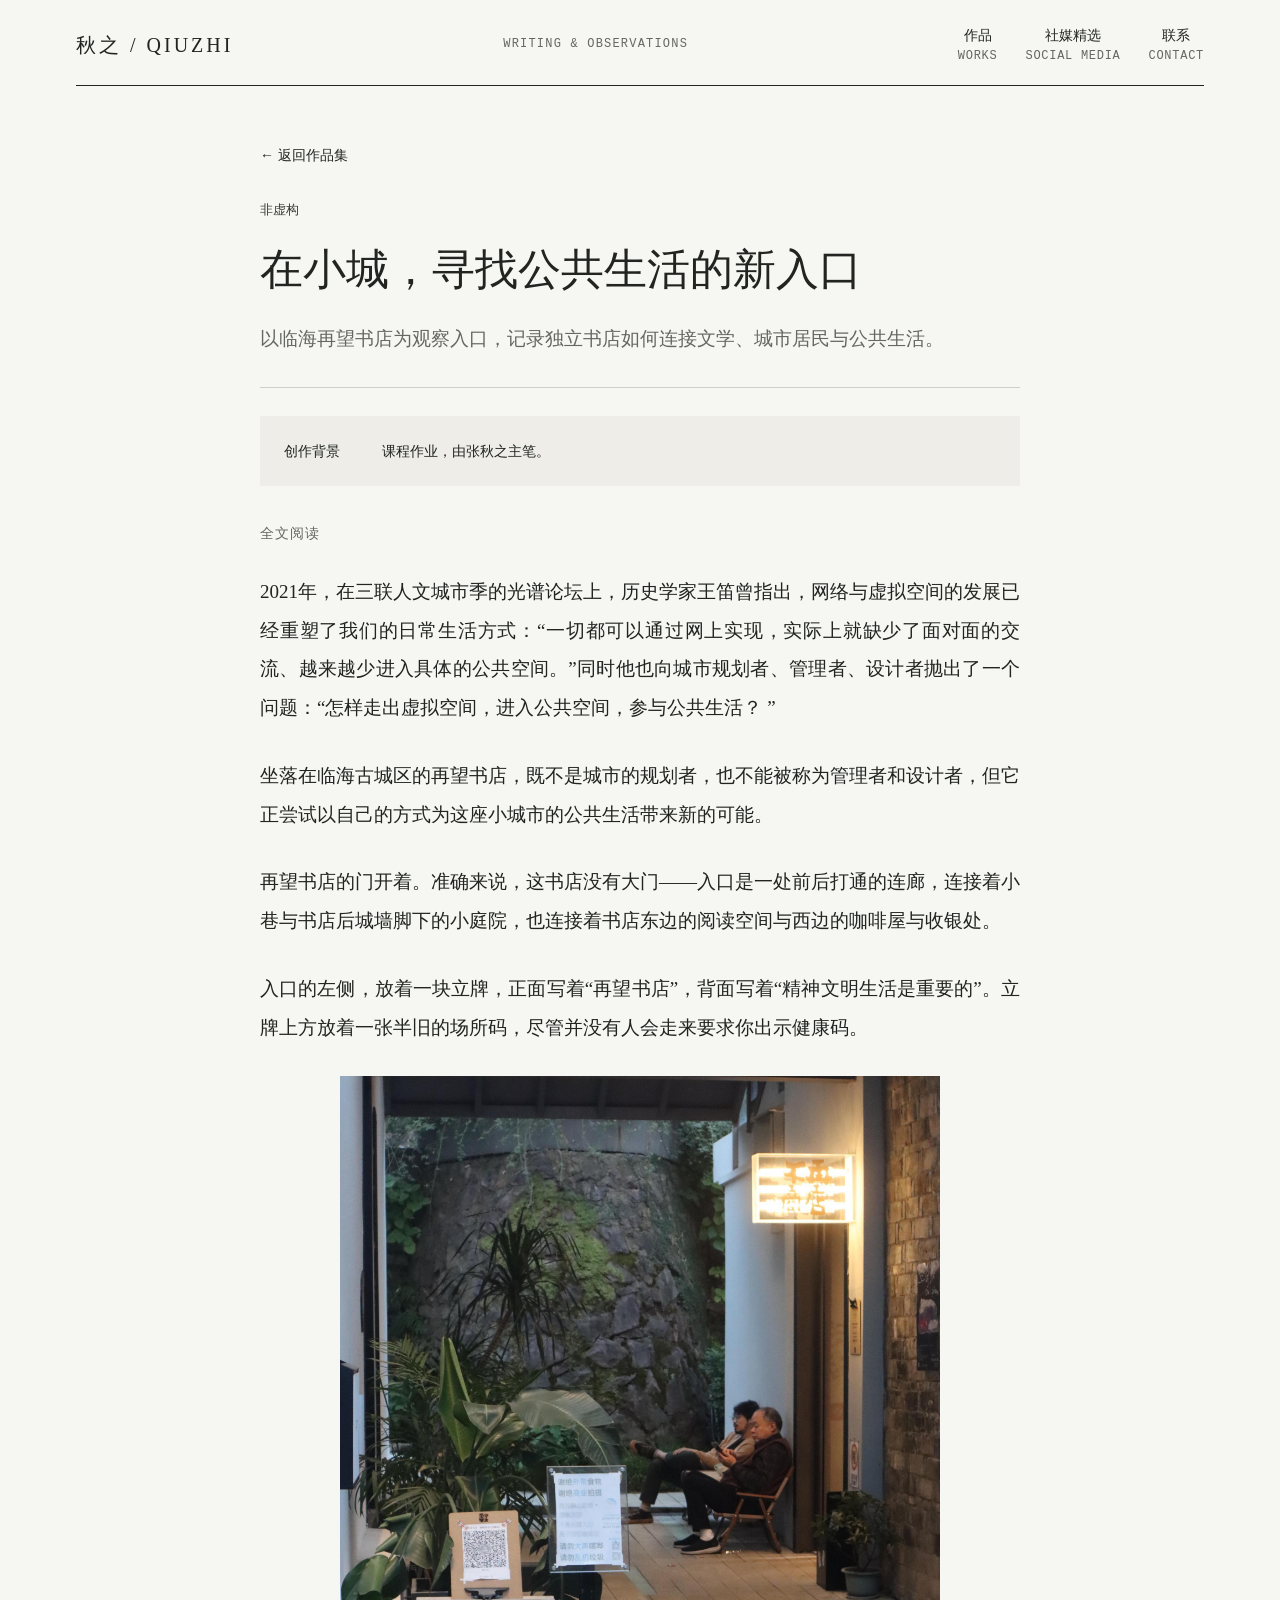
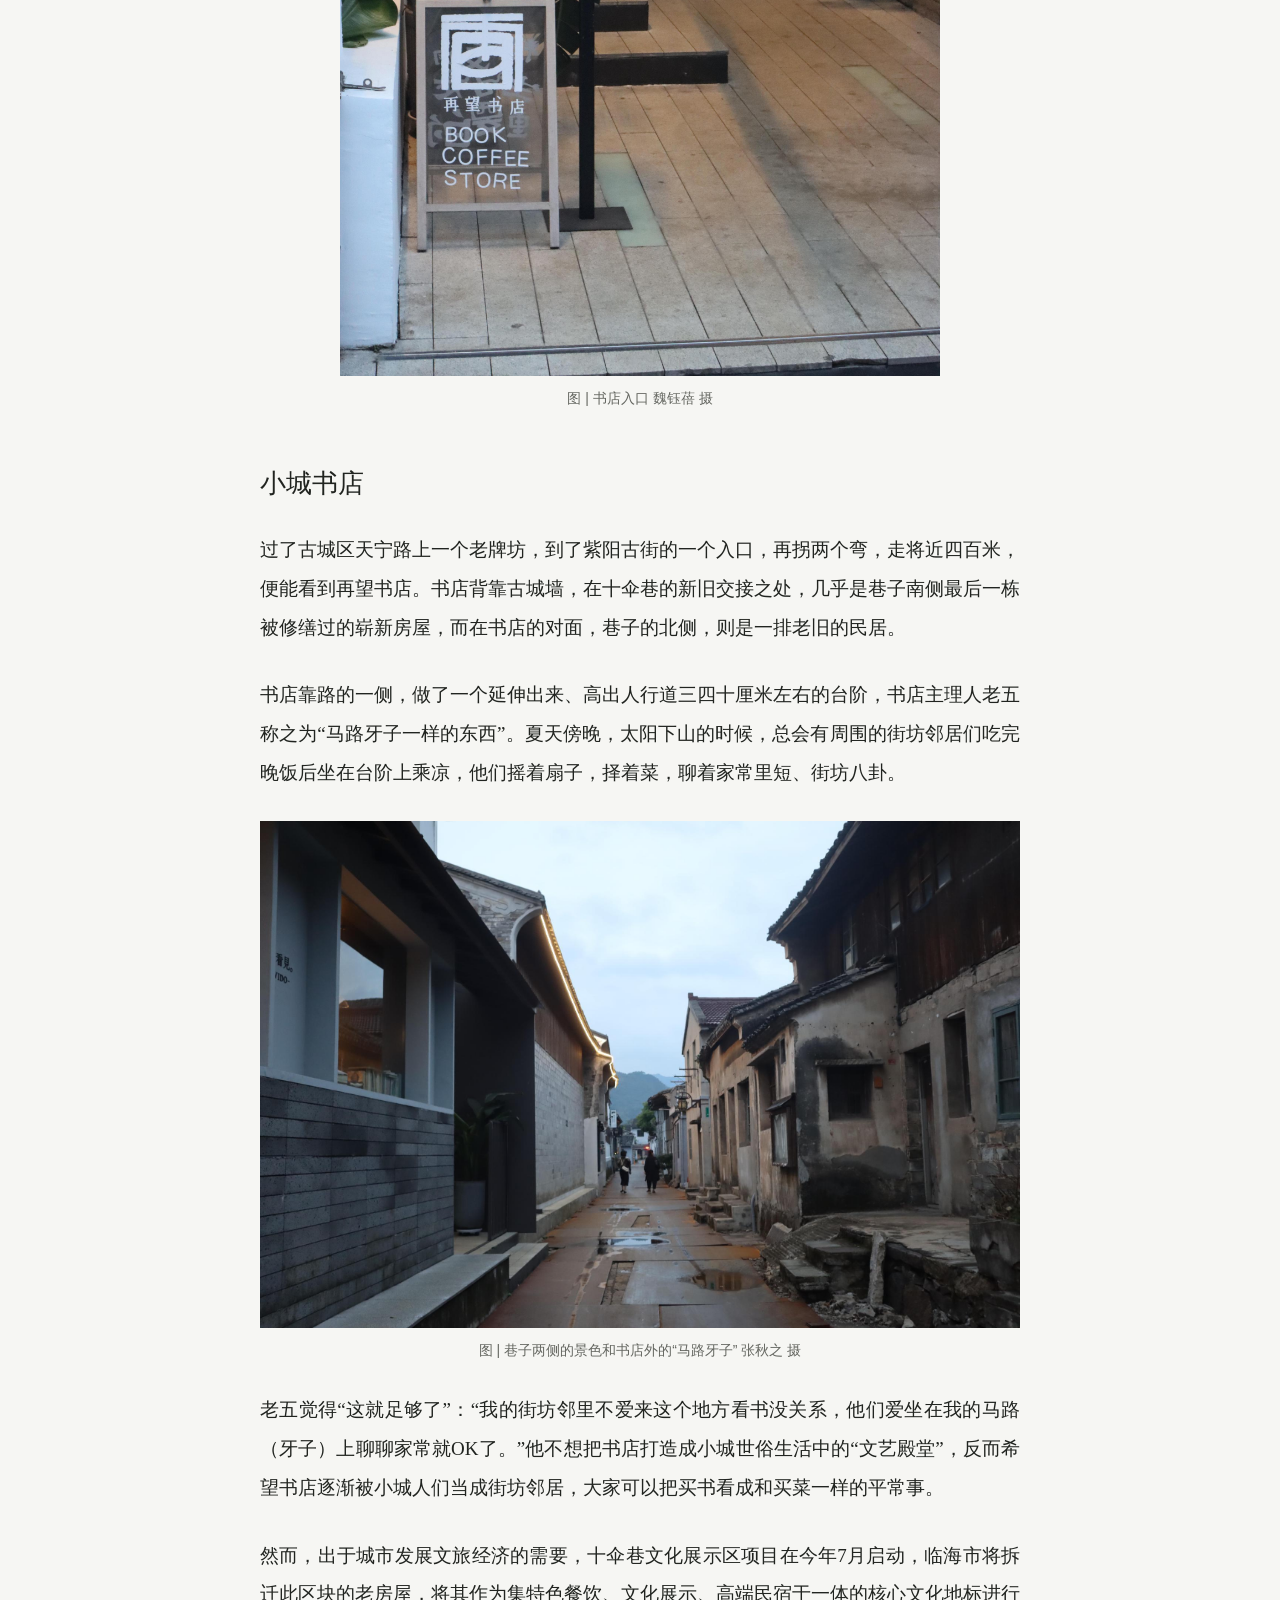
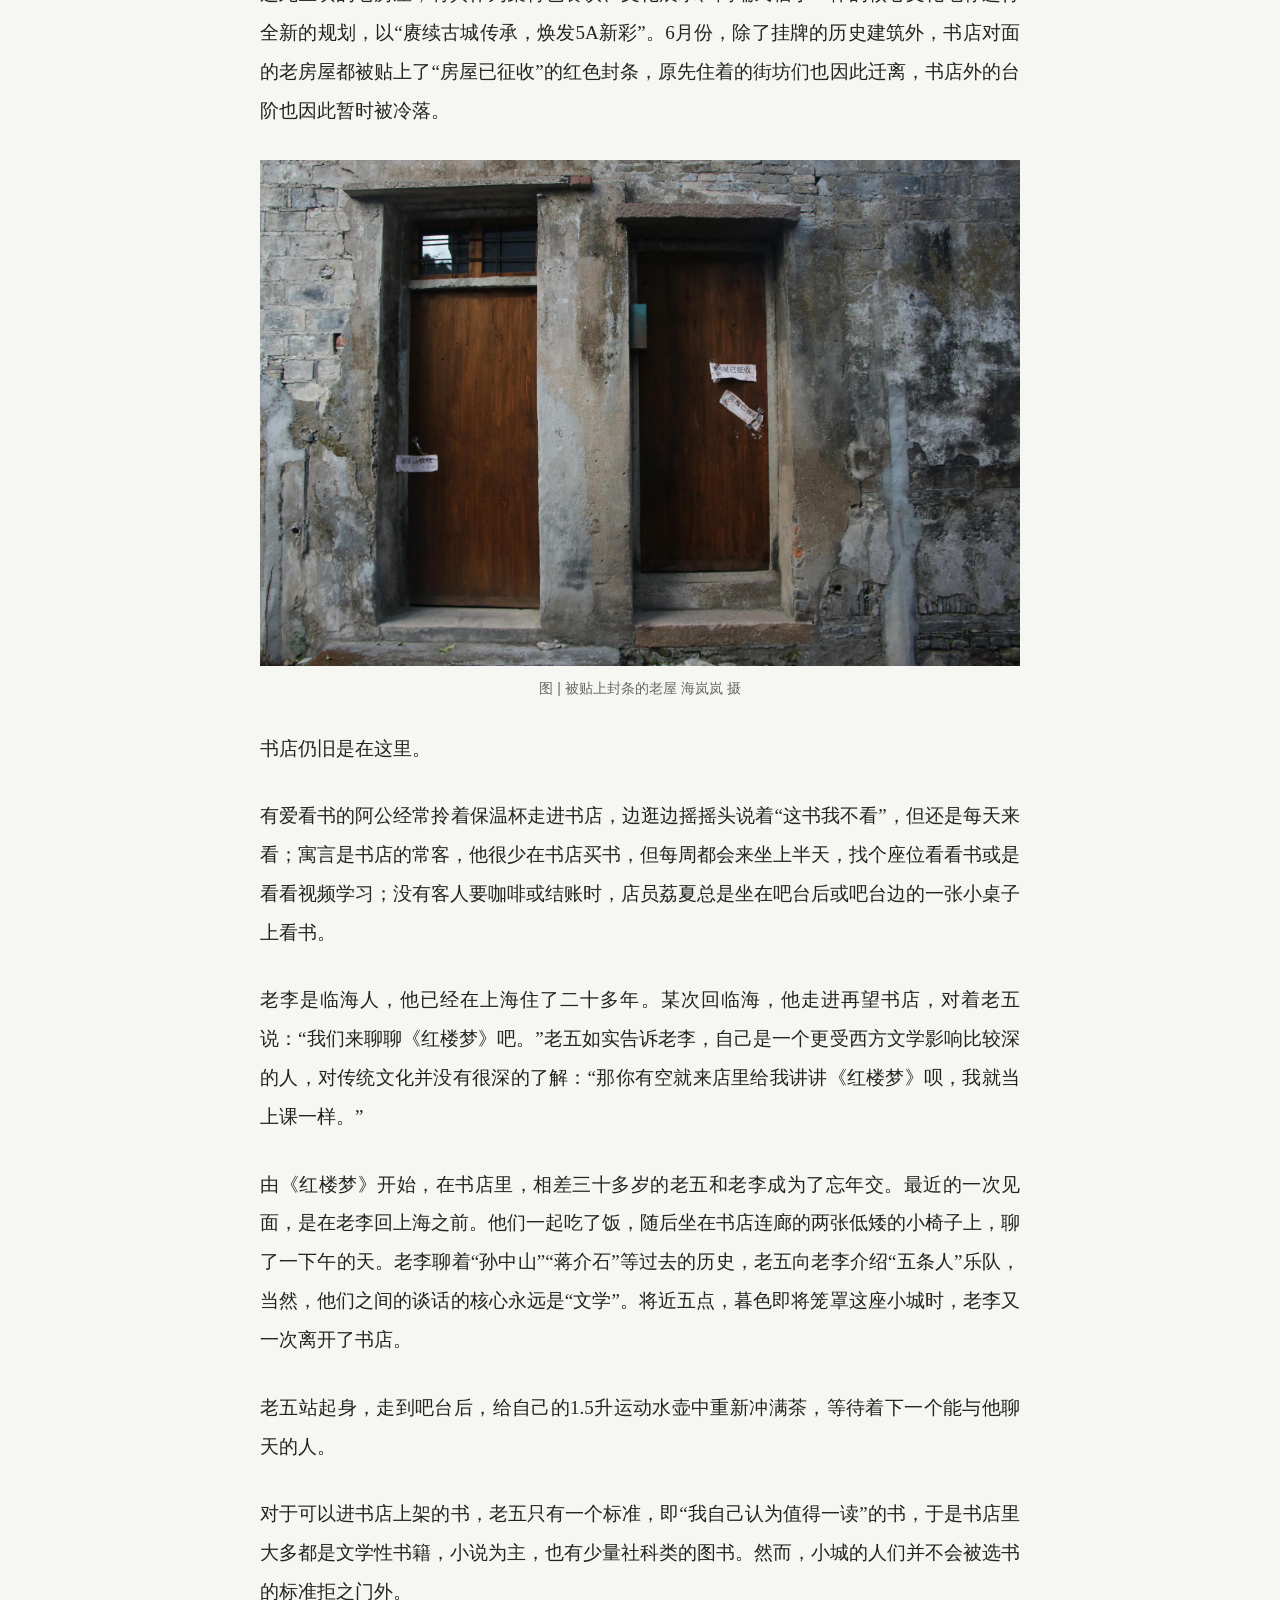
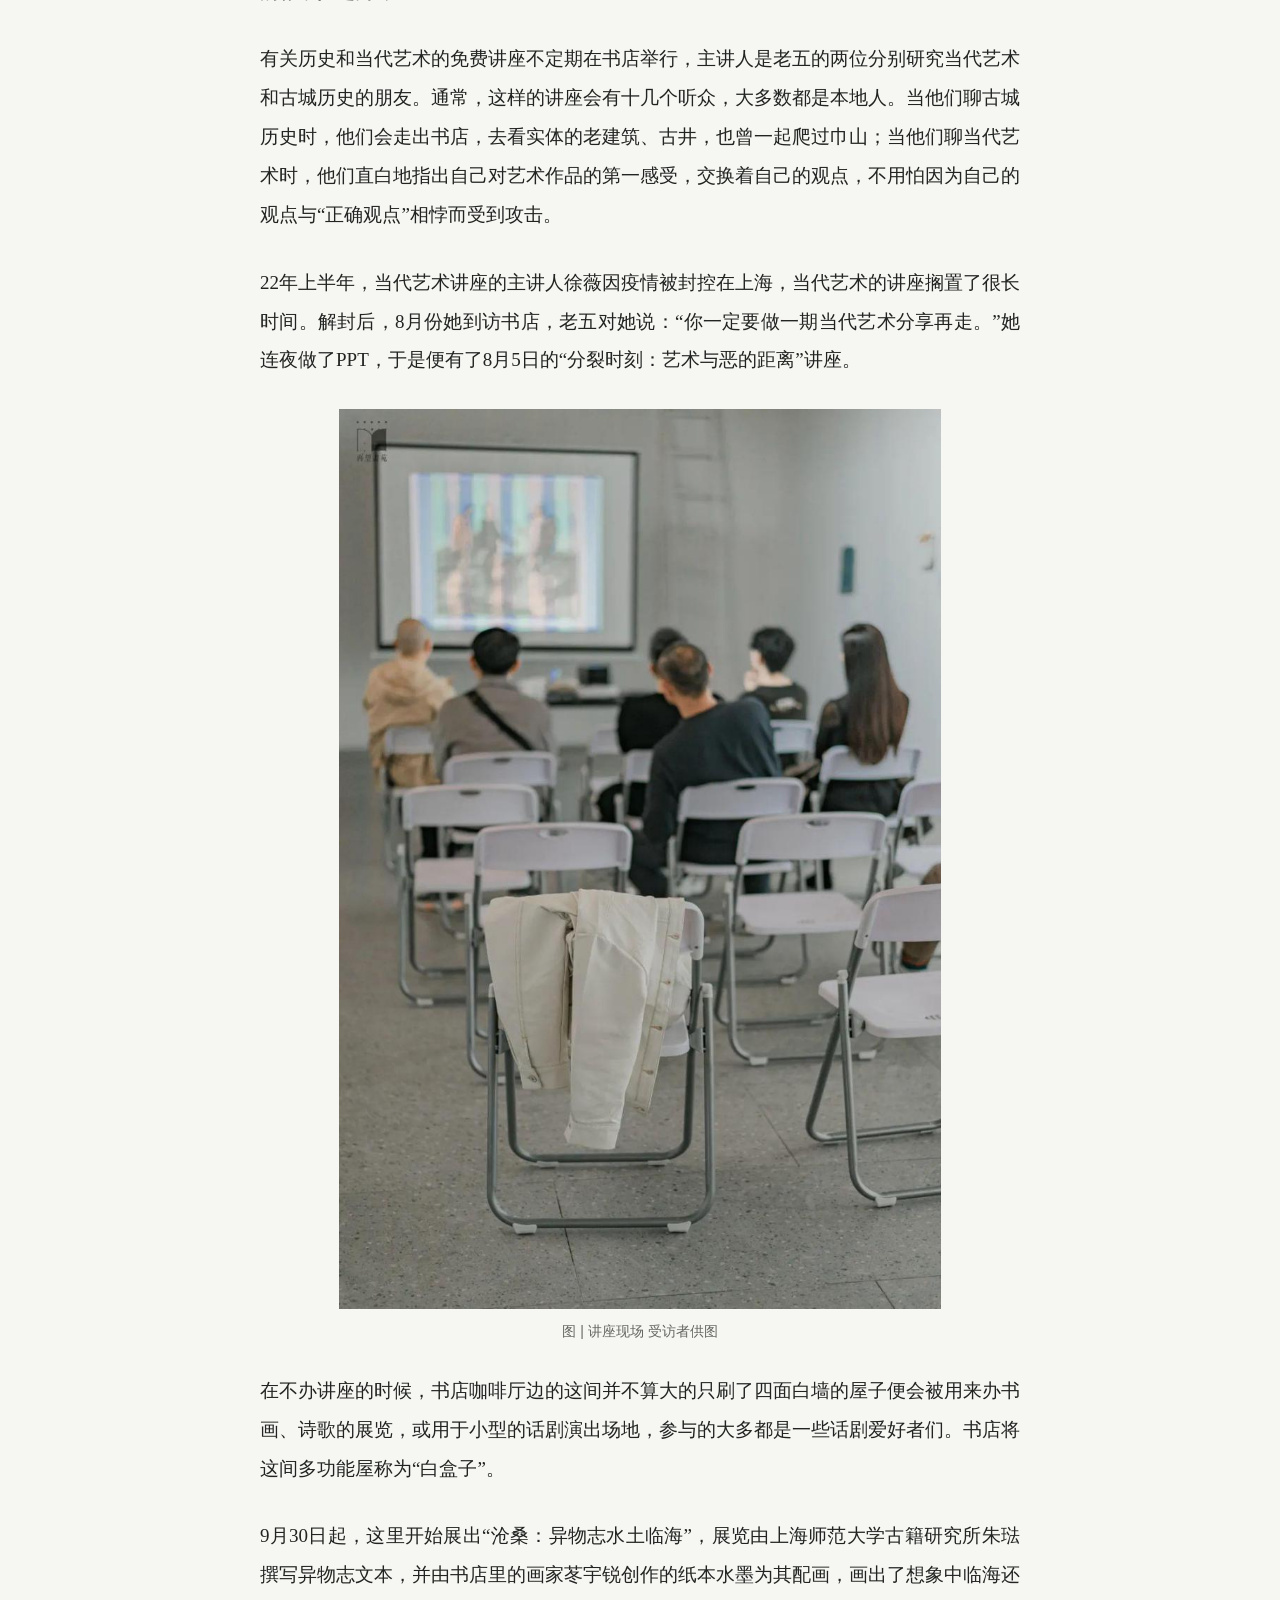
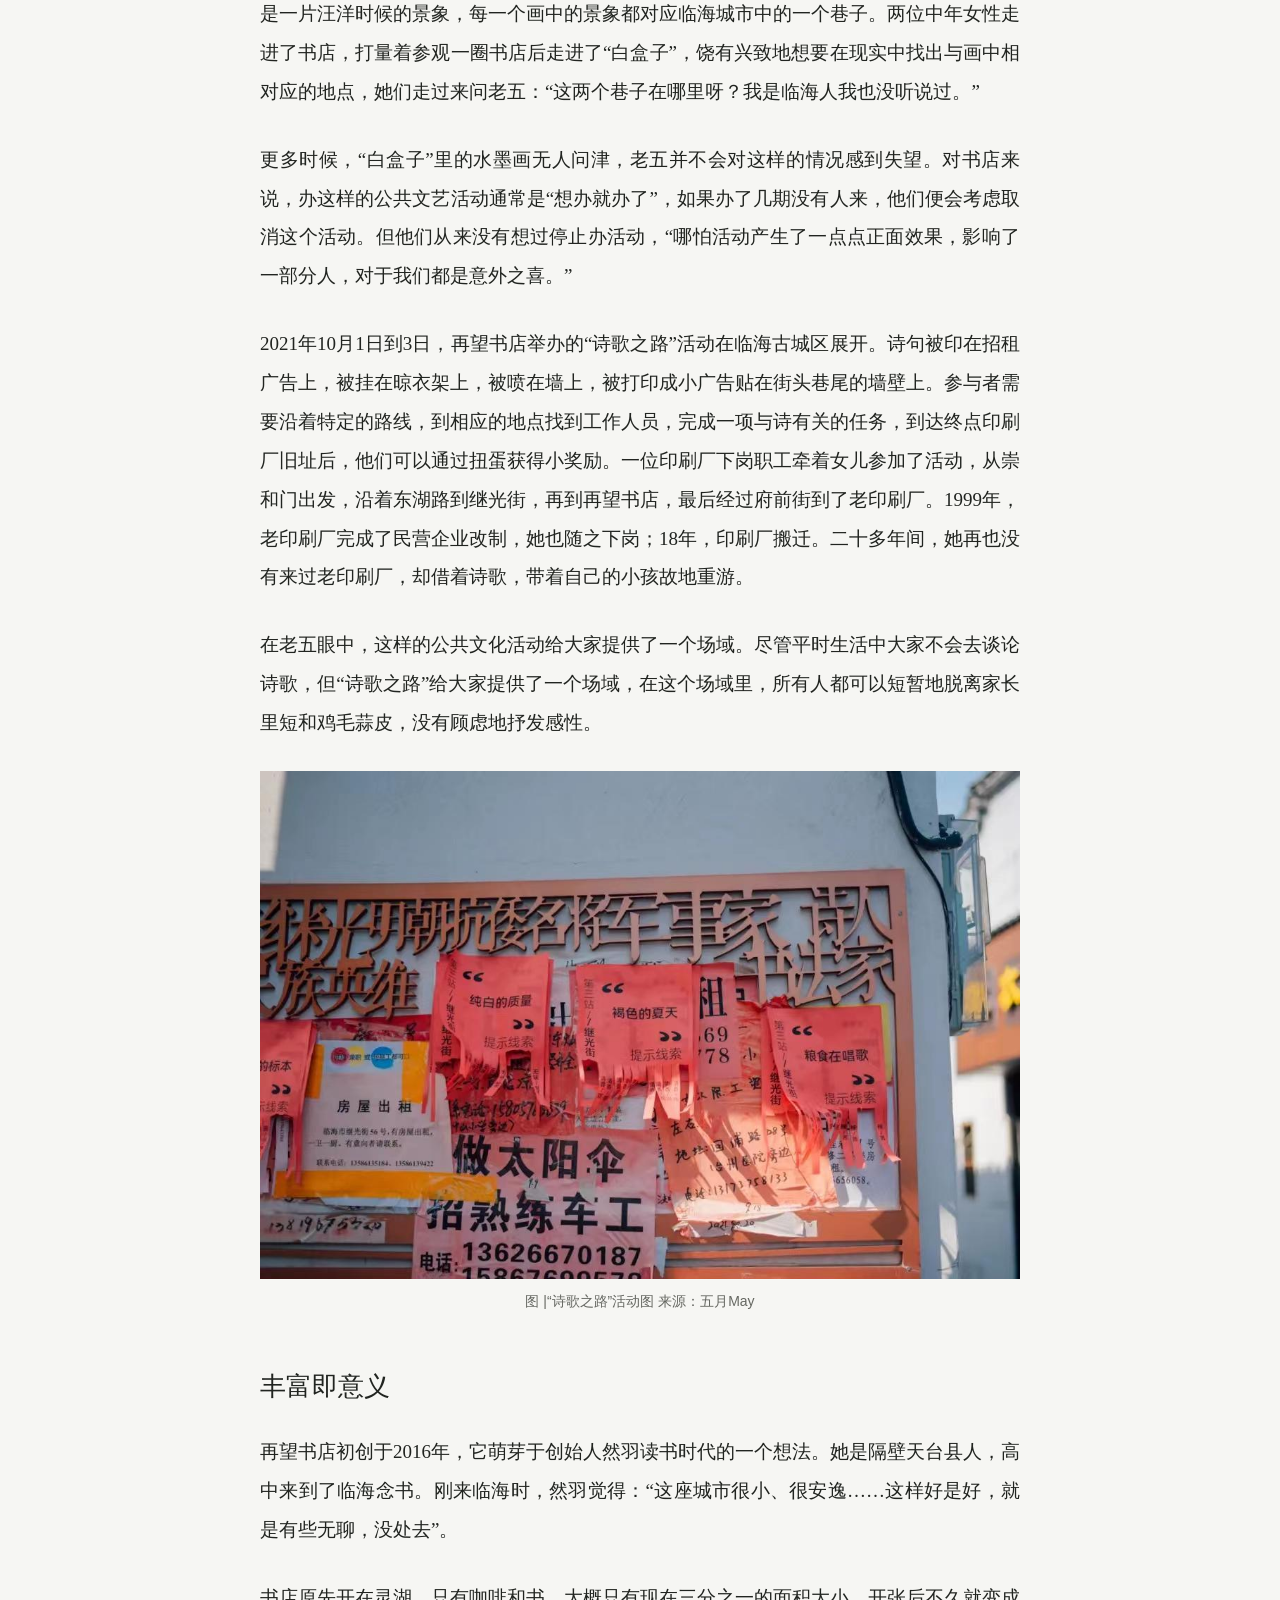
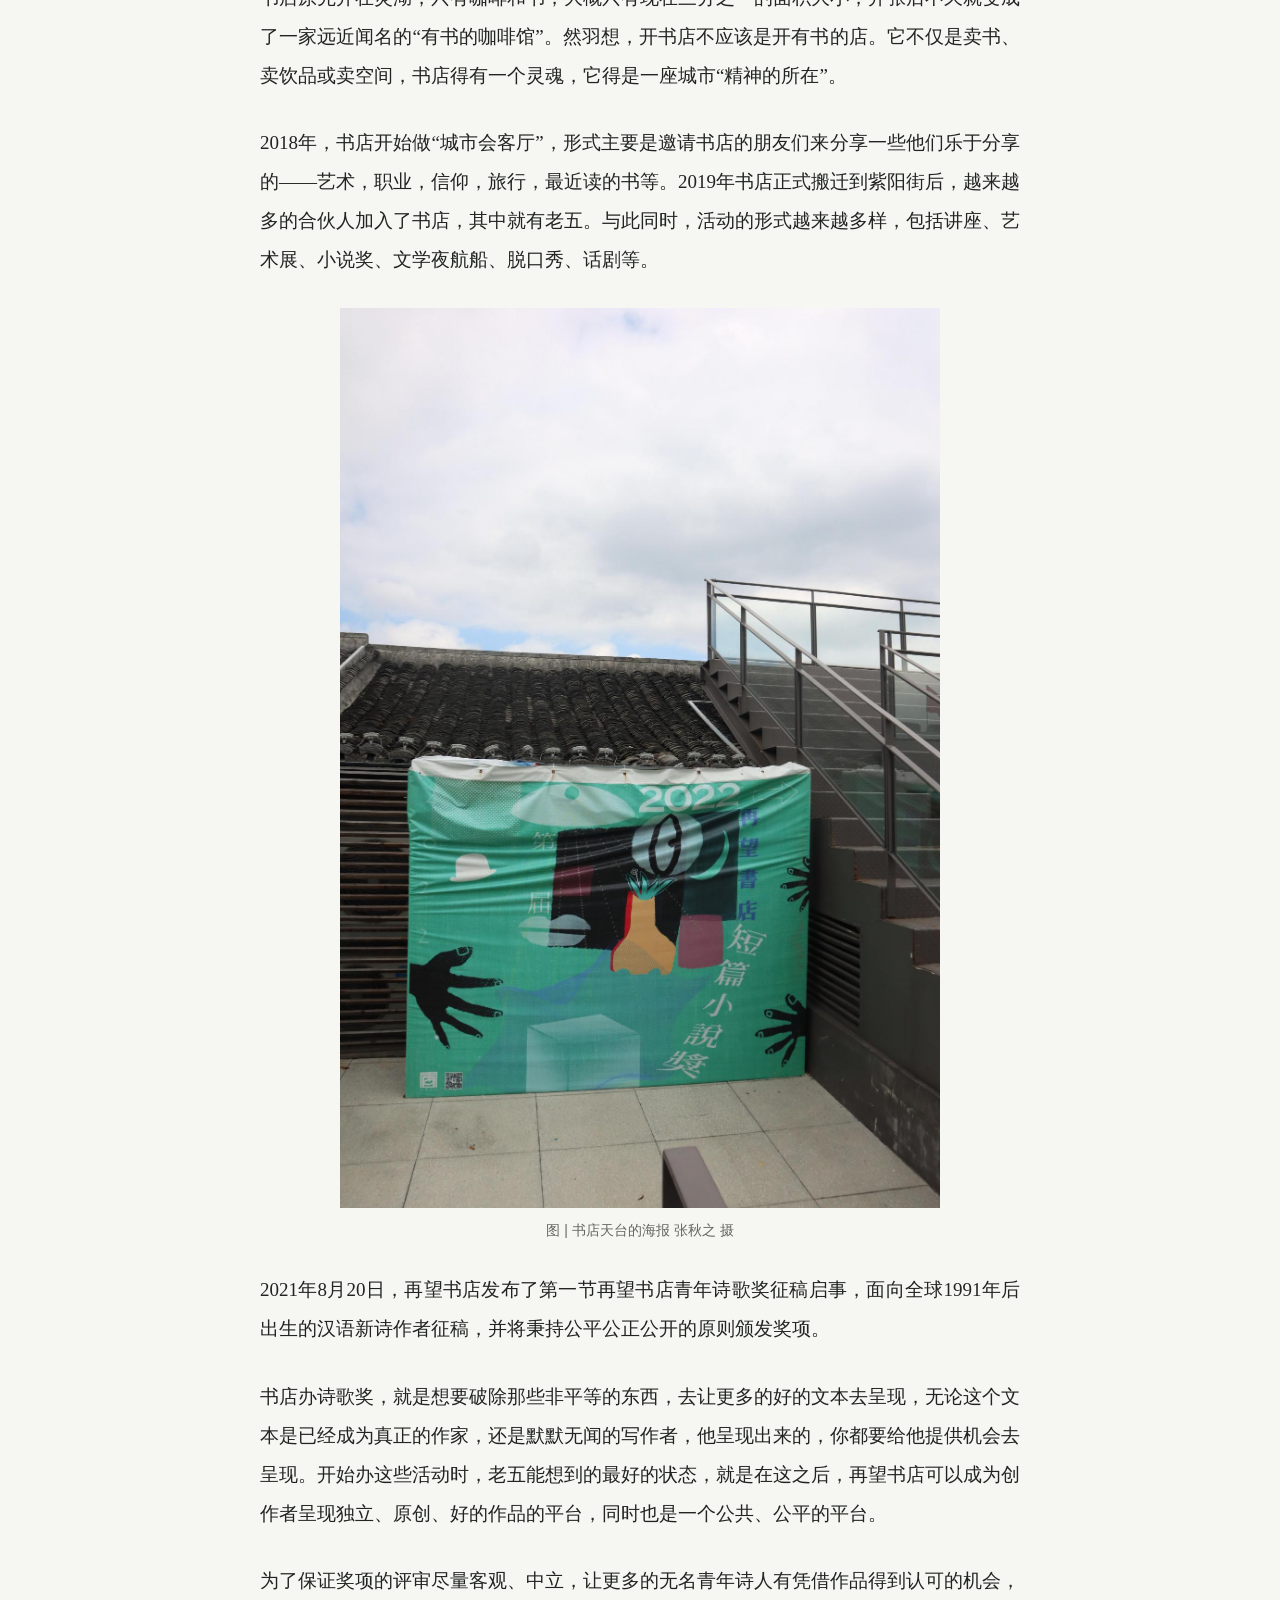
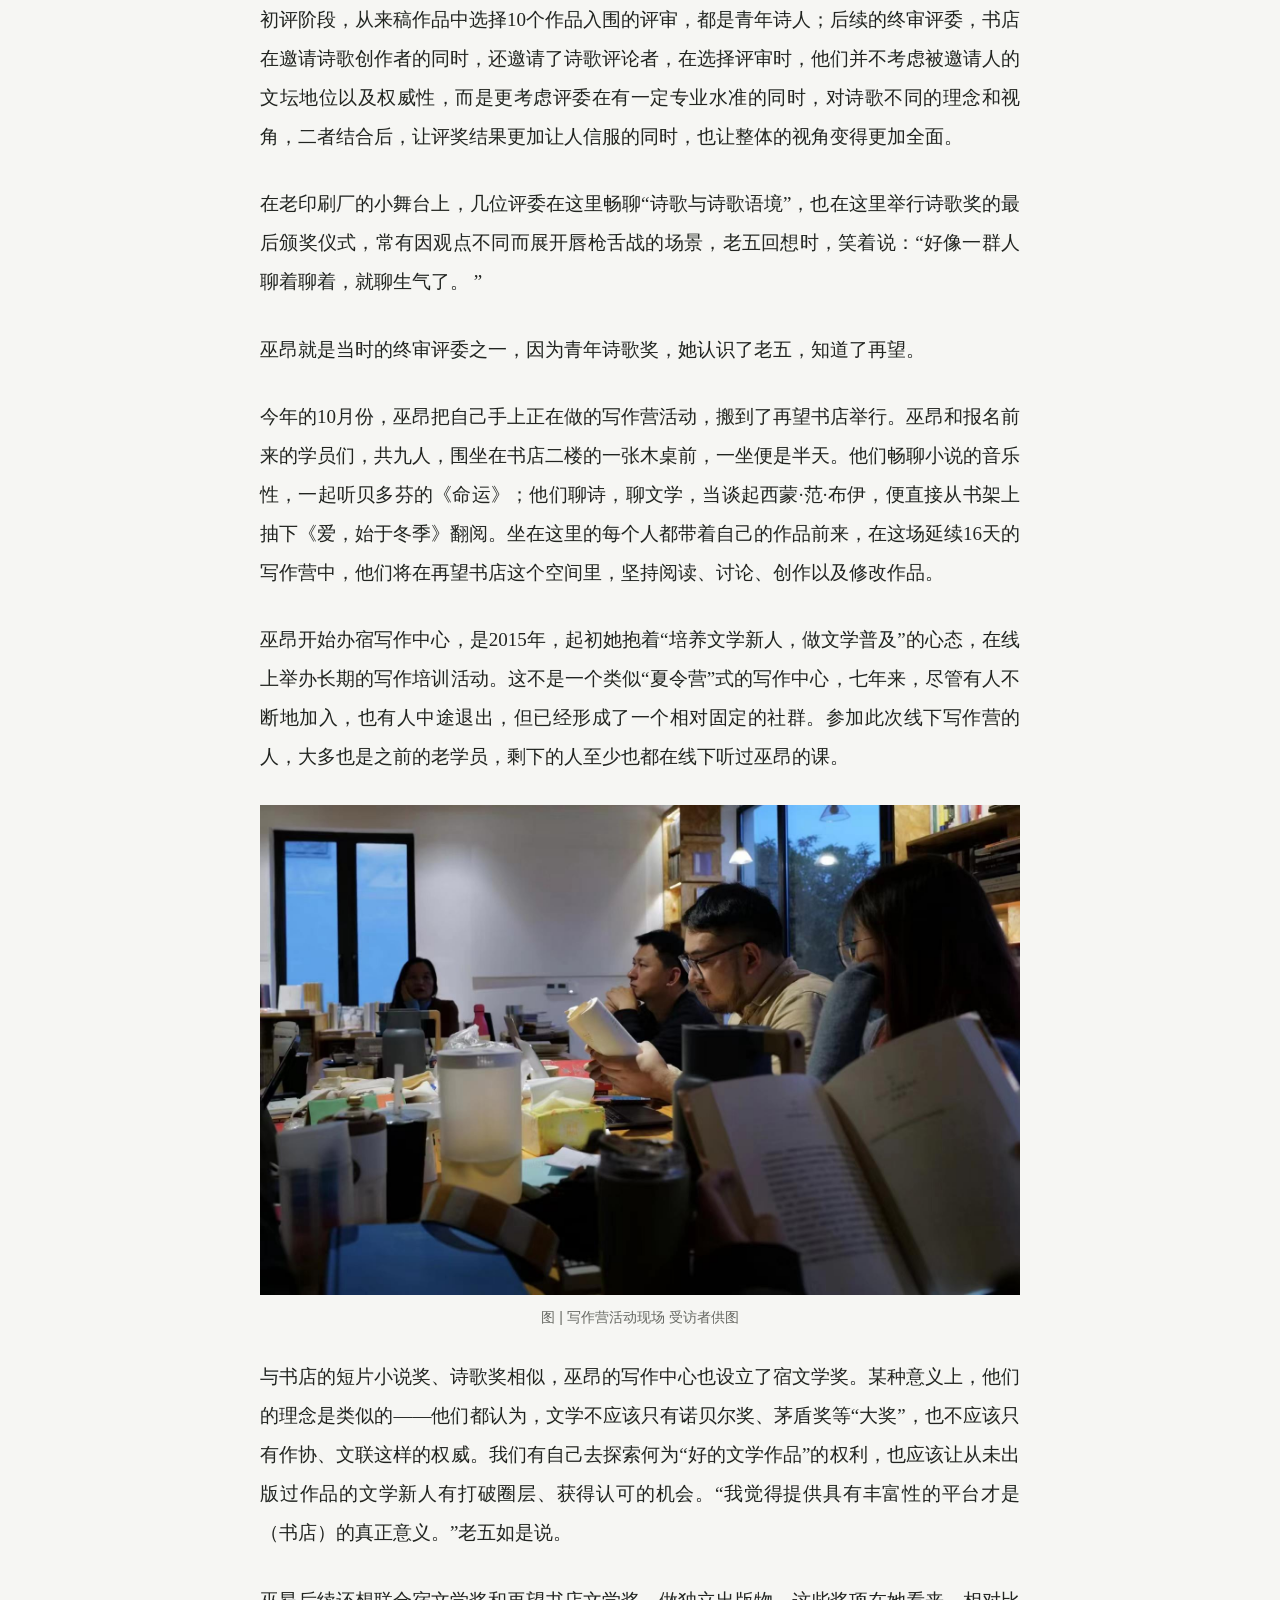
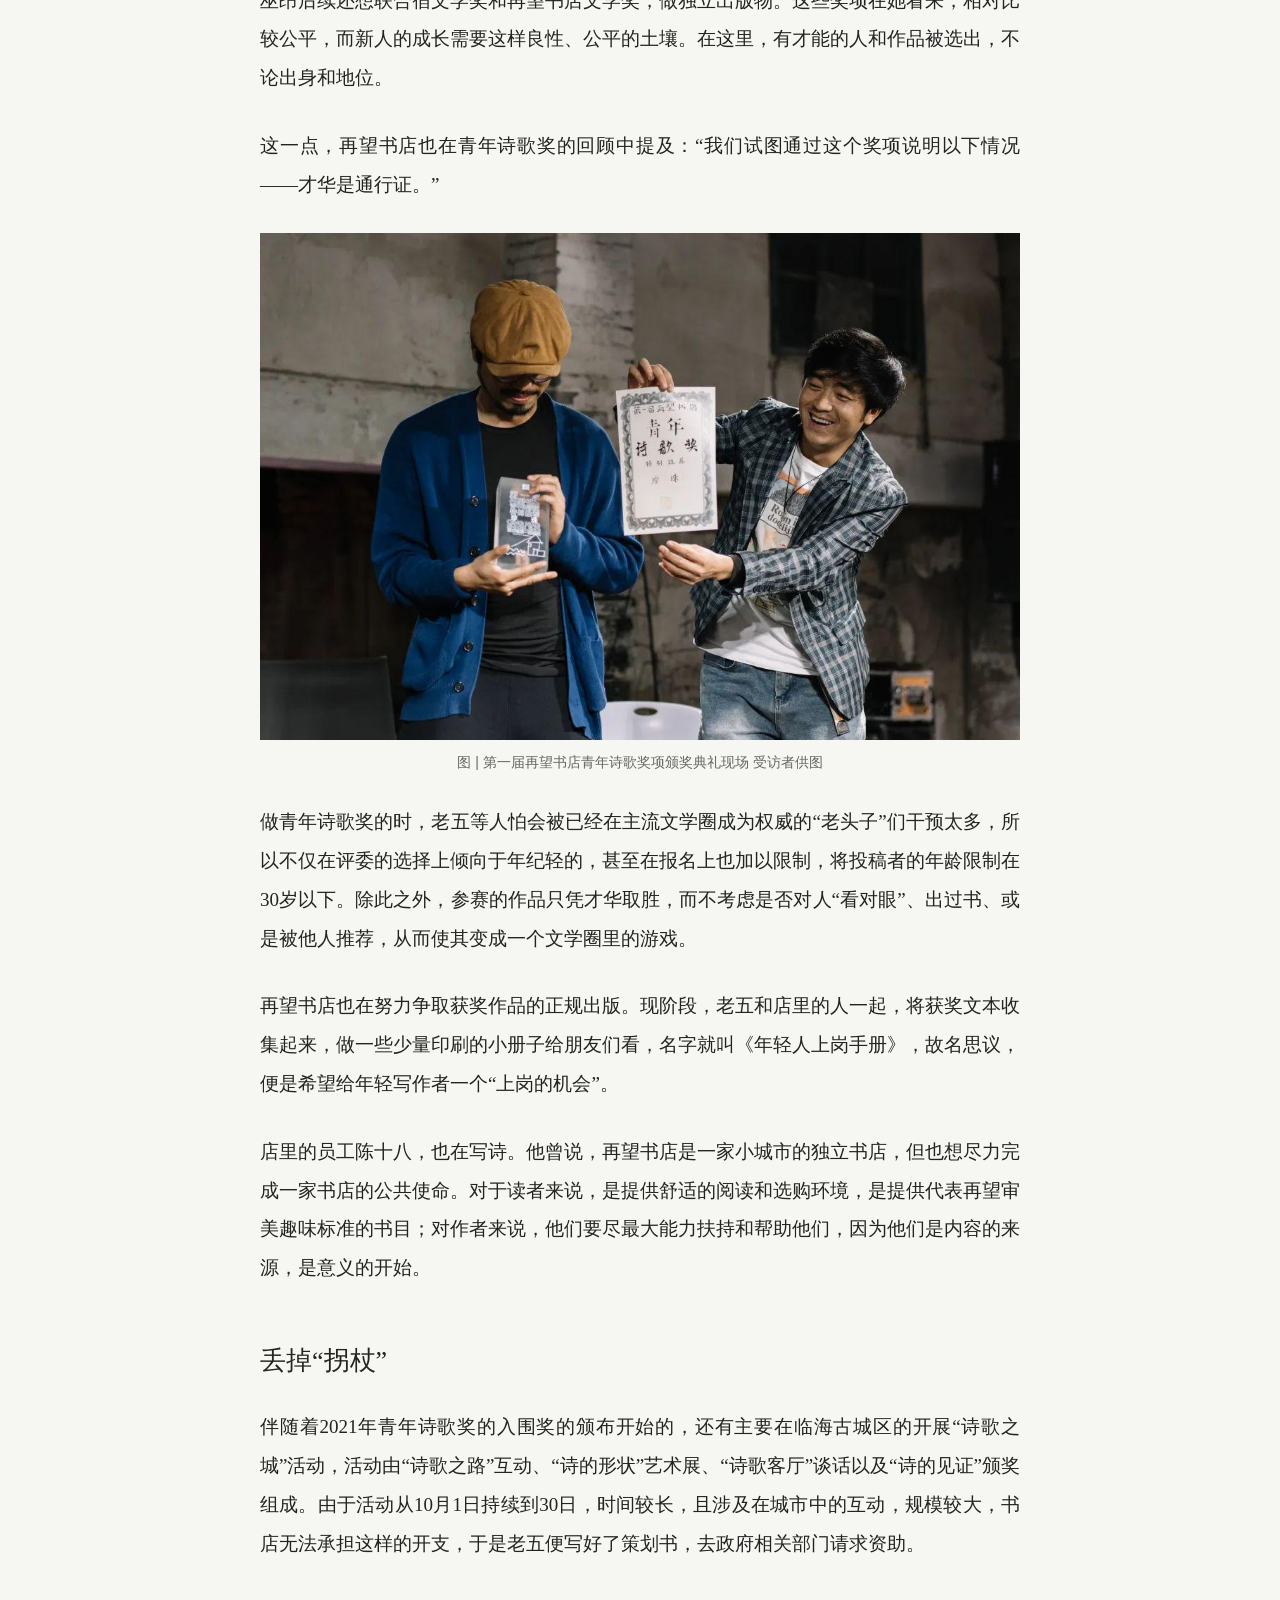
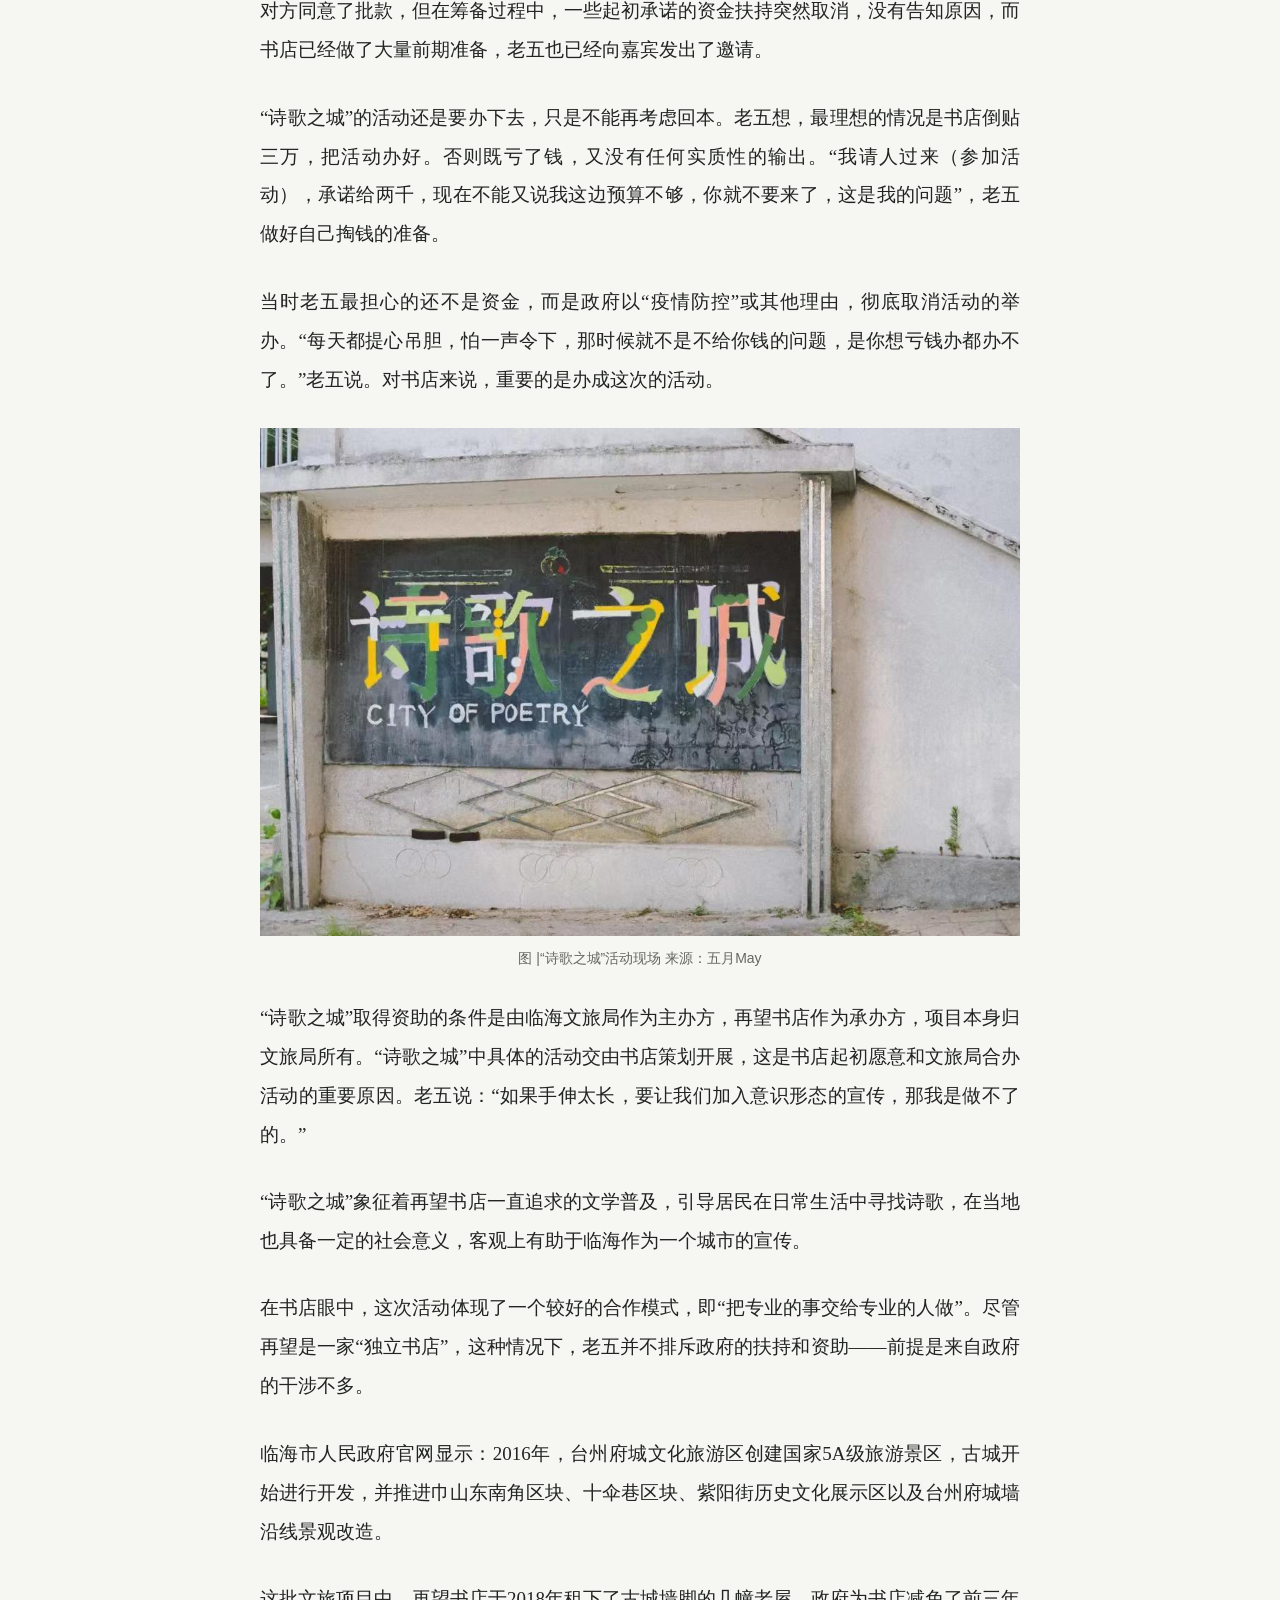
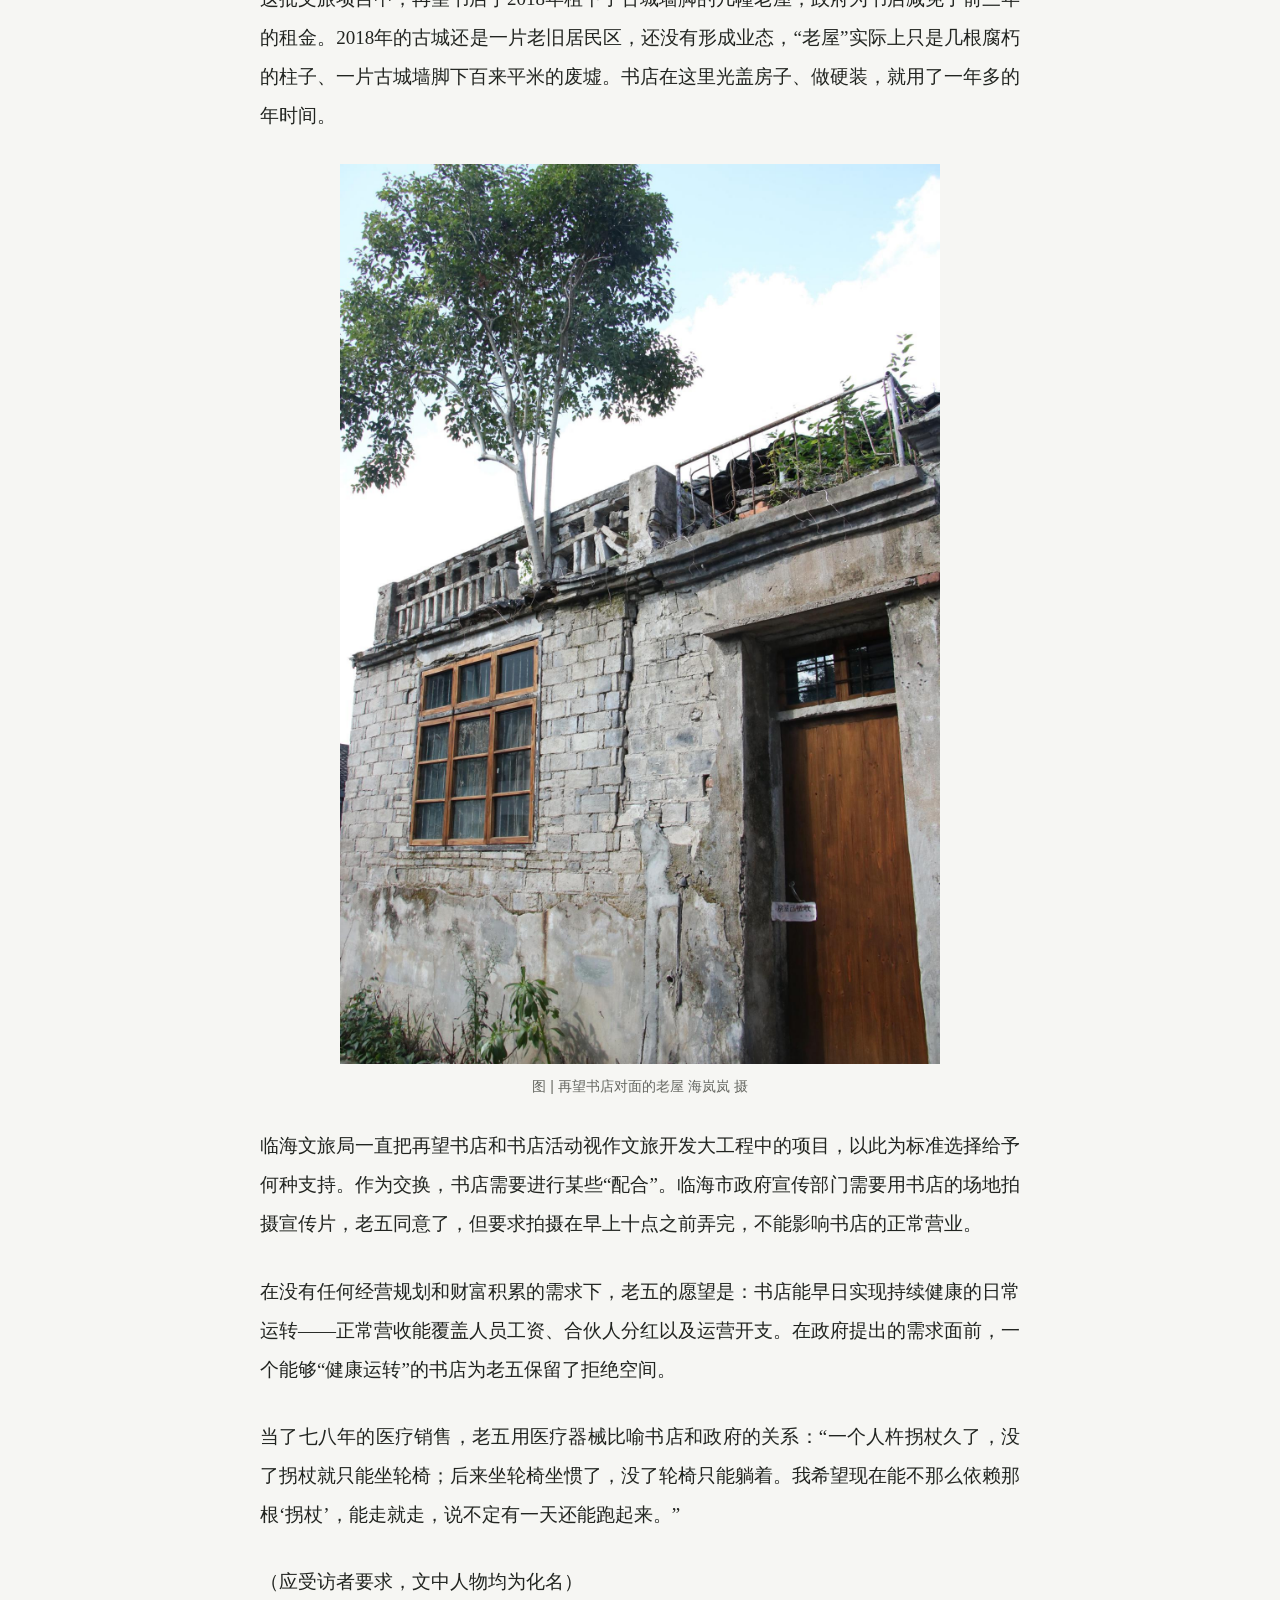
==== articles/bookstore-public-space.html @ 66ed1901 "Publish writing portfolio" ====
<!doctype html>
<html lang="zh-CN"><head><meta charset="utf-8"><meta name="viewport" content="width=device-width, initial-scale=1">
<title>在小城，寻找公共生活的新入口｜张秋之</title><meta name="description" content="以临海再望书店为观察入口，记录独立书店如何连接文学、城市居民与公共生活。">
<meta name="color-scheme" content="light"><meta name="theme-color" content="#f6f6f3">
<link rel="icon" type="image/svg+xml" href="data:image/svg+xml,%3Csvg xmlns='http://www.w3.org/2000/svg' viewBox='0 0 32 32'%3E%3Crect width='32' height='32' fill='%23212420'/%3E%3Ctext x='16' y='23' font-size='23' text-anchor='middle' fill='%23f6f6f3' font-family='serif'%3E秋%3C/text%3E%3C/svg%3E">
<link rel="stylesheet" href="../style.css"></head><body>
<a class="skip" href="#main">跳至正文</a><div class="shell"><header class="masthead"><a class="wordmark" href="../index.html" aria-label="张秋之，首页">秋之 / QIUZHI</a>
<span class="mast-meta">WRITING &amp; OBSERVATIONS</span><nav class="header-nav" aria-label="主导航"><a href="../index.html#works"><span>作品</span><span class="nav-en" lang="en">WORKS</span></a><a href="../index.html#social"><span>社媒精选</span><span class="nav-en" lang="en">SOCIAL MEDIA</span></a><a href="../index.html#contact"><span>联系</span><span class="nav-en" lang="en">CONTACT</span></a></nav></header><main id="main" class="reader"><a class="back-link" href="../index.html#bookstore-public-space">← 返回作品集</a><article><header class="reader-head"><div class="card-meta"><span class="category">非虚构</span></div><h1>在小城，寻找公共生活的新入口</h1><p class="deck">以临海再望书店为观察入口，记录独立书店如何连接文学、城市居民与公共生活。</p></header><aside class="reader-meta"><dl class="notes"><dt>创作背景</dt><dd>课程作业，由张秋之主笔。</dd></dl></aside><section class="reader-section"><h2>全文阅读</h2><div class="prose"><p>2021年，在三联人文城市季的光谱论坛上，历史学家王笛曾指出，网络与虚拟空间的发展已经重塑了我们的日常生活方式：“一切都可以通过网上实现，实际上就缺少了面对面的交流、越来越少进入具体的公共空间。”同时他也向城市规划者、管理者、设计者抛出了一个问题：“怎样走出虚拟空间，进入公共空间，参与公共生活？ ”</p><p>坐落在临海古城区的再望书店，既不是城市的规划者，也不能被称为管理者和设计者，但它正尝试以自己的方式为这座小城市的公共生活带来新的可能。</p><p>再望书店的门开着。准确来说，这书店没有大门——入口是一处前后打通的连廊，连接着小巷与书店后城墙脚下的小庭院，也连接着书店东边的阅读空间与西边的咖啡屋与收银处。</p><p>入口的左侧，放着一块立牌，正面写着“再望书店”，背面写着“精神文明生活是重要的”。立牌上方放着一张半旧的场所码，尽管并没有人会走来要求你出示健康码。</p><figure><a href="../assets/bookstore-public-space/image-01.jpg" target="_blank" rel="noopener" aria-label="查看配图原图"><img src="../assets/bookstore-public-space/image-01.jpg" alt="图 | 书店入口 魏钰蓓 摄" width="2168" height="3252" loading="lazy"></a><figcaption>图 | 书店入口 魏钰蓓 摄</figcaption></figure><h2>小城书店</h2><p>过了古城区天宁路上一个老牌坊，到了紫阳古街的一个入口，再拐两个弯，走将近四百米，便能看到再望书店。书店背靠古城墙，在十伞巷的新旧交接之处，几乎是巷子南侧最后一栋被修缮过的崭新房屋，而在书店的对面，巷子的北侧，则是一排老旧的民居。</p><p>书店靠路的一侧，做了一个延伸出来、高出人行道三四十厘米左右的台阶，书店主理人老五称之为“马路牙子一样的东西”。夏天傍晚，太阳下山的时候，总会有周围的街坊邻居们吃完晚饭后坐在台阶上乘凉，他们摇着扇子，择着菜，聊着家常里短、街坊八卦。</p><figure><a href="../assets/bookstore-public-space/image-02.jpg" target="_blank" rel="noopener" aria-label="查看配图原图"><img src="../assets/bookstore-public-space/image-02.jpg" alt="图 | 巷子两侧的景色和书店外的“马路牙子” 张秋之 摄" width="2049" height="1366" loading="lazy"></a><figcaption>图 | 巷子两侧的景色和书店外的“马路牙子” 张秋之 摄</figcaption></figure><p>老五觉得“这就足够了”：“我的街坊邻里不爱来这个地方看书没关系，他们爱坐在我的马路（牙子）上聊聊家常就OK了。”他不想把书店打造成小城世俗生活中的“文艺殿堂”，反而希望书店逐渐被小城人们当成街坊邻居，大家可以把买书看成和买菜一样的平常事。</p><p>然而，出于城市发展文旅经济的需要，十伞巷文化展示区项目在今年7月启动，临海市将拆迁此区块的老房屋，将其作为集特色餐饮、文化展示、高端民宿于一体的核心文化地标进行全新的规划，以“赓续古城传承，焕发5A新彩”。6月份，除了挂牌的历史建筑外，书店对面的老房屋都被贴上了“房屋已征收”的红色封条，原先住着的街坊们也因此迁离，书店外的台阶也因此暂时被冷落。</p><figure><a href="../assets/bookstore-public-space/image-03.jpg" target="_blank" rel="noopener" aria-label="查看配图原图"><img src="../assets/bookstore-public-space/image-03.jpg" alt="图 | 被贴上封条的老屋 海岚岚 摄" width="2061" height="1374" loading="lazy"></a><figcaption>图 | 被贴上封条的老屋 海岚岚 摄</figcaption></figure><p>书店仍旧是在这里。</p><p>有爱看书的阿公经常拎着保温杯走进书店，边逛边摇摇头说着“这书我不看”，但还是每天来看；寓言是书店的常客，他很少在书店买书，但每周都会来坐上半天，找个座位看看书或是看看视频学习；没有客人要咖啡或结账时，店员荔夏总是坐在吧台后或吧台边的一张小桌子上看书。</p><p>老李是临海人，他已经在上海住了二十多年。某次回临海，他走进再望书店，对着老五说：“我们来聊聊《红楼梦》吧。”老五如实告诉老李，自己是一个更受西方文学影响比较深的人，对传统文化并没有很深的了解：“那你有空就来店里给我讲讲《红楼梦》呗，我就当上课一样。”</p><p>由《红楼梦》开始，在书店里，相差三十多岁的老五和老李成为了忘年交。最近的一次见面，是在老李回上海之前。他们一起吃了饭，随后坐在书店连廊的两张低矮的小椅子上，聊了一下午的天。老李聊着“孙中山”“蒋介石”等过去的历史，老五向老李介绍“五条人”乐队，当然，他们之间的谈话的核心永远是“文学”。将近五点，暮色即将笼罩这座小城时，老李又一次离开了书店。</p><p>老五站起身，走到吧台后，给自己的1.5升运动水壶中重新冲满茶，等待着下一个能与他聊天的人。</p><p>对于可以进书店上架的书，老五只有一个标准，即“我自己认为值得一读”的书，于是书店里大多都是文学性书籍，小说为主，也有少量社科类的图书。然而，小城的人们并不会被选书的标准拒之门外。</p><p>有关历史和当代艺术的免费讲座不定期在书店举行，主讲人是老五的两位分别研究当代艺术和古城历史的朋友。通常，这样的讲座会有十几个听众，大多数都是本地人。当他们聊古城历史时，他们会走出书店，去看实体的老建筑、古井，也曾一起爬过巾山；当他们聊当代艺术时，他们直白地指出自己对艺术作品的第一感受，交换着自己的观点，不用怕因为自己的观点与“正确观点”相悖而受到攻击。</p><p>22年上半年，当代艺术讲座的主讲人徐薇因疫情被封控在上海，当代艺术的讲座搁置了很长时间。解封后，8月份她到访书店，老五对她说：“你一定要做一期当代艺术分享再走。”她连夜做了PPT，于是便有了8月5日的“分裂时刻：艺术与恶的距离”讲座。</p><figure><a href="../assets/bookstore-public-space/image-04.jpg" target="_blank" rel="noopener" aria-label="查看配图原图"><img src="../assets/bookstore-public-space/image-04.jpg" alt="图 | 讲座现场 受访者供图" width="856" height="1280" loading="lazy"></a><figcaption>图 | 讲座现场 受访者供图</figcaption></figure><p>在不办讲座的时候，书店咖啡厅边的这间并不算大的只刷了四面白墙的屋子便会被用来办书画、诗歌的展览，或用于小型的话剧演出场地，参与的大多都是一些话剧爱好者们。书店将这间多功能屋称为“白盒子”。</p><p>9月30日起，这里开始展出“沧桑：异物志水土临海”，展览由上海师范大学古籍研究所朱琺撰写异物志文本，并由书店里的画家苳宇锐创作的纸本水墨为其配画，画出了想象中临海还是一片汪洋时候的景象，每一个画中的景象都对应临海城市中的一个巷子。两位中年女性走进了书店，打量着参观一圈书店后走进了“白盒子”，饶有兴致地想要在现实中找出与画中相对应的地点，她们走过来问老五：“这两个巷子在哪里呀？我是临海人我也没听说过。”</p><p>更多时候，“白盒子”里的水墨画无人问津，老五并不会对这样的情况感到失望。对书店来说，办这样的公共文艺活动通常是“想办就办了”，如果办了几期没有人来，他们便会考虑取消这个活动。但他们从来没有想过停止办活动，“哪怕活动产生了一点点正面效果，影响了一部分人，对于我们都是意外之喜。”</p><p>2021年10月1日到3日，再望书店举办的“诗歌之路”活动在临海古城区展开。诗句被印在招租广告上，被挂在晾衣架上，被喷在墙上，被打印成小广告贴在街头巷尾的墙壁上。参与者需要沿着特定的路线，到相应的地点找到工作人员，完成一项与诗有关的任务，到达终点印刷厂旧址后，他们可以通过扭蛋获得小奖励。一位印刷厂下岗职工牵着女儿参加了活动，从崇和门出发，沿着东湖路到继光街，再到再望书店，最后经过府前街到了老印刷厂。1999年，老印刷厂完成了民营企业改制，她也随之下岗；18年，印刷厂搬迁。二十多年间，她再也没有来过老印刷厂，却借着诗歌，带着自己的小孩故地重游。</p><p>在老五眼中，这样的公共文化活动给大家提供了一个场域。尽管平时生活中大家不会去谈论诗歌，但“诗歌之路”给大家提供了一个场域，在这个场域里，所有人都可以短暂地脱离家长里短和鸡毛蒜皮，没有顾虑地抒发感性。</p><figure><a href="../assets/bookstore-public-space/image-05.jpg" target="_blank" rel="noopener" aria-label="查看配图原图"><img src="../assets/bookstore-public-space/image-05.jpg" alt="图 |“诗歌之路”活动图 来源：五月May" width="1080" height="721" loading="lazy"></a><figcaption>图 |“诗歌之路”活动图 来源：五月May</figcaption></figure><h2>丰富即意义</h2><p>再望书店初创于2016年，它萌芽于创始人然羽读书时代的一个想法。她是隔壁天台县人，高中来到了临海念书。刚来临海时，然羽觉得：“这座城市很小、很安逸……这样好是好，就是有些无聊，没处去”。</p><p>书店原先开在灵湖，只有咖啡和书，大概只有现在三分之一的面积大小，开张后不久就变成了一家远近闻名的“有书的咖啡馆”。然羽想，开书店不应该是开有书的店。它不仅是卖书、卖饮品或卖空间，书店得有一个灵魂，它得是一座城市“精神的所在”。</p><p>2018年，书店开始做“城市会客厅”，形式主要是邀请书店的朋友们来分享一些他们乐于分享的——艺术，职业，信仰，旅行，最近读的书等。2019年书店正式搬迁到紫阳街后，越来越多的合伙人加入了书店，其中就有老五。与此同时，活动的形式越来越多样，包括讲座、艺术展、小说奖、文学夜航船、脱口秀、话剧等。</p><figure><a href="../assets/bookstore-public-space/image-06.jpg" target="_blank" rel="noopener" aria-label="查看配图原图"><img src="../assets/bookstore-public-space/image-06.jpg" alt="图 | 书店天台的海报 张秋之 摄" width="1295" height="1943" loading="lazy"></a><figcaption>图 | 书店天台的海报 张秋之 摄</figcaption></figure><p>2021年8月20日，再望书店发布了第一节再望书店青年诗歌奖征稿启事，面向全球1991年后出生的汉语新诗作者征稿，并将秉持公平公正公开的原则颁发奖项。</p><p>书店办诗歌奖，就是想要破除那些非平等的东西，去让更多的好的文本去呈现，无论这个文本是已经成为真正的作家，还是默默无闻的写作者，他呈现出来的，你都要给他提供机会去呈现。开始办这些活动时，老五能想到的最好的状态，就是在这之后，再望书店可以成为创作者呈现独立、原创、好的作品的平台，同时也是一个公共、公平的平台。</p><p>为了保证奖项的评审尽量客观、中立，让更多的无名青年诗人有凭借作品得到认可的机会，初评阶段，从来稿作品中选择10个作品入围的评审，都是青年诗人；后续的终审评委，书店在邀请诗歌创作者的同时，还邀请了诗歌评论者，在选择评审时，他们并不考虑被邀请人的文坛地位以及权威性，而是更考虑评委在有一定专业水准的同时，对诗歌不同的理念和视角，二者结合后，让评奖结果更加让人信服的同时，也让整体的视角变得更加全面。</p><p>在老印刷厂的小舞台上，几位评委在这里畅聊“诗歌与诗歌语境”，也在这里举行诗歌奖的最后颁奖仪式，常有因观点不同而展开唇枪舌战的场景，老五回想时，笑着说：“好像一群人聊着聊着，就聊生气了。 ”</p><p>巫昂就是当时的终审评委之一，因为青年诗歌奖，她认识了老五，知道了再望。</p><p>今年的10月份，巫昂把自己手上正在做的写作营活动，搬到了再望书店举行。巫昂和报名前来的学员们，共九人，围坐在书店二楼的一张木桌前，一坐便是半天。他们畅聊小说的音乐性，一起听贝多芬的《命运》；他们聊诗，聊文学，当谈起西蒙·范·布伊，便直接从书架上抽下《爱，始于冬季》翻阅。坐在这里的每个人都带着自己的作品前来，在这场延续16天的写作营中，他们将在再望书店这个空间里，坚持阅读、讨论、创作以及修改作品。</p><p>巫昂开始办宿写作中心，是2015年，起初她抱着“培养文学新人，做文学普及”的心态，在线上举办长期的写作培训活动。这不是一个类似“夏令营”式的写作中心，七年来，尽管有人不断地加入，也有人中途退出，但已经形成了一个相对固定的社群。参加此次线下写作营的人，大多也是之前的老学员，剩下的人至少也都在线下听过巫昂的课。</p><figure><a href="../assets/bookstore-public-space/image-07.jpg" target="_blank" rel="noopener" aria-label="查看配图原图"><img src="../assets/bookstore-public-space/image-07.jpg" alt="图 | 写作营活动现场 受访者供图" width="1676" height="1080" loading="lazy"></a><figcaption>图 | 写作营活动现场 受访者供图</figcaption></figure><p>与书店的短片小说奖、诗歌奖相似，巫昂的写作中心也设立了宿文学奖。某种意义上，他们的理念是类似的——他们都认为，文学不应该只有诺贝尔奖、茅盾奖等“大奖”，也不应该只有作协、文联这样的权威。我们有自己去探索何为“好的文学作品”的权利，也应该让从未出版过作品的文学新人有打破圈层、获得认可的机会。“我觉得提供具有丰富性的平台才是（书店）的真正意义。”老五如是说。</p><p>巫昂后续还想联合宿文学奖和再望书店文学奖，做独立出版物。这些奖项在她看来，相对比较公平，而新人的成长需要这样良性、公平的土壤。在这里，有才能的人和作品被选出，不论出身和地位。</p><p>这一点，再望书店也在青年诗歌奖的回顾中提及：“我们试图通过这个奖项说明以下情况——才华是通行证。”</p><figure><a href="../assets/bookstore-public-space/image-08.jpg" target="_blank" rel="noopener" aria-label="查看配图原图"><img src="../assets/bookstore-public-space/image-08.jpg" alt="图 | 第一届再望书店青年诗歌奖项颁奖典礼现场 受访者供图" width="1080" height="720" loading="lazy"></a><figcaption>图 | 第一届再望书店青年诗歌奖项颁奖典礼现场 受访者供图</figcaption></figure><p>做青年诗歌奖的时，老五等人怕会被已经在主流文学圈成为权威的“老头子”们干预太多，所以不仅在评委的选择上倾向于年纪轻的，甚至在报名上也加以限制，将投稿者的年龄限制在30岁以下。除此之外，参赛的作品只凭才华取胜，而不考虑是否对人“看对眼”、出过书、或是被他人推荐，从而使其变成一个文学圈里的游戏。</p><p>再望书店也在努力争取获奖作品的正规出版。现阶段，老五和店里的人一起，将获奖文本收集起来，做一些少量印刷的小册子给朋友们看，名字就叫《年轻人上岗手册》，故名思议，便是希望给年轻写作者一个“上岗的机会”。</p><p>店里的员工陈十八，也在写诗。他曾说，再望书店是一家小城市的独立书店，但也想尽力完成一家书店的公共使命。对于读者来说，是提供舒适的阅读和选购环境，是提供代表再望审美趣味标准的书目；对作者来说，他们要尽最大能力扶持和帮助他们，因为他们是内容的来源，是意义的开始。</p><h2>丢掉“拐杖”</h2><p>伴随着2021年青年诗歌奖的入围奖的颁布开始的，还有主要在临海古城区的开展“诗歌之城”活动，活动由“诗歌之路”互动、“诗的形状”艺术展、“诗歌客厅”谈话以及“诗的见证”颁奖组成。由于活动从10月1日持续到30日，时间较长，且涉及在城市中的互动，规模较大，书店无法承担这样的开支，于是老五便写好了策划书，去政府相关部门请求资助。</p><p>对方同意了批款，但在筹备过程中，一些起初承诺的资金扶持突然取消，没有告知原因，而书店已经做了大量前期准备，老五也已经向嘉宾发出了邀请。</p><p>“诗歌之城”的活动还是要办下去，只是不能再考虑回本。老五想，最理想的情况是书店倒贴三万，把活动办好。否则既亏了钱，又没有任何实质性的输出。“我请人过来（参加活动），承诺给两千，现在不能又说我这边预算不够，你就不要来了，这是我的问题”，老五做好自己掏钱的准备。</p><p>当时老五最担心的还不是资金，而是政府以“疫情防控”或其他理由，彻底取消活动的举办。“每天都提心吊胆，怕一声令下，那时候就不是不给你钱的问题，是你想亏钱办都办不了。”老五说。对书店来说，重要的是办成这次的活动。</p><figure><a href="../assets/bookstore-public-space/image-09.jpg" target="_blank" rel="noopener" aria-label="查看配图原图"><img src="../assets/bookstore-public-space/image-09.jpg" alt="图 |“诗歌之城”活动现场 来源：五月May" width="1080" height="721" loading="lazy"></a><figcaption>图 |“诗歌之城”活动现场 来源：五月May</figcaption></figure><p>“诗歌之城”取得资助的条件是由临海文旅局作为主办方，再望书店作为承办方，项目本身归文旅局所有。“诗歌之城”中具体的活动交由书店策划开展，这是书店起初愿意和文旅局合办活动的重要原因。老五说：“如果手伸太长，要让我们加入意识形态的宣传，那我是做不了的。”</p><p>“诗歌之城”象征着再望书店一直追求的文学普及，引导居民在日常生活中寻找诗歌，在当地也具备一定的社会意义，客观上有助于临海作为一个城市的宣传。</p><p>在书店眼中，这次活动体现了一个较好的合作模式，即“把专业的事交给专业的人做”。尽管再望是一家“独立书店”，这种情况下，老五并不排斥政府的扶持和资助——前提是来自政府的干涉不多。</p><p>临海市人民政府官网显示：2016年，台州府城文化旅游区创建国家5A级旅游景区，古城开始进行开发，并推进巾山东南角区块、十伞巷区块、紫阳街历史文化展示区以及台州府城墙沿线景观改造。</p><p>这批文旅项目中，再望书店于2018年租下了古城墙脚的几幢老屋，政府为书店减免了前三年的租金。2018年的古城还是一片老旧居民区，还没有形成业态，“老屋”实际上只是几根腐朽的柱子、一片古城墙脚下百来平米的废墟。书店在这里光盖房子、做硬装，就用了一年多的年时间。</p><figure><a href="../assets/bookstore-public-space/image-10.jpg" target="_blank" rel="noopener" aria-label="查看配图原图"><img src="../assets/bookstore-public-space/image-10.jpg" alt="图 | 再望书店对面的老屋 海岚岚 摄" width="1432" height="2148" loading="lazy"></a><figcaption>图 | 再望书店对面的老屋 海岚岚 摄</figcaption></figure><p>临海文旅局一直把再望书店和书店活动视作文旅开发大工程中的项目，以此为标准选择给予何种支持。作为交换，书店需要进行某些“配合”。临海市政府宣传部门需要用书店的场地拍摄宣传片，老五同意了，但要求拍摄在早上十点之前弄完，不能影响书店的正常营业。</p><p>在没有任何经营规划和财富积累的需求下，老五的愿望是：书店能早日实现持续健康的日常运转——正常营收能覆盖人员工资、合伙人分红以及运营开支。在政府提出的需求面前，一个能够“健康运转”的书店为老五保留了拒绝空间。</p><p>当了七八年的医疗销售，老五用医疗器械比喻书店和政府的关系：“一个人杵拐杖久了，没了拐杖就只能坐轮椅；后来坐轮椅坐惯了，没了轮椅只能躺着。我希望现在能不那么依赖那根‘拐杖’，能走就走，说不定有一天还能跑起来。”</p><p>（应受访者要求，文中人物均为化名）</p></div></section></article><nav class="reader-end"><a href="../index.html#bookstore-public-space">← 返回作品集</a></nav></main><footer><span>© 张秋之 · 内容创作作品集</span></footer></div></body></html>
---- style.css ----
/* 张秋之 · Writing Portfolio */
:root{--paper:#f6f6f3;--ink:#212420;--muted:#656761;--line:#cfcec4;--red:#373a34;--serif:"Songti SC","Noto Serif CJK SC","Source Han Serif SC","STSong",serif;--sans:"PingFang SC","Microsoft YaHei",sans-serif}
*{box-sizing:border-box}html{scroll-padding-top:24px}body{margin:0;background:var(--paper);color:var(--ink);font:16px/1.8 var(--sans);-webkit-font-smoothing:antialiased}a{color:inherit;text-decoration:none}a:hover{color:var(--red)}a:focus-visible,summary:focus-visible{outline:2px solid var(--red);outline-offset:6px}::selection{background:#d9ddce}button,a,summary{-webkit-tap-highlight-color:transparent}.shell{max-width:1240px;margin:auto;padding:0 56px}.skip{position:absolute;left:16px;top:-90px;padding:8px 14px;background:var(--ink);color:white;z-index:10}.skip:focus{top:12px}.masthead{display:flex;justify-content:space-between;gap:24px;align-items:center;border-bottom:1px solid var(--ink);padding:25px 0 20px}.wordmark{font-family:var(--serif);font-size:20px;letter-spacing:.15em}.mast-meta,.eyebrow,.micro{font:12px/1.6 "Courier New",var(--sans);letter-spacing:.1em}.mast-meta{color:var(--muted)}.header-nav{display:flex;gap:28px;font-size:14px}.hero{display:grid;grid-template-columns:1.1fr 1fr;gap:64px;padding:68px 0 61px;align-items:end}.eyebrow{color:var(--red);margin:0 0 23px}.hero h1{font-family:var(--serif);font-size:clamp(62px,7.8vw,100px);font-weight:500;line-height:1.25;letter-spacing:.09em;margin:0 0 20px}.subtitle{font-size:14px;letter-spacing:.03em;margin:0;color:var(--muted)}.hero-copy{padding-bottom:5px}.bio{font-family:var(--serif);font-size:20px;line-height:2.05;margin:0;max-width:27em}.interests{display:flex;flex-wrap:wrap;gap:18px;margin-top:28px;font-size:12px;color:var(--muted);letter-spacing:.15em}.interests span+span:before{content:"/";padding-right:18px;color:#a7a69d}.section-head{border-top:1px solid var(--ink);display:flex;align-items:baseline;justify-content:space-between;gap:24px;padding:19px 0}.section-title{font-family:var(--serif);font-size:25px;font-weight:500;margin:0}.section-title span{font-family:"Courier New",monospace;font-size:12px;letter-spacing:.06em;color:var(--muted);margin-left:16px}.index-nav{display:flex;gap:10px 24px;flex-wrap:wrap;border-top:1px solid var(--line);padding:18px 0 24px;font-size:14px}.index-nav a{display:flex;gap:10px;align-items:baseline}.index-nav b{font:12px "Courier New",monospace;color:var(--red)}.preview-note{font-size:13px;color:var(--muted);margin:0 0 22px}.preview-note span{display:inline-block;background:#e7e7e0;color:#51534b;padding:1px 7px;margin-right:8px}.work-list{display:grid;gap:28px}.work-card{border:1px solid #aaa99f;display:grid;grid-template-columns:250px minmax(0,1fr);padding:22px;gap:32px;background:#f9f9f6;scroll-margin-top:24px}.cover{min-height:310px;align-self:stretch;background:#e5e5de;display:flex;flex-direction:column;padding:20px 22px;position:relative;justify-content:space-between;border:1px solid #d4d0c4}.cover-top{display:flex;justify-content:space-between;font:12px/1.5 "Courier New",monospace;letter-spacing:.08em;color:#55574f}.cover-mark{font-family:var(--serif);font-size:120px;line-height:1.3;font-weight:400;align-self:center;color:#4b4c43}.cover-foot{border-top:1px solid #a5a498;padding-top:12px;font-size:12px;letter-spacing:.16em}.cover-2{background:#dedfdc}.cover-3{background:#e8e7e2}.cover-4{background:#e0e1df}.card-body{min-width:0;display:flex;flex-direction:column}.card-meta{display:flex;gap:16px;flex-wrap:wrap;align-items:center;font-size:12px;color:var(--muted);margin:0 0 12px}.category{color:var(--red);font-size:13px}.card-title{font-family:var(--serif);font-size:27px;font-weight:500;line-height:1.6;margin:0 0 10px;overflow-wrap:anywhere}.card-title a:hover{text-decoration:underline;text-decoration-thickness:1px;text-underline-offset:6px}.intro{font-size:15px;line-height:1.95;color:#55574f;margin:0 0 20px}.excerpt{border-left:2px solid #c4bcb0;padding-left:18px;margin:0 0 20px}.excerpt .micro{display:block;color:var(--muted);font-size:12px;margin-bottom:6px}.excerpt p{font-family:var(--serif);font-size:17px;line-height:1.95;margin:0}.work-details{border-top:1px solid var(--line);font-size:14px;color:var(--muted)}summary{cursor:pointer;padding:11px 0;list-style:none;display:flex;justify-content:space-between;align-items:center;gap:15px}summary::-webkit-details-marker{display:none}summary:after{content:"+";font:20px var(--serif);color:var(--red)}details[open] summary:after{content:"−"}.notes{display:grid;grid-template-columns:80px minmax(0,1fr);gap:10px 18px;margin:9px 0 18px;font-size:14px;line-height:1.9}.notes dt{color:var(--ink)}.notes dd{margin:0;overflow-wrap:anywhere}.card-bottom{border-top:1px solid var(--line);padding-top:13px;margin-top:auto;display:flex;justify-content:space-between;gap:14px;align-items:center}.card-bottom small{font-size:12px;color:var(--muted)}.read-link{font-size:14px;white-space:nowrap}.read-link span{margin-left:12px;color:var(--red)}.about{margin:72px 0 0;padding:30px 0 38px;border-top:1px solid var(--ink);display:grid;grid-template-columns:250px minmax(0,1fr);gap:54px}.about h2{font:500 28px/1.5 var(--serif);margin:0 0 9px}.about .bio{font-size:18px}.about-label{color:var(--muted);font:12px "Courier New",monospace;letter-spacing:.09em}footer{display:flex;justify-content:space-between;gap:20px;border-top:1px solid var(--line);padding:23px 0 28px;font-size:12px;color:var(--muted)}.back-link{font-size:14px}.reader{max-width:760px;margin:0 auto;padding:55px 0 70px}.reader-head{border-bottom:1px solid var(--line);padding-bottom:29px}.reader h1{font:500 clamp(29px,4.2vw,43px)/1.55 var(--serif);margin:16px 0;overflow-wrap:anywhere}.reader .deck{font:19px/2 var(--serif);color:var(--muted);margin:0}.reader-meta{margin:28px 0;padding:22px 24px;background:#eeede7}.reader-meta .notes{margin:0}.reader-section{margin:36px 0}.reader-section h2{font:500 23px/1.6 var(--serif);margin:0 0 20px}.prose{font-family:var(--serif);font-size:19px;line-height:2.05;overflow-wrap:anywhere;line-break:strict;text-align:justify}.prose p{margin:0 0 1.5em}.empty-text{color:var(--muted);font:16px/2 var(--sans);border-left:2px solid var(--line);padding-left:20px}.reader-end{display:flex;justify-content:space-between;flex-wrap:wrap;gap:16px;border-top:1px solid var(--line);padding-top:24px;margin-top:48px;font-size:14px}.external-link{display:inline-block;border-bottom:1px solid var(--red);font-size:15px;color:var(--red);margin-top:14px}
@media(min-width:1400px){.hero{padding-top:78px;padding-bottom:73px}}
@media(max-width:900px){.shell{padding:0 30px}.mast-meta{display:none}.hero{gap:36px;padding:50px 0}.bio{font-size:18px}.work-card{grid-template-columns:190px minmax(0,1fr);gap:24px;padding:18px}.cover{min-height:300px;padding:16px}.cover-mark{font-size:98px}.card-title{font-size:24px}.about{grid-template-columns:190px minmax(0,1fr);gap:42px}.section-title span{display:block;margin:5px 0 0}}
@media(max-width:620px){.shell{padding:0 22px}.masthead{padding:19px 0 16px}.header-nav{gap:20px;font-size:13px}.wordmark{font-size:18px}.hero{grid-template-columns:1fr;gap:28px;padding:38px 0 36px}.hero h1{font-size:64px;margin-bottom:15px}.eyebrow{margin-bottom:17px}.subtitle{font-size:13px}.hero-copy{padding:0}.bio{font-size:17px;line-height:2}.interests{margin-top:17px}.section-head{align-items:center;padding:17px 0}.section-title{font-size:23px}.index-nav{display:grid;grid-template-columns:1fr 1.5fr;gap:10px 13px;font-size:12px;padding:15px 0 20px}.index-nav a{gap:6px}.preview-note{font-size:12px;line-height:1.9}.work-list{gap:22px}.work-card{grid-template-columns:1fr;padding:16px;gap:20px}.cover{min-height:0;height:155px;padding:14px 18px;display:grid;grid-template-columns:1fr 100px;grid-template-rows:1fr 1fr;gap:14px}.cover-top{display:block;align-self:start}.cover-top span{display:block;margin-bottom:5px}.cover-mark{grid-column:2;grid-row:1/3;font-size:88px;text-align:center}.cover-foot{align-self:end;font-size:11px;padding-top:8px}.card-meta{margin-bottom:9px;gap:10px}.card-title{font-size:24px;line-height:1.55}.intro{font-size:14px;margin-bottom:18px}.excerpt p{font-size:16px}.excerpt{padding-left:14px}.work-details{font-size:13px}.notes{grid-template-columns:1fr;gap:3px;font-size:14px}.notes dd{margin-bottom:10px}.card-bottom{padding-top:12px}.card-bottom small{font-size:11px}.read-link{font-size:13px}.read-link span{margin-left:5px}.about{grid-template-columns:1fr;gap:22px;margin-top:45px;padding:25px 0 30px}.about .bio{font-size:17px}footer{font-size:11px;flex-wrap:wrap;gap:10px}.reader{padding:33px 0 44px}.reader .deck{font-size:17px}.reader-meta{padding:18px}.reader .notes dt{margin-top:5px}.prose{font-size:18px;line-height:2}.reader h1{font-size:30px}.reader-end{font-size:13px}}
@media(prefers-reduced-motion:reduce){html{scroll-behavior:auto}}
@media print{body{background:white;color:black}.shell{max-width:none;padding:0}.header-nav,.index-nav,.skip,.read-link,.back-link,.reader-end{display:none}.hero{padding:24px 0}.work-card{break-inside:avoid}.reader{max-width:none;padding:20px 0}.prose{font-size:12pt}.reader-meta{background:none}footer{font-size:9pt}}

/* 联系方式：保留二维码原图与留白，不裁切。 */
.contact{margin-top:72px;padding:30px 0 42px;border-top:1px solid var(--ink);display:grid;grid-template-columns:250px minmax(0,1fr);gap:54px}.contact h2{font:500 28px/1.5 var(--serif);margin:0 0 9px}.contact h3{font:500 18px/1.6 var(--serif);margin:0 0 8px}.contact-email{padding-bottom:24px;border-bottom:1px solid var(--line)}.contact-email h3 .micro{margin-left:12px;color:var(--muted)}.email-link{font-size:20px;text-decoration:underline;text-underline-offset:6px;overflow-wrap:anywhere}.contact-pending{color:var(--muted);font-size:16px;margin:0}.contact-socials{display:grid;grid-template-columns:repeat(2,minmax(0,1fr));gap:32px;margin-top:25px}.contact-social{margin:0;min-width:0}.contact-social figcaption{margin-bottom:16px}.contact-social figcaption .micro{color:var(--muted)}.qr-image,.qr-placeholder{width:180px;max-width:100%;aspect-ratio:1;border:1px solid var(--line);background:white;display:flex;align-items:center;justify-content:center}.qr-image img{display:block;width:100%;height:100%;object-fit:contain}.qr-placeholder{background:transparent;color:var(--muted);font-size:14px}.qr-hint{margin:10px 0 0;font-size:12px;color:var(--muted)}
@media(max-width:900px){.contact{grid-template-columns:190px minmax(0,1fr);gap:42px}.contact-socials{gap:20px}}
@media(max-width:620px){.contact{grid-template-columns:1fr;gap:24px;margin-top:45px;padding:25px 0 30px}.contact-socials{gap:18px}.contact h3{font-size:17px}.contact .micro{font-size:12px}.email-link{font-size:18px}.qr-placeholder{font-size:12px}}

/* 双语顶部导航 */
.header-nav a{display:flex;flex-direction:column;align-items:center;gap:2px;line-height:1.5}.header-nav .nav-en{font:12px/1.4 "Courier New",monospace;letter-spacing:.06em;color:var(--muted)}

/* 在现有出版物版式上压缩首屏，主文案字号不缩小。 */
.hero{padding:32px 0 30px;gap:44px}.hero h1{font-size:clamp(54px,6vw,76px);margin-bottom:10px;line-height:1.2}.hero-copy{padding-bottom:0}.section-head{padding:14px 0}.index-nav{gap:10px 24px;padding:13px 0 16px}.preview-note{margin-bottom:16px}.work-list{gap:22px}.work-card{grid-template-columns:176px minmax(0,1fr);gap:26px;padding:18px}.cover{min-height:220px;padding:16px}.cover-top{display:block;font-size:12px}.cover-top span{display:block}.cover-top span+span{margin-top:5px}.cover-mark{font-size:84px}.cover-foot{font-size:12px;letter-spacing:.06em}.cover-5{background:#e5e3dc}.card-title{margin-bottom:12px}.card-meta{margin-bottom:8px}.card-body .intro{font-size:16px;margin-bottom:16px}.card-body .excerpt{margin-bottom:16px}.card-body .excerpt p{font-size:17px}.work-info{font-size:14px;line-height:1.8;color:var(--muted);margin:0 0 16px}.reading-unavailable{font-size:13px;color:var(--muted)}.social-section{margin-top:48px}.social-grid{display:grid;grid-template-columns:repeat(3,minmax(0,1fr));gap:18px;margin-top:8px}.social-card{display:flex;flex-direction:column;min-height:180px;border:1px solid var(--line);padding:20px}.social-card>.micro{color:var(--muted)}.social-card h3{font:500 23px/1.55 var(--serif);margin:12px 0}.social-card .intro{font-size:16px}.social-card .excerpt{padding-left:12px}.social-card .excerpt p{font-size:16px}.social-bottom{margin-top:auto;padding-top:14px;border-top:1px solid var(--line)}.prose strong,.excerpt strong{font-weight:700}.prose figure{margin:28px 0}.prose img{display:block;max-width:100%;height:auto;margin:auto}.prose figcaption{font:14px/1.8 var(--sans);color:var(--muted);text-align:center;margin-top:10px}.prose h2{font-size:26px}.prose h3{font-size:22px}.reader-head .card-meta{margin-top:28px}
@media(max-width:900px){.hero{gap:28px;padding:28px 0}.work-card{grid-template-columns:150px minmax(0,1fr);gap:22px}.cover{padding:13px;min-height:210px}.cover-mark{font-size:76px}.social-grid{gap:12px}.social-card{padding:16px}}
@media(max-width:620px){.hero{gap:18px;padding:24px 0}.hero h1{font-size:54px;margin-bottom:10px}.hero .bio{font-size:17px;line-height:1.9}.index-nav{display:flex;gap:8px 18px;font-size:13px;padding:12px 0}.section-title span{display:inline-block;margin:0 0 0 10px;font-size:12px}.section-head{gap:12px}.section-title{font-size:22px}.preview-note{line-height:1.7;margin-bottom:14px}.work-card{grid-template-columns:1fr;padding:15px;gap:16px}.cover{height:90px;min-height:0;padding:10px 14px;grid-template-columns:1fr 65px;gap:6px}.cover-top{font-size:12px}.cover-top span+span{margin-top:2px}.cover-mark{font-size:58px}.cover-foot{font-size:12px;padding-top:4px;letter-spacing:0}.card-title{font-size:24px;margin-bottom:10px}.social-grid{grid-template-columns:1fr;gap:14px}.social-card{min-height:130px;padding:18px}.social-section{margin-top:36px}.social-section .section-title span{display:block;margin:4px 0 0}.contact{margin-top:36px}}

.prose{white-space:normal}.prose p{white-space:pre-wrap}.prose em{font-style:italic}.prose img{width:auto;height:auto;max-height:900px}.prose figure a{display:block}.source-caption,.selection-note{font:14px/1.9 var(--sans);color:var(--muted)}.source-caption{text-align:center}.reader h1 strong{font-weight:700}.reader .card-meta{font-size:14px}.reader .prose h2{margin-top:2em;margin-bottom:1em}.reader .prose h2:first-child{margin-top:0}.reader-section>h2{color:var(--muted);font:14px/1.6 var(--sans);letter-spacing:.08em;margin-bottom:28px}.prose figcaption{white-space:pre-wrap}
@media(max-width:360px){.masthead{gap:12px}.wordmark{font-size:14px;letter-spacing:.08em;white-space:nowrap}.header-nav{gap:14px}}

.publication-info{border-top:1px solid var(--line);padding-top:12px;margin-bottom:16px}.publication-info>.micro{color:var(--muted)}.publication-info p{margin:6px 0 0;font:14px/1.9 var(--sans);color:var(--ink)}.publication-info strong{font-weight:600}

/* Short editorial cover titles and warm emphasis for existing bold text. */
.cover-mark{font-size:56px;letter-spacing:.06em;white-space:nowrap}
.prose strong,.excerpt strong,.publication-info strong,.reader-meta strong{font-weight:700;color:#884936}
@media(max-width:900px){.cover-mark{font-size:48px}}
@media(max-width:620px){.cover-mark{font-size:28px;letter-spacing:.04em}}

/* Approved editorial category covers. */
.type-cover{position:relative;overflow:hidden;min-height:290px;align-self:stretch;border:1px solid #d4d0c4;background:#eae9e2;color:var(--ink)}
.type-number{position:absolute;top:15px;left:13px;font:10px/1.5 "Courier New",monospace;letter-spacing:.06em;z-index:2}
.type-ghost{position:absolute;font:180px/1 var(--serif);color:rgba(80,82,71,.07);left:-20px;bottom:10px;user-select:none}
.type-glyphs{position:absolute;top:55px;left:10px;right:10px;height:215px;font-family:var(--serif);font-weight:500}
.glyph{position:absolute;font-size:78px;line-height:1.1}.glyph-0{left:4px;top:0}.glyph-1{right:0;top:90px}
.type-english{position:absolute;left:16px;bottom:54px;font:10px/1.4 Georgia,serif;letter-spacing:.1em;z-index:2}.type-foot{position:absolute;left:13px;right:13px;bottom:14px;border-top:1px solid #bdbeb3;padding-top:9px;font-size:10px;letter-spacing:.06em}
.count-3 .glyph{font-size:61px}.count-3 .glyph-0{left:0;top:0}.count-3 .glyph-1{right:0;top:62px}.count-3 .glyph-2{left:9px;top:132px}
.count-4 .glyph{font-size:55px}.count-4 .glyph-0{left:0;top:0}.count-4 .glyph-1{right:0;top:42px}.count-4 .glyph-2{left:4px;top:93px}.count-4 .glyph-3{right:0;top:141px}
@media(max-width:900px) and (min-width:621px){.glyph{font-size:65px}.count-3 .glyph{font-size:55px}.count-4 .glyph{font-size:49px}}
@media(max-width:620px){.type-cover{height:146px;min-height:0}.type-number{top:12px;left:12px}.type-glyphs{left:auto;right:16px;top:14px;width:148px;height:110px}.glyph{font-size:58px}.glyph-0{left:0;top:0}.glyph-1{right:0;top:47px}.type-english{left:12px;bottom:55px;max-width:95px}.type-foot{bottom:12px;left:12px;right:auto}.type-ghost{font-size:130px;left:12px;bottom:-15px}.count-3 .glyph{font-size:45px}.count-3 .glyph-0{left:0;top:0}.count-3 .glyph-1{left:47px;top:29px}.count-3 .glyph-2{left:95px;top:60px}.count-4 .glyph{font-size:40px}.count-4 .glyph-0{left:0;top:0}.count-4 .glyph-1{left:43px;top:18px}.count-4 .glyph-2{left:65px;top:57px}.count-4 .glyph-3{left:109px;top:75px}}
/* Each cover element has its own row; staggered glyphs stay inside their track. */
.type-cover{display:grid;grid-template-rows:auto minmax(210px,1fr) auto auto;gap:12px;padding:15px 13px;min-height:330px}
.type-number,.type-english,.type-foot{position:relative;inset:auto;z-index:2}
.type-glyphs{position:relative;inset:auto;height:210px;min-width:0;align-self:center;display:grid;grid-template-columns:1fr 1fr;grid-template-rows:repeat(4,1fr)}
.type-glyphs .glyph{position:static;inset:auto;line-height:1;font-size:68px;align-self:center;justify-self:center}
.type-glyphs .glyph-0{grid-column:1;grid-row:1/3}.type-glyphs .glyph-1{grid-column:2;grid-row:3/5}
.count-3 .type-glyphs,.count-4 .type-glyphs{grid-template-rows:repeat(4,1fr)}
.count-3 .type-glyphs .glyph,.count-4 .type-glyphs .glyph{font-size:52px}
.count-3 .glyph-0,.count-4 .glyph-0{grid-column:1;grid-row:1}.count-3 .glyph-1,.count-4 .glyph-1{grid-column:2;grid-row:2}.count-3 .glyph-2,.count-4 .glyph-2{grid-column:1;grid-row:3}.count-4 .glyph-3{grid-column:2;grid-row:4}
.type-english{font-size:10px;max-width:none;line-height:1.5}.type-foot{font-size:10px;line-height:1.5;padding-top:9px}.type-ghost{pointer-events:none;z-index:0}
@media(max-width:900px) and (min-width:621px){.type-glyphs .glyph{font-size:57px}.count-3 .type-glyphs .glyph,.count-4 .type-glyphs .glyph{font-size:47px}}
@media(max-width:620px){.type-cover{height:auto;min-height:0;grid-template-columns:1fr;grid-template-rows:auto 104px auto auto;gap:9px;padding:12px}.type-glyphs{width:100%;height:104px;grid-template-columns:repeat(4,1fr);grid-template-rows:1fr 1fr}.type-glyphs .glyph{font-size:44px}.type-glyphs .glyph-0{grid-column:2;grid-row:1}.type-glyphs .glyph-1{grid-column:3;grid-row:2}.count-3 .type-glyphs,.count-4 .type-glyphs{grid-template-rows:1fr 1fr}.count-3 .type-glyphs .glyph,.count-4 .type-glyphs .glyph{font-size:40px}.count-3 .glyph-0,.count-4 .glyph-0{grid-column:1;grid-row:1}.count-3 .glyph-1,.count-4 .glyph-1{grid-column:2;grid-row:2}.count-3 .glyph-2,.count-4 .glyph-2{grid-column:3;grid-row:1}.count-4 .glyph-3{grid-column:4;grid-row:2}.type-number,.type-english,.type-foot{inset:auto;max-width:none}.type-foot{padding-top:8px}}

/* Approved reading layout, limited to the first and third articles. */
.reader.reading-refined{max-width:720px;margin-inline:auto}.reading-refined .reader-head{max-width:700px}.reading-refined .prose{max-width:680px;margin-inline:auto;font-size:18px;line-height:2.05}.reading-refined .prose p{margin:0 0 1.25em}.reading-refined .prose figure{max-width:480px;margin:24px auto 28px}.reading-refined .prose figure a{display:block}.reading-refined .prose img{display:block;width:auto;height:auto;max-width:100%;max-height:380px;object-fit:contain;margin:0 auto}.reading-refined .prose figcaption{font-size:13px;line-height:1.8;margin-top:9px}.reader.reading-refined .prose h2{font-size:25px;line-height:1.6;margin-top:1.8em;margin-bottom:.8em}.reader.reading-refined .prose h3{font-size:21px;line-height:1.7}
@media(max-width:620px){.reading-refined .prose{font-size:18px;line-height:2}.reading-refined .prose figure{max-width:100%;margin:20px auto 24px}.reading-refined .prose img{max-height:260px;max-width:100%}.reader.reading-refined h1{font-size:28px;line-height:1.55}.reader.reading-refined .deck{line-height:1.9}}

/* Text-led social posts retain the original page artwork at a readable width. */
.original-image-article .prose{max-width:620px;margin-inline:auto}.original-image-article .prose figure{margin:20px auto}.original-image-article .prose img{width:100%;height:auto;max-height:none}.original-image-article .reader-section{margin-top:28px}

.post-qr{margin:0;display:flex;align-items:center;gap:14px}.post-qr img{display:block;width:112px;height:112px;object-fit:contain;background:white}.post-qr figcaption{font-size:12px;line-height:1.8;color:var(--muted)}

.post-qr-pending{flex:0 0 112px;width:112px;height:112px;border:1px dashed var(--line);display:flex;align-items:center;justify-content:center;color:var(--muted);font-size:12px;background:var(--paper)}

/* Matched contact frames; original WeChat code and avatar remain intact. */
.contact .qr-image{width:200px;padding:12px;background:var(--paper);border:1px solid #bdbeb3}.contact .qr-image img{background:#fff;image-rendering:auto}.contact-social figcaption{border-bottom:1px solid var(--line);padding-bottom:10px}.contact .qr-hint{letter-spacing:.03em}
@media(max-width:620px){.contact .qr-image{padding:8px;width:180px}}

/* Three bilingual navigation items remain readable on small screens. */
@media(max-width:620px){.masthead{flex-wrap:wrap;gap:14px}.header-nav{gap:18px;flex-wrap:wrap}.header-nav a{white-space:nowrap}.header-nav .nav-en{font-size:10px}}

.contact-account{font:17px/1.6 var(--sans);margin:8px 0 0;color:var(--ink)}.social-card .work-info strong{font-weight:700;color:#884936}
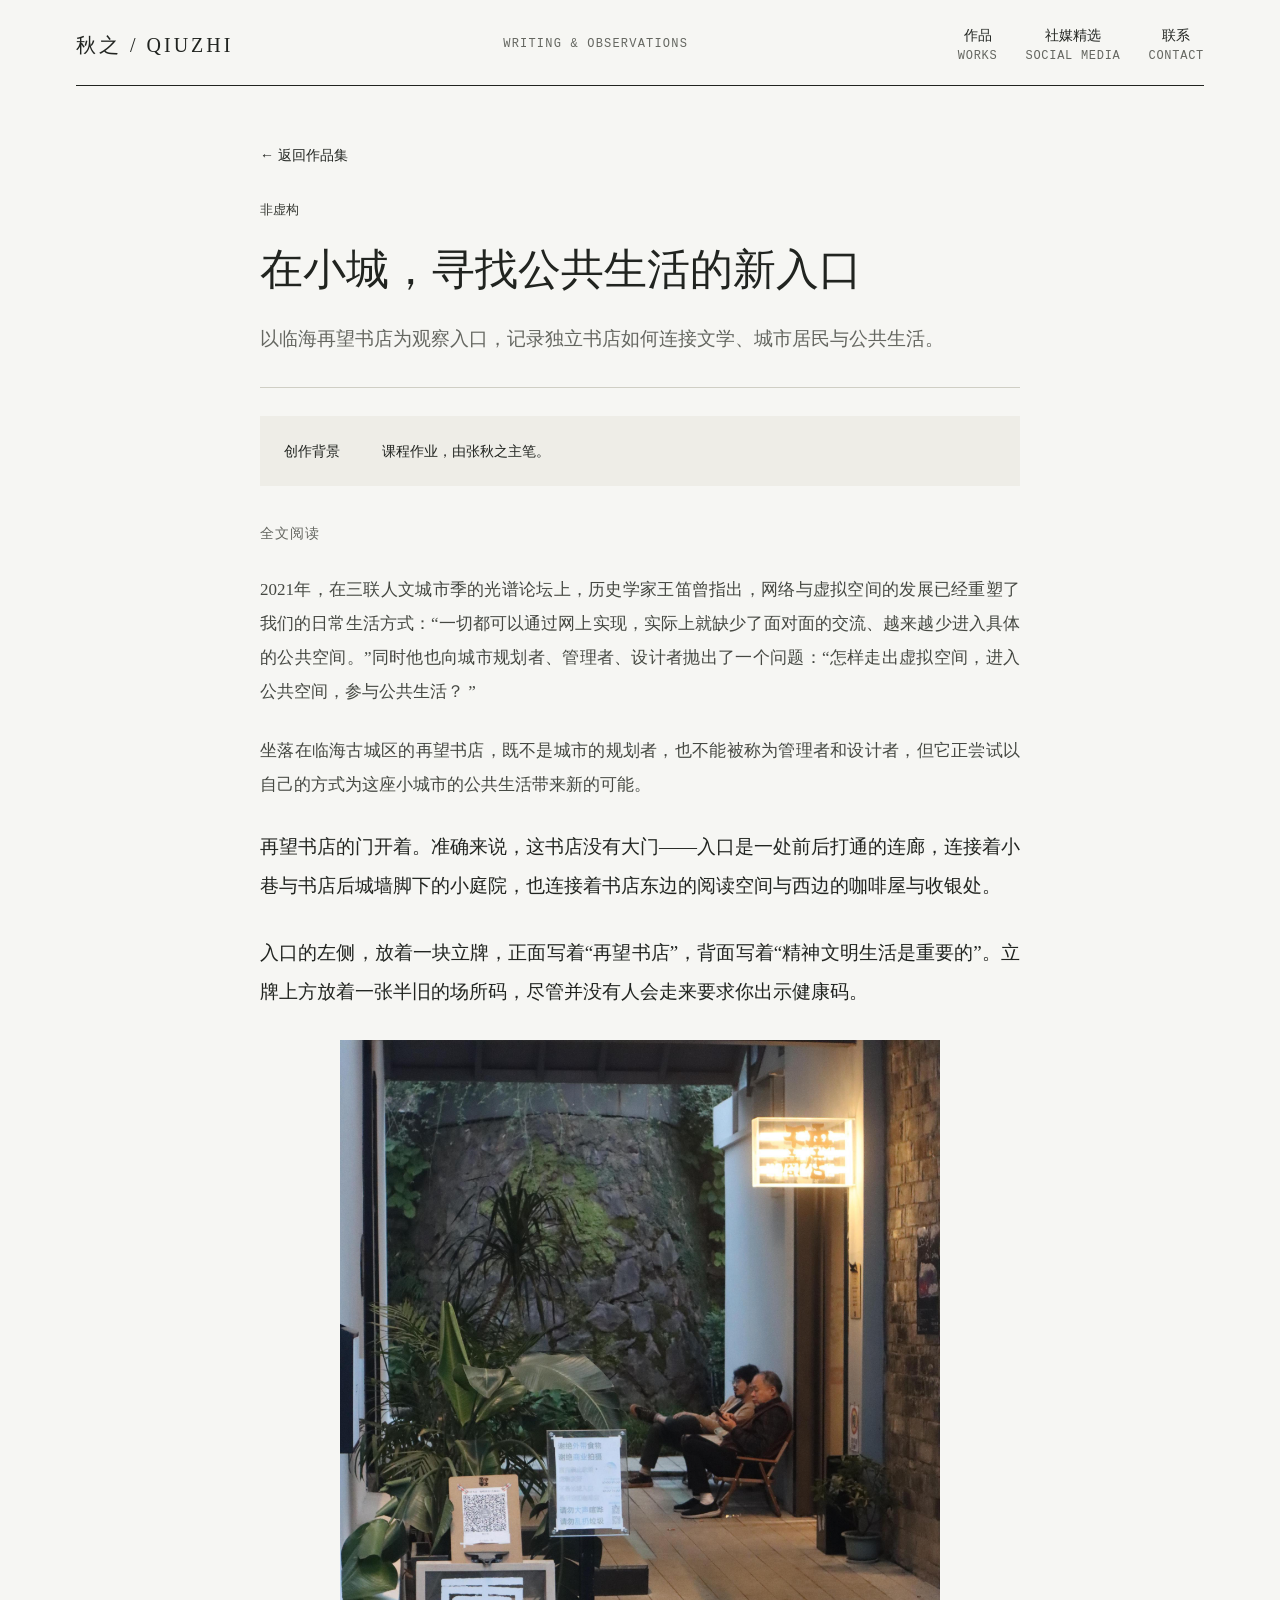
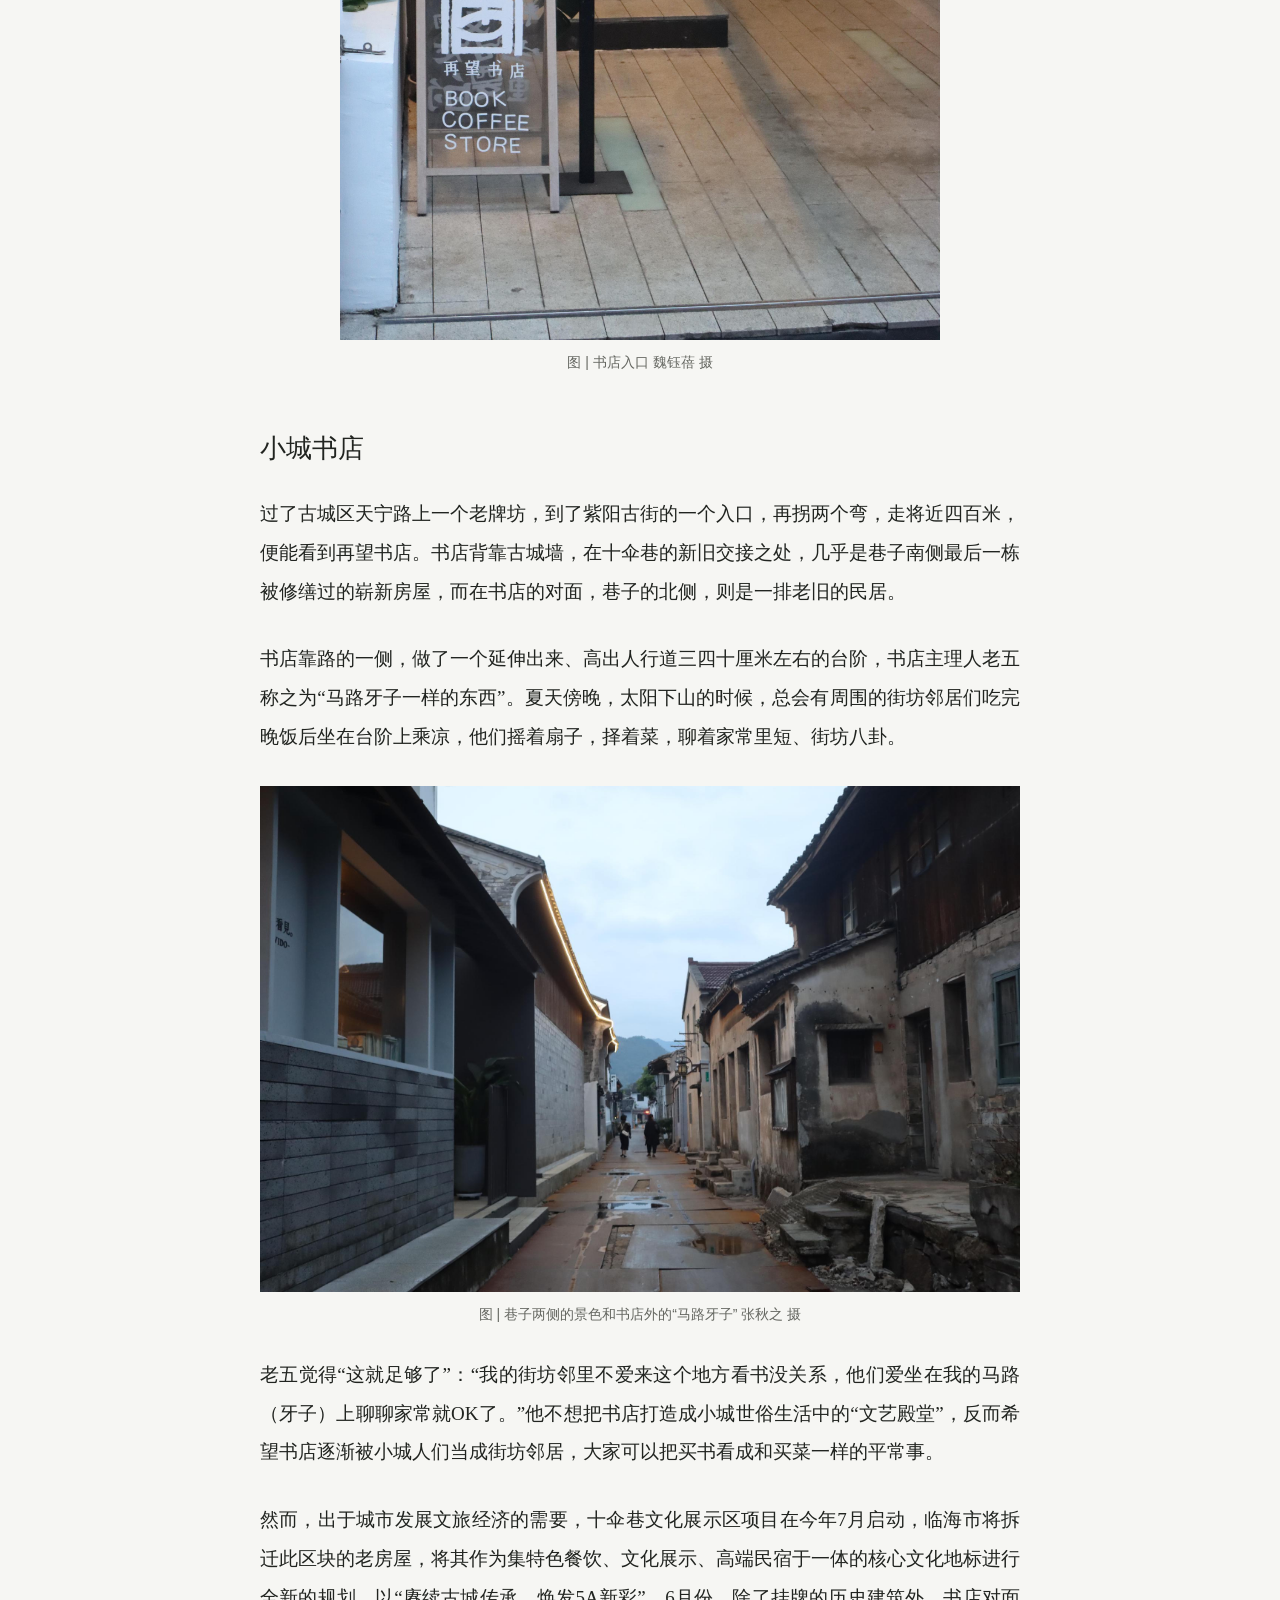
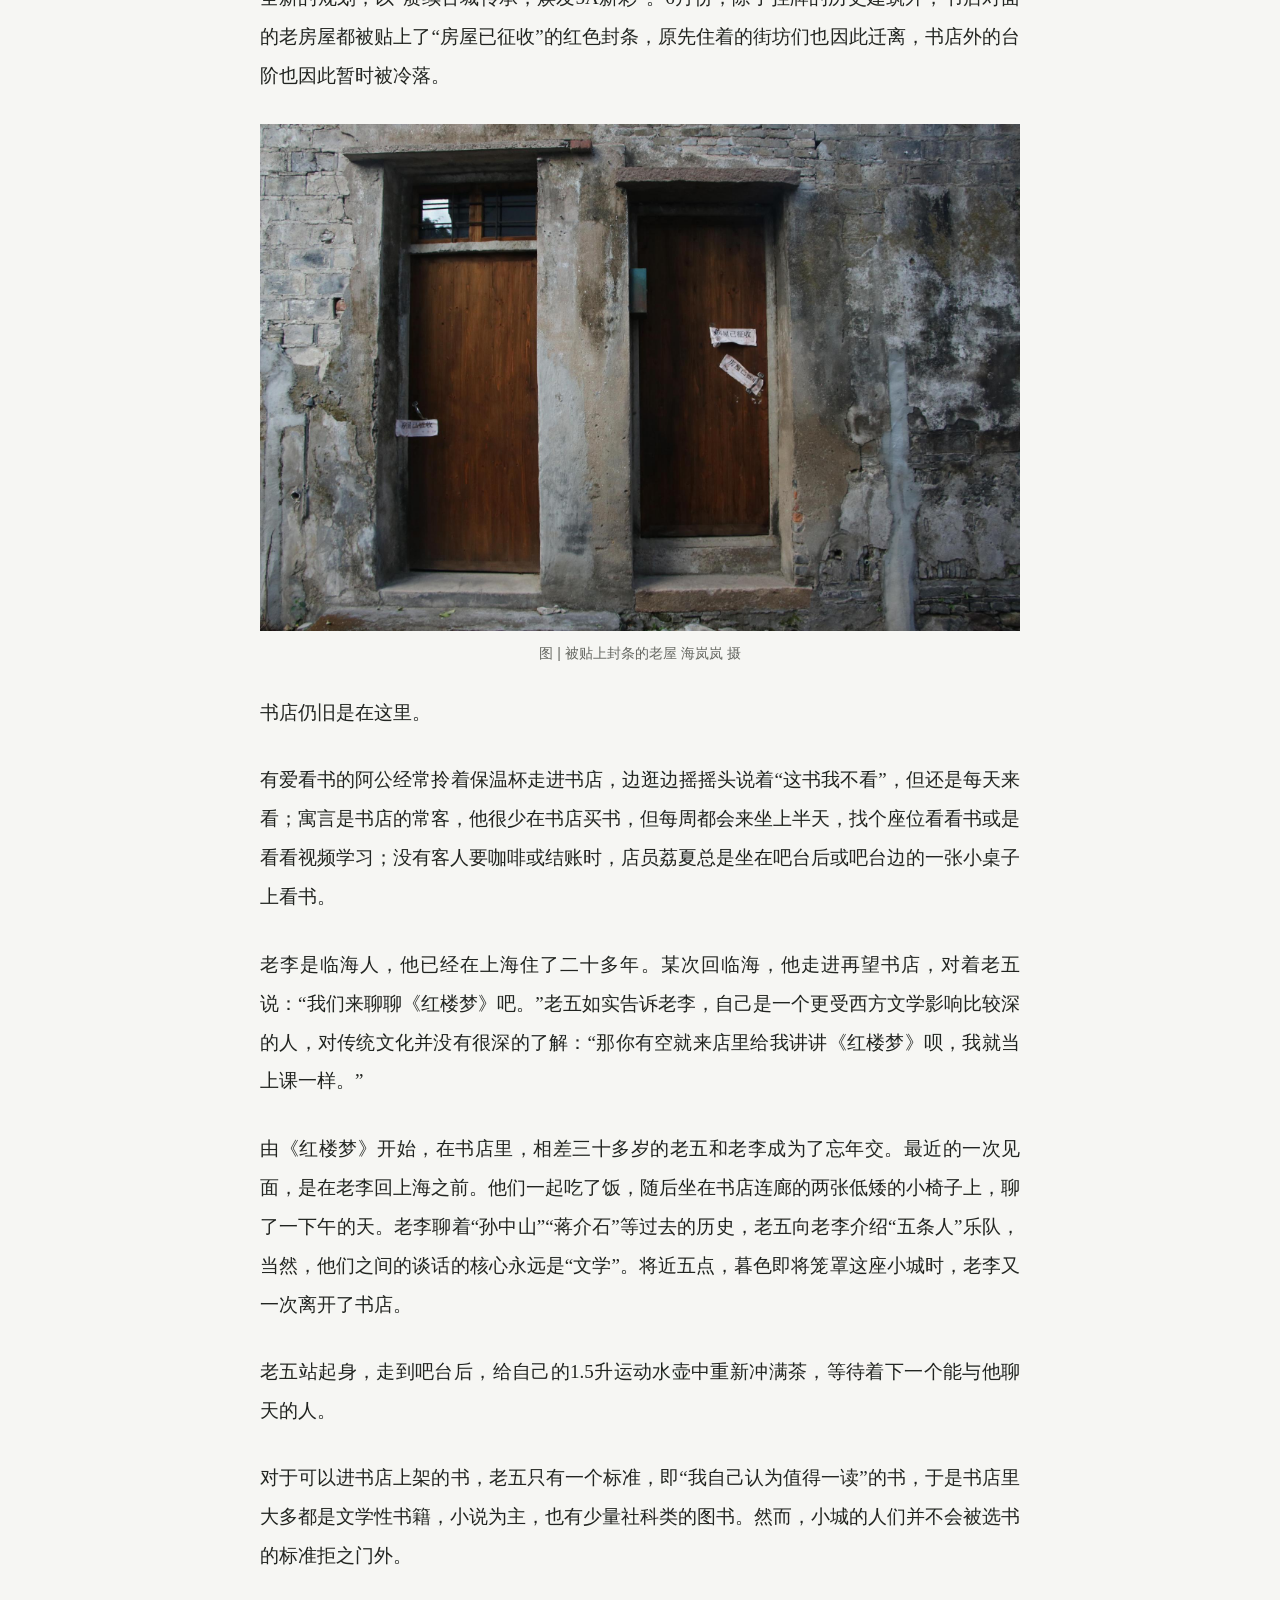
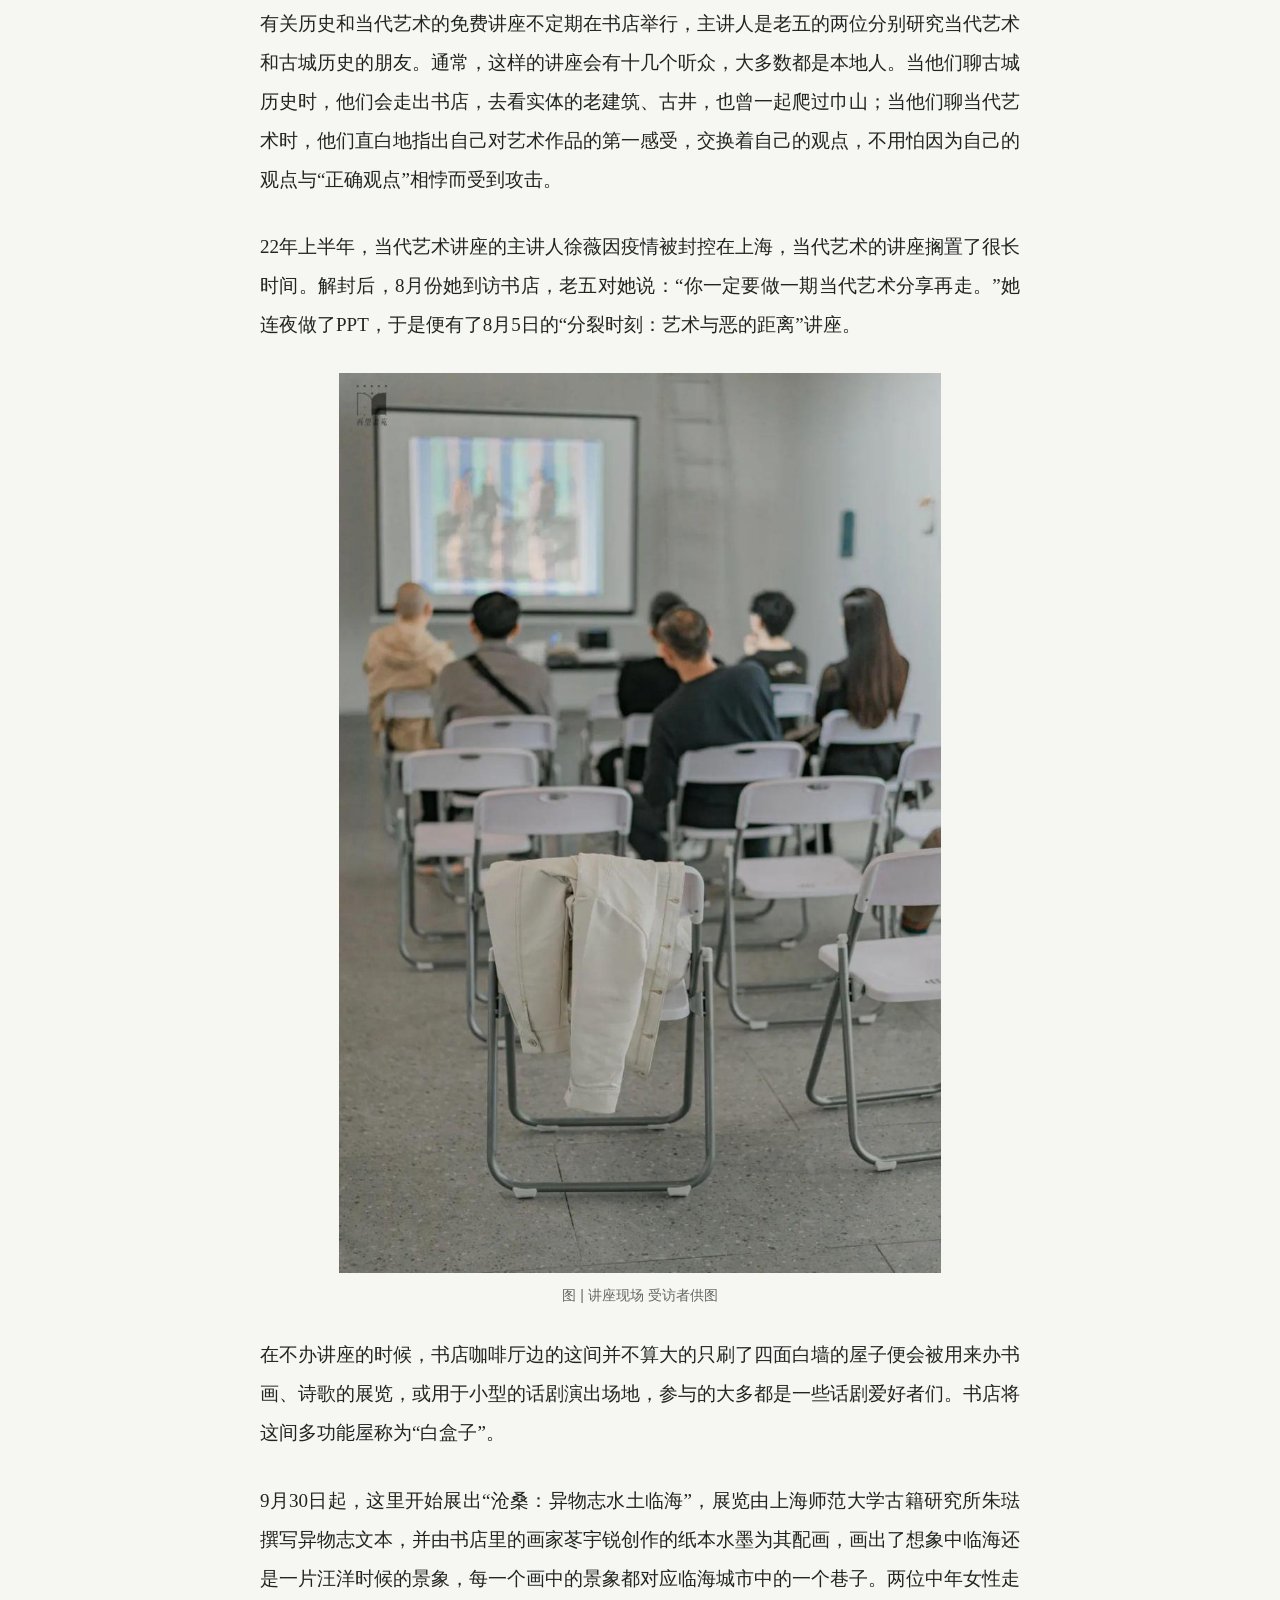
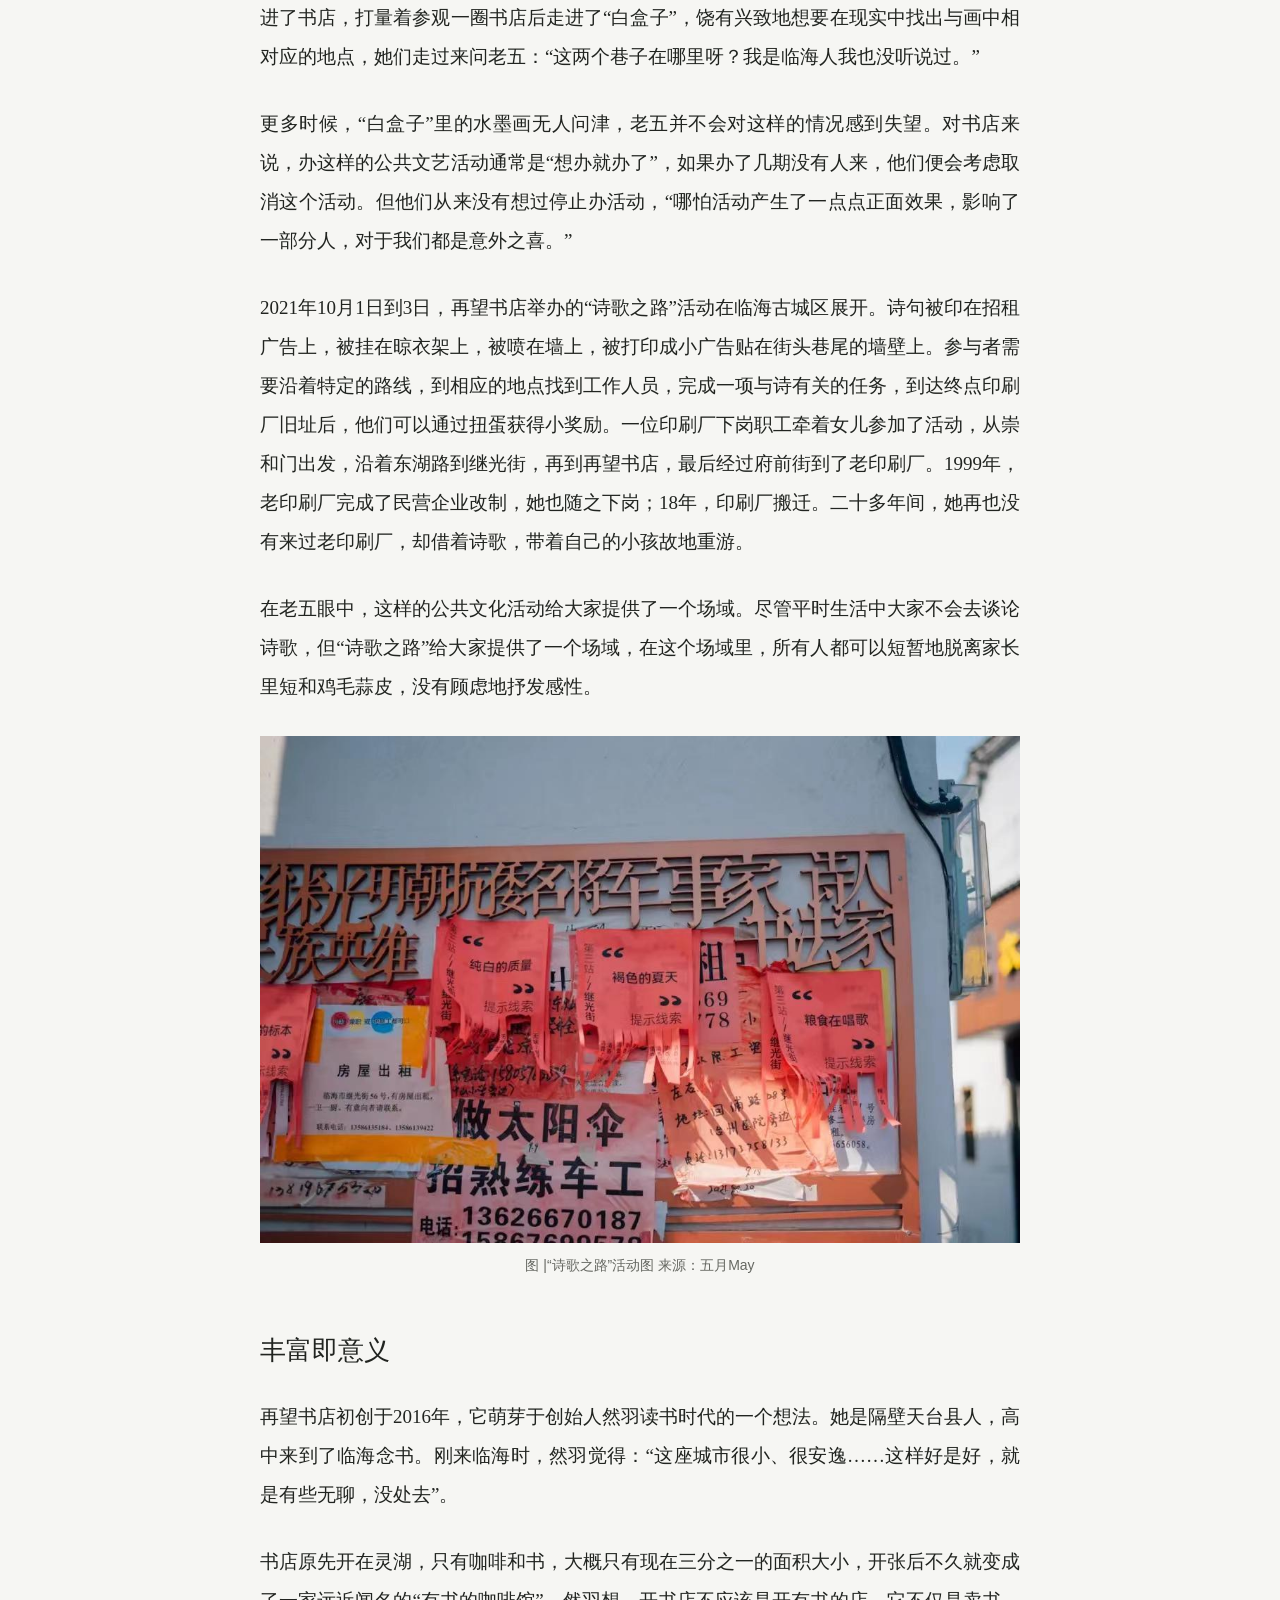
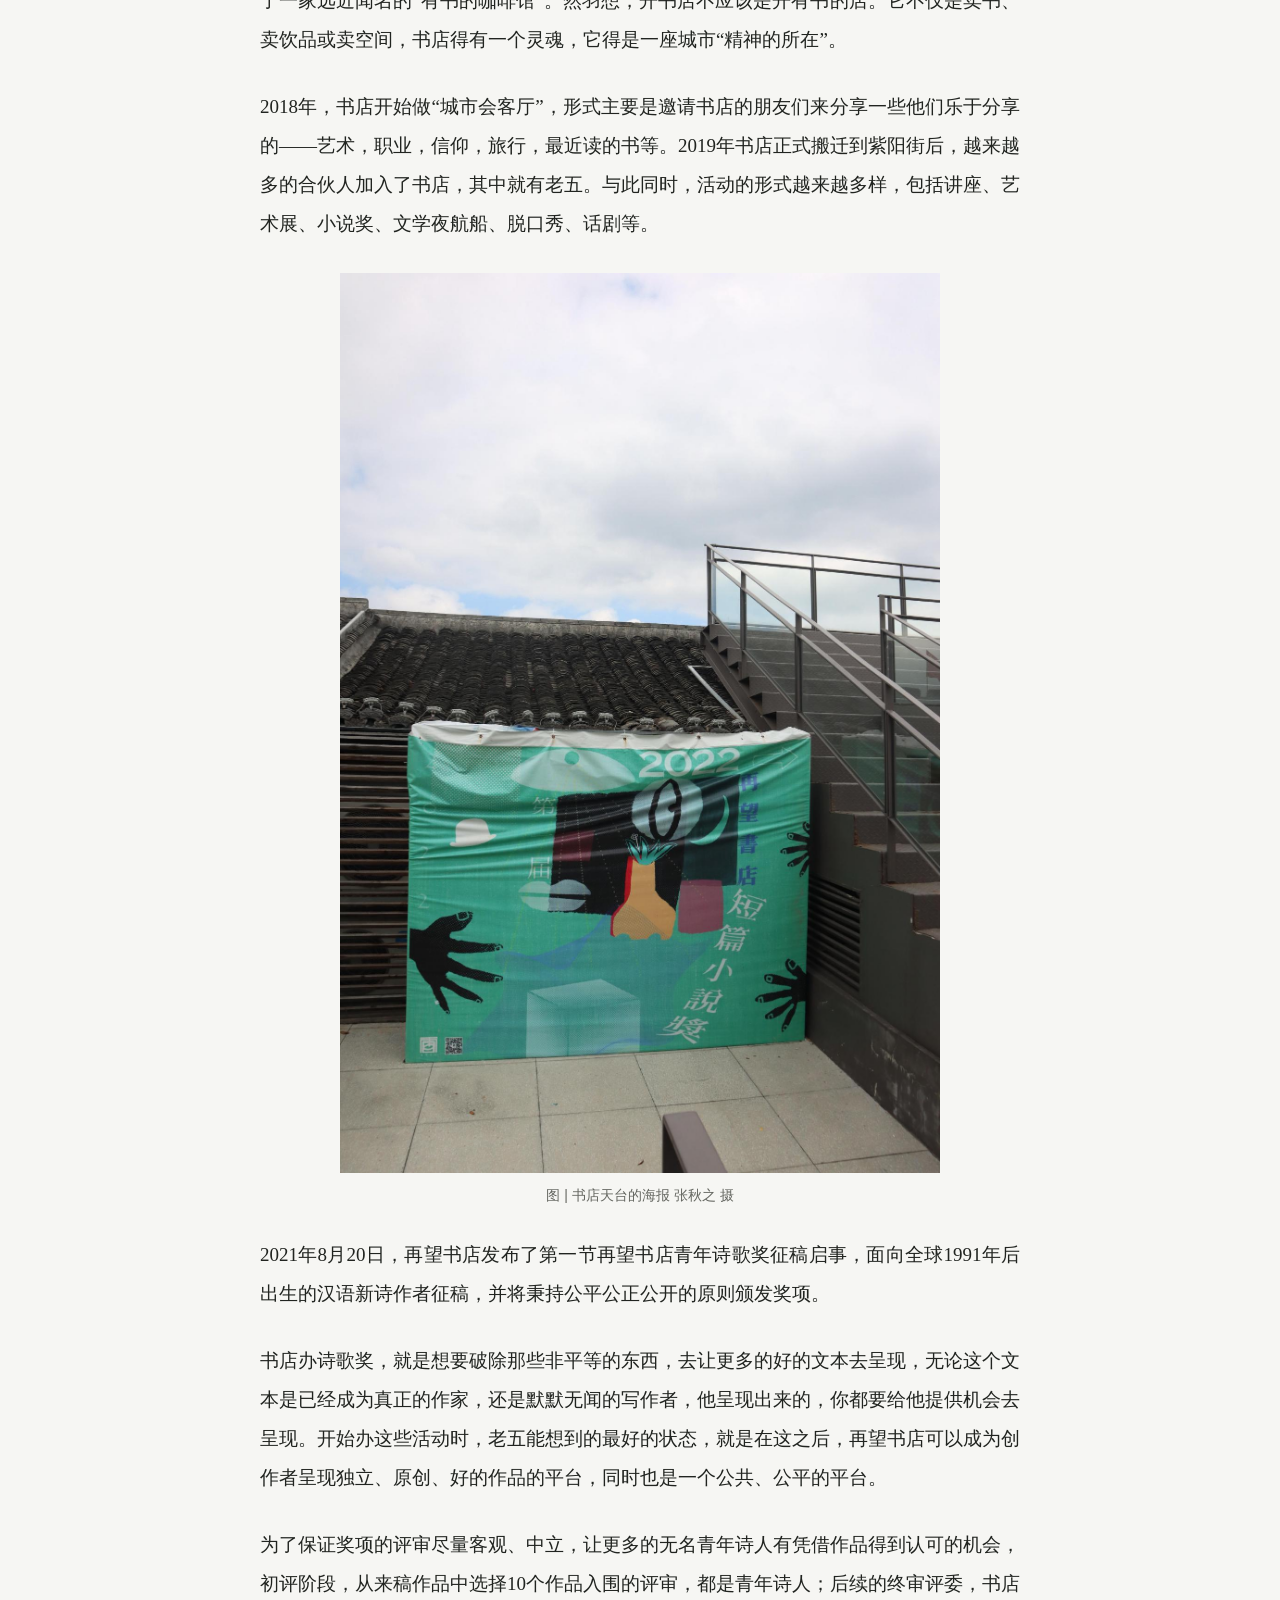
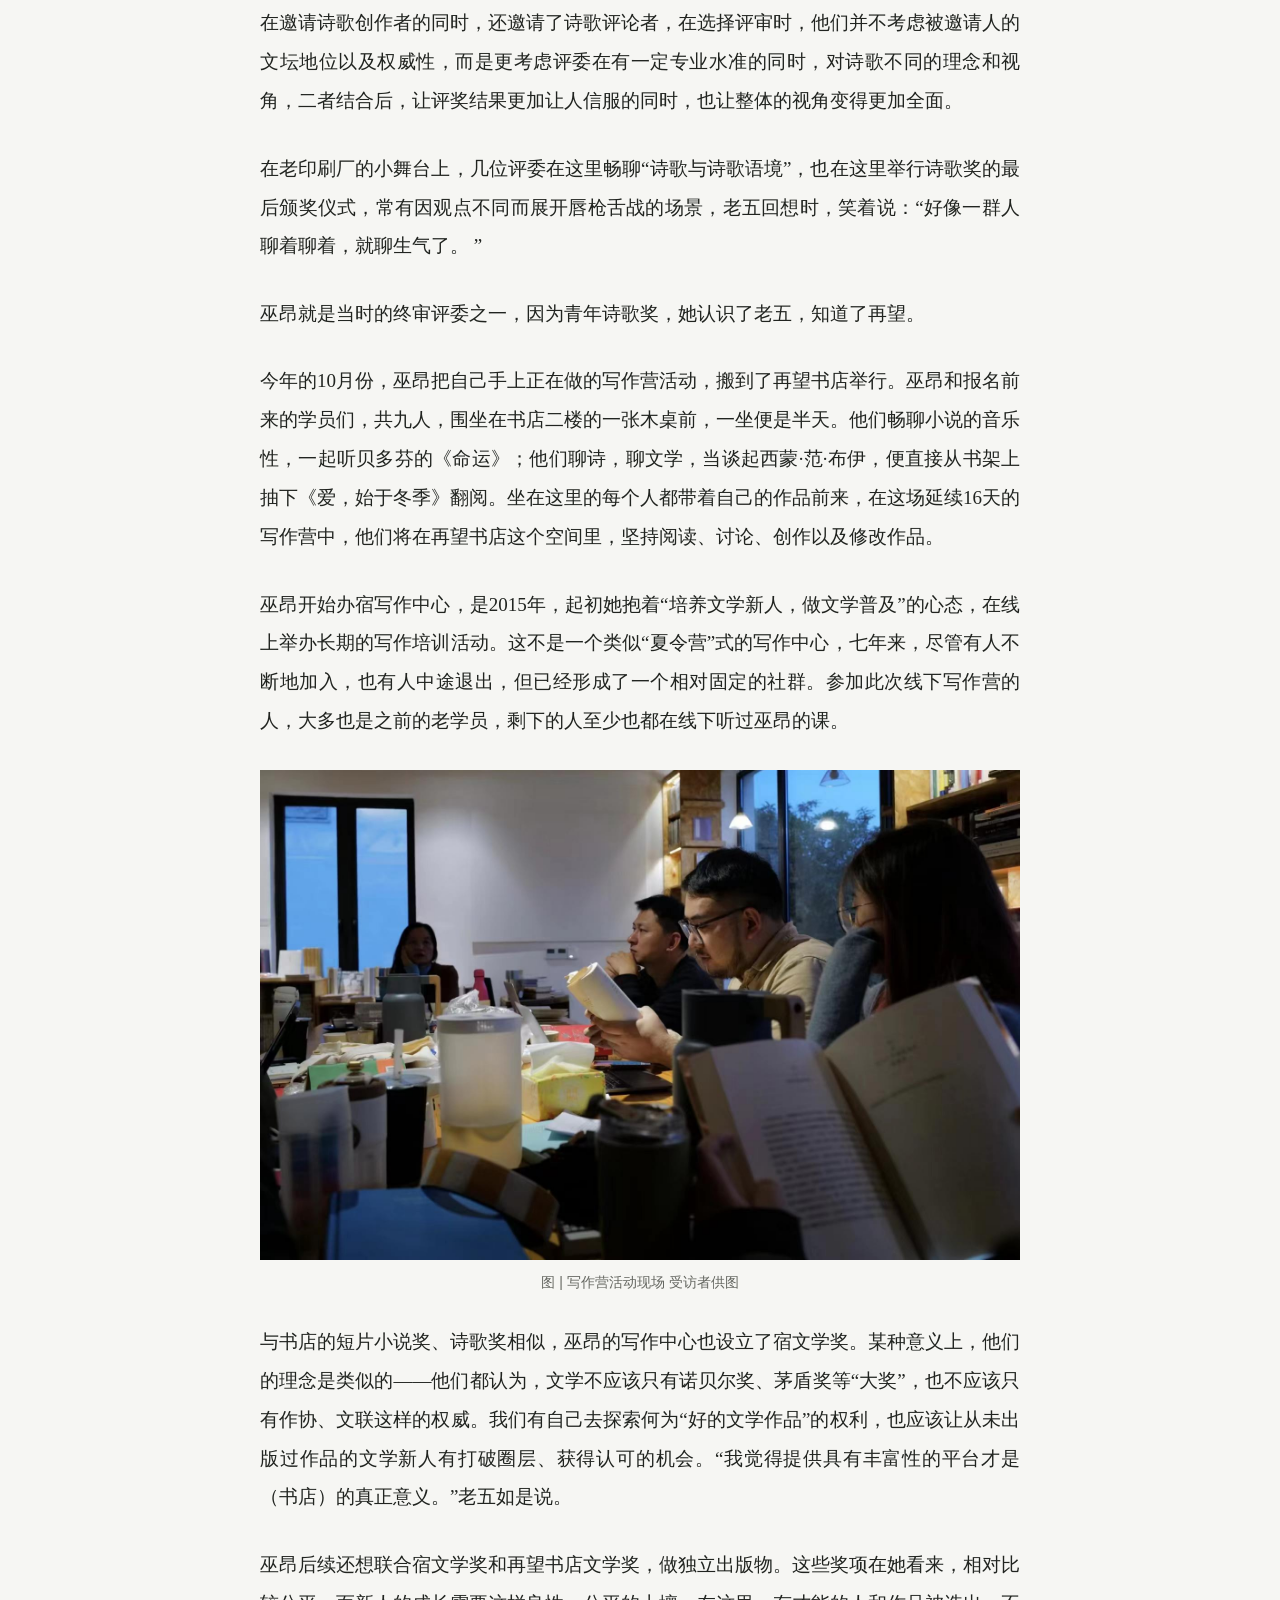
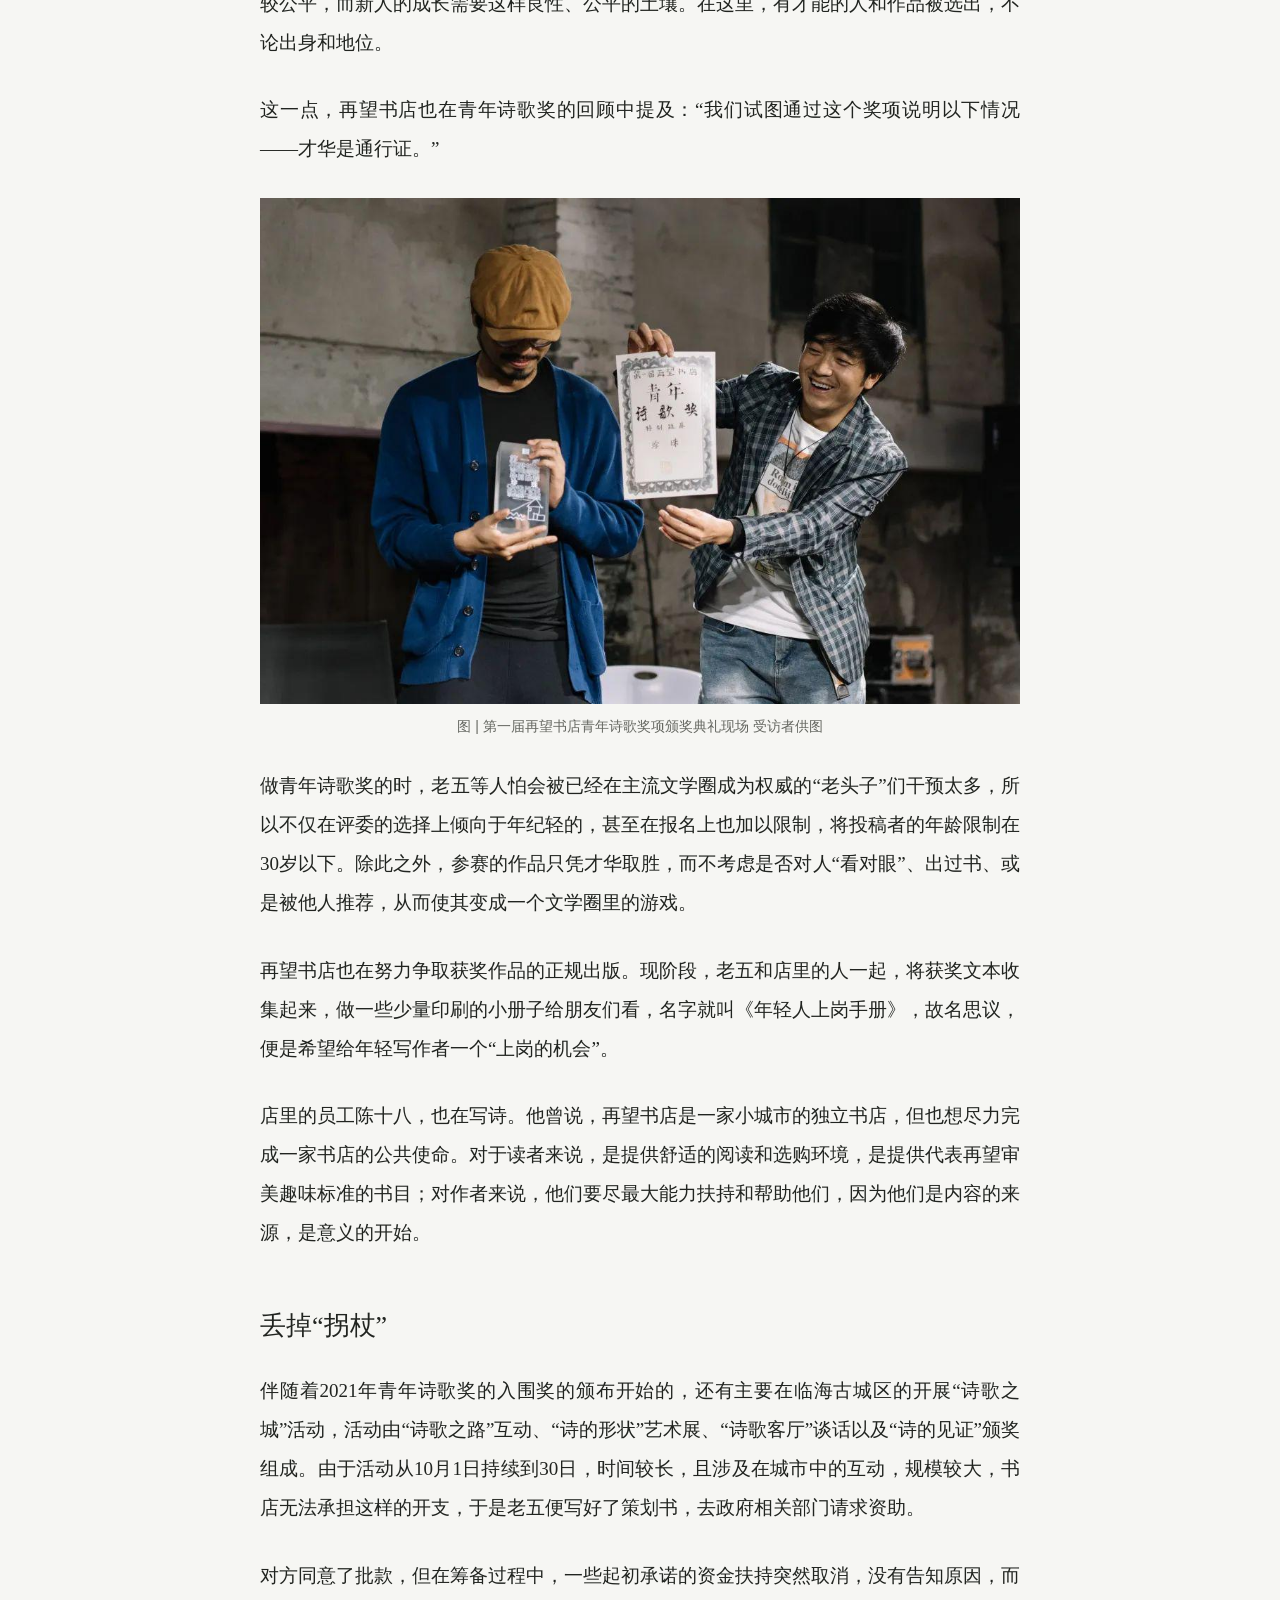
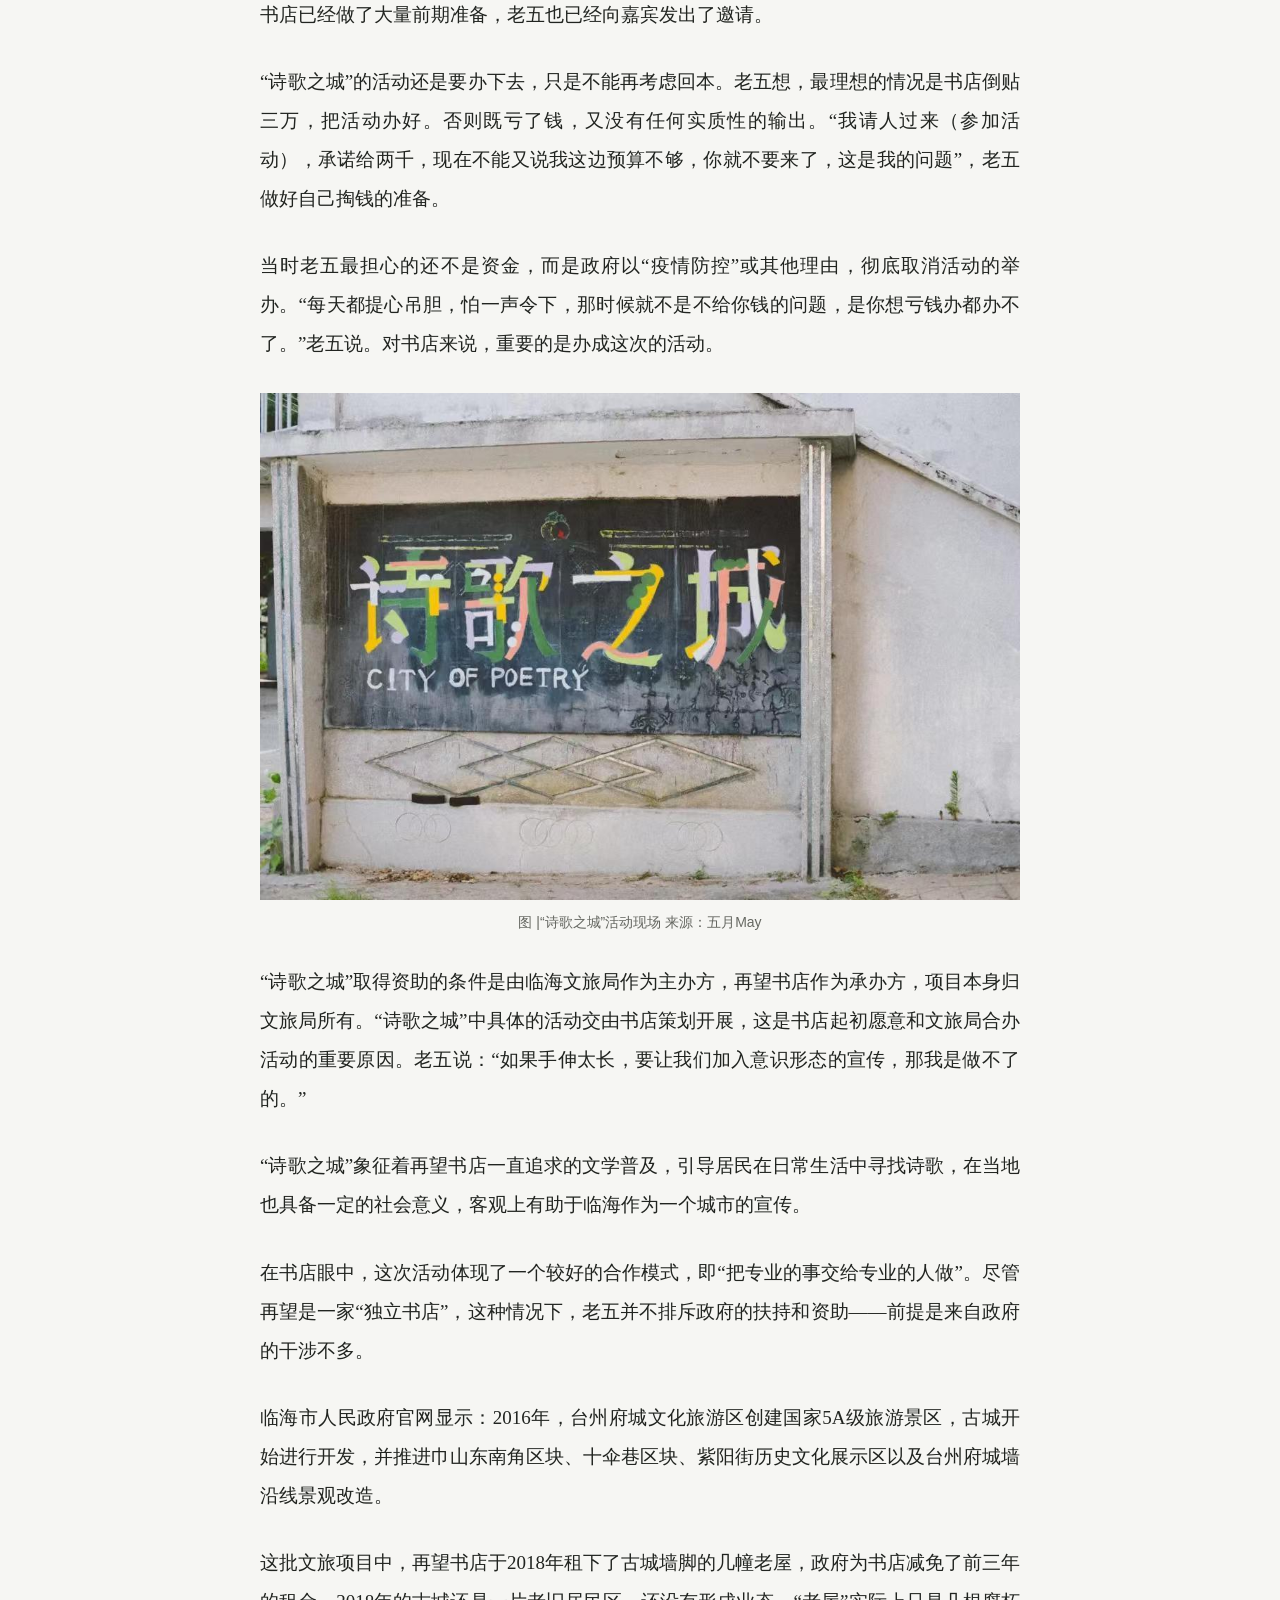
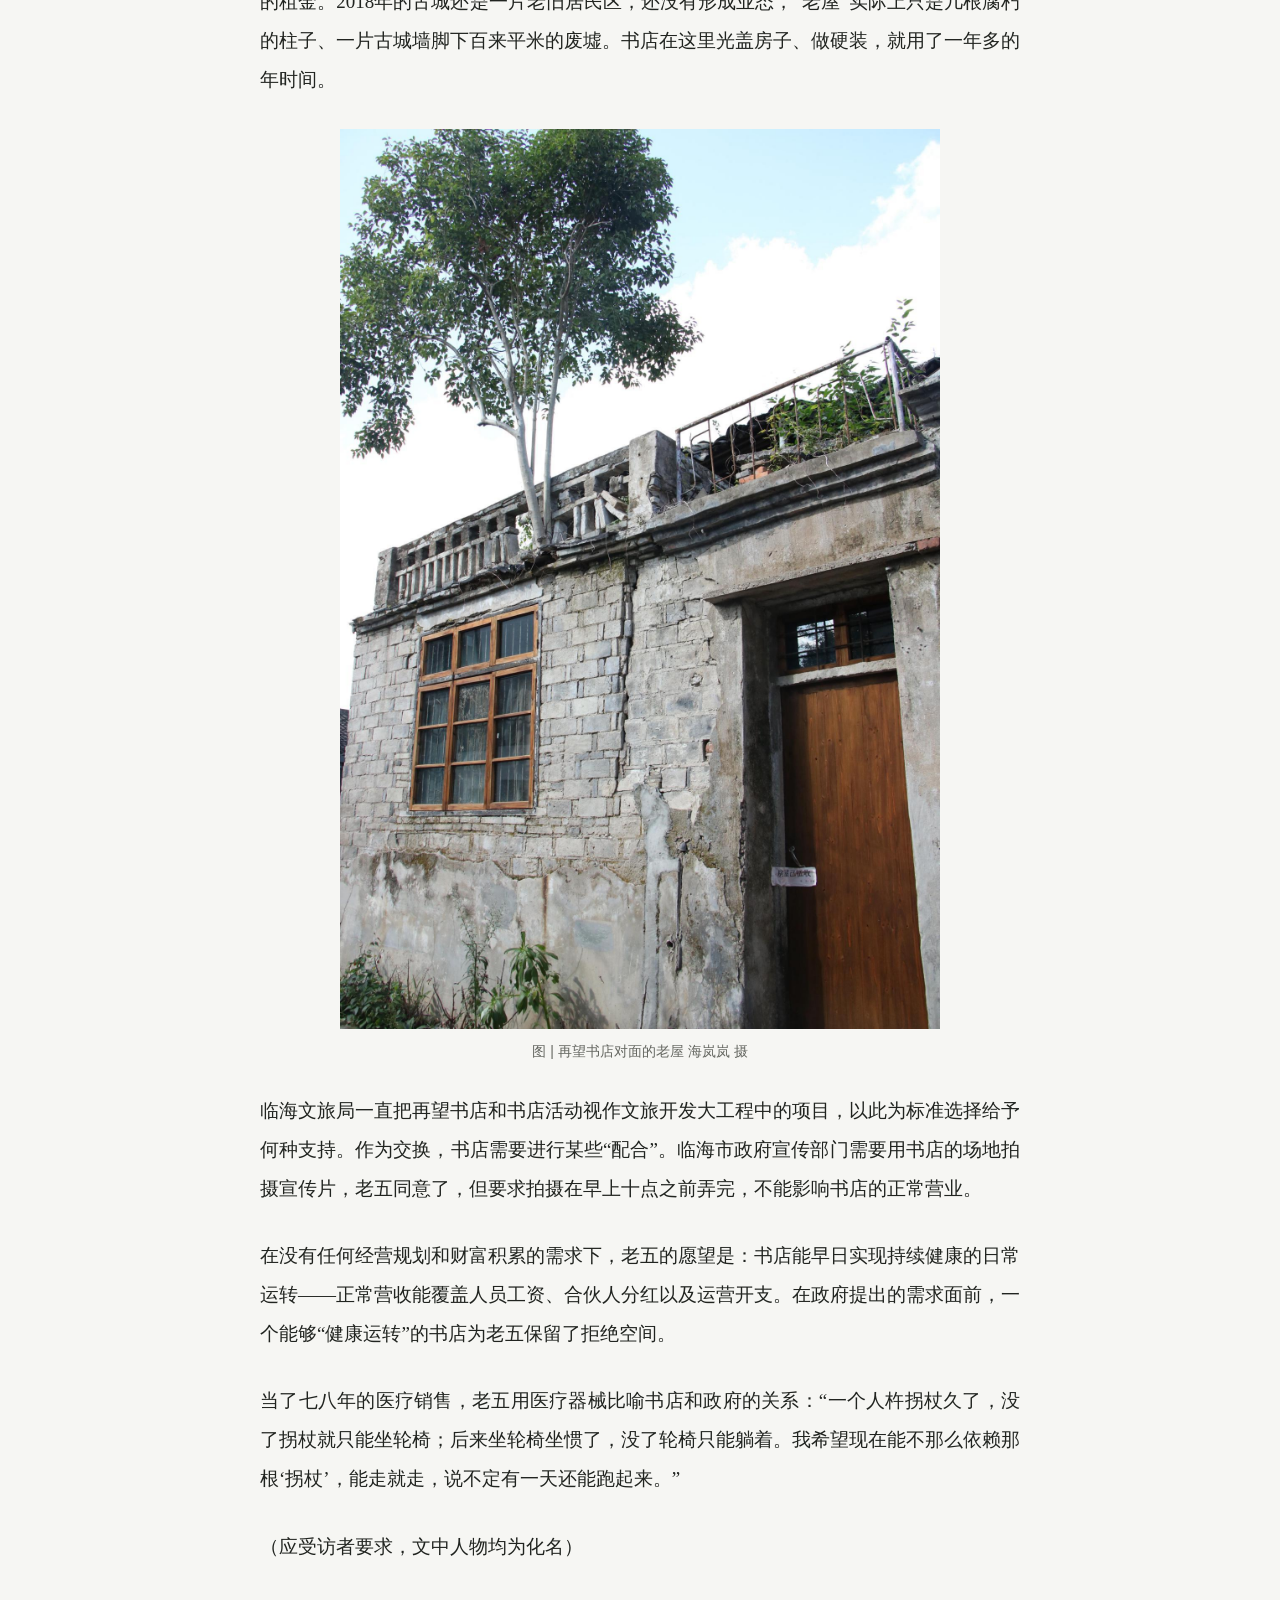
==== commit 15a075cb: "Apply approved quotation and endnote formatting" ====
--- a/articles/bookstore-public-space.html
+++ b/articles/bookstore-public-space.html
@@ -5,4 +5,4 @@
 <link rel="icon" type="image/svg+xml" href="data:image/svg+xml,%3Csvg xmlns='http://www.w3.org/2000/svg' viewBox='0 0 32 32'%3E%3Crect width='32' height='32' fill='%23212420'/%3E%3Ctext x='16' y='23' font-size='23' text-anchor='middle' fill='%23f6f6f3' font-family='serif'%3E秋%3C/text%3E%3C/svg%3E">
 <link rel="stylesheet" href="../style.css"></head><body>
 <a class="skip" href="#main">跳至正文</a><div class="shell"><header class="masthead"><a class="wordmark" href="../index.html" aria-label="张秋之，首页">秋之 / QIUZHI</a>
-<span class="mast-meta">WRITING &amp; OBSERVATIONS</span><nav class="header-nav" aria-label="主导航"><a href="../index.html#works"><span>作品</span><span class="nav-en" lang="en">WORKS</span></a><a href="../index.html#social"><span>社媒精选</span><span class="nav-en" lang="en">SOCIAL MEDIA</span></a><a href="../index.html#contact"><span>联系</span><span class="nav-en" lang="en">CONTACT</span></a></nav></header><main id="main" class="reader"><a class="back-link" href="../index.html#bookstore-public-space">← 返回作品集</a><article><header class="reader-head"><div class="card-meta"><span class="category">非虚构</span></div><h1>在小城，寻找公共生活的新入口</h1><p class="deck">以临海再望书店为观察入口，记录独立书店如何连接文学、城市居民与公共生活。</p></header><aside class="reader-meta"><dl class="notes"><dt>创作背景</dt><dd>课程作业，由张秋之主笔。</dd></dl></aside><section class="reader-section"><h2>全文阅读</h2><div class="prose"><p>2021年，在三联人文城市季的光谱论坛上，历史学家王笛曾指出，网络与虚拟空间的发展已经重塑了我们的日常生活方式：“一切都可以通过网上实现，实际上就缺少了面对面的交流、越来越少进入具体的公共空间。”同时他也向城市规划者、管理者、设计者抛出了一个问题：“怎样走出虚拟空间，进入公共空间，参与公共生活？ ”</p><p>坐落在临海古城区的再望书店，既不是城市的规划者，也不能被称为管理者和设计者，但它正尝试以自己的方式为这座小城市的公共生活带来新的可能。</p><p>再望书店的门开着。准确来说，这书店没有大门——入口是一处前后打通的连廊，连接着小巷与书店后城墙脚下的小庭院，也连接着书店东边的阅读空间与西边的咖啡屋与收银处。</p><p>入口的左侧，放着一块立牌，正面写着“再望书店”，背面写着“精神文明生活是重要的”。立牌上方放着一张半旧的场所码，尽管并没有人会走来要求你出示健康码。</p><figure><a href="../assets/bookstore-public-space/image-01.jpg" target="_blank" rel="noopener" aria-label="查看配图原图"><img src="../assets/bookstore-public-space/image-01.jpg" alt="图 | 书店入口 魏钰蓓 摄" width="2168" height="3252" loading="lazy"></a><figcaption>图 | 书店入口 魏钰蓓 摄</figcaption></figure><h2>小城书店</h2><p>过了古城区天宁路上一个老牌坊，到了紫阳古街的一个入口，再拐两个弯，走将近四百米，便能看到再望书店。书店背靠古城墙，在十伞巷的新旧交接之处，几乎是巷子南侧最后一栋被修缮过的崭新房屋，而在书店的对面，巷子的北侧，则是一排老旧的民居。</p><p>书店靠路的一侧，做了一个延伸出来、高出人行道三四十厘米左右的台阶，书店主理人老五称之为“马路牙子一样的东西”。夏天傍晚，太阳下山的时候，总会有周围的街坊邻居们吃完晚饭后坐在台阶上乘凉，他们摇着扇子，择着菜，聊着家常里短、街坊八卦。</p><figure><a href="../assets/bookstore-public-space/image-02.jpg" target="_blank" rel="noopener" aria-label="查看配图原图"><img src="../assets/bookstore-public-space/image-02.jpg" alt="图 | 巷子两侧的景色和书店外的“马路牙子” 张秋之 摄" width="2049" height="1366" loading="lazy"></a><figcaption>图 | 巷子两侧的景色和书店外的“马路牙子” 张秋之 摄</figcaption></figure><p>老五觉得“这就足够了”：“我的街坊邻里不爱来这个地方看书没关系，他们爱坐在我的马路（牙子）上聊聊家常就OK了。”他不想把书店打造成小城世俗生活中的“文艺殿堂”，反而希望书店逐渐被小城人们当成街坊邻居，大家可以把买书看成和买菜一样的平常事。</p><p>然而，出于城市发展文旅经济的需要，十伞巷文化展示区项目在今年7月启动，临海市将拆迁此区块的老房屋，将其作为集特色餐饮、文化展示、高端民宿于一体的核心文化地标进行全新的规划，以“赓续古城传承，焕发5A新彩”。6月份，除了挂牌的历史建筑外，书店对面的老房屋都被贴上了“房屋已征收”的红色封条，原先住着的街坊们也因此迁离，书店外的台阶也因此暂时被冷落。</p><figure><a href="../assets/bookstore-public-space/image-03.jpg" target="_blank" rel="noopener" aria-label="查看配图原图"><img src="../assets/bookstore-public-space/image-03.jpg" alt="图 | 被贴上封条的老屋 海岚岚 摄" width="2061" height="1374" loading="lazy"></a><figcaption>图 | 被贴上封条的老屋 海岚岚 摄</figcaption></figure><p>书店仍旧是在这里。</p><p>有爱看书的阿公经常拎着保温杯走进书店，边逛边摇摇头说着“这书我不看”，但还是每天来看；寓言是书店的常客，他很少在书店买书，但每周都会来坐上半天，找个座位看看书或是看看视频学习；没有客人要咖啡或结账时，店员荔夏总是坐在吧台后或吧台边的一张小桌子上看书。</p><p>老李是临海人，他已经在上海住了二十多年。某次回临海，他走进再望书店，对着老五说：“我们来聊聊《红楼梦》吧。”老五如实告诉老李，自己是一个更受西方文学影响比较深的人，对传统文化并没有很深的了解：“那你有空就来店里给我讲讲《红楼梦》呗，我就当上课一样。”</p><p>由《红楼梦》开始，在书店里，相差三十多岁的老五和老李成为了忘年交。最近的一次见面，是在老李回上海之前。他们一起吃了饭，随后坐在书店连廊的两张低矮的小椅子上，聊了一下午的天。老李聊着“孙中山”“蒋介石”等过去的历史，老五向老李介绍“五条人”乐队，当然，他们之间的谈话的核心永远是“文学”。将近五点，暮色即将笼罩这座小城时，老李又一次离开了书店。</p><p>老五站起身，走到吧台后，给自己的1.5升运动水壶中重新冲满茶，等待着下一个能与他聊天的人。</p><p>对于可以进书店上架的书，老五只有一个标准，即“我自己认为值得一读”的书，于是书店里大多都是文学性书籍，小说为主，也有少量社科类的图书。然而，小城的人们并不会被选书的标准拒之门外。</p><p>有关历史和当代艺术的免费讲座不定期在书店举行，主讲人是老五的两位分别研究当代艺术和古城历史的朋友。通常，这样的讲座会有十几个听众，大多数都是本地人。当他们聊古城历史时，他们会走出书店，去看实体的老建筑、古井，也曾一起爬过巾山；当他们聊当代艺术时，他们直白地指出自己对艺术作品的第一感受，交换着自己的观点，不用怕因为自己的观点与“正确观点”相悖而受到攻击。</p><p>22年上半年，当代艺术讲座的主讲人徐薇因疫情被封控在上海，当代艺术的讲座搁置了很长时间。解封后，8月份她到访书店，老五对她说：“你一定要做一期当代艺术分享再走。”她连夜做了PPT，于是便有了8月5日的“分裂时刻：艺术与恶的距离”讲座。</p><figure><a href="../assets/bookstore-public-space/image-04.jpg" target="_blank" rel="noopener" aria-label="查看配图原图"><img src="../assets/bookstore-public-space/image-04.jpg" alt="图 | 讲座现场 受访者供图" width="856" height="1280" loading="lazy"></a><figcaption>图 | 讲座现场 受访者供图</figcaption></figure><p>在不办讲座的时候，书店咖啡厅边的这间并不算大的只刷了四面白墙的屋子便会被用来办书画、诗歌的展览，或用于小型的话剧演出场地，参与的大多都是一些话剧爱好者们。书店将这间多功能屋称为“白盒子”。</p><p>9月30日起，这里开始展出“沧桑：异物志水土临海”，展览由上海师范大学古籍研究所朱琺撰写异物志文本，并由书店里的画家苳宇锐创作的纸本水墨为其配画，画出了想象中临海还是一片汪洋时候的景象，每一个画中的景象都对应临海城市中的一个巷子。两位中年女性走进了书店，打量着参观一圈书店后走进了“白盒子”，饶有兴致地想要在现实中找出与画中相对应的地点，她们走过来问老五：“这两个巷子在哪里呀？我是临海人我也没听说过。”</p><p>更多时候，“白盒子”里的水墨画无人问津，老五并不会对这样的情况感到失望。对书店来说，办这样的公共文艺活动通常是“想办就办了”，如果办了几期没有人来，他们便会考虑取消这个活动。但他们从来没有想过停止办活动，“哪怕活动产生了一点点正面效果，影响了一部分人，对于我们都是意外之喜。”</p><p>2021年10月1日到3日，再望书店举办的“诗歌之路”活动在临海古城区展开。诗句被印在招租广告上，被挂在晾衣架上，被喷在墙上，被打印成小广告贴在街头巷尾的墙壁上。参与者需要沿着特定的路线，到相应的地点找到工作人员，完成一项与诗有关的任务，到达终点印刷厂旧址后，他们可以通过扭蛋获得小奖励。一位印刷厂下岗职工牵着女儿参加了活动，从崇和门出发，沿着东湖路到继光街，再到再望书店，最后经过府前街到了老印刷厂。1999年，老印刷厂完成了民营企业改制，她也随之下岗；18年，印刷厂搬迁。二十多年间，她再也没有来过老印刷厂，却借着诗歌，带着自己的小孩故地重游。</p><p>在老五眼中，这样的公共文化活动给大家提供了一个场域。尽管平时生活中大家不会去谈论诗歌，但“诗歌之路”给大家提供了一个场域，在这个场域里，所有人都可以短暂地脱离家长里短和鸡毛蒜皮，没有顾虑地抒发感性。</p><figure><a href="../assets/bookstore-public-space/image-05.jpg" target="_blank" rel="noopener" aria-label="查看配图原图"><img src="../assets/bookstore-public-space/image-05.jpg" alt="图 |“诗歌之路”活动图 来源：五月May" width="1080" height="721" loading="lazy"></a><figcaption>图 |“诗歌之路”活动图 来源：五月May</figcaption></figure><h2>丰富即意义</h2><p>再望书店初创于2016年，它萌芽于创始人然羽读书时代的一个想法。她是隔壁天台县人，高中来到了临海念书。刚来临海时，然羽觉得：“这座城市很小、很安逸……这样好是好，就是有些无聊，没处去”。</p><p>书店原先开在灵湖，只有咖啡和书，大概只有现在三分之一的面积大小，开张后不久就变成了一家远近闻名的“有书的咖啡馆”。然羽想，开书店不应该是开有书的店。它不仅是卖书、卖饮品或卖空间，书店得有一个灵魂，它得是一座城市“精神的所在”。</p><p>2018年，书店开始做“城市会客厅”，形式主要是邀请书店的朋友们来分享一些他们乐于分享的——艺术，职业，信仰，旅行，最近读的书等。2019年书店正式搬迁到紫阳街后，越来越多的合伙人加入了书店，其中就有老五。与此同时，活动的形式越来越多样，包括讲座、艺术展、小说奖、文学夜航船、脱口秀、话剧等。</p><figure><a href="../assets/bookstore-public-space/image-06.jpg" target="_blank" rel="noopener" aria-label="查看配图原图"><img src="../assets/bookstore-public-space/image-06.jpg" alt="图 | 书店天台的海报 张秋之 摄" width="1295" height="1943" loading="lazy"></a><figcaption>图 | 书店天台的海报 张秋之 摄</figcaption></figure><p>2021年8月20日，再望书店发布了第一节再望书店青年诗歌奖征稿启事，面向全球1991年后出生的汉语新诗作者征稿，并将秉持公平公正公开的原则颁发奖项。</p><p>书店办诗歌奖，就是想要破除那些非平等的东西，去让更多的好的文本去呈现，无论这个文本是已经成为真正的作家，还是默默无闻的写作者，他呈现出来的，你都要给他提供机会去呈现。开始办这些活动时，老五能想到的最好的状态，就是在这之后，再望书店可以成为创作者呈现独立、原创、好的作品的平台，同时也是一个公共、公平的平台。</p><p>为了保证奖项的评审尽量客观、中立，让更多的无名青年诗人有凭借作品得到认可的机会，初评阶段，从来稿作品中选择10个作品入围的评审，都是青年诗人；后续的终审评委，书店在邀请诗歌创作者的同时，还邀请了诗歌评论者，在选择评审时，他们并不考虑被邀请人的文坛地位以及权威性，而是更考虑评委在有一定专业水准的同时，对诗歌不同的理念和视角，二者结合后，让评奖结果更加让人信服的同时，也让整体的视角变得更加全面。</p><p>在老印刷厂的小舞台上，几位评委在这里畅聊“诗歌与诗歌语境”，也在这里举行诗歌奖的最后颁奖仪式，常有因观点不同而展开唇枪舌战的场景，老五回想时，笑着说：“好像一群人聊着聊着，就聊生气了。 ”</p><p>巫昂就是当时的终审评委之一，因为青年诗歌奖，她认识了老五，知道了再望。</p><p>今年的10月份，巫昂把自己手上正在做的写作营活动，搬到了再望书店举行。巫昂和报名前来的学员们，共九人，围坐在书店二楼的一张木桌前，一坐便是半天。他们畅聊小说的音乐性，一起听贝多芬的《命运》；他们聊诗，聊文学，当谈起西蒙·范·布伊，便直接从书架上抽下《爱，始于冬季》翻阅。坐在这里的每个人都带着自己的作品前来，在这场延续16天的写作营中，他们将在再望书店这个空间里，坚持阅读、讨论、创作以及修改作品。</p><p>巫昂开始办宿写作中心，是2015年，起初她抱着“培养文学新人，做文学普及”的心态，在线上举办长期的写作培训活动。这不是一个类似“夏令营”式的写作中心，七年来，尽管有人不断地加入，也有人中途退出，但已经形成了一个相对固定的社群。参加此次线下写作营的人，大多也是之前的老学员，剩下的人至少也都在线下听过巫昂的课。</p><figure><a href="../assets/bookstore-public-space/image-07.jpg" target="_blank" rel="noopener" aria-label="查看配图原图"><img src="../assets/bookstore-public-space/image-07.jpg" alt="图 | 写作营活动现场 受访者供图" width="1676" height="1080" loading="lazy"></a><figcaption>图 | 写作营活动现场 受访者供图</figcaption></figure><p>与书店的短片小说奖、诗歌奖相似，巫昂的写作中心也设立了宿文学奖。某种意义上，他们的理念是类似的——他们都认为，文学不应该只有诺贝尔奖、茅盾奖等“大奖”，也不应该只有作协、文联这样的权威。我们有自己去探索何为“好的文学作品”的权利，也应该让从未出版过作品的文学新人有打破圈层、获得认可的机会。“我觉得提供具有丰富性的平台才是（书店）的真正意义。”老五如是说。</p><p>巫昂后续还想联合宿文学奖和再望书店文学奖，做独立出版物。这些奖项在她看来，相对比较公平，而新人的成长需要这样良性、公平的土壤。在这里，有才能的人和作品被选出，不论出身和地位。</p><p>这一点，再望书店也在青年诗歌奖的回顾中提及：“我们试图通过这个奖项说明以下情况——才华是通行证。”</p><figure><a href="../assets/bookstore-public-space/image-08.jpg" target="_blank" rel="noopener" aria-label="查看配图原图"><img src="../assets/bookstore-public-space/image-08.jpg" alt="图 | 第一届再望书店青年诗歌奖项颁奖典礼现场 受访者供图" width="1080" height="720" loading="lazy"></a><figcaption>图 | 第一届再望书店青年诗歌奖项颁奖典礼现场 受访者供图</figcaption></figure><p>做青年诗歌奖的时，老五等人怕会被已经在主流文学圈成为权威的“老头子”们干预太多，所以不仅在评委的选择上倾向于年纪轻的，甚至在报名上也加以限制，将投稿者的年龄限制在30岁以下。除此之外，参赛的作品只凭才华取胜，而不考虑是否对人“看对眼”、出过书、或是被他人推荐，从而使其变成一个文学圈里的游戏。</p><p>再望书店也在努力争取获奖作品的正规出版。现阶段，老五和店里的人一起，将获奖文本收集起来，做一些少量印刷的小册子给朋友们看，名字就叫《年轻人上岗手册》，故名思议，便是希望给年轻写作者一个“上岗的机会”。</p><p>店里的员工陈十八，也在写诗。他曾说，再望书店是一家小城市的独立书店，但也想尽力完成一家书店的公共使命。对于读者来说，是提供舒适的阅读和选购环境，是提供代表再望审美趣味标准的书目；对作者来说，他们要尽最大能力扶持和帮助他们，因为他们是内容的来源，是意义的开始。</p><h2>丢掉“拐杖”</h2><p>伴随着2021年青年诗歌奖的入围奖的颁布开始的，还有主要在临海古城区的开展“诗歌之城”活动，活动由“诗歌之路”互动、“诗的形状”艺术展、“诗歌客厅”谈话以及“诗的见证”颁奖组成。由于活动从10月1日持续到30日，时间较长，且涉及在城市中的互动，规模较大，书店无法承担这样的开支，于是老五便写好了策划书，去政府相关部门请求资助。</p><p>对方同意了批款，但在筹备过程中，一些起初承诺的资金扶持突然取消，没有告知原因，而书店已经做了大量前期准备，老五也已经向嘉宾发出了邀请。</p><p>“诗歌之城”的活动还是要办下去，只是不能再考虑回本。老五想，最理想的情况是书店倒贴三万，把活动办好。否则既亏了钱，又没有任何实质性的输出。“我请人过来（参加活动），承诺给两千，现在不能又说我这边预算不够，你就不要来了，这是我的问题”，老五做好自己掏钱的准备。</p><p>当时老五最担心的还不是资金，而是政府以“疫情防控”或其他理由，彻底取消活动的举办。“每天都提心吊胆，怕一声令下，那时候就不是不给你钱的问题，是你想亏钱办都办不了。”老五说。对书店来说，重要的是办成这次的活动。</p><figure><a href="../assets/bookstore-public-space/image-09.jpg" target="_blank" rel="noopener" aria-label="查看配图原图"><img src="../assets/bookstore-public-space/image-09.jpg" alt="图 |“诗歌之城”活动现场 来源：五月May" width="1080" height="721" loading="lazy"></a><figcaption>图 |“诗歌之城”活动现场 来源：五月May</figcaption></figure><p>“诗歌之城”取得资助的条件是由临海文旅局作为主办方，再望书店作为承办方，项目本身归文旅局所有。“诗歌之城”中具体的活动交由书店策划开展，这是书店起初愿意和文旅局合办活动的重要原因。老五说：“如果手伸太长，要让我们加入意识形态的宣传，那我是做不了的。”</p><p>“诗歌之城”象征着再望书店一直追求的文学普及，引导居民在日常生活中寻找诗歌，在当地也具备一定的社会意义，客观上有助于临海作为一个城市的宣传。</p><p>在书店眼中，这次活动体现了一个较好的合作模式，即“把专业的事交给专业的人做”。尽管再望是一家“独立书店”，这种情况下，老五并不排斥政府的扶持和资助——前提是来自政府的干涉不多。</p><p>临海市人民政府官网显示：2016年，台州府城文化旅游区创建国家5A级旅游景区，古城开始进行开发，并推进巾山东南角区块、十伞巷区块、紫阳街历史文化展示区以及台州府城墙沿线景观改造。</p><p>这批文旅项目中，再望书店于2018年租下了古城墙脚的几幢老屋，政府为书店减免了前三年的租金。2018年的古城还是一片老旧居民区，还没有形成业态，“老屋”实际上只是几根腐朽的柱子、一片古城墙脚下百来平米的废墟。书店在这里光盖房子、做硬装，就用了一年多的年时间。</p><figure><a href="../assets/bookstore-public-space/image-10.jpg" target="_blank" rel="noopener" aria-label="查看配图原图"><img src="../assets/bookstore-public-space/image-10.jpg" alt="图 | 再望书店对面的老屋 海岚岚 摄" width="1432" height="2148" loading="lazy"></a><figcaption>图 | 再望书店对面的老屋 海岚岚 摄</figcaption></figure><p>临海文旅局一直把再望书店和书店活动视作文旅开发大工程中的项目，以此为标准选择给予何种支持。作为交换，书店需要进行某些“配合”。临海市政府宣传部门需要用书店的场地拍摄宣传片，老五同意了，但要求拍摄在早上十点之前弄完，不能影响书店的正常营业。</p><p>在没有任何经营规划和财富积累的需求下，老五的愿望是：书店能早日实现持续健康的日常运转——正常营收能覆盖人员工资、合伙人分红以及运营开支。在政府提出的需求面前，一个能够“健康运转”的书店为老五保留了拒绝空间。</p><p>当了七八年的医疗销售，老五用医疗器械比喻书店和政府的关系：“一个人杵拐杖久了，没了拐杖就只能坐轮椅；后来坐轮椅坐惯了，没了轮椅只能躺着。我希望现在能不那么依赖那根‘拐杖’，能走就走，说不定有一天还能跑起来。”</p><p>（应受访者要求，文中人物均为化名）</p></div></section></article><nav class="reader-end"><a href="../index.html#bookstore-public-space">← 返回作品集</a></nav></main><footer><span>© 张秋之 · 内容创作作品集</span></footer></div></body></html>+<span class="mast-meta">WRITING &amp; OBSERVATIONS</span><nav class="header-nav" aria-label="主导航"><a href="../index.html#works"><span>作品</span><span class="nav-en" lang="en">WORKS</span></a><a href="../index.html#social"><span>社媒精选</span><span class="nav-en" lang="en">SOCIAL MEDIA</span></a><a href="../index.html#contact"><span>联系</span><span class="nav-en" lang="en">CONTACT</span></a></nav></header><main id="main" class="reader"><a class="back-link" href="../index.html#bookstore-public-space">← 返回作品集</a><article><header class="reader-head"><div class="card-meta"><span class="category">非虚构</span></div><h1>在小城，寻找公共生活的新入口</h1><p class="deck">以临海再望书店为观察入口，记录独立书店如何连接文学、城市居民与公共生活。</p></header><aside class="reader-meta"><dl class="notes"><dt>创作背景</dt><dd>课程作业，由张秋之主笔。</dd></dl></aside><section class="reader-section"><h2>全文阅读</h2><div class="prose"><p class="opening-quote">2021年，在三联人文城市季的光谱论坛上，历史学家王笛曾指出，网络与虚拟空间的发展已经重塑了我们的日常生活方式：“一切都可以通过网上实现，实际上就缺少了面对面的交流、越来越少进入具体的公共空间。”同时他也向城市规划者、管理者、设计者抛出了一个问题：“怎样走出虚拟空间，进入公共空间，参与公共生活？ ”</p><p class="opening-quote">坐落在临海古城区的再望书店，既不是城市的规划者，也不能被称为管理者和设计者，但它正尝试以自己的方式为这座小城市的公共生活带来新的可能。</p><p>再望书店的门开着。准确来说，这书店没有大门——入口是一处前后打通的连廊，连接着小巷与书店后城墙脚下的小庭院，也连接着书店东边的阅读空间与西边的咖啡屋与收银处。</p><p>入口的左侧，放着一块立牌，正面写着“再望书店”，背面写着“精神文明生活是重要的”。立牌上方放着一张半旧的场所码，尽管并没有人会走来要求你出示健康码。</p><figure><a href="../assets/bookstore-public-space/image-01.jpg" target="_blank" rel="noopener" aria-label="查看配图原图"><img src="../assets/bookstore-public-space/image-01.jpg" alt="图 | 书店入口 魏钰蓓 摄" width="2168" height="3252" loading="lazy"></a><figcaption>图 | 书店入口 魏钰蓓 摄</figcaption></figure><h2>小城书店</h2><p>过了古城区天宁路上一个老牌坊，到了紫阳古街的一个入口，再拐两个弯，走将近四百米，便能看到再望书店。书店背靠古城墙，在十伞巷的新旧交接之处，几乎是巷子南侧最后一栋被修缮过的崭新房屋，而在书店的对面，巷子的北侧，则是一排老旧的民居。</p><p>书店靠路的一侧，做了一个延伸出来、高出人行道三四十厘米左右的台阶，书店主理人老五称之为“马路牙子一样的东西”。夏天傍晚，太阳下山的时候，总会有周围的街坊邻居们吃完晚饭后坐在台阶上乘凉，他们摇着扇子，择着菜，聊着家常里短、街坊八卦。</p><figure><a href="../assets/bookstore-public-space/image-02.jpg" target="_blank" rel="noopener" aria-label="查看配图原图"><img src="../assets/bookstore-public-space/image-02.jpg" alt="图 | 巷子两侧的景色和书店外的“马路牙子” 张秋之 摄" width="2049" height="1366" loading="lazy"></a><figcaption>图 | 巷子两侧的景色和书店外的“马路牙子” 张秋之 摄</figcaption></figure><p>老五觉得“这就足够了”：“我的街坊邻里不爱来这个地方看书没关系，他们爱坐在我的马路（牙子）上聊聊家常就OK了。”他不想把书店打造成小城世俗生活中的“文艺殿堂”，反而希望书店逐渐被小城人们当成街坊邻居，大家可以把买书看成和买菜一样的平常事。</p><p>然而，出于城市发展文旅经济的需要，十伞巷文化展示区项目在今年7月启动，临海市将拆迁此区块的老房屋，将其作为集特色餐饮、文化展示、高端民宿于一体的核心文化地标进行全新的规划，以“赓续古城传承，焕发5A新彩”。6月份，除了挂牌的历史建筑外，书店对面的老房屋都被贴上了“房屋已征收”的红色封条，原先住着的街坊们也因此迁离，书店外的台阶也因此暂时被冷落。</p><figure><a href="../assets/bookstore-public-space/image-03.jpg" target="_blank" rel="noopener" aria-label="查看配图原图"><img src="../assets/bookstore-public-space/image-03.jpg" alt="图 | 被贴上封条的老屋 海岚岚 摄" width="2061" height="1374" loading="lazy"></a><figcaption>图 | 被贴上封条的老屋 海岚岚 摄</figcaption></figure><p>书店仍旧是在这里。</p><p>有爱看书的阿公经常拎着保温杯走进书店，边逛边摇摇头说着“这书我不看”，但还是每天来看；寓言是书店的常客，他很少在书店买书，但每周都会来坐上半天，找个座位看看书或是看看视频学习；没有客人要咖啡或结账时，店员荔夏总是坐在吧台后或吧台边的一张小桌子上看书。</p><p>老李是临海人，他已经在上海住了二十多年。某次回临海，他走进再望书店，对着老五说：“我们来聊聊《红楼梦》吧。”老五如实告诉老李，自己是一个更受西方文学影响比较深的人，对传统文化并没有很深的了解：“那你有空就来店里给我讲讲《红楼梦》呗，我就当上课一样。”</p><p>由《红楼梦》开始，在书店里，相差三十多岁的老五和老李成为了忘年交。最近的一次见面，是在老李回上海之前。他们一起吃了饭，随后坐在书店连廊的两张低矮的小椅子上，聊了一下午的天。老李聊着“孙中山”“蒋介石”等过去的历史，老五向老李介绍“五条人”乐队，当然，他们之间的谈话的核心永远是“文学”。将近五点，暮色即将笼罩这座小城时，老李又一次离开了书店。</p><p>老五站起身，走到吧台后，给自己的1.5升运动水壶中重新冲满茶，等待着下一个能与他聊天的人。</p><p>对于可以进书店上架的书，老五只有一个标准，即“我自己认为值得一读”的书，于是书店里大多都是文学性书籍，小说为主，也有少量社科类的图书。然而，小城的人们并不会被选书的标准拒之门外。</p><p>有关历史和当代艺术的免费讲座不定期在书店举行，主讲人是老五的两位分别研究当代艺术和古城历史的朋友。通常，这样的讲座会有十几个听众，大多数都是本地人。当他们聊古城历史时，他们会走出书店，去看实体的老建筑、古井，也曾一起爬过巾山；当他们聊当代艺术时，他们直白地指出自己对艺术作品的第一感受，交换着自己的观点，不用怕因为自己的观点与“正确观点”相悖而受到攻击。</p><p>22年上半年，当代艺术讲座的主讲人徐薇因疫情被封控在上海，当代艺术的讲座搁置了很长时间。解封后，8月份她到访书店，老五对她说：“你一定要做一期当代艺术分享再走。”她连夜做了PPT，于是便有了8月5日的“分裂时刻：艺术与恶的距离”讲座。</p><figure><a href="../assets/bookstore-public-space/image-04.jpg" target="_blank" rel="noopener" aria-label="查看配图原图"><img src="../assets/bookstore-public-space/image-04.jpg" alt="图 | 讲座现场 受访者供图" width="856" height="1280" loading="lazy"></a><figcaption>图 | 讲座现场 受访者供图</figcaption></figure><p>在不办讲座的时候，书店咖啡厅边的这间并不算大的只刷了四面白墙的屋子便会被用来办书画、诗歌的展览，或用于小型的话剧演出场地，参与的大多都是一些话剧爱好者们。书店将这间多功能屋称为“白盒子”。</p><p>9月30日起，这里开始展出“沧桑：异物志水土临海”，展览由上海师范大学古籍研究所朱琺撰写异物志文本，并由书店里的画家苳宇锐创作的纸本水墨为其配画，画出了想象中临海还是一片汪洋时候的景象，每一个画中的景象都对应临海城市中的一个巷子。两位中年女性走进了书店，打量着参观一圈书店后走进了“白盒子”，饶有兴致地想要在现实中找出与画中相对应的地点，她们走过来问老五：“这两个巷子在哪里呀？我是临海人我也没听说过。”</p><p>更多时候，“白盒子”里的水墨画无人问津，老五并不会对这样的情况感到失望。对书店来说，办这样的公共文艺活动通常是“想办就办了”，如果办了几期没有人来，他们便会考虑取消这个活动。但他们从来没有想过停止办活动，“哪怕活动产生了一点点正面效果，影响了一部分人，对于我们都是意外之喜。”</p><p>2021年10月1日到3日，再望书店举办的“诗歌之路”活动在临海古城区展开。诗句被印在招租广告上，被挂在晾衣架上，被喷在墙上，被打印成小广告贴在街头巷尾的墙壁上。参与者需要沿着特定的路线，到相应的地点找到工作人员，完成一项与诗有关的任务，到达终点印刷厂旧址后，他们可以通过扭蛋获得小奖励。一位印刷厂下岗职工牵着女儿参加了活动，从崇和门出发，沿着东湖路到继光街，再到再望书店，最后经过府前街到了老印刷厂。1999年，老印刷厂完成了民营企业改制，她也随之下岗；18年，印刷厂搬迁。二十多年间，她再也没有来过老印刷厂，却借着诗歌，带着自己的小孩故地重游。</p><p>在老五眼中，这样的公共文化活动给大家提供了一个场域。尽管平时生活中大家不会去谈论诗歌，但“诗歌之路”给大家提供了一个场域，在这个场域里，所有人都可以短暂地脱离家长里短和鸡毛蒜皮，没有顾虑地抒发感性。</p><figure><a href="../assets/bookstore-public-space/image-05.jpg" target="_blank" rel="noopener" aria-label="查看配图原图"><img src="../assets/bookstore-public-space/image-05.jpg" alt="图 |“诗歌之路”活动图 来源：五月May" width="1080" height="721" loading="lazy"></a><figcaption>图 |“诗歌之路”活动图 来源：五月May</figcaption></figure><h2>丰富即意义</h2><p>再望书店初创于2016年，它萌芽于创始人然羽读书时代的一个想法。她是隔壁天台县人，高中来到了临海念书。刚来临海时，然羽觉得：“这座城市很小、很安逸……这样好是好，就是有些无聊，没处去”。</p><p>书店原先开在灵湖，只有咖啡和书，大概只有现在三分之一的面积大小，开张后不久就变成了一家远近闻名的“有书的咖啡馆”。然羽想，开书店不应该是开有书的店。它不仅是卖书、卖饮品或卖空间，书店得有一个灵魂，它得是一座城市“精神的所在”。</p><p>2018年，书店开始做“城市会客厅”，形式主要是邀请书店的朋友们来分享一些他们乐于分享的——艺术，职业，信仰，旅行，最近读的书等。2019年书店正式搬迁到紫阳街后，越来越多的合伙人加入了书店，其中就有老五。与此同时，活动的形式越来越多样，包括讲座、艺术展、小说奖、文学夜航船、脱口秀、话剧等。</p><figure><a href="../assets/bookstore-public-space/image-06.jpg" target="_blank" rel="noopener" aria-label="查看配图原图"><img src="../assets/bookstore-public-space/image-06.jpg" alt="图 | 书店天台的海报 张秋之 摄" width="1295" height="1943" loading="lazy"></a><figcaption>图 | 书店天台的海报 张秋之 摄</figcaption></figure><p>2021年8月20日，再望书店发布了第一节再望书店青年诗歌奖征稿启事，面向全球1991年后出生的汉语新诗作者征稿，并将秉持公平公正公开的原则颁发奖项。</p><p>书店办诗歌奖，就是想要破除那些非平等的东西，去让更多的好的文本去呈现，无论这个文本是已经成为真正的作家，还是默默无闻的写作者，他呈现出来的，你都要给他提供机会去呈现。开始办这些活动时，老五能想到的最好的状态，就是在这之后，再望书店可以成为创作者呈现独立、原创、好的作品的平台，同时也是一个公共、公平的平台。</p><p>为了保证奖项的评审尽量客观、中立，让更多的无名青年诗人有凭借作品得到认可的机会，初评阶段，从来稿作品中选择10个作品入围的评审，都是青年诗人；后续的终审评委，书店在邀请诗歌创作者的同时，还邀请了诗歌评论者，在选择评审时，他们并不考虑被邀请人的文坛地位以及权威性，而是更考虑评委在有一定专业水准的同时，对诗歌不同的理念和视角，二者结合后，让评奖结果更加让人信服的同时，也让整体的视角变得更加全面。</p><p>在老印刷厂的小舞台上，几位评委在这里畅聊“诗歌与诗歌语境”，也在这里举行诗歌奖的最后颁奖仪式，常有因观点不同而展开唇枪舌战的场景，老五回想时，笑着说：“好像一群人聊着聊着，就聊生气了。 ”</p><p>巫昂就是当时的终审评委之一，因为青年诗歌奖，她认识了老五，知道了再望。</p><p>今年的10月份，巫昂把自己手上正在做的写作营活动，搬到了再望书店举行。巫昂和报名前来的学员们，共九人，围坐在书店二楼的一张木桌前，一坐便是半天。他们畅聊小说的音乐性，一起听贝多芬的《命运》；他们聊诗，聊文学，当谈起西蒙·范·布伊，便直接从书架上抽下《爱，始于冬季》翻阅。坐在这里的每个人都带着自己的作品前来，在这场延续16天的写作营中，他们将在再望书店这个空间里，坚持阅读、讨论、创作以及修改作品。</p><p>巫昂开始办宿写作中心，是2015年，起初她抱着“培养文学新人，做文学普及”的心态，在线上举办长期的写作培训活动。这不是一个类似“夏令营”式的写作中心，七年来，尽管有人不断地加入，也有人中途退出，但已经形成了一个相对固定的社群。参加此次线下写作营的人，大多也是之前的老学员，剩下的人至少也都在线下听过巫昂的课。</p><figure><a href="../assets/bookstore-public-space/image-07.jpg" target="_blank" rel="noopener" aria-label="查看配图原图"><img src="../assets/bookstore-public-space/image-07.jpg" alt="图 | 写作营活动现场 受访者供图" width="1676" height="1080" loading="lazy"></a><figcaption>图 | 写作营活动现场 受访者供图</figcaption></figure><p>与书店的短片小说奖、诗歌奖相似，巫昂的写作中心也设立了宿文学奖。某种意义上，他们的理念是类似的——他们都认为，文学不应该只有诺贝尔奖、茅盾奖等“大奖”，也不应该只有作协、文联这样的权威。我们有自己去探索何为“好的文学作品”的权利，也应该让从未出版过作品的文学新人有打破圈层、获得认可的机会。“我觉得提供具有丰富性的平台才是（书店）的真正意义。”老五如是说。</p><p>巫昂后续还想联合宿文学奖和再望书店文学奖，做独立出版物。这些奖项在她看来，相对比较公平，而新人的成长需要这样良性、公平的土壤。在这里，有才能的人和作品被选出，不论出身和地位。</p><p>这一点，再望书店也在青年诗歌奖的回顾中提及：“我们试图通过这个奖项说明以下情况——才华是通行证。”</p><figure><a href="../assets/bookstore-public-space/image-08.jpg" target="_blank" rel="noopener" aria-label="查看配图原图"><img src="../assets/bookstore-public-space/image-08.jpg" alt="图 | 第一届再望书店青年诗歌奖项颁奖典礼现场 受访者供图" width="1080" height="720" loading="lazy"></a><figcaption>图 | 第一届再望书店青年诗歌奖项颁奖典礼现场 受访者供图</figcaption></figure><p>做青年诗歌奖的时，老五等人怕会被已经在主流文学圈成为权威的“老头子”们干预太多，所以不仅在评委的选择上倾向于年纪轻的，甚至在报名上也加以限制，将投稿者的年龄限制在30岁以下。除此之外，参赛的作品只凭才华取胜，而不考虑是否对人“看对眼”、出过书、或是被他人推荐，从而使其变成一个文学圈里的游戏。</p><p>再望书店也在努力争取获奖作品的正规出版。现阶段，老五和店里的人一起，将获奖文本收集起来，做一些少量印刷的小册子给朋友们看，名字就叫《年轻人上岗手册》，故名思议，便是希望给年轻写作者一个“上岗的机会”。</p><p>店里的员工陈十八，也在写诗。他曾说，再望书店是一家小城市的独立书店，但也想尽力完成一家书店的公共使命。对于读者来说，是提供舒适的阅读和选购环境，是提供代表再望审美趣味标准的书目；对作者来说，他们要尽最大能力扶持和帮助他们，因为他们是内容的来源，是意义的开始。</p><h2>丢掉“拐杖”</h2><p>伴随着2021年青年诗歌奖的入围奖的颁布开始的，还有主要在临海古城区的开展“诗歌之城”活动，活动由“诗歌之路”互动、“诗的形状”艺术展、“诗歌客厅”谈话以及“诗的见证”颁奖组成。由于活动从10月1日持续到30日，时间较长，且涉及在城市中的互动，规模较大，书店无法承担这样的开支，于是老五便写好了策划书，去政府相关部门请求资助。</p><p>对方同意了批款，但在筹备过程中，一些起初承诺的资金扶持突然取消，没有告知原因，而书店已经做了大量前期准备，老五也已经向嘉宾发出了邀请。</p><p>“诗歌之城”的活动还是要办下去，只是不能再考虑回本。老五想，最理想的情况是书店倒贴三万，把活动办好。否则既亏了钱，又没有任何实质性的输出。“我请人过来（参加活动），承诺给两千，现在不能又说我这边预算不够，你就不要来了，这是我的问题”，老五做好自己掏钱的准备。</p><p>当时老五最担心的还不是资金，而是政府以“疫情防控”或其他理由，彻底取消活动的举办。“每天都提心吊胆，怕一声令下，那时候就不是不给你钱的问题，是你想亏钱办都办不了。”老五说。对书店来说，重要的是办成这次的活动。</p><figure><a href="../assets/bookstore-public-space/image-09.jpg" target="_blank" rel="noopener" aria-label="查看配图原图"><img src="../assets/bookstore-public-space/image-09.jpg" alt="图 |“诗歌之城”活动现场 来源：五月May" width="1080" height="721" loading="lazy"></a><figcaption>图 |“诗歌之城”活动现场 来源：五月May</figcaption></figure><p>“诗歌之城”取得资助的条件是由临海文旅局作为主办方，再望书店作为承办方，项目本身归文旅局所有。“诗歌之城”中具体的活动交由书店策划开展，这是书店起初愿意和文旅局合办活动的重要原因。老五说：“如果手伸太长，要让我们加入意识形态的宣传，那我是做不了的。”</p><p>“诗歌之城”象征着再望书店一直追求的文学普及，引导居民在日常生活中寻找诗歌，在当地也具备一定的社会意义，客观上有助于临海作为一个城市的宣传。</p><p>在书店眼中，这次活动体现了一个较好的合作模式，即“把专业的事交给专业的人做”。尽管再望是一家“独立书店”，这种情况下，老五并不排斥政府的扶持和资助——前提是来自政府的干涉不多。</p><p>临海市人民政府官网显示：2016年，台州府城文化旅游区创建国家5A级旅游景区，古城开始进行开发，并推进巾山东南角区块、十伞巷区块、紫阳街历史文化展示区以及台州府城墙沿线景观改造。</p><p>这批文旅项目中，再望书店于2018年租下了古城墙脚的几幢老屋，政府为书店减免了前三年的租金。2018年的古城还是一片老旧居民区，还没有形成业态，“老屋”实际上只是几根腐朽的柱子、一片古城墙脚下百来平米的废墟。书店在这里光盖房子、做硬装，就用了一年多的年时间。</p><figure><a href="../assets/bookstore-public-space/image-10.jpg" target="_blank" rel="noopener" aria-label="查看配图原图"><img src="../assets/bookstore-public-space/image-10.jpg" alt="图 | 再望书店对面的老屋 海岚岚 摄" width="1432" height="2148" loading="lazy"></a><figcaption>图 | 再望书店对面的老屋 海岚岚 摄</figcaption></figure><p>临海文旅局一直把再望书店和书店活动视作文旅开发大工程中的项目，以此为标准选择给予何种支持。作为交换，书店需要进行某些“配合”。临海市政府宣传部门需要用书店的场地拍摄宣传片，老五同意了，但要求拍摄在早上十点之前弄完，不能影响书店的正常营业。</p><p>在没有任何经营规划和财富积累的需求下，老五的愿望是：书店能早日实现持续健康的日常运转——正常营收能覆盖人员工资、合伙人分红以及运营开支。在政府提出的需求面前，一个能够“健康运转”的书店为老五保留了拒绝空间。</p><p>当了七八年的医疗销售，老五用医疗器械比喻书店和政府的关系：“一个人杵拐杖久了，没了拐杖就只能坐轮椅；后来坐轮椅坐惯了，没了轮椅只能躺着。我希望现在能不那么依赖那根‘拐杖’，能走就走，说不定有一天还能跑起来。”</p><p>（应受访者要求，文中人物均为化名）</p></div></section></article><nav class="reader-end"><a href="../index.html#bookstore-public-space">← 返回作品集</a></nav></main><footer><span>© 张秋之 · 内容创作作品集</span></footer></div></body></html>
--- a/style.css
+++ b/style.css
@@ -74,3 +74,13 @@
 @media(max-width:620px){.masthead{flex-wrap:wrap;gap:14px}.header-nav{gap:18px;flex-wrap:wrap}.header-nav a{white-space:nowrap}.header-nav .nav-en{font-size:10px}}
 
 .contact-account{font:17px/1.6 var(--sans);margin:8px 0 0;color:var(--ink)}.social-card .work-info strong{font-weight:700;color:#884936}
+
+/* Approved author-note styling for the literary event article. */
+.reader .prose .author-note{font-size:15px;line-height:1.9;color:#72736c;margin-bottom:1.6em}.reader .prose .author-aside{font-size:.84em;line-height:inherit;color:#72736c}
+
+/* Account performance beneath the existing introduction. */
+.hero .profile-stats{font:15px/1.9 var(--sans);color:var(--muted);margin:14px 0 0;max-width:36em}.profile-stats strong{font-weight:700;color:#884936}.hero{align-items:center}
+@media(max-width:620px){.hero .profile-stats{font-size:14px;line-height:1.85;margin-top:12px}}
+
+/* Approved opening quotations and article endnotes. */
+.reader .prose .opening-quote{font-family:"STFangsong","FangSong","仿宋","FangSong_GB2312",serif;font-size:17px;line-height:2;font-weight:400;color:#454842}.reader .prose .article-endnote{font-size:15px;line-height:1.9;color:#72736c;margin:0 0 .6em}.reader .prose .article-endnote-first{margin-top:2em}
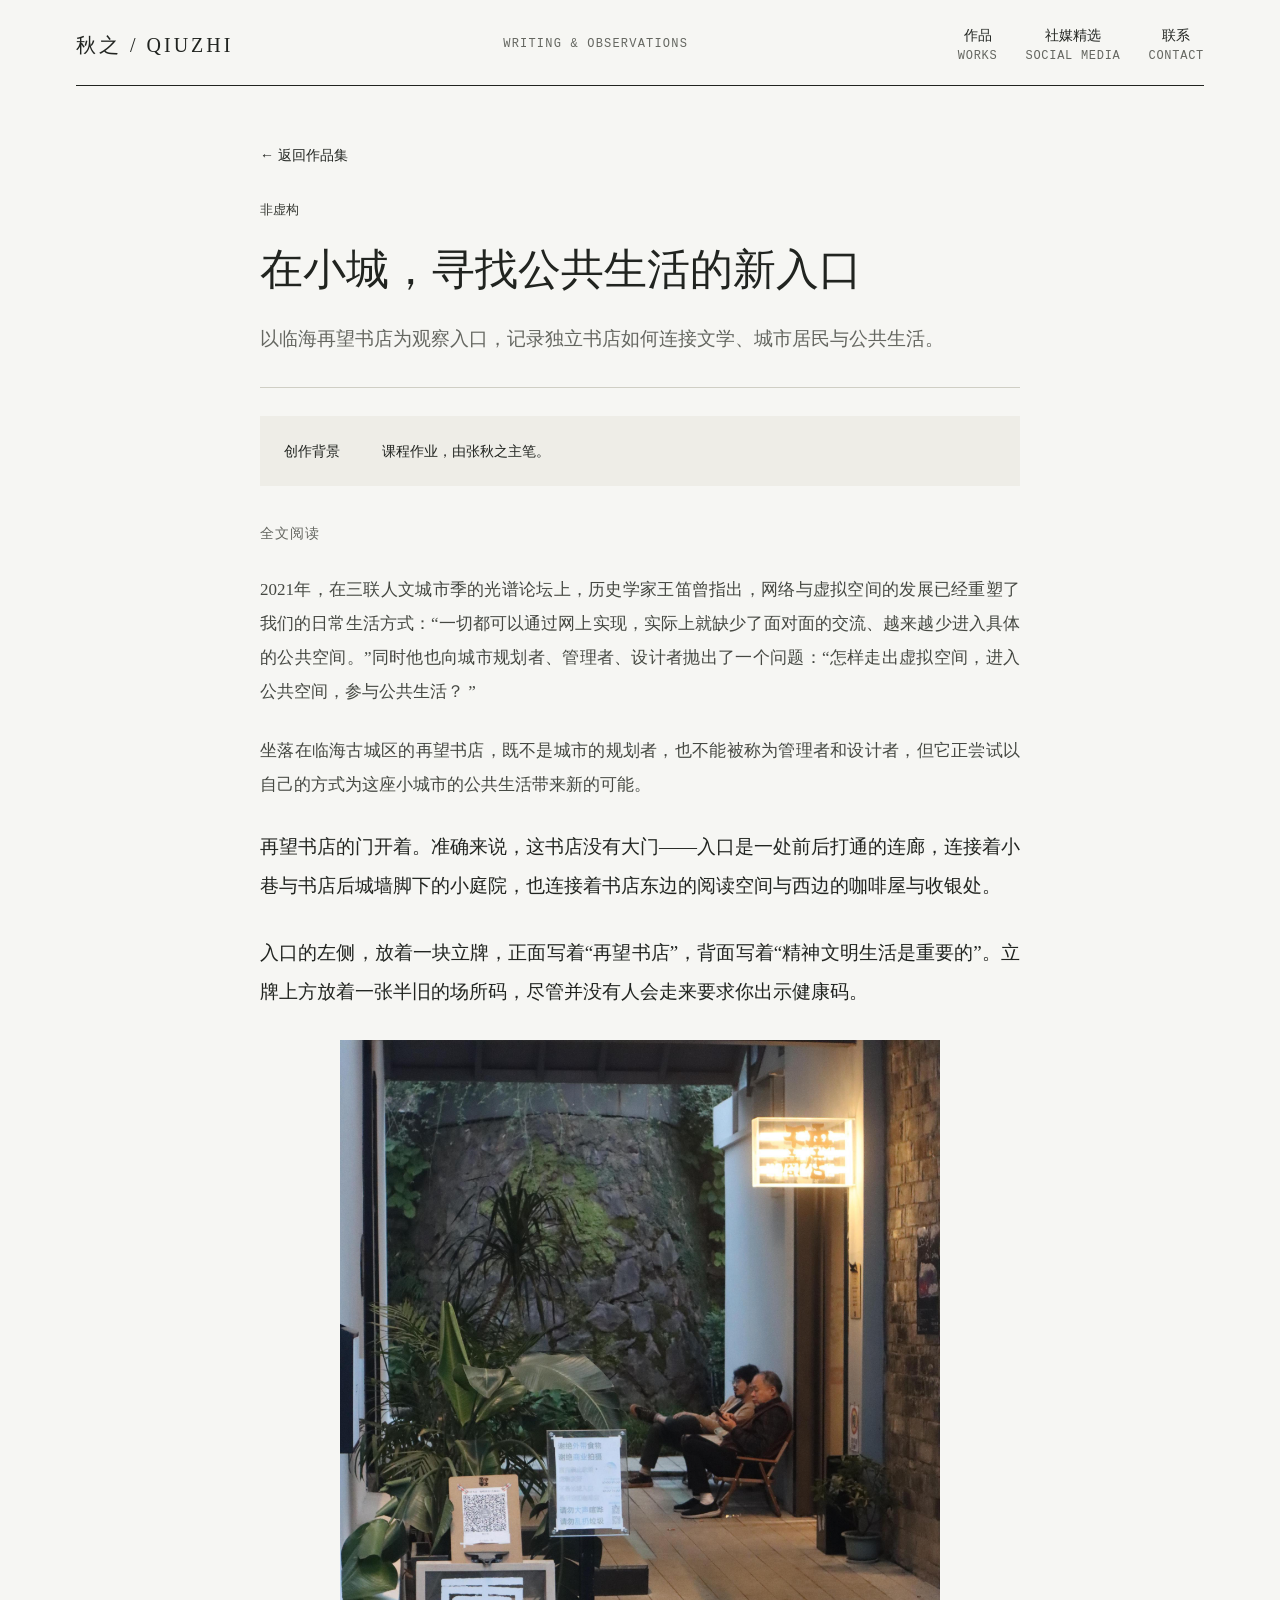
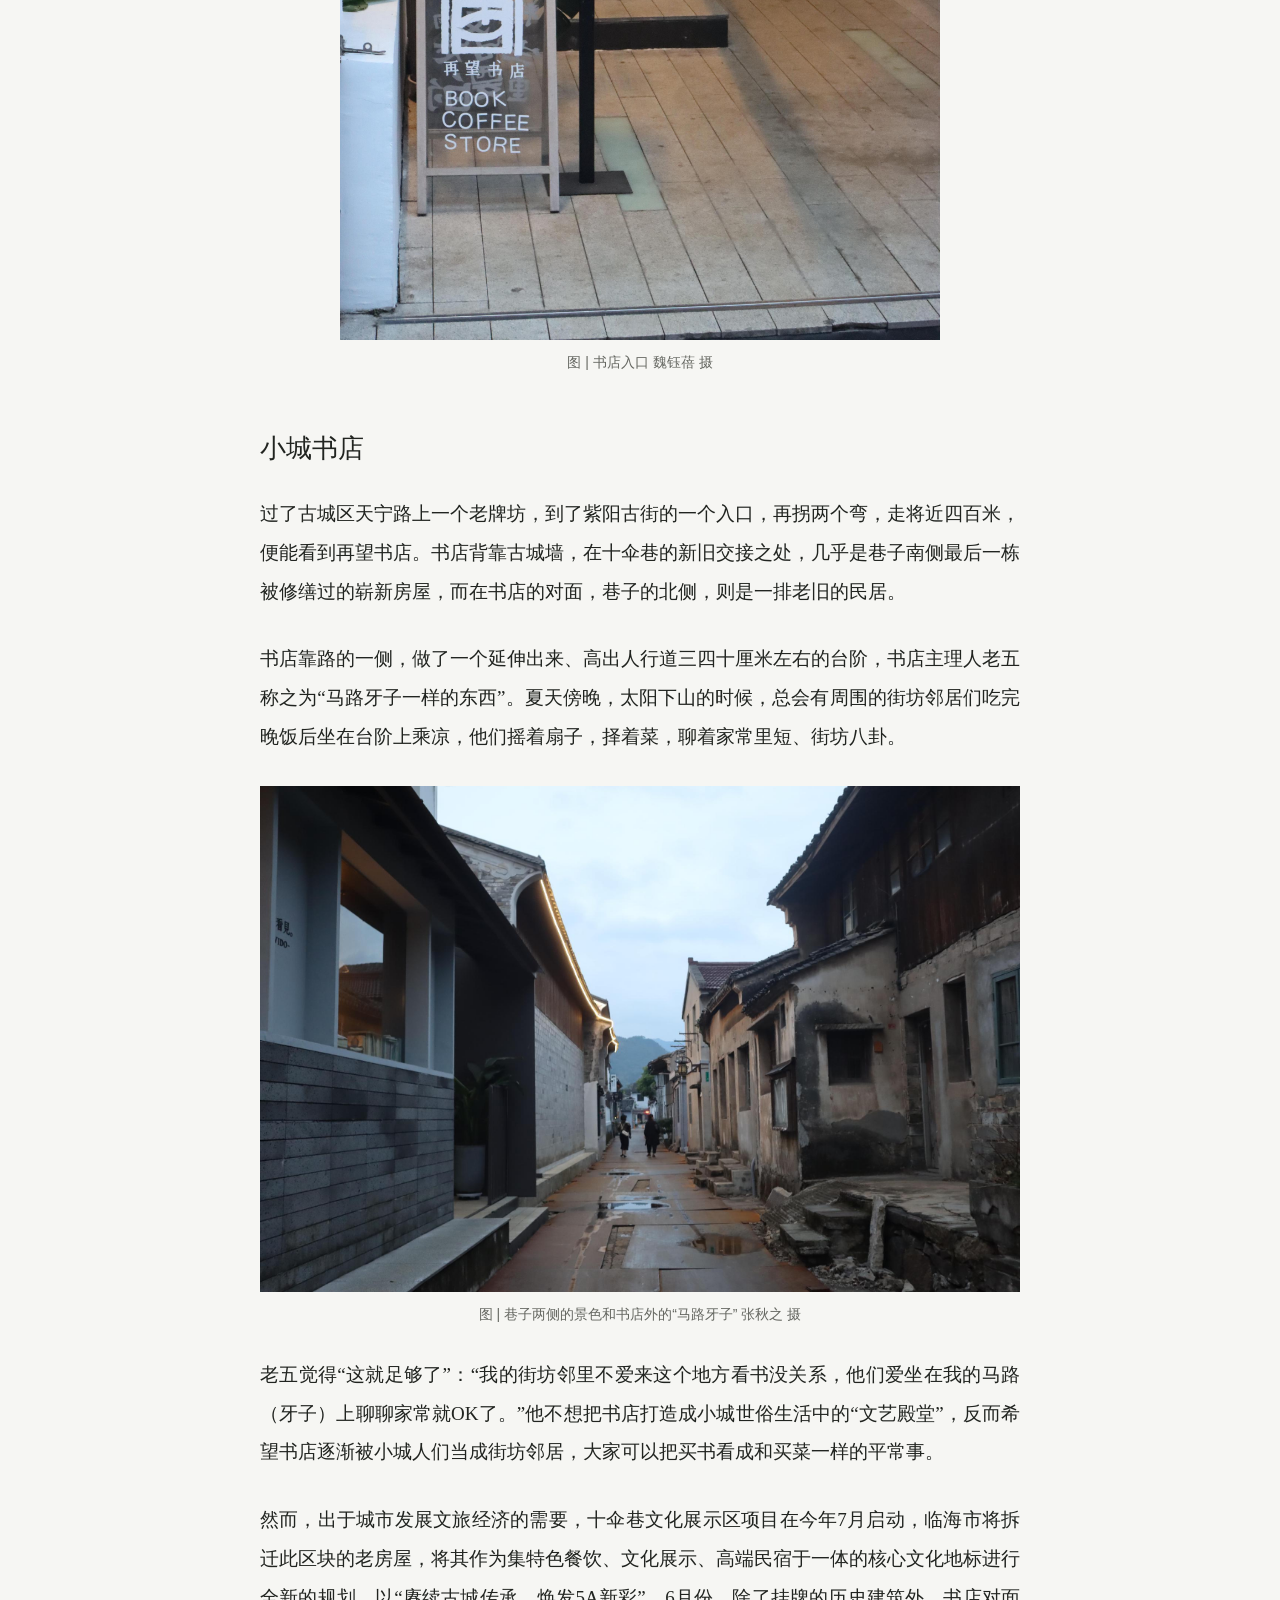
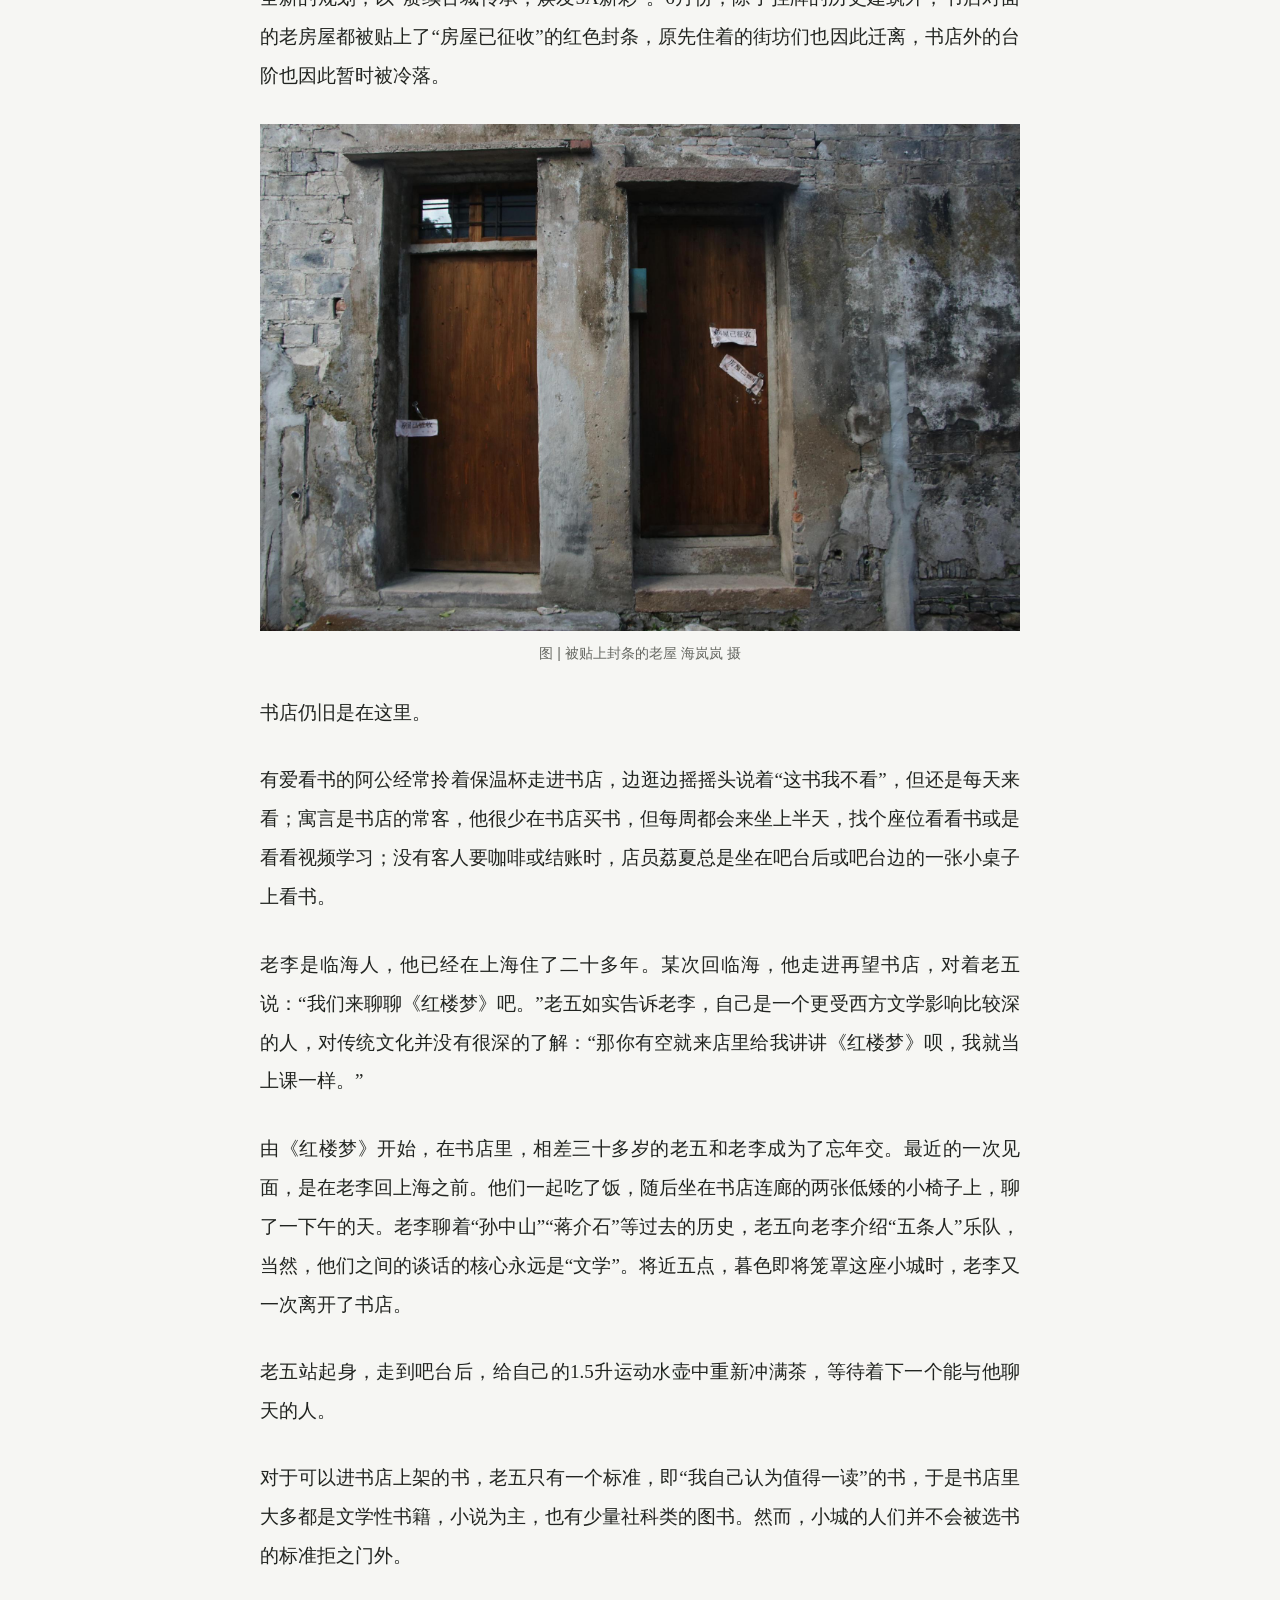
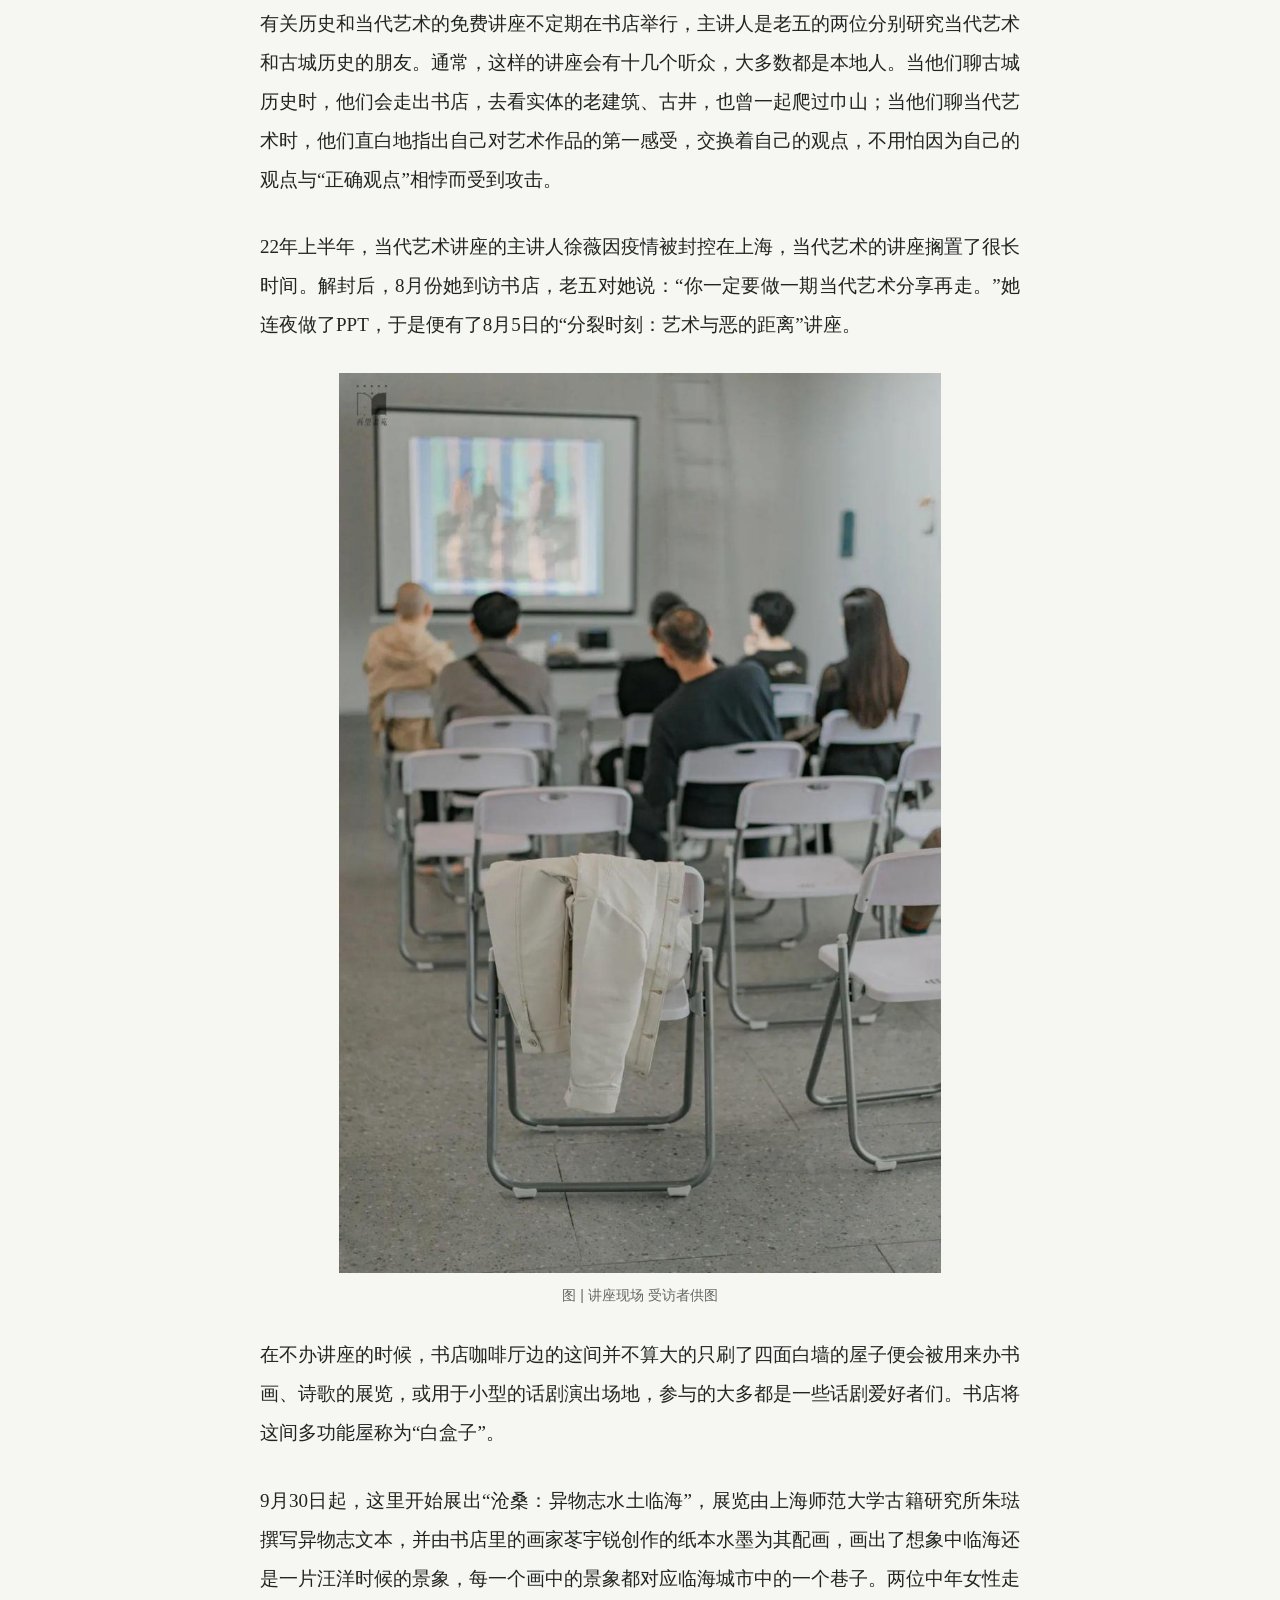
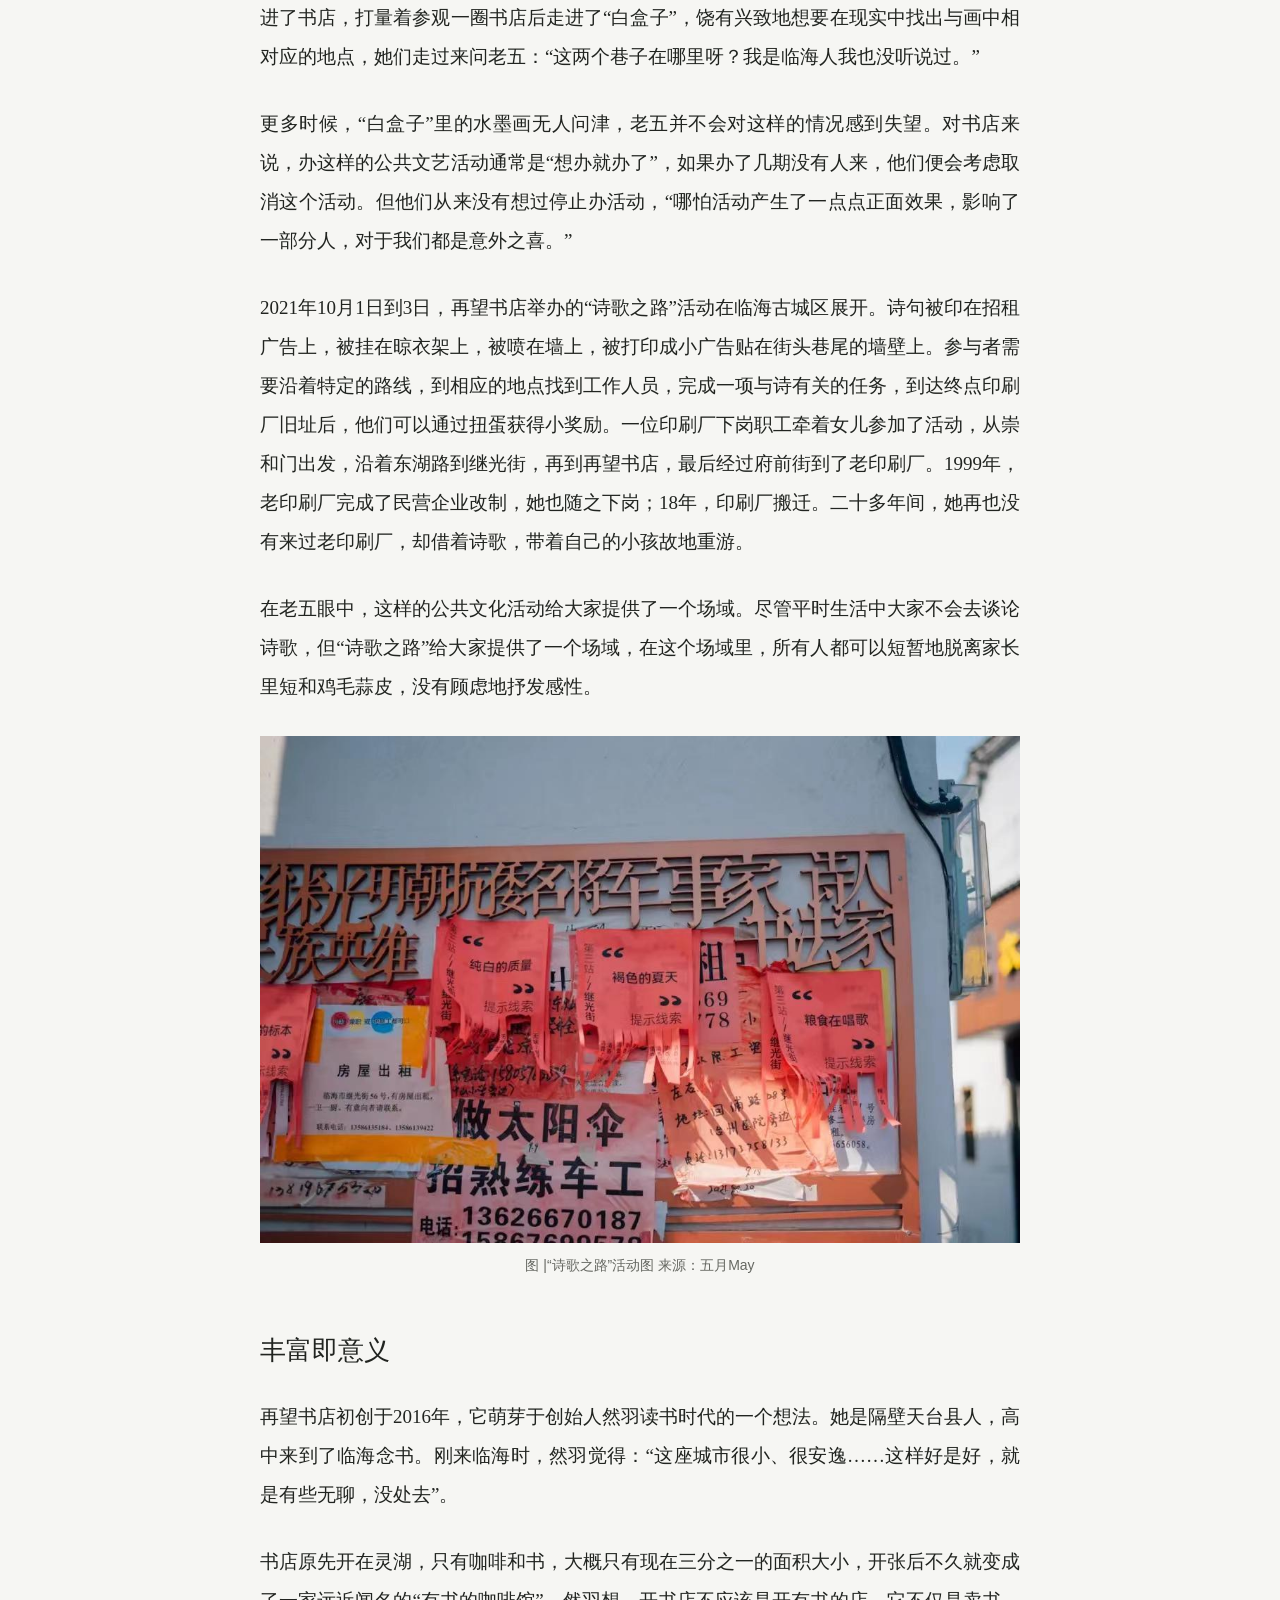
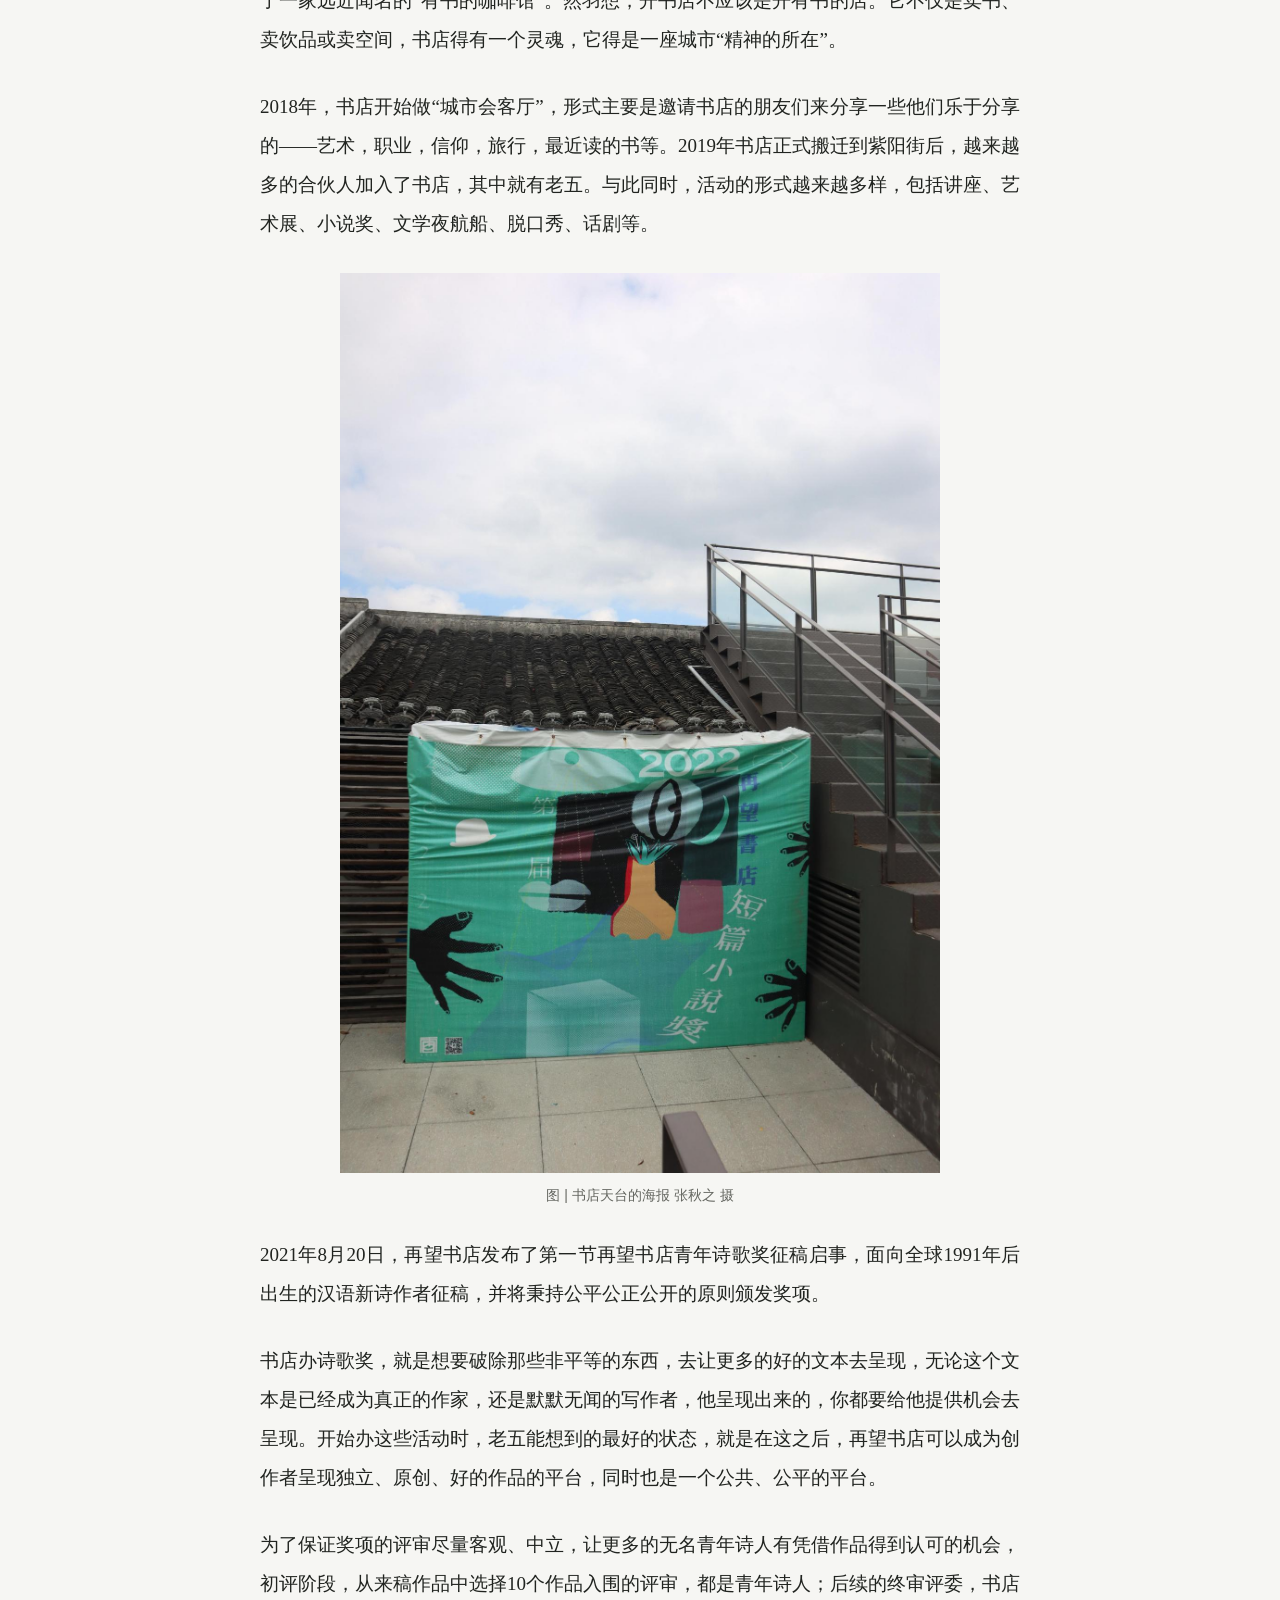
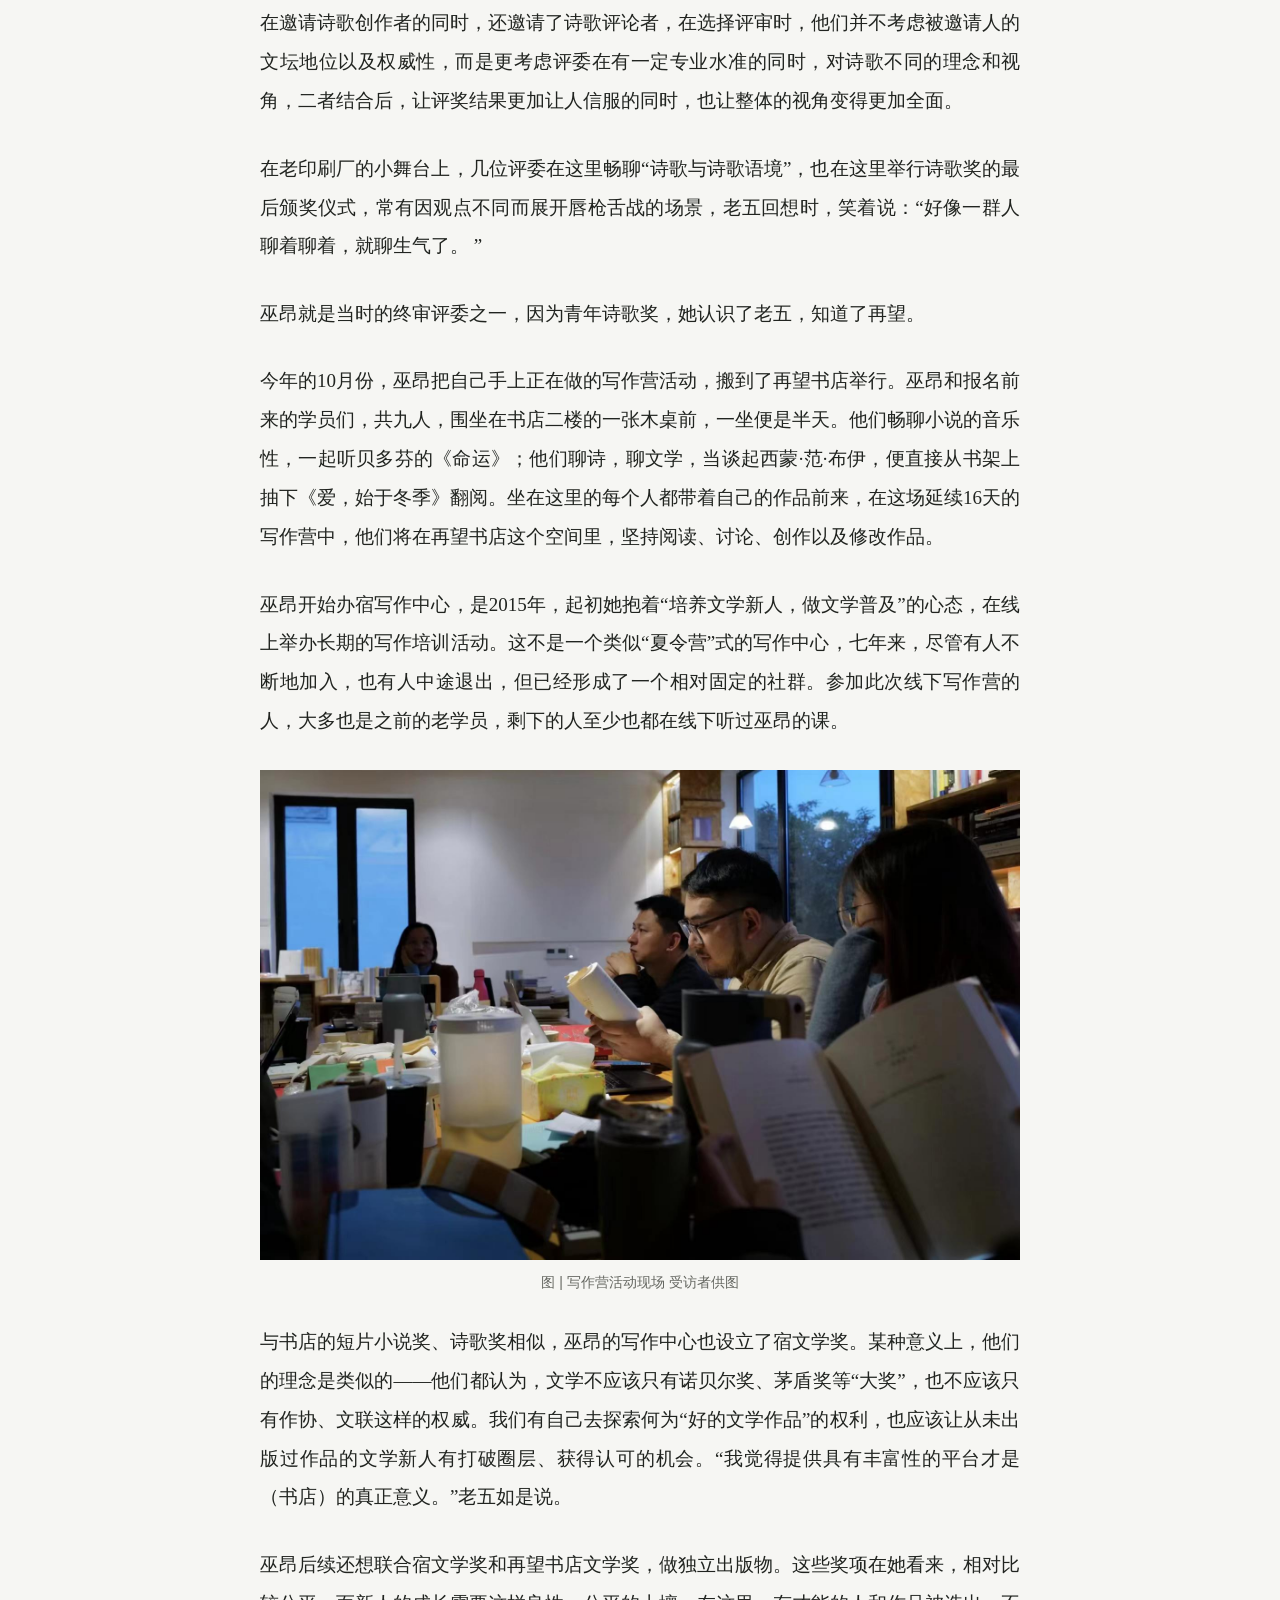
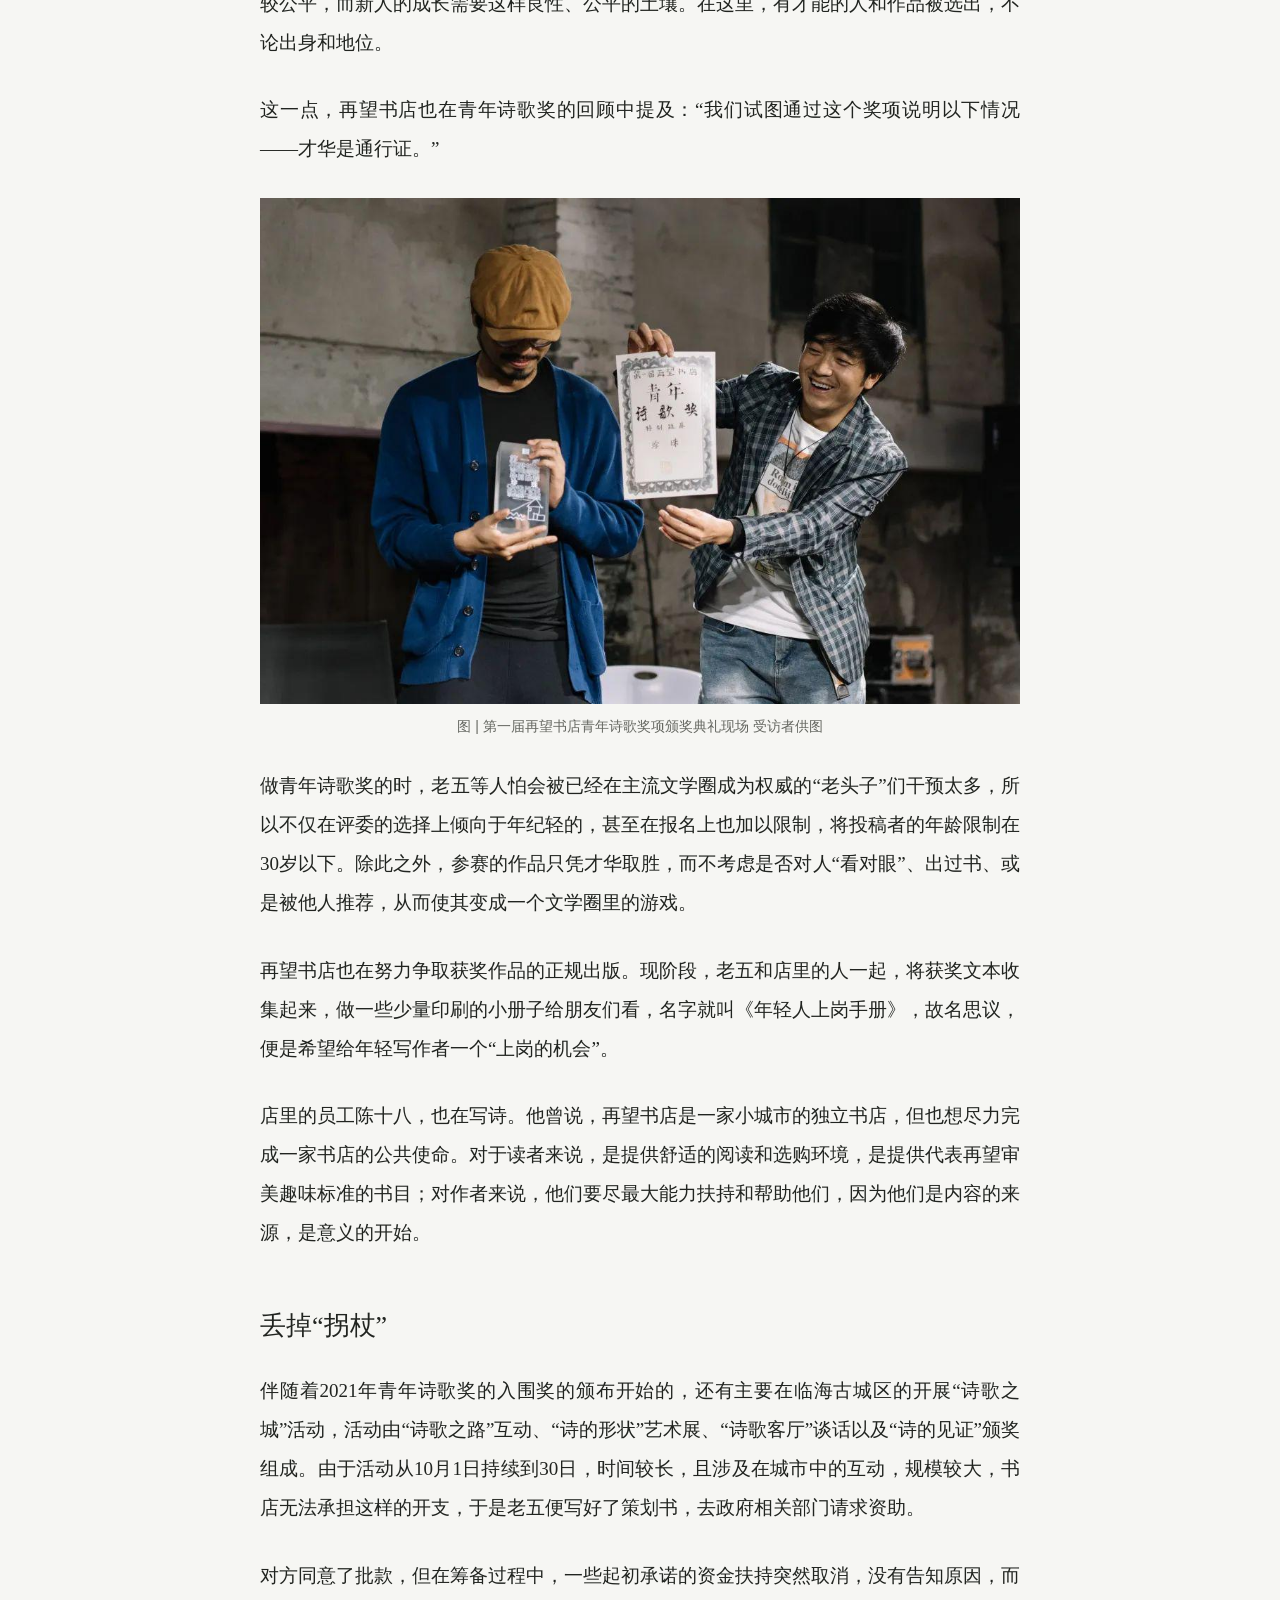
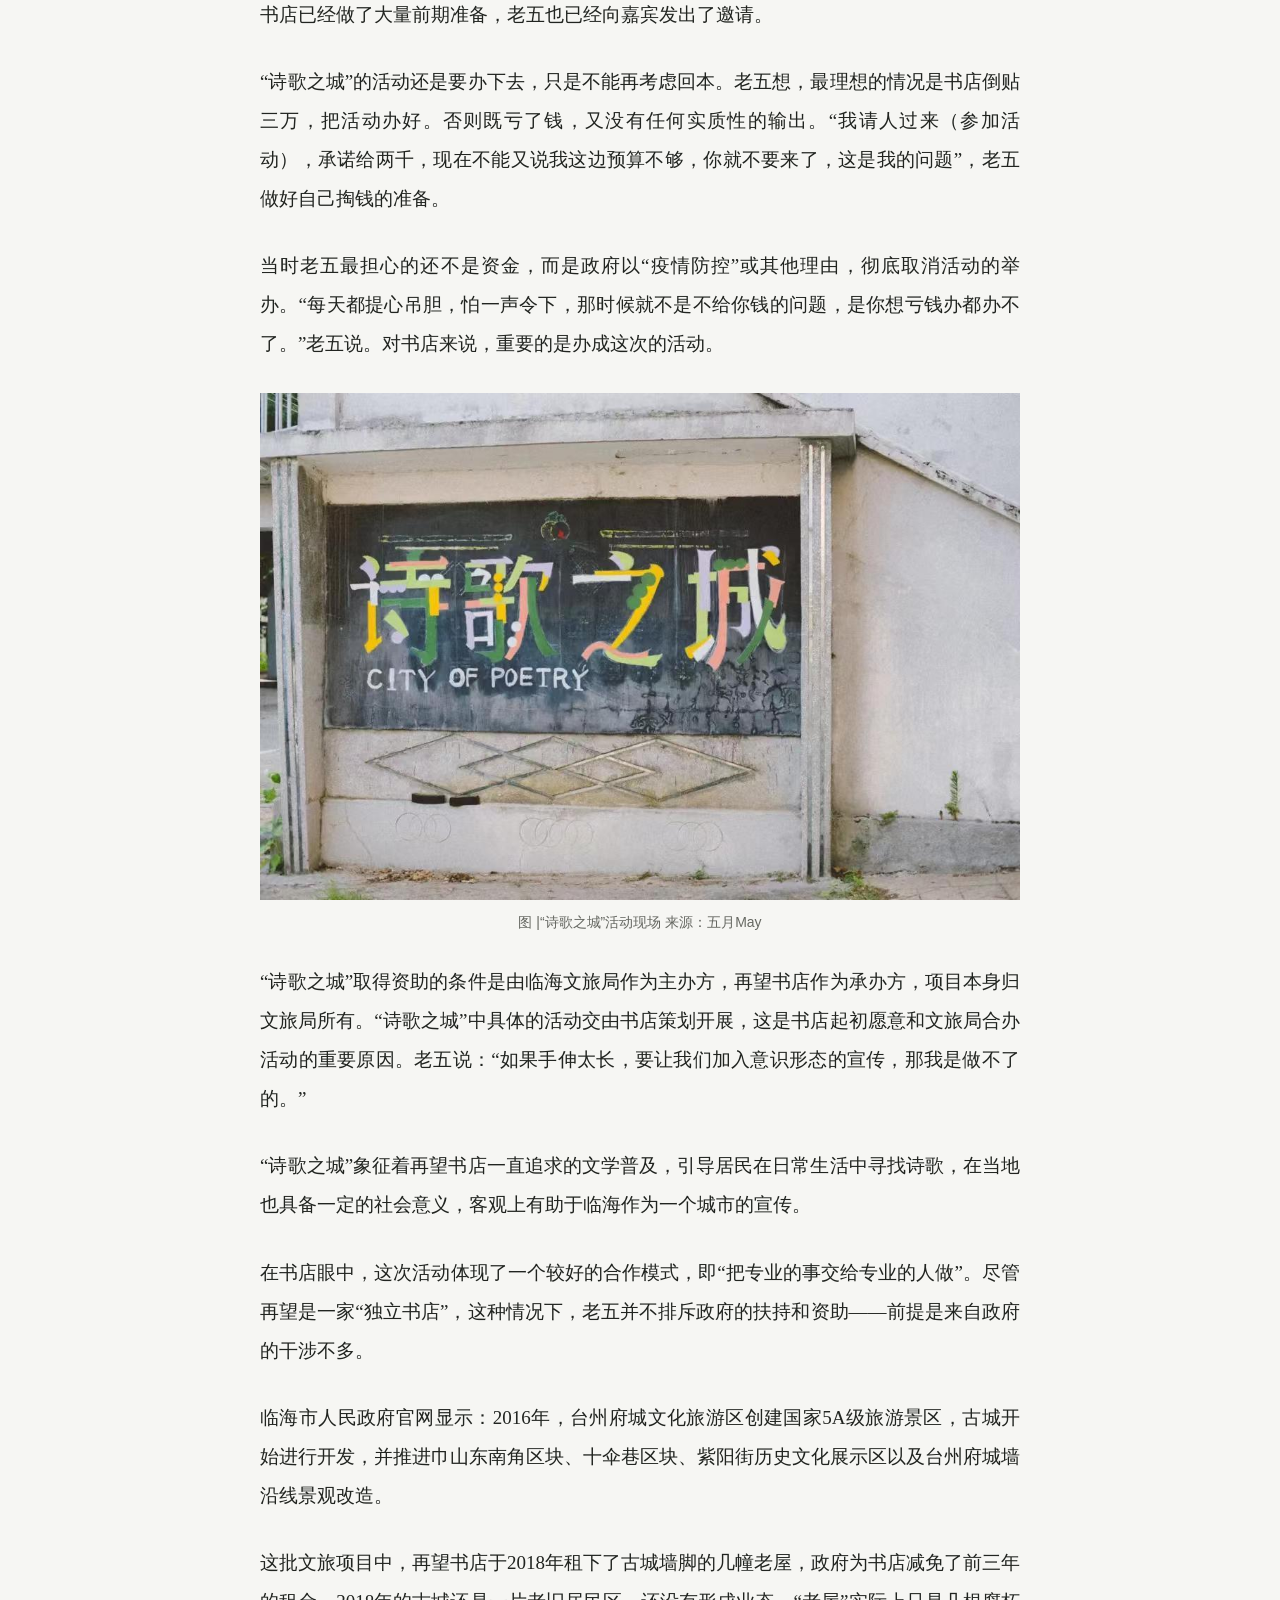
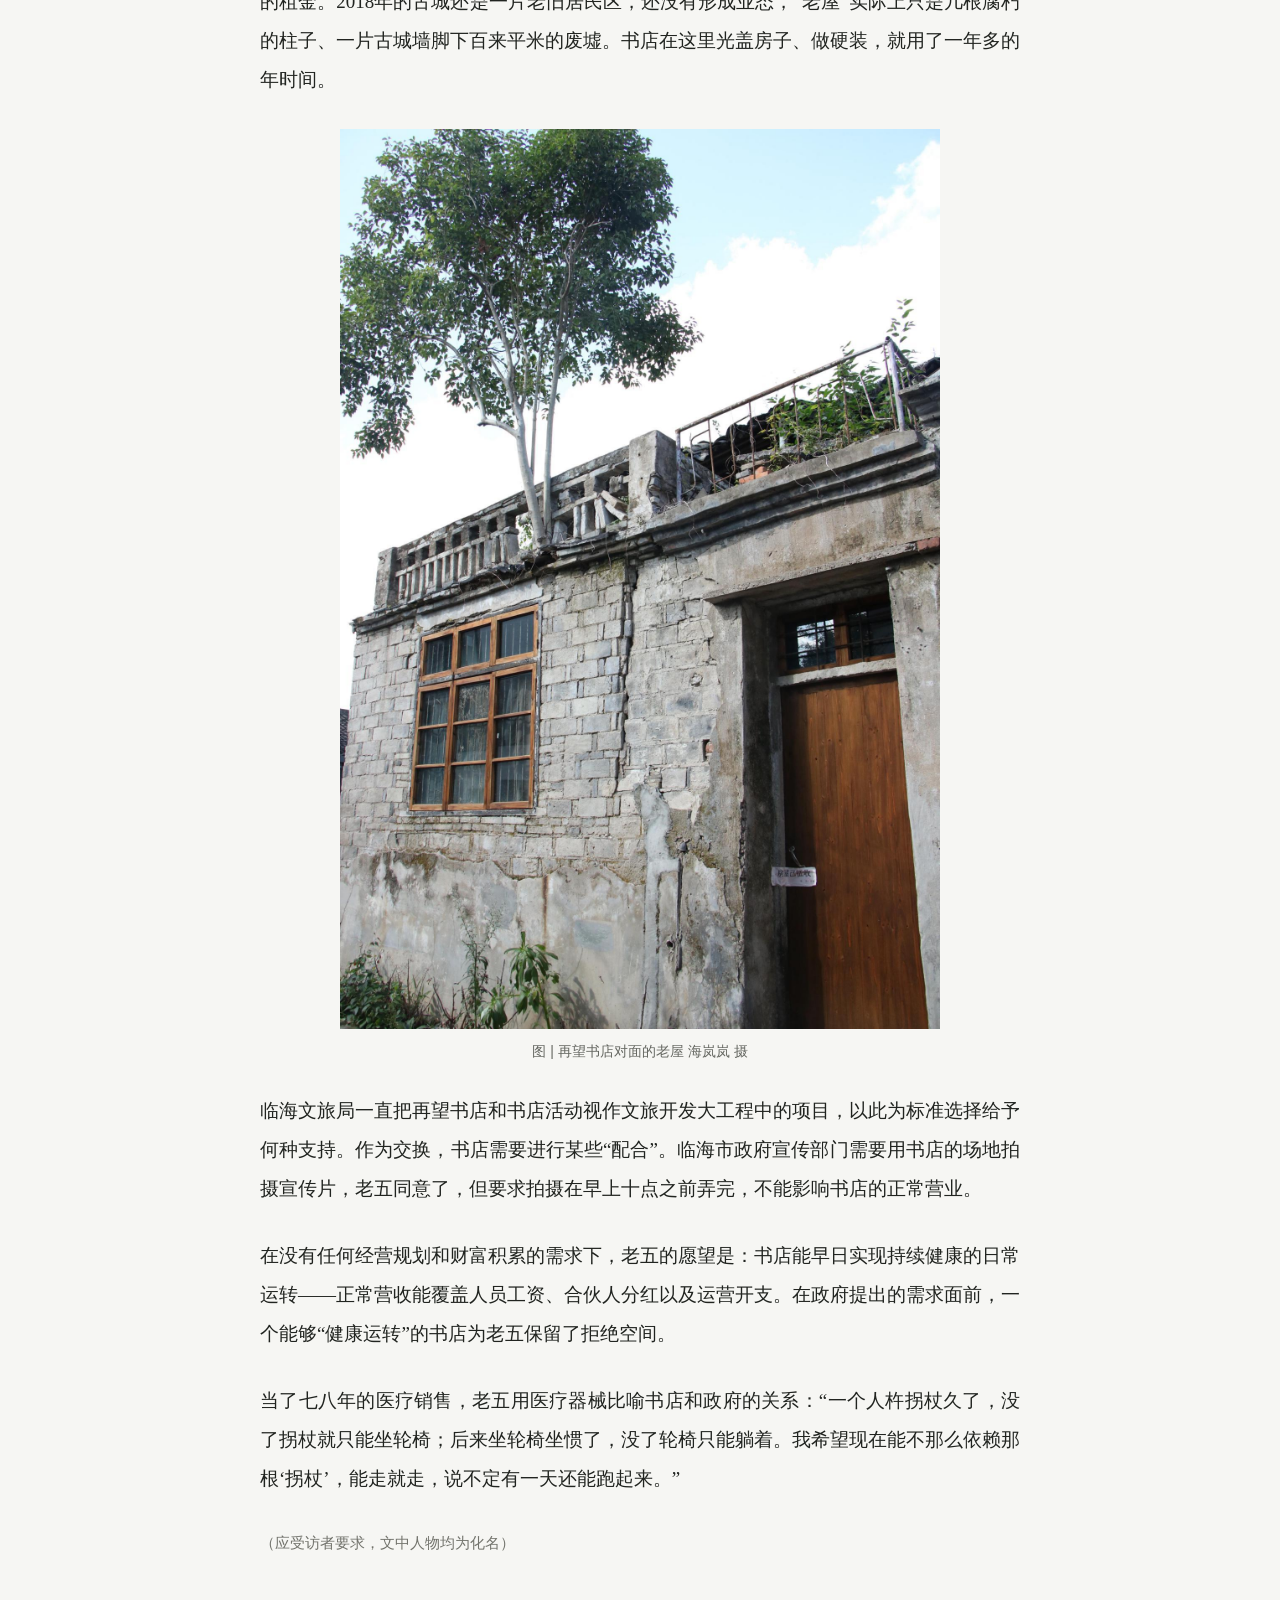
==== commit f8a1b45a: "Style bookstore article closing note consistently" ====
--- a/articles/bookstore-public-space.html
+++ b/articles/bookstore-public-space.html
@@ -5,4 +5,4 @@
 <link rel="icon" type="image/svg+xml" href="data:image/svg+xml,%3Csvg xmlns='http://www.w3.org/2000/svg' viewBox='0 0 32 32'%3E%3Crect width='32' height='32' fill='%23212420'/%3E%3Ctext x='16' y='23' font-size='23' text-anchor='middle' fill='%23f6f6f3' font-family='serif'%3E秋%3C/text%3E%3C/svg%3E">
 <link rel="stylesheet" href="../style.css"></head><body>
 <a class="skip" href="#main">跳至正文</a><div class="shell"><header class="masthead"><a class="wordmark" href="../index.html" aria-label="张秋之，首页">秋之 / QIUZHI</a>
-<span class="mast-meta">WRITING &amp; OBSERVATIONS</span><nav class="header-nav" aria-label="主导航"><a href="../index.html#works"><span>作品</span><span class="nav-en" lang="en">WORKS</span></a><a href="../index.html#social"><span>社媒精选</span><span class="nav-en" lang="en">SOCIAL MEDIA</span></a><a href="../index.html#contact"><span>联系</span><span class="nav-en" lang="en">CONTACT</span></a></nav></header><main id="main" class="reader"><a class="back-link" href="../index.html#bookstore-public-space">← 返回作品集</a><article><header class="reader-head"><div class="card-meta"><span class="category">非虚构</span></div><h1>在小城，寻找公共生活的新入口</h1><p class="deck">以临海再望书店为观察入口，记录独立书店如何连接文学、城市居民与公共生活。</p></header><aside class="reader-meta"><dl class="notes"><dt>创作背景</dt><dd>课程作业，由张秋之主笔。</dd></dl></aside><section class="reader-section"><h2>全文阅读</h2><div class="prose"><p class="opening-quote">2021年，在三联人文城市季的光谱论坛上，历史学家王笛曾指出，网络与虚拟空间的发展已经重塑了我们的日常生活方式：“一切都可以通过网上实现，实际上就缺少了面对面的交流、越来越少进入具体的公共空间。”同时他也向城市规划者、管理者、设计者抛出了一个问题：“怎样走出虚拟空间，进入公共空间，参与公共生活？ ”</p><p class="opening-quote">坐落在临海古城区的再望书店，既不是城市的规划者，也不能被称为管理者和设计者，但它正尝试以自己的方式为这座小城市的公共生活带来新的可能。</p><p>再望书店的门开着。准确来说，这书店没有大门——入口是一处前后打通的连廊，连接着小巷与书店后城墙脚下的小庭院，也连接着书店东边的阅读空间与西边的咖啡屋与收银处。</p><p>入口的左侧，放着一块立牌，正面写着“再望书店”，背面写着“精神文明生活是重要的”。立牌上方放着一张半旧的场所码，尽管并没有人会走来要求你出示健康码。</p><figure><a href="../assets/bookstore-public-space/image-01.jpg" target="_blank" rel="noopener" aria-label="查看配图原图"><img src="../assets/bookstore-public-space/image-01.jpg" alt="图 | 书店入口 魏钰蓓 摄" width="2168" height="3252" loading="lazy"></a><figcaption>图 | 书店入口 魏钰蓓 摄</figcaption></figure><h2>小城书店</h2><p>过了古城区天宁路上一个老牌坊，到了紫阳古街的一个入口，再拐两个弯，走将近四百米，便能看到再望书店。书店背靠古城墙，在十伞巷的新旧交接之处，几乎是巷子南侧最后一栋被修缮过的崭新房屋，而在书店的对面，巷子的北侧，则是一排老旧的民居。</p><p>书店靠路的一侧，做了一个延伸出来、高出人行道三四十厘米左右的台阶，书店主理人老五称之为“马路牙子一样的东西”。夏天傍晚，太阳下山的时候，总会有周围的街坊邻居们吃完晚饭后坐在台阶上乘凉，他们摇着扇子，择着菜，聊着家常里短、街坊八卦。</p><figure><a href="../assets/bookstore-public-space/image-02.jpg" target="_blank" rel="noopener" aria-label="查看配图原图"><img src="../assets/bookstore-public-space/image-02.jpg" alt="图 | 巷子两侧的景色和书店外的“马路牙子” 张秋之 摄" width="2049" height="1366" loading="lazy"></a><figcaption>图 | 巷子两侧的景色和书店外的“马路牙子” 张秋之 摄</figcaption></figure><p>老五觉得“这就足够了”：“我的街坊邻里不爱来这个地方看书没关系，他们爱坐在我的马路（牙子）上聊聊家常就OK了。”他不想把书店打造成小城世俗生活中的“文艺殿堂”，反而希望书店逐渐被小城人们当成街坊邻居，大家可以把买书看成和买菜一样的平常事。</p><p>然而，出于城市发展文旅经济的需要，十伞巷文化展示区项目在今年7月启动，临海市将拆迁此区块的老房屋，将其作为集特色餐饮、文化展示、高端民宿于一体的核心文化地标进行全新的规划，以“赓续古城传承，焕发5A新彩”。6月份，除了挂牌的历史建筑外，书店对面的老房屋都被贴上了“房屋已征收”的红色封条，原先住着的街坊们也因此迁离，书店外的台阶也因此暂时被冷落。</p><figure><a href="../assets/bookstore-public-space/image-03.jpg" target="_blank" rel="noopener" aria-label="查看配图原图"><img src="../assets/bookstore-public-space/image-03.jpg" alt="图 | 被贴上封条的老屋 海岚岚 摄" width="2061" height="1374" loading="lazy"></a><figcaption>图 | 被贴上封条的老屋 海岚岚 摄</figcaption></figure><p>书店仍旧是在这里。</p><p>有爱看书的阿公经常拎着保温杯走进书店，边逛边摇摇头说着“这书我不看”，但还是每天来看；寓言是书店的常客，他很少在书店买书，但每周都会来坐上半天，找个座位看看书或是看看视频学习；没有客人要咖啡或结账时，店员荔夏总是坐在吧台后或吧台边的一张小桌子上看书。</p><p>老李是临海人，他已经在上海住了二十多年。某次回临海，他走进再望书店，对着老五说：“我们来聊聊《红楼梦》吧。”老五如实告诉老李，自己是一个更受西方文学影响比较深的人，对传统文化并没有很深的了解：“那你有空就来店里给我讲讲《红楼梦》呗，我就当上课一样。”</p><p>由《红楼梦》开始，在书店里，相差三十多岁的老五和老李成为了忘年交。最近的一次见面，是在老李回上海之前。他们一起吃了饭，随后坐在书店连廊的两张低矮的小椅子上，聊了一下午的天。老李聊着“孙中山”“蒋介石”等过去的历史，老五向老李介绍“五条人”乐队，当然，他们之间的谈话的核心永远是“文学”。将近五点，暮色即将笼罩这座小城时，老李又一次离开了书店。</p><p>老五站起身，走到吧台后，给自己的1.5升运动水壶中重新冲满茶，等待着下一个能与他聊天的人。</p><p>对于可以进书店上架的书，老五只有一个标准，即“我自己认为值得一读”的书，于是书店里大多都是文学性书籍，小说为主，也有少量社科类的图书。然而，小城的人们并不会被选书的标准拒之门外。</p><p>有关历史和当代艺术的免费讲座不定期在书店举行，主讲人是老五的两位分别研究当代艺术和古城历史的朋友。通常，这样的讲座会有十几个听众，大多数都是本地人。当他们聊古城历史时，他们会走出书店，去看实体的老建筑、古井，也曾一起爬过巾山；当他们聊当代艺术时，他们直白地指出自己对艺术作品的第一感受，交换着自己的观点，不用怕因为自己的观点与“正确观点”相悖而受到攻击。</p><p>22年上半年，当代艺术讲座的主讲人徐薇因疫情被封控在上海，当代艺术的讲座搁置了很长时间。解封后，8月份她到访书店，老五对她说：“你一定要做一期当代艺术分享再走。”她连夜做了PPT，于是便有了8月5日的“分裂时刻：艺术与恶的距离”讲座。</p><figure><a href="../assets/bookstore-public-space/image-04.jpg" target="_blank" rel="noopener" aria-label="查看配图原图"><img src="../assets/bookstore-public-space/image-04.jpg" alt="图 | 讲座现场 受访者供图" width="856" height="1280" loading="lazy"></a><figcaption>图 | 讲座现场 受访者供图</figcaption></figure><p>在不办讲座的时候，书店咖啡厅边的这间并不算大的只刷了四面白墙的屋子便会被用来办书画、诗歌的展览，或用于小型的话剧演出场地，参与的大多都是一些话剧爱好者们。书店将这间多功能屋称为“白盒子”。</p><p>9月30日起，这里开始展出“沧桑：异物志水土临海”，展览由上海师范大学古籍研究所朱琺撰写异物志文本，并由书店里的画家苳宇锐创作的纸本水墨为其配画，画出了想象中临海还是一片汪洋时候的景象，每一个画中的景象都对应临海城市中的一个巷子。两位中年女性走进了书店，打量着参观一圈书店后走进了“白盒子”，饶有兴致地想要在现实中找出与画中相对应的地点，她们走过来问老五：“这两个巷子在哪里呀？我是临海人我也没听说过。”</p><p>更多时候，“白盒子”里的水墨画无人问津，老五并不会对这样的情况感到失望。对书店来说，办这样的公共文艺活动通常是“想办就办了”，如果办了几期没有人来，他们便会考虑取消这个活动。但他们从来没有想过停止办活动，“哪怕活动产生了一点点正面效果，影响了一部分人，对于我们都是意外之喜。”</p><p>2021年10月1日到3日，再望书店举办的“诗歌之路”活动在临海古城区展开。诗句被印在招租广告上，被挂在晾衣架上，被喷在墙上，被打印成小广告贴在街头巷尾的墙壁上。参与者需要沿着特定的路线，到相应的地点找到工作人员，完成一项与诗有关的任务，到达终点印刷厂旧址后，他们可以通过扭蛋获得小奖励。一位印刷厂下岗职工牵着女儿参加了活动，从崇和门出发，沿着东湖路到继光街，再到再望书店，最后经过府前街到了老印刷厂。1999年，老印刷厂完成了民营企业改制，她也随之下岗；18年，印刷厂搬迁。二十多年间，她再也没有来过老印刷厂，却借着诗歌，带着自己的小孩故地重游。</p><p>在老五眼中，这样的公共文化活动给大家提供了一个场域。尽管平时生活中大家不会去谈论诗歌，但“诗歌之路”给大家提供了一个场域，在这个场域里，所有人都可以短暂地脱离家长里短和鸡毛蒜皮，没有顾虑地抒发感性。</p><figure><a href="../assets/bookstore-public-space/image-05.jpg" target="_blank" rel="noopener" aria-label="查看配图原图"><img src="../assets/bookstore-public-space/image-05.jpg" alt="图 |“诗歌之路”活动图 来源：五月May" width="1080" height="721" loading="lazy"></a><figcaption>图 |“诗歌之路”活动图 来源：五月May</figcaption></figure><h2>丰富即意义</h2><p>再望书店初创于2016年，它萌芽于创始人然羽读书时代的一个想法。她是隔壁天台县人，高中来到了临海念书。刚来临海时，然羽觉得：“这座城市很小、很安逸……这样好是好，就是有些无聊，没处去”。</p><p>书店原先开在灵湖，只有咖啡和书，大概只有现在三分之一的面积大小，开张后不久就变成了一家远近闻名的“有书的咖啡馆”。然羽想，开书店不应该是开有书的店。它不仅是卖书、卖饮品或卖空间，书店得有一个灵魂，它得是一座城市“精神的所在”。</p><p>2018年，书店开始做“城市会客厅”，形式主要是邀请书店的朋友们来分享一些他们乐于分享的——艺术，职业，信仰，旅行，最近读的书等。2019年书店正式搬迁到紫阳街后，越来越多的合伙人加入了书店，其中就有老五。与此同时，活动的形式越来越多样，包括讲座、艺术展、小说奖、文学夜航船、脱口秀、话剧等。</p><figure><a href="../assets/bookstore-public-space/image-06.jpg" target="_blank" rel="noopener" aria-label="查看配图原图"><img src="../assets/bookstore-public-space/image-06.jpg" alt="图 | 书店天台的海报 张秋之 摄" width="1295" height="1943" loading="lazy"></a><figcaption>图 | 书店天台的海报 张秋之 摄</figcaption></figure><p>2021年8月20日，再望书店发布了第一节再望书店青年诗歌奖征稿启事，面向全球1991年后出生的汉语新诗作者征稿，并将秉持公平公正公开的原则颁发奖项。</p><p>书店办诗歌奖，就是想要破除那些非平等的东西，去让更多的好的文本去呈现，无论这个文本是已经成为真正的作家，还是默默无闻的写作者，他呈现出来的，你都要给他提供机会去呈现。开始办这些活动时，老五能想到的最好的状态，就是在这之后，再望书店可以成为创作者呈现独立、原创、好的作品的平台，同时也是一个公共、公平的平台。</p><p>为了保证奖项的评审尽量客观、中立，让更多的无名青年诗人有凭借作品得到认可的机会，初评阶段，从来稿作品中选择10个作品入围的评审，都是青年诗人；后续的终审评委，书店在邀请诗歌创作者的同时，还邀请了诗歌评论者，在选择评审时，他们并不考虑被邀请人的文坛地位以及权威性，而是更考虑评委在有一定专业水准的同时，对诗歌不同的理念和视角，二者结合后，让评奖结果更加让人信服的同时，也让整体的视角变得更加全面。</p><p>在老印刷厂的小舞台上，几位评委在这里畅聊“诗歌与诗歌语境”，也在这里举行诗歌奖的最后颁奖仪式，常有因观点不同而展开唇枪舌战的场景，老五回想时，笑着说：“好像一群人聊着聊着，就聊生气了。 ”</p><p>巫昂就是当时的终审评委之一，因为青年诗歌奖，她认识了老五，知道了再望。</p><p>今年的10月份，巫昂把自己手上正在做的写作营活动，搬到了再望书店举行。巫昂和报名前来的学员们，共九人，围坐在书店二楼的一张木桌前，一坐便是半天。他们畅聊小说的音乐性，一起听贝多芬的《命运》；他们聊诗，聊文学，当谈起西蒙·范·布伊，便直接从书架上抽下《爱，始于冬季》翻阅。坐在这里的每个人都带着自己的作品前来，在这场延续16天的写作营中，他们将在再望书店这个空间里，坚持阅读、讨论、创作以及修改作品。</p><p>巫昂开始办宿写作中心，是2015年，起初她抱着“培养文学新人，做文学普及”的心态，在线上举办长期的写作培训活动。这不是一个类似“夏令营”式的写作中心，七年来，尽管有人不断地加入，也有人中途退出，但已经形成了一个相对固定的社群。参加此次线下写作营的人，大多也是之前的老学员，剩下的人至少也都在线下听过巫昂的课。</p><figure><a href="../assets/bookstore-public-space/image-07.jpg" target="_blank" rel="noopener" aria-label="查看配图原图"><img src="../assets/bookstore-public-space/image-07.jpg" alt="图 | 写作营活动现场 受访者供图" width="1676" height="1080" loading="lazy"></a><figcaption>图 | 写作营活动现场 受访者供图</figcaption></figure><p>与书店的短片小说奖、诗歌奖相似，巫昂的写作中心也设立了宿文学奖。某种意义上，他们的理念是类似的——他们都认为，文学不应该只有诺贝尔奖、茅盾奖等“大奖”，也不应该只有作协、文联这样的权威。我们有自己去探索何为“好的文学作品”的权利，也应该让从未出版过作品的文学新人有打破圈层、获得认可的机会。“我觉得提供具有丰富性的平台才是（书店）的真正意义。”老五如是说。</p><p>巫昂后续还想联合宿文学奖和再望书店文学奖，做独立出版物。这些奖项在她看来，相对比较公平，而新人的成长需要这样良性、公平的土壤。在这里，有才能的人和作品被选出，不论出身和地位。</p><p>这一点，再望书店也在青年诗歌奖的回顾中提及：“我们试图通过这个奖项说明以下情况——才华是通行证。”</p><figure><a href="../assets/bookstore-public-space/image-08.jpg" target="_blank" rel="noopener" aria-label="查看配图原图"><img src="../assets/bookstore-public-space/image-08.jpg" alt="图 | 第一届再望书店青年诗歌奖项颁奖典礼现场 受访者供图" width="1080" height="720" loading="lazy"></a><figcaption>图 | 第一届再望书店青年诗歌奖项颁奖典礼现场 受访者供图</figcaption></figure><p>做青年诗歌奖的时，老五等人怕会被已经在主流文学圈成为权威的“老头子”们干预太多，所以不仅在评委的选择上倾向于年纪轻的，甚至在报名上也加以限制，将投稿者的年龄限制在30岁以下。除此之外，参赛的作品只凭才华取胜，而不考虑是否对人“看对眼”、出过书、或是被他人推荐，从而使其变成一个文学圈里的游戏。</p><p>再望书店也在努力争取获奖作品的正规出版。现阶段，老五和店里的人一起，将获奖文本收集起来，做一些少量印刷的小册子给朋友们看，名字就叫《年轻人上岗手册》，故名思议，便是希望给年轻写作者一个“上岗的机会”。</p><p>店里的员工陈十八，也在写诗。他曾说，再望书店是一家小城市的独立书店，但也想尽力完成一家书店的公共使命。对于读者来说，是提供舒适的阅读和选购环境，是提供代表再望审美趣味标准的书目；对作者来说，他们要尽最大能力扶持和帮助他们，因为他们是内容的来源，是意义的开始。</p><h2>丢掉“拐杖”</h2><p>伴随着2021年青年诗歌奖的入围奖的颁布开始的，还有主要在临海古城区的开展“诗歌之城”活动，活动由“诗歌之路”互动、“诗的形状”艺术展、“诗歌客厅”谈话以及“诗的见证”颁奖组成。由于活动从10月1日持续到30日，时间较长，且涉及在城市中的互动，规模较大，书店无法承担这样的开支，于是老五便写好了策划书，去政府相关部门请求资助。</p><p>对方同意了批款，但在筹备过程中，一些起初承诺的资金扶持突然取消，没有告知原因，而书店已经做了大量前期准备，老五也已经向嘉宾发出了邀请。</p><p>“诗歌之城”的活动还是要办下去，只是不能再考虑回本。老五想，最理想的情况是书店倒贴三万，把活动办好。否则既亏了钱，又没有任何实质性的输出。“我请人过来（参加活动），承诺给两千，现在不能又说我这边预算不够，你就不要来了，这是我的问题”，老五做好自己掏钱的准备。</p><p>当时老五最担心的还不是资金，而是政府以“疫情防控”或其他理由，彻底取消活动的举办。“每天都提心吊胆，怕一声令下，那时候就不是不给你钱的问题，是你想亏钱办都办不了。”老五说。对书店来说，重要的是办成这次的活动。</p><figure><a href="../assets/bookstore-public-space/image-09.jpg" target="_blank" rel="noopener" aria-label="查看配图原图"><img src="../assets/bookstore-public-space/image-09.jpg" alt="图 |“诗歌之城”活动现场 来源：五月May" width="1080" height="721" loading="lazy"></a><figcaption>图 |“诗歌之城”活动现场 来源：五月May</figcaption></figure><p>“诗歌之城”取得资助的条件是由临海文旅局作为主办方，再望书店作为承办方，项目本身归文旅局所有。“诗歌之城”中具体的活动交由书店策划开展，这是书店起初愿意和文旅局合办活动的重要原因。老五说：“如果手伸太长，要让我们加入意识形态的宣传，那我是做不了的。”</p><p>“诗歌之城”象征着再望书店一直追求的文学普及，引导居民在日常生活中寻找诗歌，在当地也具备一定的社会意义，客观上有助于临海作为一个城市的宣传。</p><p>在书店眼中，这次活动体现了一个较好的合作模式，即“把专业的事交给专业的人做”。尽管再望是一家“独立书店”，这种情况下，老五并不排斥政府的扶持和资助——前提是来自政府的干涉不多。</p><p>临海市人民政府官网显示：2016年，台州府城文化旅游区创建国家5A级旅游景区，古城开始进行开发，并推进巾山东南角区块、十伞巷区块、紫阳街历史文化展示区以及台州府城墙沿线景观改造。</p><p>这批文旅项目中，再望书店于2018年租下了古城墙脚的几幢老屋，政府为书店减免了前三年的租金。2018年的古城还是一片老旧居民区，还没有形成业态，“老屋”实际上只是几根腐朽的柱子、一片古城墙脚下百来平米的废墟。书店在这里光盖房子、做硬装，就用了一年多的年时间。</p><figure><a href="../assets/bookstore-public-space/image-10.jpg" target="_blank" rel="noopener" aria-label="查看配图原图"><img src="../assets/bookstore-public-space/image-10.jpg" alt="图 | 再望书店对面的老屋 海岚岚 摄" width="1432" height="2148" loading="lazy"></a><figcaption>图 | 再望书店对面的老屋 海岚岚 摄</figcaption></figure><p>临海文旅局一直把再望书店和书店活动视作文旅开发大工程中的项目，以此为标准选择给予何种支持。作为交换，书店需要进行某些“配合”。临海市政府宣传部门需要用书店的场地拍摄宣传片，老五同意了，但要求拍摄在早上十点之前弄完，不能影响书店的正常营业。</p><p>在没有任何经营规划和财富积累的需求下，老五的愿望是：书店能早日实现持续健康的日常运转——正常营收能覆盖人员工资、合伙人分红以及运营开支。在政府提出的需求面前，一个能够“健康运转”的书店为老五保留了拒绝空间。</p><p>当了七八年的医疗销售，老五用医疗器械比喻书店和政府的关系：“一个人杵拐杖久了，没了拐杖就只能坐轮椅；后来坐轮椅坐惯了，没了轮椅只能躺着。我希望现在能不那么依赖那根‘拐杖’，能走就走，说不定有一天还能跑起来。”</p><p>（应受访者要求，文中人物均为化名）</p></div></section></article><nav class="reader-end"><a href="../index.html#bookstore-public-space">← 返回作品集</a></nav></main><footer><span>© 张秋之 · 内容创作作品集</span></footer></div></body></html>+<span class="mast-meta">WRITING &amp; OBSERVATIONS</span><nav class="header-nav" aria-label="主导航"><a href="../index.html#works"><span>作品</span><span class="nav-en" lang="en">WORKS</span></a><a href="../index.html#social"><span>社媒精选</span><span class="nav-en" lang="en">SOCIAL MEDIA</span></a><a href="../index.html#contact"><span>联系</span><span class="nav-en" lang="en">CONTACT</span></a></nav></header><main id="main" class="reader"><a class="back-link" href="../index.html#bookstore-public-space">← 返回作品集</a><article><header class="reader-head"><div class="card-meta"><span class="category">非虚构</span></div><h1>在小城，寻找公共生活的新入口</h1><p class="deck">以临海再望书店为观察入口，记录独立书店如何连接文学、城市居民与公共生活。</p></header><aside class="reader-meta"><dl class="notes"><dt>创作背景</dt><dd>课程作业，由张秋之主笔。</dd></dl></aside><section class="reader-section"><h2>全文阅读</h2><div class="prose"><p class="opening-quote">2021年，在三联人文城市季的光谱论坛上，历史学家王笛曾指出，网络与虚拟空间的发展已经重塑了我们的日常生活方式：“一切都可以通过网上实现，实际上就缺少了面对面的交流、越来越少进入具体的公共空间。”同时他也向城市规划者、管理者、设计者抛出了一个问题：“怎样走出虚拟空间，进入公共空间，参与公共生活？ ”</p><p class="opening-quote">坐落在临海古城区的再望书店，既不是城市的规划者，也不能被称为管理者和设计者，但它正尝试以自己的方式为这座小城市的公共生活带来新的可能。</p><p>再望书店的门开着。准确来说，这书店没有大门——入口是一处前后打通的连廊，连接着小巷与书店后城墙脚下的小庭院，也连接着书店东边的阅读空间与西边的咖啡屋与收银处。</p><p>入口的左侧，放着一块立牌，正面写着“再望书店”，背面写着“精神文明生活是重要的”。立牌上方放着一张半旧的场所码，尽管并没有人会走来要求你出示健康码。</p><figure><a href="../assets/bookstore-public-space/image-01.jpg" target="_blank" rel="noopener" aria-label="查看配图原图"><img src="../assets/bookstore-public-space/image-01.jpg" alt="图 | 书店入口 魏钰蓓 摄" width="2168" height="3252" loading="lazy"></a><figcaption>图 | 书店入口 魏钰蓓 摄</figcaption></figure><h2>小城书店</h2><p>过了古城区天宁路上一个老牌坊，到了紫阳古街的一个入口，再拐两个弯，走将近四百米，便能看到再望书店。书店背靠古城墙，在十伞巷的新旧交接之处，几乎是巷子南侧最后一栋被修缮过的崭新房屋，而在书店的对面，巷子的北侧，则是一排老旧的民居。</p><p>书店靠路的一侧，做了一个延伸出来、高出人行道三四十厘米左右的台阶，书店主理人老五称之为“马路牙子一样的东西”。夏天傍晚，太阳下山的时候，总会有周围的街坊邻居们吃完晚饭后坐在台阶上乘凉，他们摇着扇子，择着菜，聊着家常里短、街坊八卦。</p><figure><a href="../assets/bookstore-public-space/image-02.jpg" target="_blank" rel="noopener" aria-label="查看配图原图"><img src="../assets/bookstore-public-space/image-02.jpg" alt="图 | 巷子两侧的景色和书店外的“马路牙子” 张秋之 摄" width="2049" height="1366" loading="lazy"></a><figcaption>图 | 巷子两侧的景色和书店外的“马路牙子” 张秋之 摄</figcaption></figure><p>老五觉得“这就足够了”：“我的街坊邻里不爱来这个地方看书没关系，他们爱坐在我的马路（牙子）上聊聊家常就OK了。”他不想把书店打造成小城世俗生活中的“文艺殿堂”，反而希望书店逐渐被小城人们当成街坊邻居，大家可以把买书看成和买菜一样的平常事。</p><p>然而，出于城市发展文旅经济的需要，十伞巷文化展示区项目在今年7月启动，临海市将拆迁此区块的老房屋，将其作为集特色餐饮、文化展示、高端民宿于一体的核心文化地标进行全新的规划，以“赓续古城传承，焕发5A新彩”。6月份，除了挂牌的历史建筑外，书店对面的老房屋都被贴上了“房屋已征收”的红色封条，原先住着的街坊们也因此迁离，书店外的台阶也因此暂时被冷落。</p><figure><a href="../assets/bookstore-public-space/image-03.jpg" target="_blank" rel="noopener" aria-label="查看配图原图"><img src="../assets/bookstore-public-space/image-03.jpg" alt="图 | 被贴上封条的老屋 海岚岚 摄" width="2061" height="1374" loading="lazy"></a><figcaption>图 | 被贴上封条的老屋 海岚岚 摄</figcaption></figure><p>书店仍旧是在这里。</p><p>有爱看书的阿公经常拎着保温杯走进书店，边逛边摇摇头说着“这书我不看”，但还是每天来看；寓言是书店的常客，他很少在书店买书，但每周都会来坐上半天，找个座位看看书或是看看视频学习；没有客人要咖啡或结账时，店员荔夏总是坐在吧台后或吧台边的一张小桌子上看书。</p><p>老李是临海人，他已经在上海住了二十多年。某次回临海，他走进再望书店，对着老五说：“我们来聊聊《红楼梦》吧。”老五如实告诉老李，自己是一个更受西方文学影响比较深的人，对传统文化并没有很深的了解：“那你有空就来店里给我讲讲《红楼梦》呗，我就当上课一样。”</p><p>由《红楼梦》开始，在书店里，相差三十多岁的老五和老李成为了忘年交。最近的一次见面，是在老李回上海之前。他们一起吃了饭，随后坐在书店连廊的两张低矮的小椅子上，聊了一下午的天。老李聊着“孙中山”“蒋介石”等过去的历史，老五向老李介绍“五条人”乐队，当然，他们之间的谈话的核心永远是“文学”。将近五点，暮色即将笼罩这座小城时，老李又一次离开了书店。</p><p>老五站起身，走到吧台后，给自己的1.5升运动水壶中重新冲满茶，等待着下一个能与他聊天的人。</p><p>对于可以进书店上架的书，老五只有一个标准，即“我自己认为值得一读”的书，于是书店里大多都是文学性书籍，小说为主，也有少量社科类的图书。然而，小城的人们并不会被选书的标准拒之门外。</p><p>有关历史和当代艺术的免费讲座不定期在书店举行，主讲人是老五的两位分别研究当代艺术和古城历史的朋友。通常，这样的讲座会有十几个听众，大多数都是本地人。当他们聊古城历史时，他们会走出书店，去看实体的老建筑、古井，也曾一起爬过巾山；当他们聊当代艺术时，他们直白地指出自己对艺术作品的第一感受，交换着自己的观点，不用怕因为自己的观点与“正确观点”相悖而受到攻击。</p><p>22年上半年，当代艺术讲座的主讲人徐薇因疫情被封控在上海，当代艺术的讲座搁置了很长时间。解封后，8月份她到访书店，老五对她说：“你一定要做一期当代艺术分享再走。”她连夜做了PPT，于是便有了8月5日的“分裂时刻：艺术与恶的距离”讲座。</p><figure><a href="../assets/bookstore-public-space/image-04.jpg" target="_blank" rel="noopener" aria-label="查看配图原图"><img src="../assets/bookstore-public-space/image-04.jpg" alt="图 | 讲座现场 受访者供图" width="856" height="1280" loading="lazy"></a><figcaption>图 | 讲座现场 受访者供图</figcaption></figure><p>在不办讲座的时候，书店咖啡厅边的这间并不算大的只刷了四面白墙的屋子便会被用来办书画、诗歌的展览，或用于小型的话剧演出场地，参与的大多都是一些话剧爱好者们。书店将这间多功能屋称为“白盒子”。</p><p>9月30日起，这里开始展出“沧桑：异物志水土临海”，展览由上海师范大学古籍研究所朱琺撰写异物志文本，并由书店里的画家苳宇锐创作的纸本水墨为其配画，画出了想象中临海还是一片汪洋时候的景象，每一个画中的景象都对应临海城市中的一个巷子。两位中年女性走进了书店，打量着参观一圈书店后走进了“白盒子”，饶有兴致地想要在现实中找出与画中相对应的地点，她们走过来问老五：“这两个巷子在哪里呀？我是临海人我也没听说过。”</p><p>更多时候，“白盒子”里的水墨画无人问津，老五并不会对这样的情况感到失望。对书店来说，办这样的公共文艺活动通常是“想办就办了”，如果办了几期没有人来，他们便会考虑取消这个活动。但他们从来没有想过停止办活动，“哪怕活动产生了一点点正面效果，影响了一部分人，对于我们都是意外之喜。”</p><p>2021年10月1日到3日，再望书店举办的“诗歌之路”活动在临海古城区展开。诗句被印在招租广告上，被挂在晾衣架上，被喷在墙上，被打印成小广告贴在街头巷尾的墙壁上。参与者需要沿着特定的路线，到相应的地点找到工作人员，完成一项与诗有关的任务，到达终点印刷厂旧址后，他们可以通过扭蛋获得小奖励。一位印刷厂下岗职工牵着女儿参加了活动，从崇和门出发，沿着东湖路到继光街，再到再望书店，最后经过府前街到了老印刷厂。1999年，老印刷厂完成了民营企业改制，她也随之下岗；18年，印刷厂搬迁。二十多年间，她再也没有来过老印刷厂，却借着诗歌，带着自己的小孩故地重游。</p><p>在老五眼中，这样的公共文化活动给大家提供了一个场域。尽管平时生活中大家不会去谈论诗歌，但“诗歌之路”给大家提供了一个场域，在这个场域里，所有人都可以短暂地脱离家长里短和鸡毛蒜皮，没有顾虑地抒发感性。</p><figure><a href="../assets/bookstore-public-space/image-05.jpg" target="_blank" rel="noopener" aria-label="查看配图原图"><img src="../assets/bookstore-public-space/image-05.jpg" alt="图 |“诗歌之路”活动图 来源：五月May" width="1080" height="721" loading="lazy"></a><figcaption>图 |“诗歌之路”活动图 来源：五月May</figcaption></figure><h2>丰富即意义</h2><p>再望书店初创于2016年，它萌芽于创始人然羽读书时代的一个想法。她是隔壁天台县人，高中来到了临海念书。刚来临海时，然羽觉得：“这座城市很小、很安逸……这样好是好，就是有些无聊，没处去”。</p><p>书店原先开在灵湖，只有咖啡和书，大概只有现在三分之一的面积大小，开张后不久就变成了一家远近闻名的“有书的咖啡馆”。然羽想，开书店不应该是开有书的店。它不仅是卖书、卖饮品或卖空间，书店得有一个灵魂，它得是一座城市“精神的所在”。</p><p>2018年，书店开始做“城市会客厅”，形式主要是邀请书店的朋友们来分享一些他们乐于分享的——艺术，职业，信仰，旅行，最近读的书等。2019年书店正式搬迁到紫阳街后，越来越多的合伙人加入了书店，其中就有老五。与此同时，活动的形式越来越多样，包括讲座、艺术展、小说奖、文学夜航船、脱口秀、话剧等。</p><figure><a href="../assets/bookstore-public-space/image-06.jpg" target="_blank" rel="noopener" aria-label="查看配图原图"><img src="../assets/bookstore-public-space/image-06.jpg" alt="图 | 书店天台的海报 张秋之 摄" width="1295" height="1943" loading="lazy"></a><figcaption>图 | 书店天台的海报 张秋之 摄</figcaption></figure><p>2021年8月20日，再望书店发布了第一节再望书店青年诗歌奖征稿启事，面向全球1991年后出生的汉语新诗作者征稿，并将秉持公平公正公开的原则颁发奖项。</p><p>书店办诗歌奖，就是想要破除那些非平等的东西，去让更多的好的文本去呈现，无论这个文本是已经成为真正的作家，还是默默无闻的写作者，他呈现出来的，你都要给他提供机会去呈现。开始办这些活动时，老五能想到的最好的状态，就是在这之后，再望书店可以成为创作者呈现独立、原创、好的作品的平台，同时也是一个公共、公平的平台。</p><p>为了保证奖项的评审尽量客观、中立，让更多的无名青年诗人有凭借作品得到认可的机会，初评阶段，从来稿作品中选择10个作品入围的评审，都是青年诗人；后续的终审评委，书店在邀请诗歌创作者的同时，还邀请了诗歌评论者，在选择评审时，他们并不考虑被邀请人的文坛地位以及权威性，而是更考虑评委在有一定专业水准的同时，对诗歌不同的理念和视角，二者结合后，让评奖结果更加让人信服的同时，也让整体的视角变得更加全面。</p><p>在老印刷厂的小舞台上，几位评委在这里畅聊“诗歌与诗歌语境”，也在这里举行诗歌奖的最后颁奖仪式，常有因观点不同而展开唇枪舌战的场景，老五回想时，笑着说：“好像一群人聊着聊着，就聊生气了。 ”</p><p>巫昂就是当时的终审评委之一，因为青年诗歌奖，她认识了老五，知道了再望。</p><p>今年的10月份，巫昂把自己手上正在做的写作营活动，搬到了再望书店举行。巫昂和报名前来的学员们，共九人，围坐在书店二楼的一张木桌前，一坐便是半天。他们畅聊小说的音乐性，一起听贝多芬的《命运》；他们聊诗，聊文学，当谈起西蒙·范·布伊，便直接从书架上抽下《爱，始于冬季》翻阅。坐在这里的每个人都带着自己的作品前来，在这场延续16天的写作营中，他们将在再望书店这个空间里，坚持阅读、讨论、创作以及修改作品。</p><p>巫昂开始办宿写作中心，是2015年，起初她抱着“培养文学新人，做文学普及”的心态，在线上举办长期的写作培训活动。这不是一个类似“夏令营”式的写作中心，七年来，尽管有人不断地加入，也有人中途退出，但已经形成了一个相对固定的社群。参加此次线下写作营的人，大多也是之前的老学员，剩下的人至少也都在线下听过巫昂的课。</p><figure><a href="../assets/bookstore-public-space/image-07.jpg" target="_blank" rel="noopener" aria-label="查看配图原图"><img src="../assets/bookstore-public-space/image-07.jpg" alt="图 | 写作营活动现场 受访者供图" width="1676" height="1080" loading="lazy"></a><figcaption>图 | 写作营活动现场 受访者供图</figcaption></figure><p>与书店的短片小说奖、诗歌奖相似，巫昂的写作中心也设立了宿文学奖。某种意义上，他们的理念是类似的——他们都认为，文学不应该只有诺贝尔奖、茅盾奖等“大奖”，也不应该只有作协、文联这样的权威。我们有自己去探索何为“好的文学作品”的权利，也应该让从未出版过作品的文学新人有打破圈层、获得认可的机会。“我觉得提供具有丰富性的平台才是（书店）的真正意义。”老五如是说。</p><p>巫昂后续还想联合宿文学奖和再望书店文学奖，做独立出版物。这些奖项在她看来，相对比较公平，而新人的成长需要这样良性、公平的土壤。在这里，有才能的人和作品被选出，不论出身和地位。</p><p>这一点，再望书店也在青年诗歌奖的回顾中提及：“我们试图通过这个奖项说明以下情况——才华是通行证。”</p><figure><a href="../assets/bookstore-public-space/image-08.jpg" target="_blank" rel="noopener" aria-label="查看配图原图"><img src="../assets/bookstore-public-space/image-08.jpg" alt="图 | 第一届再望书店青年诗歌奖项颁奖典礼现场 受访者供图" width="1080" height="720" loading="lazy"></a><figcaption>图 | 第一届再望书店青年诗歌奖项颁奖典礼现场 受访者供图</figcaption></figure><p>做青年诗歌奖的时，老五等人怕会被已经在主流文学圈成为权威的“老头子”们干预太多，所以不仅在评委的选择上倾向于年纪轻的，甚至在报名上也加以限制，将投稿者的年龄限制在30岁以下。除此之外，参赛的作品只凭才华取胜，而不考虑是否对人“看对眼”、出过书、或是被他人推荐，从而使其变成一个文学圈里的游戏。</p><p>再望书店也在努力争取获奖作品的正规出版。现阶段，老五和店里的人一起，将获奖文本收集起来，做一些少量印刷的小册子给朋友们看，名字就叫《年轻人上岗手册》，故名思议，便是希望给年轻写作者一个“上岗的机会”。</p><p>店里的员工陈十八，也在写诗。他曾说，再望书店是一家小城市的独立书店，但也想尽力完成一家书店的公共使命。对于读者来说，是提供舒适的阅读和选购环境，是提供代表再望审美趣味标准的书目；对作者来说，他们要尽最大能力扶持和帮助他们，因为他们是内容的来源，是意义的开始。</p><h2>丢掉“拐杖”</h2><p>伴随着2021年青年诗歌奖的入围奖的颁布开始的，还有主要在临海古城区的开展“诗歌之城”活动，活动由“诗歌之路”互动、“诗的形状”艺术展、“诗歌客厅”谈话以及“诗的见证”颁奖组成。由于活动从10月1日持续到30日，时间较长，且涉及在城市中的互动，规模较大，书店无法承担这样的开支，于是老五便写好了策划书，去政府相关部门请求资助。</p><p>对方同意了批款，但在筹备过程中，一些起初承诺的资金扶持突然取消，没有告知原因，而书店已经做了大量前期准备，老五也已经向嘉宾发出了邀请。</p><p>“诗歌之城”的活动还是要办下去，只是不能再考虑回本。老五想，最理想的情况是书店倒贴三万，把活动办好。否则既亏了钱，又没有任何实质性的输出。“我请人过来（参加活动），承诺给两千，现在不能又说我这边预算不够，你就不要来了，这是我的问题”，老五做好自己掏钱的准备。</p><p>当时老五最担心的还不是资金，而是政府以“疫情防控”或其他理由，彻底取消活动的举办。“每天都提心吊胆，怕一声令下，那时候就不是不给你钱的问题，是你想亏钱办都办不了。”老五说。对书店来说，重要的是办成这次的活动。</p><figure><a href="../assets/bookstore-public-space/image-09.jpg" target="_blank" rel="noopener" aria-label="查看配图原图"><img src="../assets/bookstore-public-space/image-09.jpg" alt="图 |“诗歌之城”活动现场 来源：五月May" width="1080" height="721" loading="lazy"></a><figcaption>图 |“诗歌之城”活动现场 来源：五月May</figcaption></figure><p>“诗歌之城”取得资助的条件是由临海文旅局作为主办方，再望书店作为承办方，项目本身归文旅局所有。“诗歌之城”中具体的活动交由书店策划开展，这是书店起初愿意和文旅局合办活动的重要原因。老五说：“如果手伸太长，要让我们加入意识形态的宣传，那我是做不了的。”</p><p>“诗歌之城”象征着再望书店一直追求的文学普及，引导居民在日常生活中寻找诗歌，在当地也具备一定的社会意义，客观上有助于临海作为一个城市的宣传。</p><p>在书店眼中，这次活动体现了一个较好的合作模式，即“把专业的事交给专业的人做”。尽管再望是一家“独立书店”，这种情况下，老五并不排斥政府的扶持和资助——前提是来自政府的干涉不多。</p><p>临海市人民政府官网显示：2016年，台州府城文化旅游区创建国家5A级旅游景区，古城开始进行开发，并推进巾山东南角区块、十伞巷区块、紫阳街历史文化展示区以及台州府城墙沿线景观改造。</p><p>这批文旅项目中，再望书店于2018年租下了古城墙脚的几幢老屋，政府为书店减免了前三年的租金。2018年的古城还是一片老旧居民区，还没有形成业态，“老屋”实际上只是几根腐朽的柱子、一片古城墙脚下百来平米的废墟。书店在这里光盖房子、做硬装，就用了一年多的年时间。</p><figure><a href="../assets/bookstore-public-space/image-10.jpg" target="_blank" rel="noopener" aria-label="查看配图原图"><img src="../assets/bookstore-public-space/image-10.jpg" alt="图 | 再望书店对面的老屋 海岚岚 摄" width="1432" height="2148" loading="lazy"></a><figcaption>图 | 再望书店对面的老屋 海岚岚 摄</figcaption></figure><p>临海文旅局一直把再望书店和书店活动视作文旅开发大工程中的项目，以此为标准选择给予何种支持。作为交换，书店需要进行某些“配合”。临海市政府宣传部门需要用书店的场地拍摄宣传片，老五同意了，但要求拍摄在早上十点之前弄完，不能影响书店的正常营业。</p><p>在没有任何经营规划和财富积累的需求下，老五的愿望是：书店能早日实现持续健康的日常运转——正常营收能覆盖人员工资、合伙人分红以及运营开支。在政府提出的需求面前，一个能够“健康运转”的书店为老五保留了拒绝空间。</p><p>当了七八年的医疗销售，老五用医疗器械比喻书店和政府的关系：“一个人杵拐杖久了，没了拐杖就只能坐轮椅；后来坐轮椅坐惯了，没了轮椅只能躺着。我希望现在能不那么依赖那根‘拐杖’，能走就走，说不定有一天还能跑起来。”</p><p class="article-endnote article-endnote-first">（应受访者要求，文中人物均为化名）</p></div></section></article><nav class="reader-end"><a href="../index.html#bookstore-public-space">← 返回作品集</a></nav></main><footer><span>© 张秋之 · 内容创作作品集</span></footer></div></body></html>
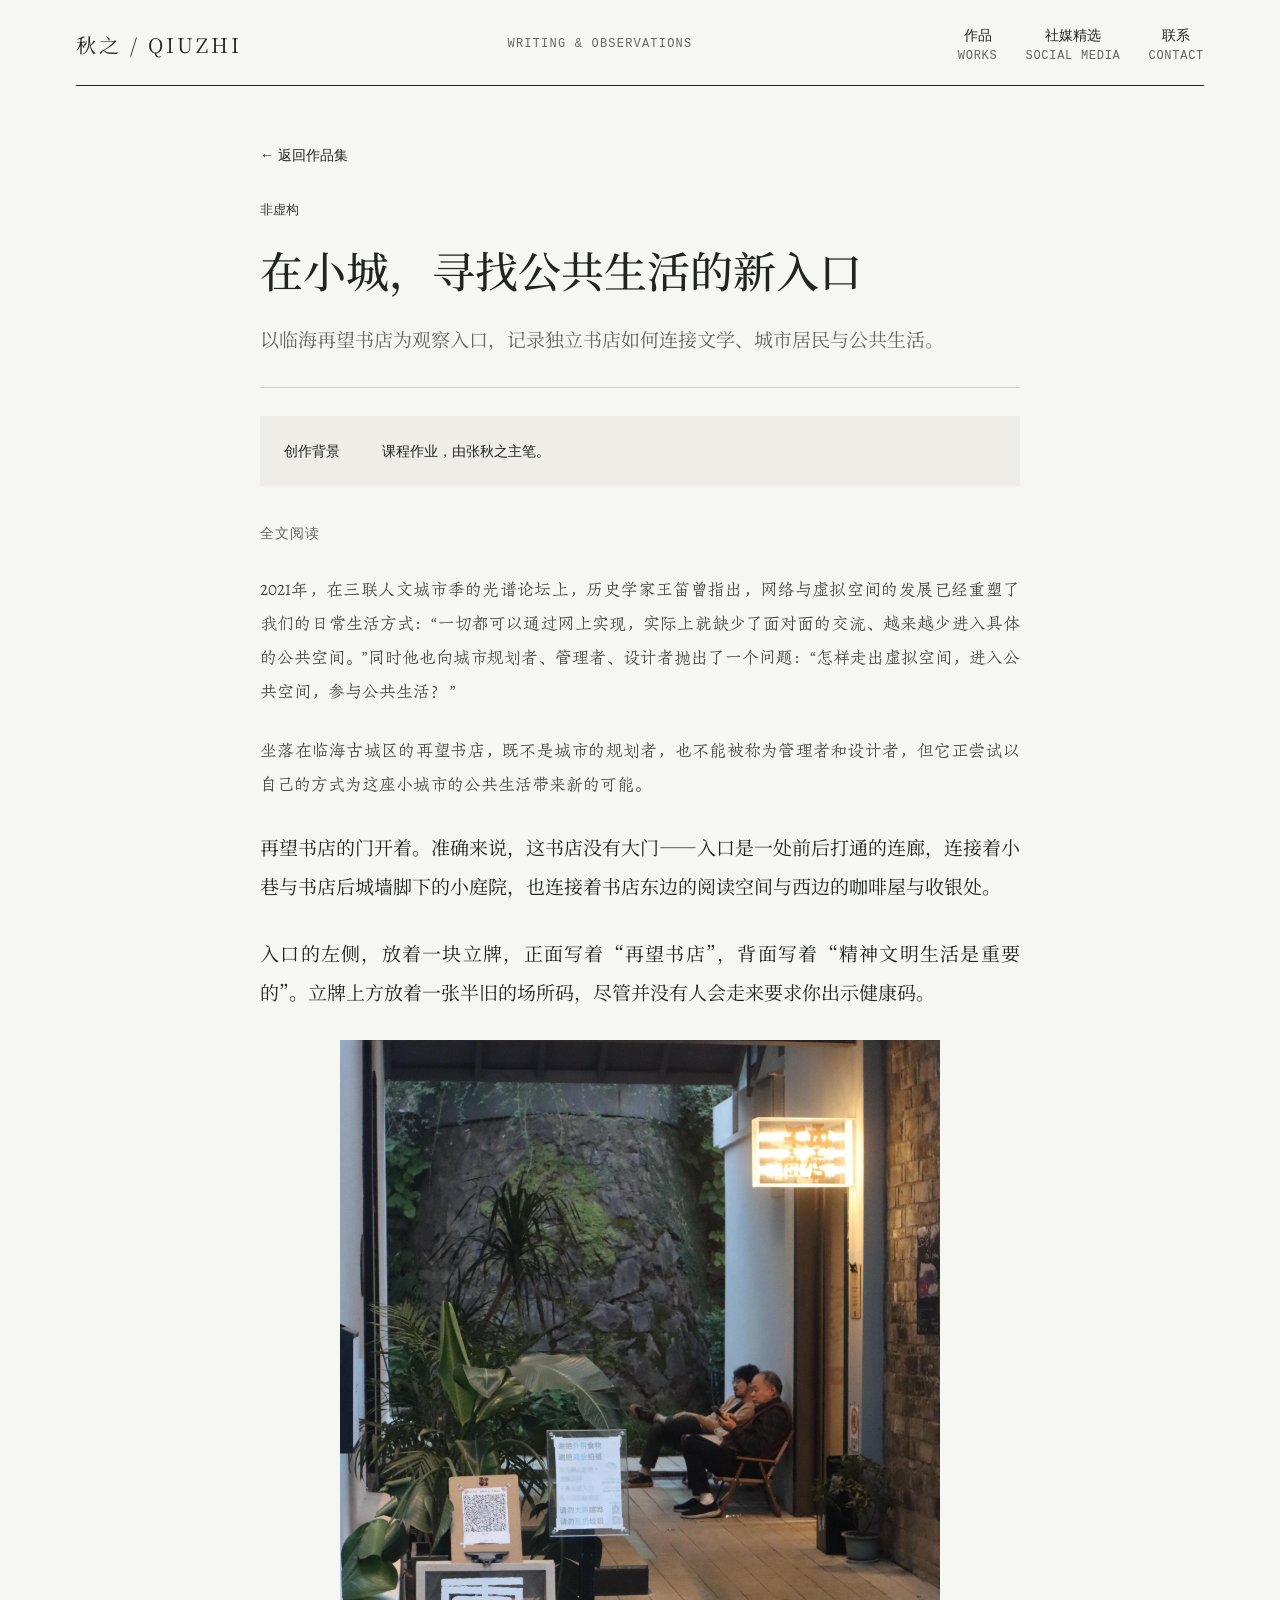
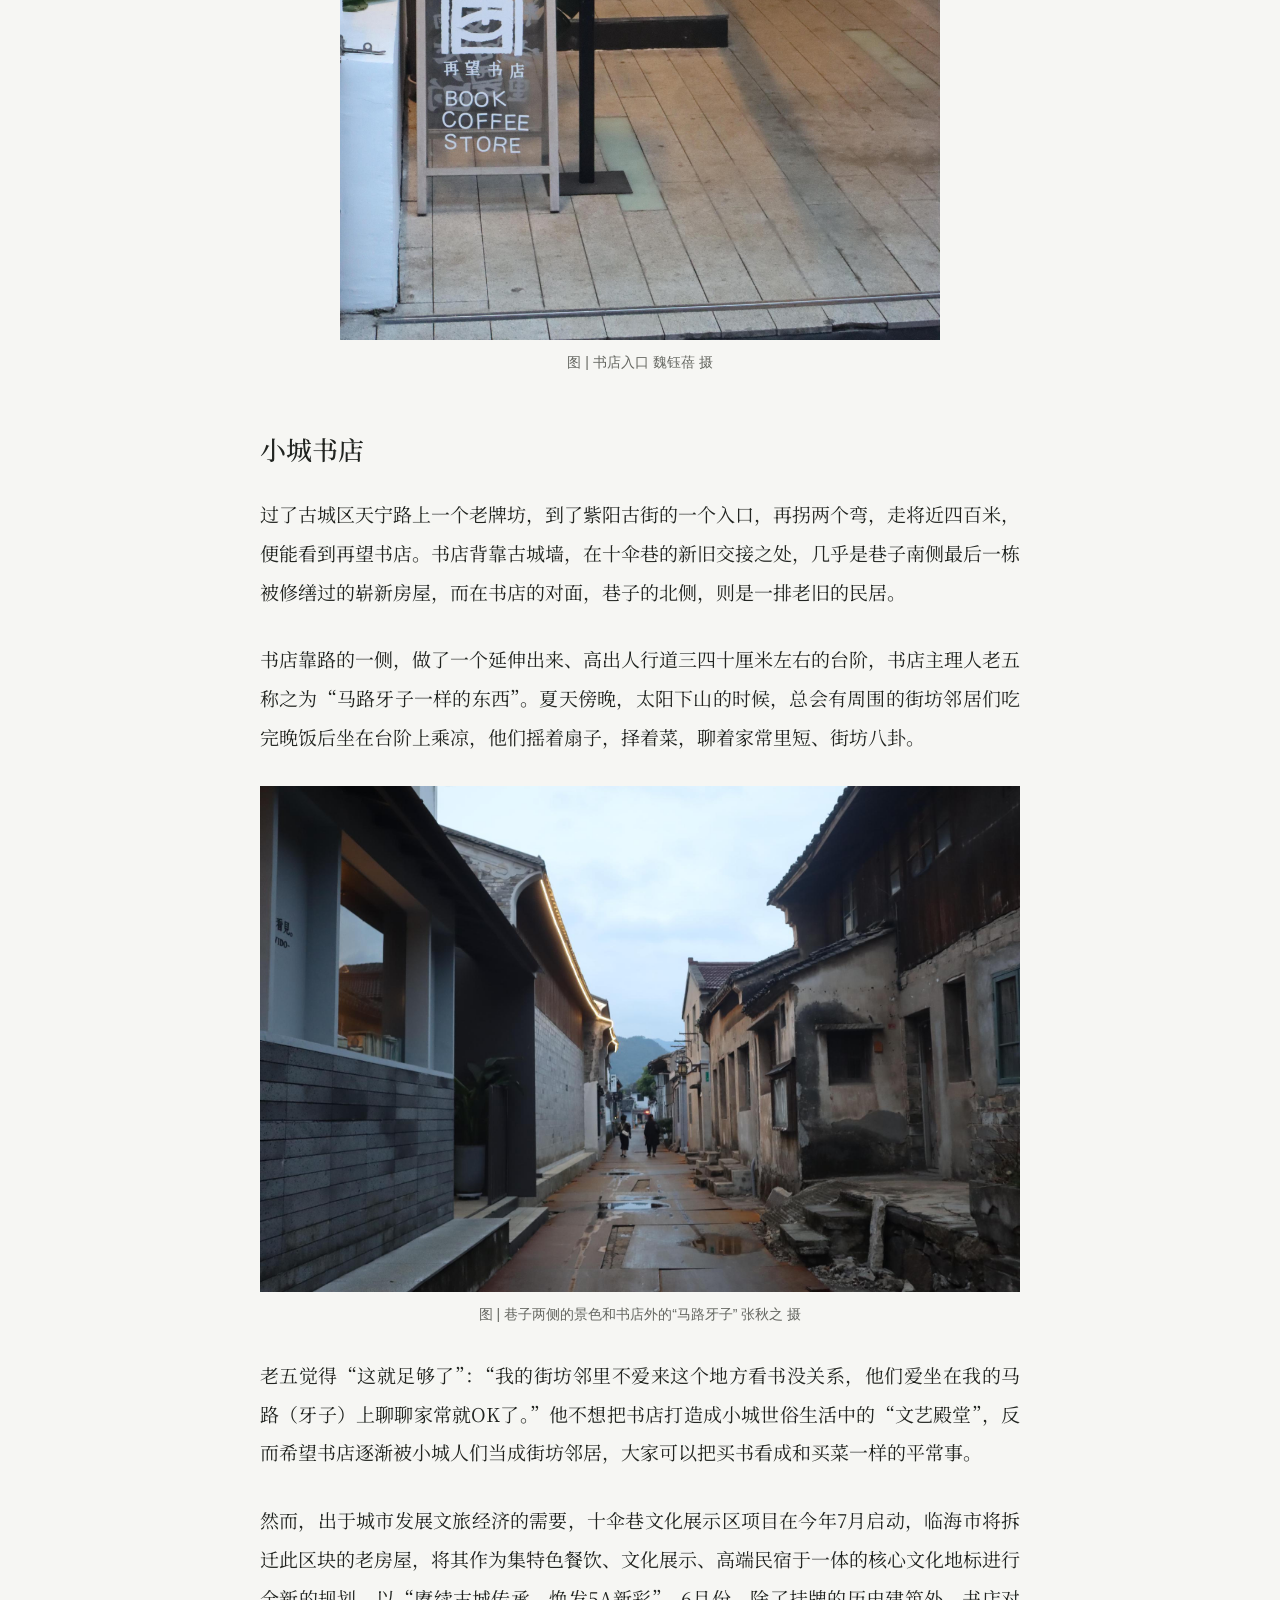
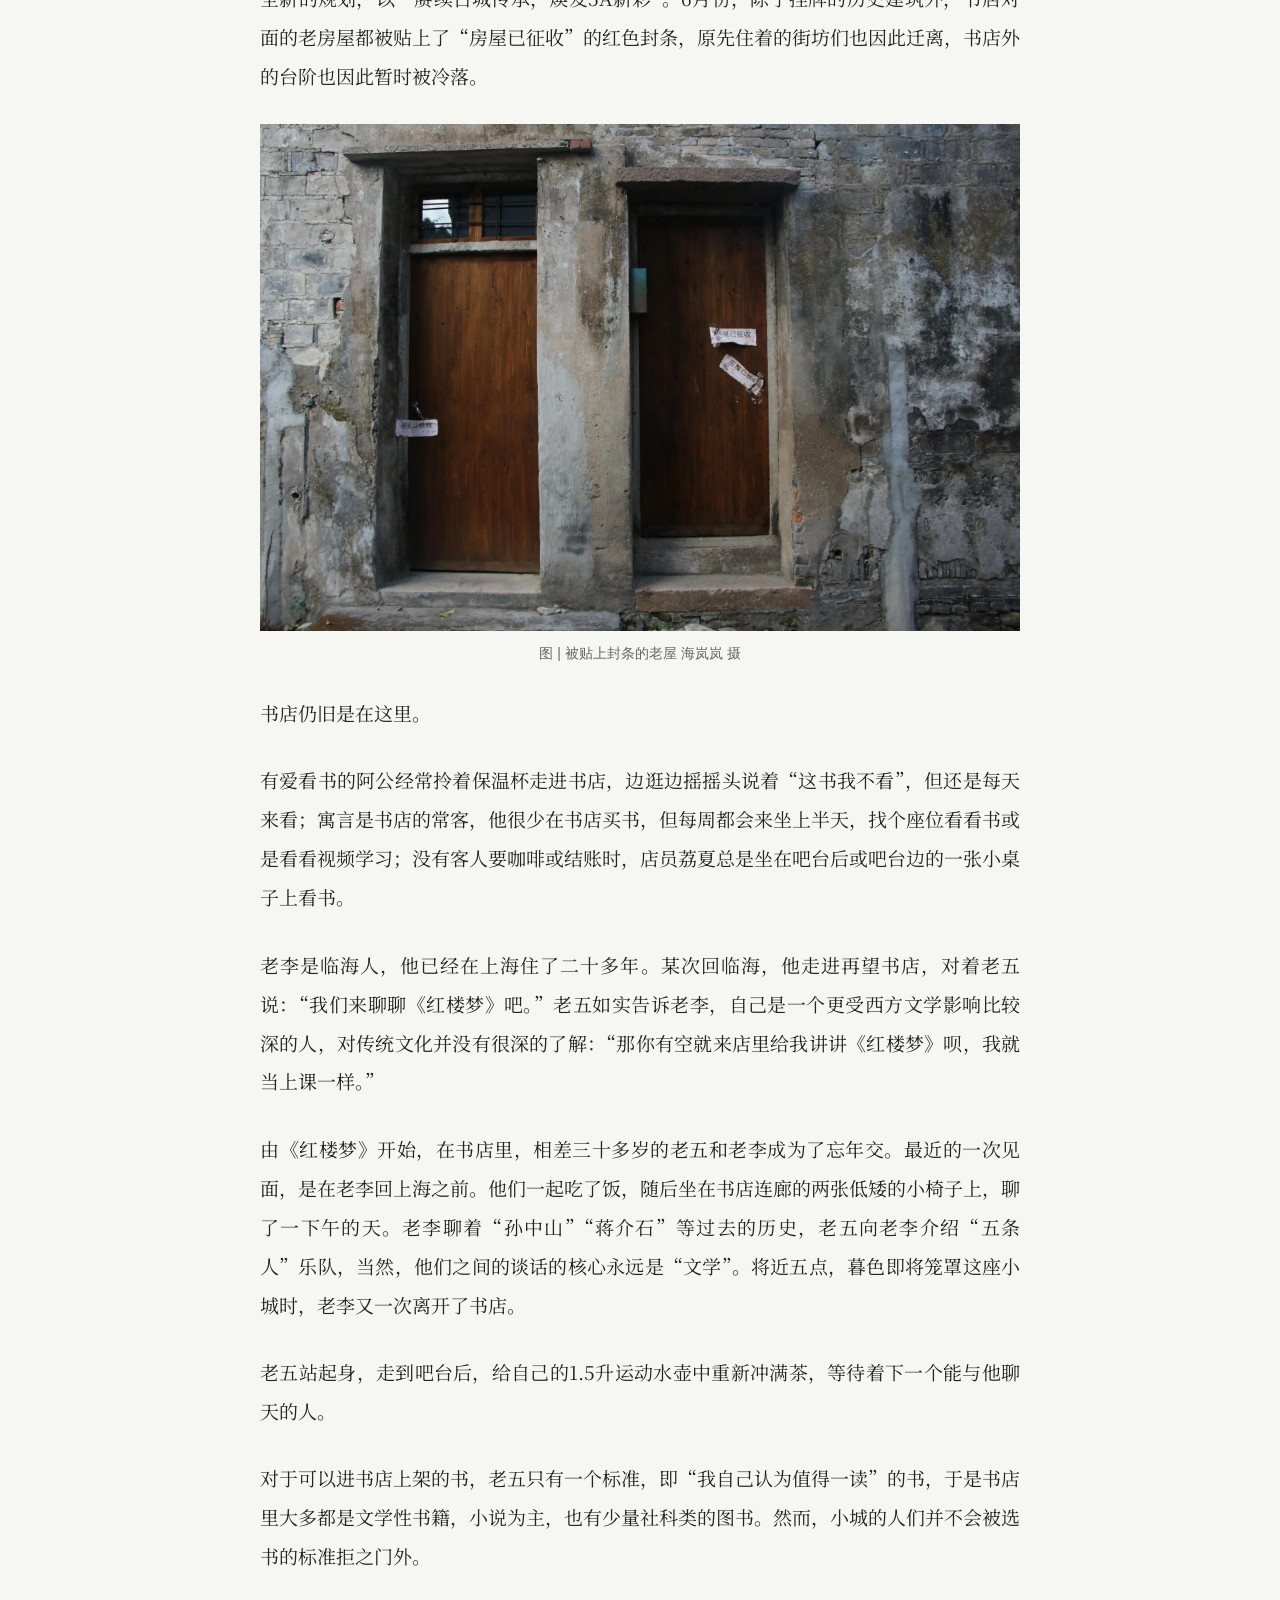
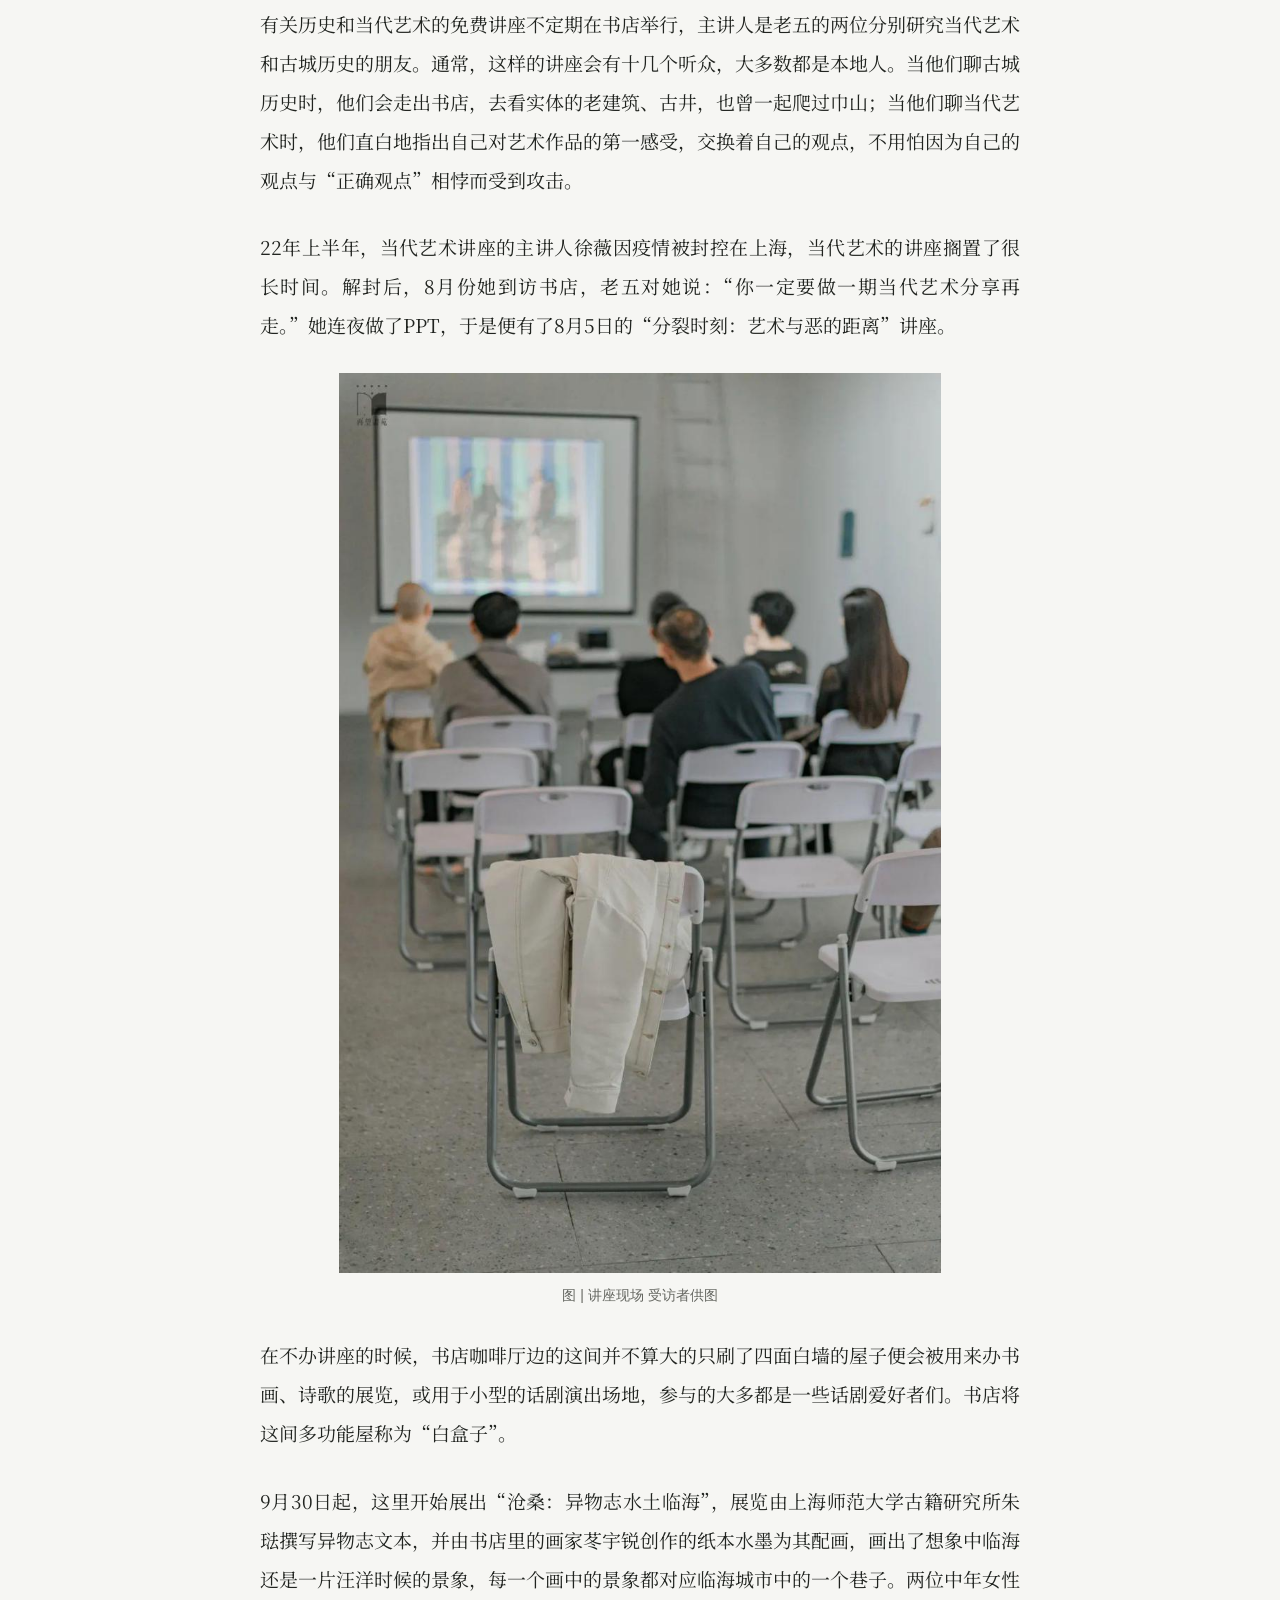
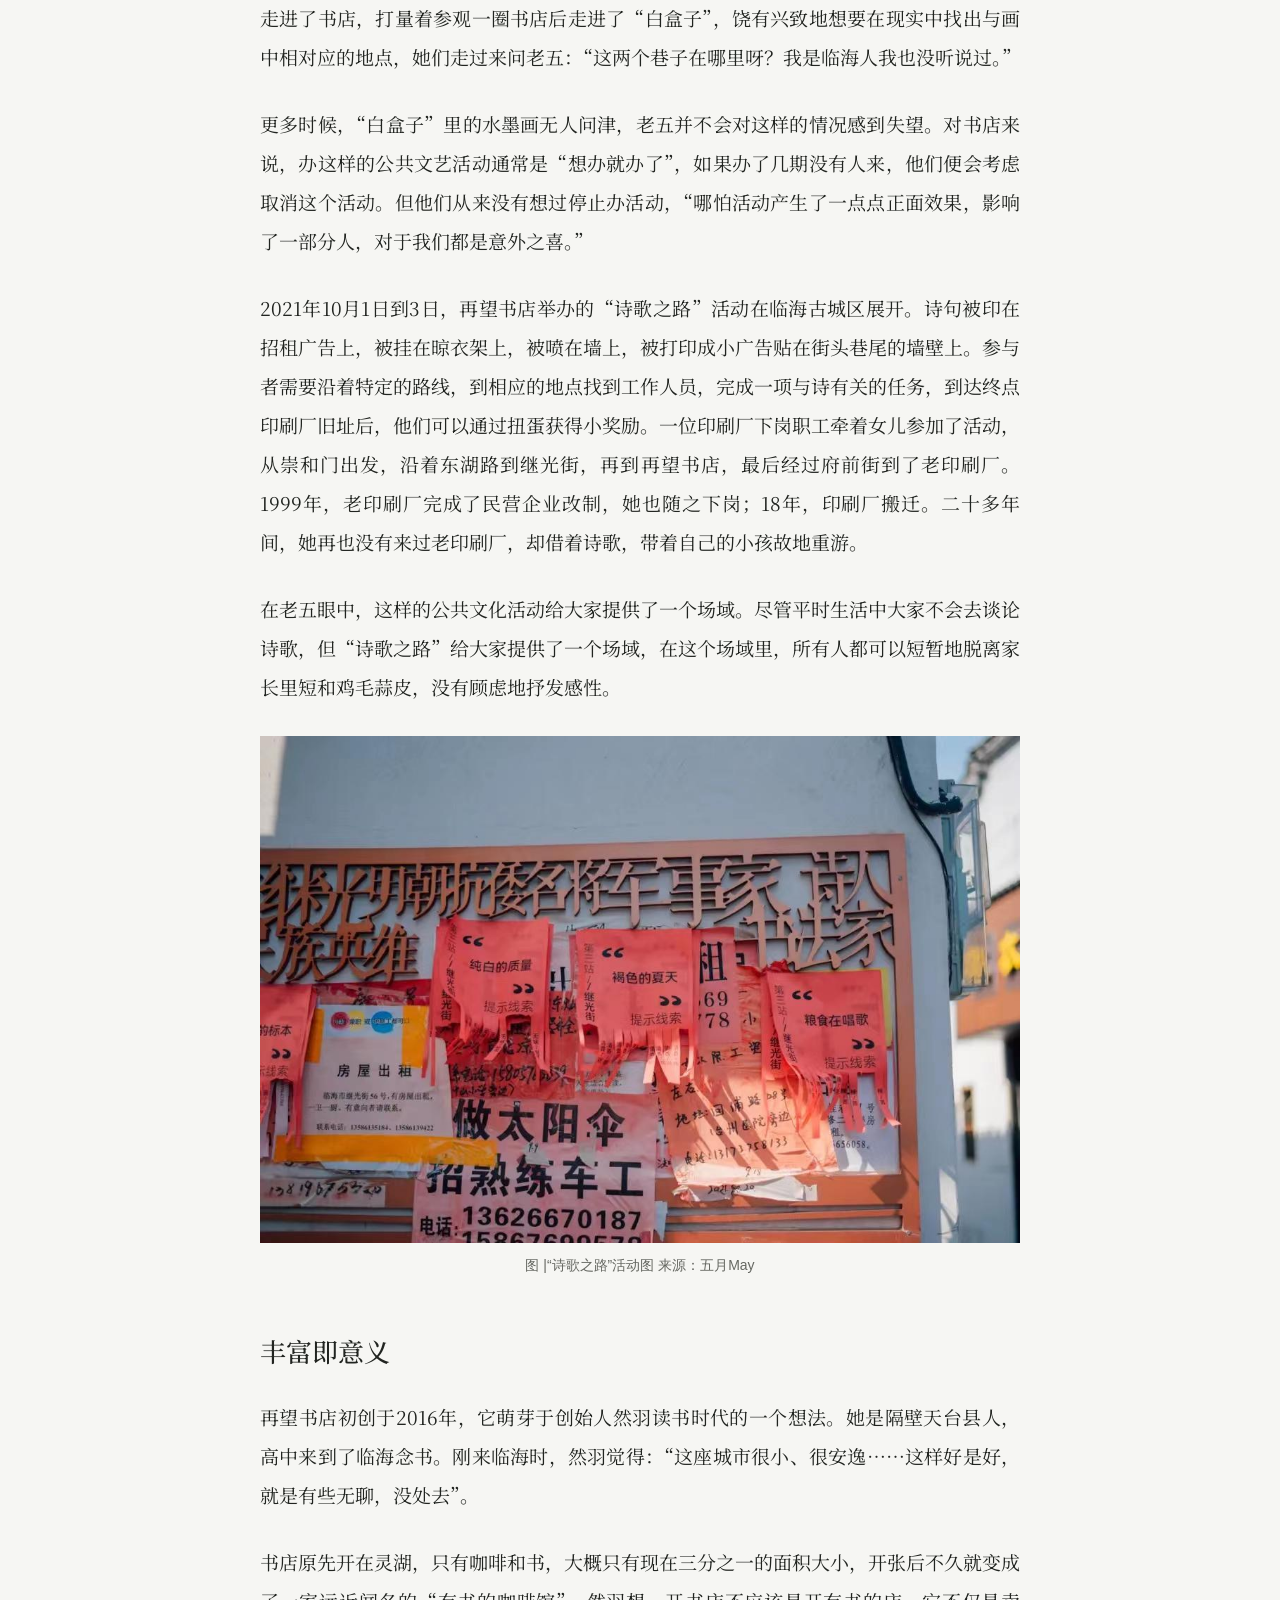
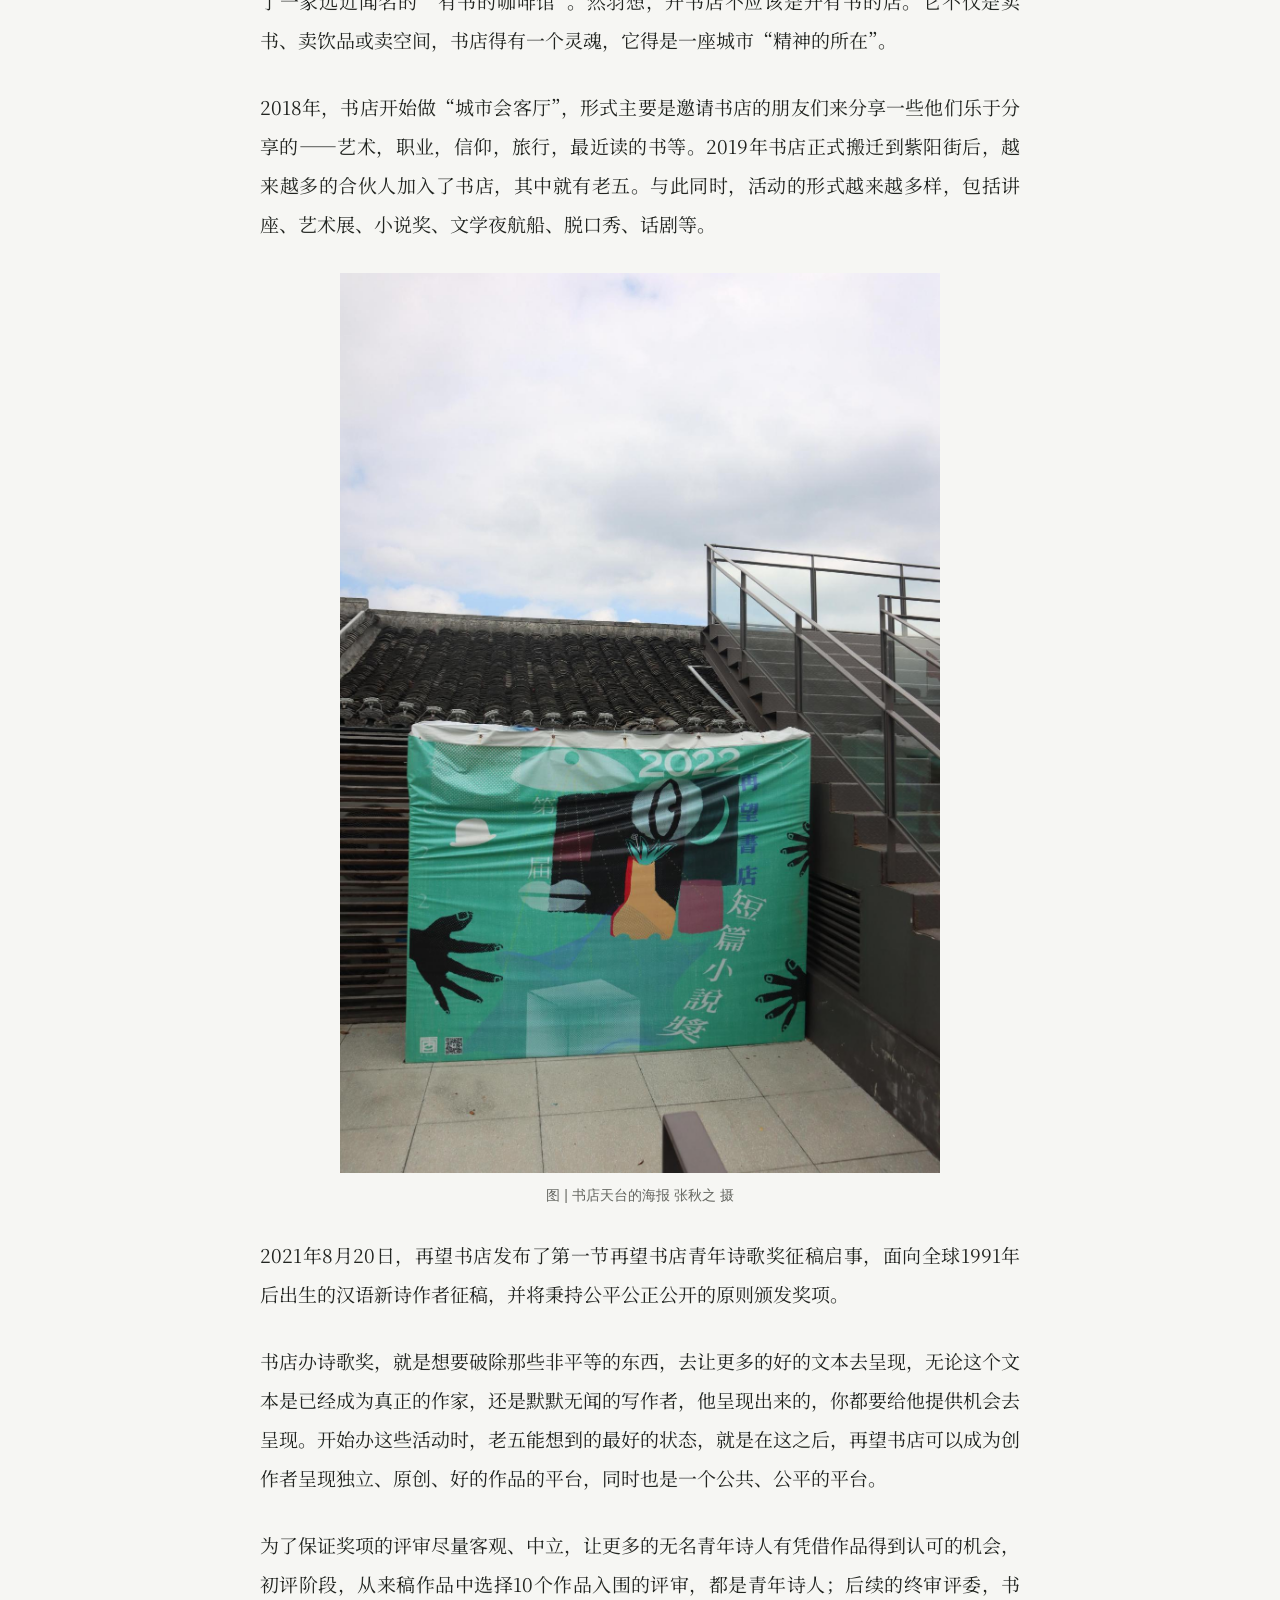
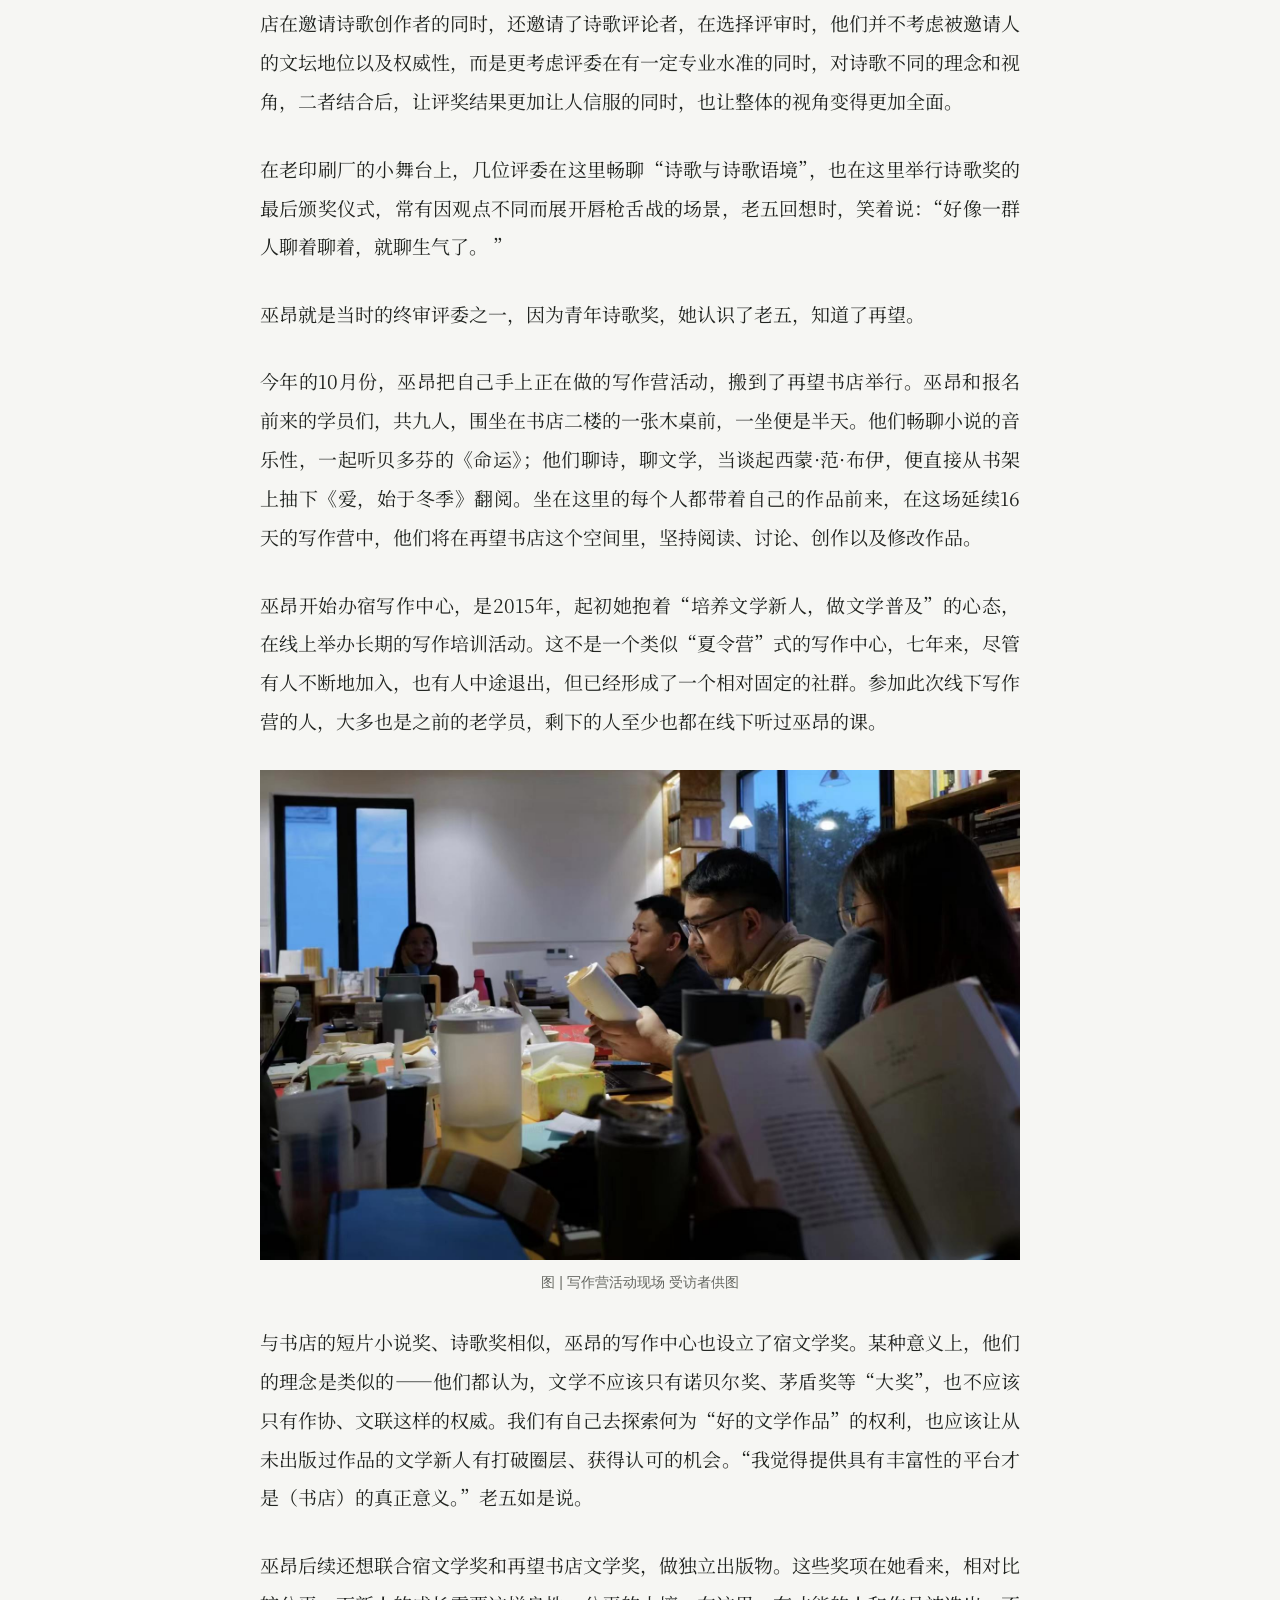
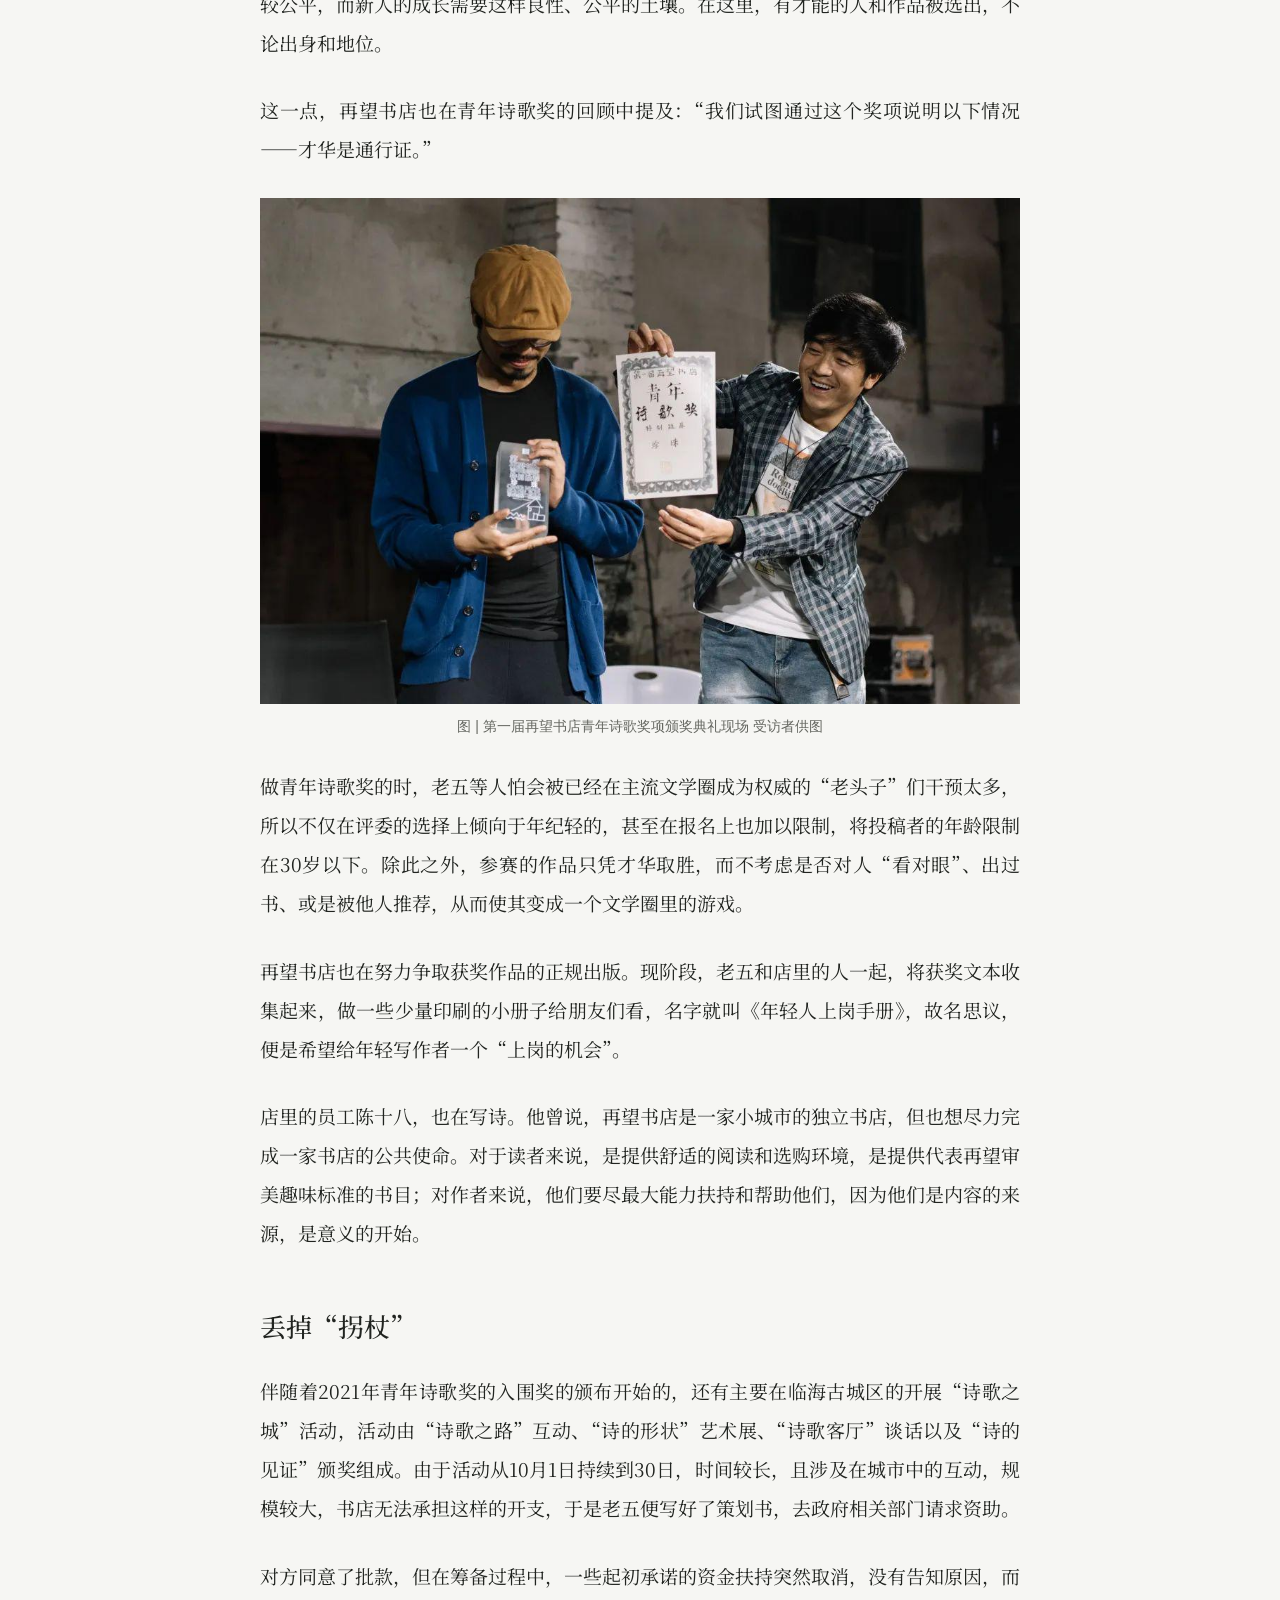
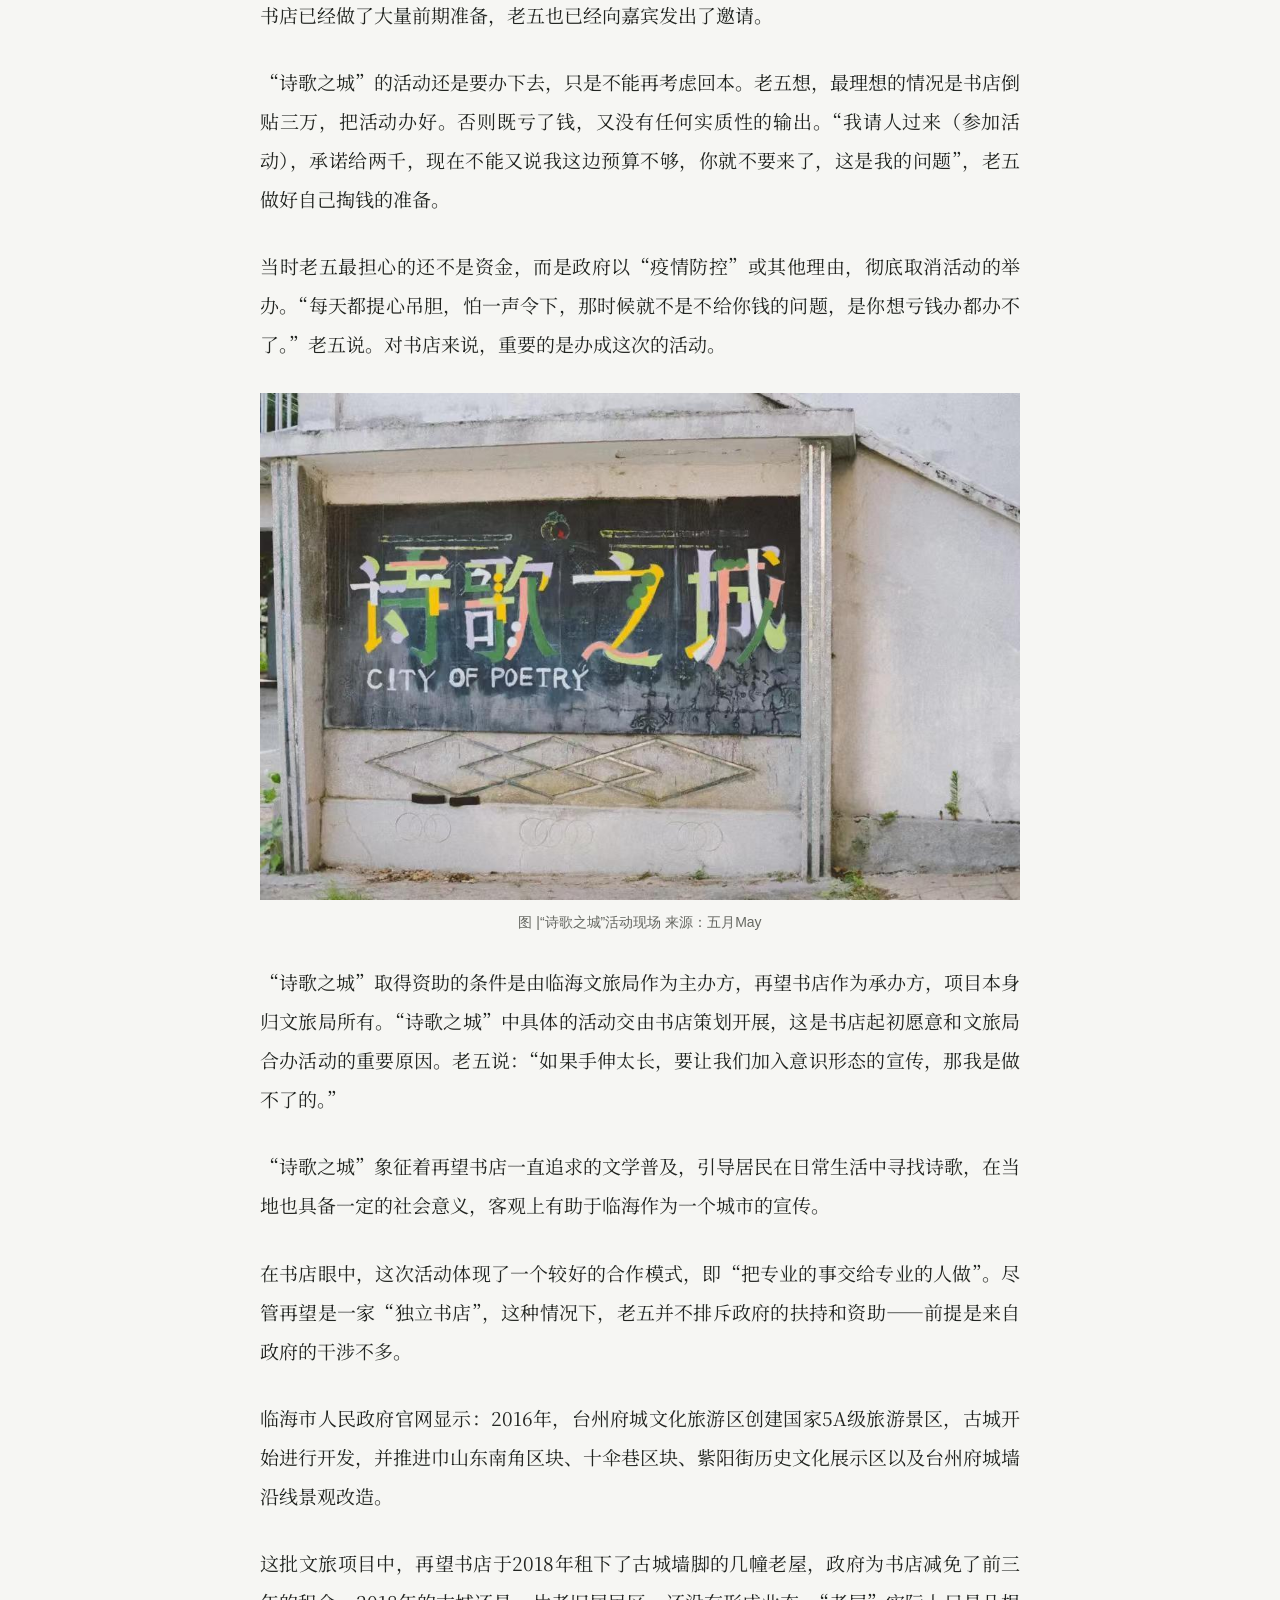
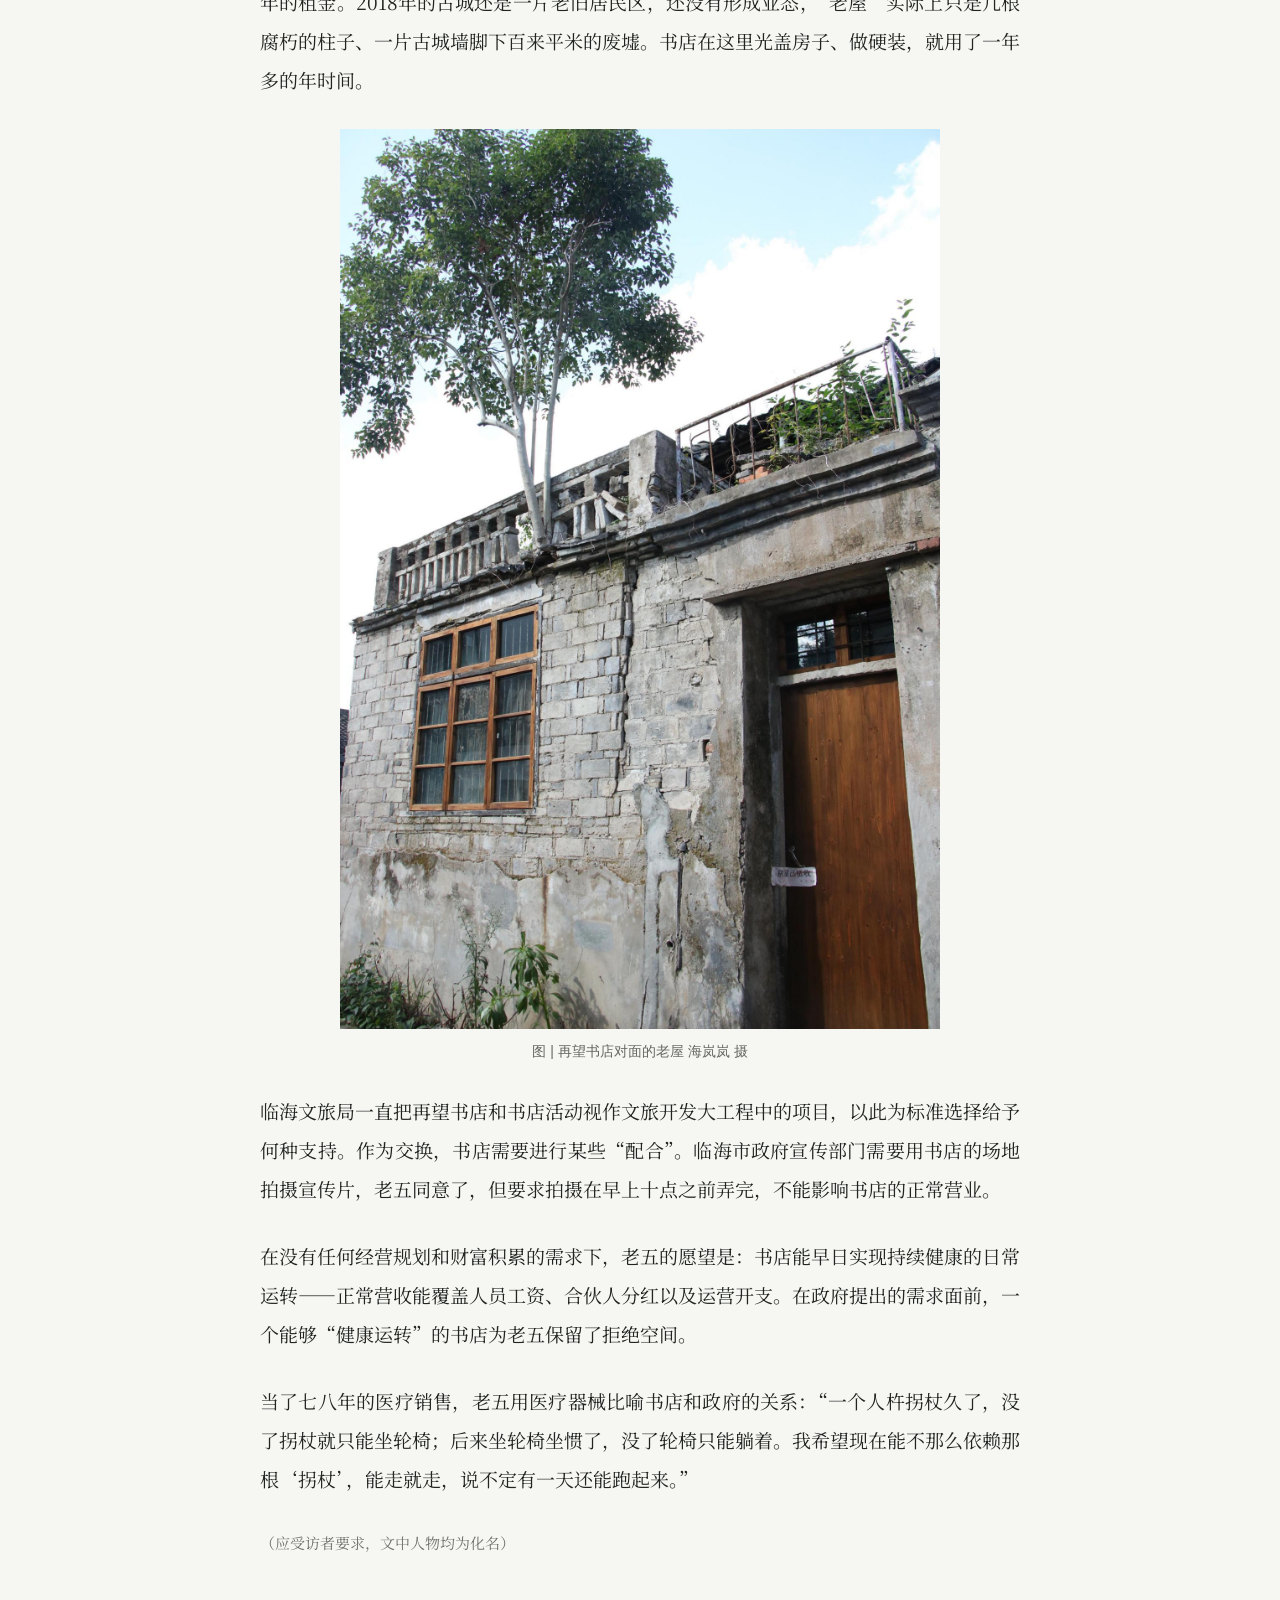
==== commit 6fad6e27: "Embed self-hosted Songti and Fangsong webfonts" ====
--- a/articles/bookstore-public-space.html
+++ b/articles/bookstore-public-space.html
@@ -3,6 +3,6 @@
 <title>在小城，寻找公共生活的新入口｜张秋之</title><meta name="description" content="以临海再望书店为观察入口，记录独立书店如何连接文学、城市居民与公共生活。">
 <meta name="color-scheme" content="light"><meta name="theme-color" content="#f6f6f3">
 <link rel="icon" type="image/svg+xml" href="data:image/svg+xml,%3Csvg xmlns='http://www.w3.org/2000/svg' viewBox='0 0 32 32'%3E%3Crect width='32' height='32' fill='%23212420'/%3E%3Ctext x='16' y='23' font-size='23' text-anchor='middle' fill='%23f6f6f3' font-family='serif'%3E秋%3C/text%3E%3C/svg%3E">
-<link rel="stylesheet" href="../style.css"></head><body>
+<link rel="stylesheet" href="../style.css?v=20260924-webfonts"></head><body>
 <a class="skip" href="#main">跳至正文</a><div class="shell"><header class="masthead"><a class="wordmark" href="../index.html" aria-label="张秋之，首页">秋之 / QIUZHI</a>
 <span class="mast-meta">WRITING &amp; OBSERVATIONS</span><nav class="header-nav" aria-label="主导航"><a href="../index.html#works"><span>作品</span><span class="nav-en" lang="en">WORKS</span></a><a href="../index.html#social"><span>社媒精选</span><span class="nav-en" lang="en">SOCIAL MEDIA</span></a><a href="../index.html#contact"><span>联系</span><span class="nav-en" lang="en">CONTACT</span></a></nav></header><main id="main" class="reader"><a class="back-link" href="../index.html#bookstore-public-space">← 返回作品集</a><article><header class="reader-head"><div class="card-meta"><span class="category">非虚构</span></div><h1>在小城，寻找公共生活的新入口</h1><p class="deck">以临海再望书店为观察入口，记录独立书店如何连接文学、城市居民与公共生活。</p></header><aside class="reader-meta"><dl class="notes"><dt>创作背景</dt><dd>课程作业，由张秋之主笔。</dd></dl></aside><section class="reader-section"><h2>全文阅读</h2><div class="prose"><p class="opening-quote">2021年，在三联人文城市季的光谱论坛上，历史学家王笛曾指出，网络与虚拟空间的发展已经重塑了我们的日常生活方式：“一切都可以通过网上实现，实际上就缺少了面对面的交流、越来越少进入具体的公共空间。”同时他也向城市规划者、管理者、设计者抛出了一个问题：“怎样走出虚拟空间，进入公共空间，参与公共生活？ ”</p><p class="opening-quote">坐落在临海古城区的再望书店，既不是城市的规划者，也不能被称为管理者和设计者，但它正尝试以自己的方式为这座小城市的公共生活带来新的可能。</p><p>再望书店的门开着。准确来说，这书店没有大门——入口是一处前后打通的连廊，连接着小巷与书店后城墙脚下的小庭院，也连接着书店东边的阅读空间与西边的咖啡屋与收银处。</p><p>入口的左侧，放着一块立牌，正面写着“再望书店”，背面写着“精神文明生活是重要的”。立牌上方放着一张半旧的场所码，尽管并没有人会走来要求你出示健康码。</p><figure><a href="../assets/bookstore-public-space/image-01.jpg" target="_blank" rel="noopener" aria-label="查看配图原图"><img src="../assets/bookstore-public-space/image-01.jpg" alt="图 | 书店入口 魏钰蓓 摄" width="2168" height="3252" loading="lazy"></a><figcaption>图 | 书店入口 魏钰蓓 摄</figcaption></figure><h2>小城书店</h2><p>过了古城区天宁路上一个老牌坊，到了紫阳古街的一个入口，再拐两个弯，走将近四百米，便能看到再望书店。书店背靠古城墙，在十伞巷的新旧交接之处，几乎是巷子南侧最后一栋被修缮过的崭新房屋，而在书店的对面，巷子的北侧，则是一排老旧的民居。</p><p>书店靠路的一侧，做了一个延伸出来、高出人行道三四十厘米左右的台阶，书店主理人老五称之为“马路牙子一样的东西”。夏天傍晚，太阳下山的时候，总会有周围的街坊邻居们吃完晚饭后坐在台阶上乘凉，他们摇着扇子，择着菜，聊着家常里短、街坊八卦。</p><figure><a href="../assets/bookstore-public-space/image-02.jpg" target="_blank" rel="noopener" aria-label="查看配图原图"><img src="../assets/bookstore-public-space/image-02.jpg" alt="图 | 巷子两侧的景色和书店外的“马路牙子” 张秋之 摄" width="2049" height="1366" loading="lazy"></a><figcaption>图 | 巷子两侧的景色和书店外的“马路牙子” 张秋之 摄</figcaption></figure><p>老五觉得“这就足够了”：“我的街坊邻里不爱来这个地方看书没关系，他们爱坐在我的马路（牙子）上聊聊家常就OK了。”他不想把书店打造成小城世俗生活中的“文艺殿堂”，反而希望书店逐渐被小城人们当成街坊邻居，大家可以把买书看成和买菜一样的平常事。</p><p>然而，出于城市发展文旅经济的需要，十伞巷文化展示区项目在今年7月启动，临海市将拆迁此区块的老房屋，将其作为集特色餐饮、文化展示、高端民宿于一体的核心文化地标进行全新的规划，以“赓续古城传承，焕发5A新彩”。6月份，除了挂牌的历史建筑外，书店对面的老房屋都被贴上了“房屋已征收”的红色封条，原先住着的街坊们也因此迁离，书店外的台阶也因此暂时被冷落。</p><figure><a href="../assets/bookstore-public-space/image-03.jpg" target="_blank" rel="noopener" aria-label="查看配图原图"><img src="../assets/bookstore-public-space/image-03.jpg" alt="图 | 被贴上封条的老屋 海岚岚 摄" width="2061" height="1374" loading="lazy"></a><figcaption>图 | 被贴上封条的老屋 海岚岚 摄</figcaption></figure><p>书店仍旧是在这里。</p><p>有爱看书的阿公经常拎着保温杯走进书店，边逛边摇摇头说着“这书我不看”，但还是每天来看；寓言是书店的常客，他很少在书店买书，但每周都会来坐上半天，找个座位看看书或是看看视频学习；没有客人要咖啡或结账时，店员荔夏总是坐在吧台后或吧台边的一张小桌子上看书。</p><p>老李是临海人，他已经在上海住了二十多年。某次回临海，他走进再望书店，对着老五说：“我们来聊聊《红楼梦》吧。”老五如实告诉老李，自己是一个更受西方文学影响比较深的人，对传统文化并没有很深的了解：“那你有空就来店里给我讲讲《红楼梦》呗，我就当上课一样。”</p><p>由《红楼梦》开始，在书店里，相差三十多岁的老五和老李成为了忘年交。最近的一次见面，是在老李回上海之前。他们一起吃了饭，随后坐在书店连廊的两张低矮的小椅子上，聊了一下午的天。老李聊着“孙中山”“蒋介石”等过去的历史，老五向老李介绍“五条人”乐队，当然，他们之间的谈话的核心永远是“文学”。将近五点，暮色即将笼罩这座小城时，老李又一次离开了书店。</p><p>老五站起身，走到吧台后，给自己的1.5升运动水壶中重新冲满茶，等待着下一个能与他聊天的人。</p><p>对于可以进书店上架的书，老五只有一个标准，即“我自己认为值得一读”的书，于是书店里大多都是文学性书籍，小说为主，也有少量社科类的图书。然而，小城的人们并不会被选书的标准拒之门外。</p><p>有关历史和当代艺术的免费讲座不定期在书店举行，主讲人是老五的两位分别研究当代艺术和古城历史的朋友。通常，这样的讲座会有十几个听众，大多数都是本地人。当他们聊古城历史时，他们会走出书店，去看实体的老建筑、古井，也曾一起爬过巾山；当他们聊当代艺术时，他们直白地指出自己对艺术作品的第一感受，交换着自己的观点，不用怕因为自己的观点与“正确观点”相悖而受到攻击。</p><p>22年上半年，当代艺术讲座的主讲人徐薇因疫情被封控在上海，当代艺术的讲座搁置了很长时间。解封后，8月份她到访书店，老五对她说：“你一定要做一期当代艺术分享再走。”她连夜做了PPT，于是便有了8月5日的“分裂时刻：艺术与恶的距离”讲座。</p><figure><a href="../assets/bookstore-public-space/image-04.jpg" target="_blank" rel="noopener" aria-label="查看配图原图"><img src="../assets/bookstore-public-space/image-04.jpg" alt="图 | 讲座现场 受访者供图" width="856" height="1280" loading="lazy"></a><figcaption>图 | 讲座现场 受访者供图</figcaption></figure><p>在不办讲座的时候，书店咖啡厅边的这间并不算大的只刷了四面白墙的屋子便会被用来办书画、诗歌的展览，或用于小型的话剧演出场地，参与的大多都是一些话剧爱好者们。书店将这间多功能屋称为“白盒子”。</p><p>9月30日起，这里开始展出“沧桑：异物志水土临海”，展览由上海师范大学古籍研究所朱琺撰写异物志文本，并由书店里的画家苳宇锐创作的纸本水墨为其配画，画出了想象中临海还是一片汪洋时候的景象，每一个画中的景象都对应临海城市中的一个巷子。两位中年女性走进了书店，打量着参观一圈书店后走进了“白盒子”，饶有兴致地想要在现实中找出与画中相对应的地点，她们走过来问老五：“这两个巷子在哪里呀？我是临海人我也没听说过。”</p><p>更多时候，“白盒子”里的水墨画无人问津，老五并不会对这样的情况感到失望。对书店来说，办这样的公共文艺活动通常是“想办就办了”，如果办了几期没有人来，他们便会考虑取消这个活动。但他们从来没有想过停止办活动，“哪怕活动产生了一点点正面效果，影响了一部分人，对于我们都是意外之喜。”</p><p>2021年10月1日到3日，再望书店举办的“诗歌之路”活动在临海古城区展开。诗句被印在招租广告上，被挂在晾衣架上，被喷在墙上，被打印成小广告贴在街头巷尾的墙壁上。参与者需要沿着特定的路线，到相应的地点找到工作人员，完成一项与诗有关的任务，到达终点印刷厂旧址后，他们可以通过扭蛋获得小奖励。一位印刷厂下岗职工牵着女儿参加了活动，从崇和门出发，沿着东湖路到继光街，再到再望书店，最后经过府前街到了老印刷厂。1999年，老印刷厂完成了民营企业改制，她也随之下岗；18年，印刷厂搬迁。二十多年间，她再也没有来过老印刷厂，却借着诗歌，带着自己的小孩故地重游。</p><p>在老五眼中，这样的公共文化活动给大家提供了一个场域。尽管平时生活中大家不会去谈论诗歌，但“诗歌之路”给大家提供了一个场域，在这个场域里，所有人都可以短暂地脱离家长里短和鸡毛蒜皮，没有顾虑地抒发感性。</p><figure><a href="../assets/bookstore-public-space/image-05.jpg" target="_blank" rel="noopener" aria-label="查看配图原图"><img src="../assets/bookstore-public-space/image-05.jpg" alt="图 |“诗歌之路”活动图 来源：五月May" width="1080" height="721" loading="lazy"></a><figcaption>图 |“诗歌之路”活动图 来源：五月May</figcaption></figure><h2>丰富即意义</h2><p>再望书店初创于2016年，它萌芽于创始人然羽读书时代的一个想法。她是隔壁天台县人，高中来到了临海念书。刚来临海时，然羽觉得：“这座城市很小、很安逸……这样好是好，就是有些无聊，没处去”。</p><p>书店原先开在灵湖，只有咖啡和书，大概只有现在三分之一的面积大小，开张后不久就变成了一家远近闻名的“有书的咖啡馆”。然羽想，开书店不应该是开有书的店。它不仅是卖书、卖饮品或卖空间，书店得有一个灵魂，它得是一座城市“精神的所在”。</p><p>2018年，书店开始做“城市会客厅”，形式主要是邀请书店的朋友们来分享一些他们乐于分享的——艺术，职业，信仰，旅行，最近读的书等。2019年书店正式搬迁到紫阳街后，越来越多的合伙人加入了书店，其中就有老五。与此同时，活动的形式越来越多样，包括讲座、艺术展、小说奖、文学夜航船、脱口秀、话剧等。</p><figure><a href="../assets/bookstore-public-space/image-06.jpg" target="_blank" rel="noopener" aria-label="查看配图原图"><img src="../assets/bookstore-public-space/image-06.jpg" alt="图 | 书店天台的海报 张秋之 摄" width="1295" height="1943" loading="lazy"></a><figcaption>图 | 书店天台的海报 张秋之 摄</figcaption></figure><p>2021年8月20日，再望书店发布了第一节再望书店青年诗歌奖征稿启事，面向全球1991年后出生的汉语新诗作者征稿，并将秉持公平公正公开的原则颁发奖项。</p><p>书店办诗歌奖，就是想要破除那些非平等的东西，去让更多的好的文本去呈现，无论这个文本是已经成为真正的作家，还是默默无闻的写作者，他呈现出来的，你都要给他提供机会去呈现。开始办这些活动时，老五能想到的最好的状态，就是在这之后，再望书店可以成为创作者呈现独立、原创、好的作品的平台，同时也是一个公共、公平的平台。</p><p>为了保证奖项的评审尽量客观、中立，让更多的无名青年诗人有凭借作品得到认可的机会，初评阶段，从来稿作品中选择10个作品入围的评审，都是青年诗人；后续的终审评委，书店在邀请诗歌创作者的同时，还邀请了诗歌评论者，在选择评审时，他们并不考虑被邀请人的文坛地位以及权威性，而是更考虑评委在有一定专业水准的同时，对诗歌不同的理念和视角，二者结合后，让评奖结果更加让人信服的同时，也让整体的视角变得更加全面。</p><p>在老印刷厂的小舞台上，几位评委在这里畅聊“诗歌与诗歌语境”，也在这里举行诗歌奖的最后颁奖仪式，常有因观点不同而展开唇枪舌战的场景，老五回想时，笑着说：“好像一群人聊着聊着，就聊生气了。 ”</p><p>巫昂就是当时的终审评委之一，因为青年诗歌奖，她认识了老五，知道了再望。</p><p>今年的10月份，巫昂把自己手上正在做的写作营活动，搬到了再望书店举行。巫昂和报名前来的学员们，共九人，围坐在书店二楼的一张木桌前，一坐便是半天。他们畅聊小说的音乐性，一起听贝多芬的《命运》；他们聊诗，聊文学，当谈起西蒙·范·布伊，便直接从书架上抽下《爱，始于冬季》翻阅。坐在这里的每个人都带着自己的作品前来，在这场延续16天的写作营中，他们将在再望书店这个空间里，坚持阅读、讨论、创作以及修改作品。</p><p>巫昂开始办宿写作中心，是2015年，起初她抱着“培养文学新人，做文学普及”的心态，在线上举办长期的写作培训活动。这不是一个类似“夏令营”式的写作中心，七年来，尽管有人不断地加入，也有人中途退出，但已经形成了一个相对固定的社群。参加此次线下写作营的人，大多也是之前的老学员，剩下的人至少也都在线下听过巫昂的课。</p><figure><a href="../assets/bookstore-public-space/image-07.jpg" target="_blank" rel="noopener" aria-label="查看配图原图"><img src="../assets/bookstore-public-space/image-07.jpg" alt="图 | 写作营活动现场 受访者供图" width="1676" height="1080" loading="lazy"></a><figcaption>图 | 写作营活动现场 受访者供图</figcaption></figure><p>与书店的短片小说奖、诗歌奖相似，巫昂的写作中心也设立了宿文学奖。某种意义上，他们的理念是类似的——他们都认为，文学不应该只有诺贝尔奖、茅盾奖等“大奖”，也不应该只有作协、文联这样的权威。我们有自己去探索何为“好的文学作品”的权利，也应该让从未出版过作品的文学新人有打破圈层、获得认可的机会。“我觉得提供具有丰富性的平台才是（书店）的真正意义。”老五如是说。</p><p>巫昂后续还想联合宿文学奖和再望书店文学奖，做独立出版物。这些奖项在她看来，相对比较公平，而新人的成长需要这样良性、公平的土壤。在这里，有才能的人和作品被选出，不论出身和地位。</p><p>这一点，再望书店也在青年诗歌奖的回顾中提及：“我们试图通过这个奖项说明以下情况——才华是通行证。”</p><figure><a href="../assets/bookstore-public-space/image-08.jpg" target="_blank" rel="noopener" aria-label="查看配图原图"><img src="../assets/bookstore-public-space/image-08.jpg" alt="图 | 第一届再望书店青年诗歌奖项颁奖典礼现场 受访者供图" width="1080" height="720" loading="lazy"></a><figcaption>图 | 第一届再望书店青年诗歌奖项颁奖典礼现场 受访者供图</figcaption></figure><p>做青年诗歌奖的时，老五等人怕会被已经在主流文学圈成为权威的“老头子”们干预太多，所以不仅在评委的选择上倾向于年纪轻的，甚至在报名上也加以限制，将投稿者的年龄限制在30岁以下。除此之外，参赛的作品只凭才华取胜，而不考虑是否对人“看对眼”、出过书、或是被他人推荐，从而使其变成一个文学圈里的游戏。</p><p>再望书店也在努力争取获奖作品的正规出版。现阶段，老五和店里的人一起，将获奖文本收集起来，做一些少量印刷的小册子给朋友们看，名字就叫《年轻人上岗手册》，故名思议，便是希望给年轻写作者一个“上岗的机会”。</p><p>店里的员工陈十八，也在写诗。他曾说，再望书店是一家小城市的独立书店，但也想尽力完成一家书店的公共使命。对于读者来说，是提供舒适的阅读和选购环境，是提供代表再望审美趣味标准的书目；对作者来说，他们要尽最大能力扶持和帮助他们，因为他们是内容的来源，是意义的开始。</p><h2>丢掉“拐杖”</h2><p>伴随着2021年青年诗歌奖的入围奖的颁布开始的，还有主要在临海古城区的开展“诗歌之城”活动，活动由“诗歌之路”互动、“诗的形状”艺术展、“诗歌客厅”谈话以及“诗的见证”颁奖组成。由于活动从10月1日持续到30日，时间较长，且涉及在城市中的互动，规模较大，书店无法承担这样的开支，于是老五便写好了策划书，去政府相关部门请求资助。</p><p>对方同意了批款，但在筹备过程中，一些起初承诺的资金扶持突然取消，没有告知原因，而书店已经做了大量前期准备，老五也已经向嘉宾发出了邀请。</p><p>“诗歌之城”的活动还是要办下去，只是不能再考虑回本。老五想，最理想的情况是书店倒贴三万，把活动办好。否则既亏了钱，又没有任何实质性的输出。“我请人过来（参加活动），承诺给两千，现在不能又说我这边预算不够，你就不要来了，这是我的问题”，老五做好自己掏钱的准备。</p><p>当时老五最担心的还不是资金，而是政府以“疫情防控”或其他理由，彻底取消活动的举办。“每天都提心吊胆，怕一声令下，那时候就不是不给你钱的问题，是你想亏钱办都办不了。”老五说。对书店来说，重要的是办成这次的活动。</p><figure><a href="../assets/bookstore-public-space/image-09.jpg" target="_blank" rel="noopener" aria-label="查看配图原图"><img src="../assets/bookstore-public-space/image-09.jpg" alt="图 |“诗歌之城”活动现场 来源：五月May" width="1080" height="721" loading="lazy"></a><figcaption>图 |“诗歌之城”活动现场 来源：五月May</figcaption></figure><p>“诗歌之城”取得资助的条件是由临海文旅局作为主办方，再望书店作为承办方，项目本身归文旅局所有。“诗歌之城”中具体的活动交由书店策划开展，这是书店起初愿意和文旅局合办活动的重要原因。老五说：“如果手伸太长，要让我们加入意识形态的宣传，那我是做不了的。”</p><p>“诗歌之城”象征着再望书店一直追求的文学普及，引导居民在日常生活中寻找诗歌，在当地也具备一定的社会意义，客观上有助于临海作为一个城市的宣传。</p><p>在书店眼中，这次活动体现了一个较好的合作模式，即“把专业的事交给专业的人做”。尽管再望是一家“独立书店”，这种情况下，老五并不排斥政府的扶持和资助——前提是来自政府的干涉不多。</p><p>临海市人民政府官网显示：2016年，台州府城文化旅游区创建国家5A级旅游景区，古城开始进行开发，并推进巾山东南角区块、十伞巷区块、紫阳街历史文化展示区以及台州府城墙沿线景观改造。</p><p>这批文旅项目中，再望书店于2018年租下了古城墙脚的几幢老屋，政府为书店减免了前三年的租金。2018年的古城还是一片老旧居民区，还没有形成业态，“老屋”实际上只是几根腐朽的柱子、一片古城墙脚下百来平米的废墟。书店在这里光盖房子、做硬装，就用了一年多的年时间。</p><figure><a href="../assets/bookstore-public-space/image-10.jpg" target="_blank" rel="noopener" aria-label="查看配图原图"><img src="../assets/bookstore-public-space/image-10.jpg" alt="图 | 再望书店对面的老屋 海岚岚 摄" width="1432" height="2148" loading="lazy"></a><figcaption>图 | 再望书店对面的老屋 海岚岚 摄</figcaption></figure><p>临海文旅局一直把再望书店和书店活动视作文旅开发大工程中的项目，以此为标准选择给予何种支持。作为交换，书店需要进行某些“配合”。临海市政府宣传部门需要用书店的场地拍摄宣传片，老五同意了，但要求拍摄在早上十点之前弄完，不能影响书店的正常营业。</p><p>在没有任何经营规划和财富积累的需求下，老五的愿望是：书店能早日实现持续健康的日常运转——正常营收能覆盖人员工资、合伙人分红以及运营开支。在政府提出的需求面前，一个能够“健康运转”的书店为老五保留了拒绝空间。</p><p>当了七八年的医疗销售，老五用医疗器械比喻书店和政府的关系：“一个人杵拐杖久了，没了拐杖就只能坐轮椅；后来坐轮椅坐惯了，没了轮椅只能躺着。我希望现在能不那么依赖那根‘拐杖’，能走就走，说不定有一天还能跑起来。”</p><p class="article-endnote article-endnote-first">（应受访者要求，文中人物均为化名）</p></div></section></article><nav class="reader-end"><a href="../index.html#bookstore-public-space">← 返回作品集</a></nav></main><footer><span>© 张秋之 · 内容创作作品集</span></footer></div></body></html>
--- a/style.css
+++ b/style.css
@@ -1,5 +1,9 @@
+/* Self-hosted OFL webfonts, subset for current site text. */
+@font-face{font-family:"QZSongti";src:url("assets/fonts/qz-songti-common.woff2") format("woff2");font-style:normal;font-weight:200 900;font-display:swap;unicode-range:U+20,U+21,U+26,U+2B,U+2C,U+2E,U+2F,U+30,U+31,U+32,U+33,U+34,U+35,U+36,U+37,U+38,U+39,U+40,U+41,U+42,U+43,U+44,U+45,U+46,U+47,U+48,U+49,U+4B,U+4C,U+4D,U+4E,U+4F,U+50,U+51,U+52,U+53,U+54,U+55,U+56,U+57,U+58,U+59,U+5A,U+61,U+63,U+64,U+65,U+66,U+67,U+68,U+69,U+6A,U+6C,U+6E,U+6F,U+72,U+73,U+74,U+75,U+77,U+7A,U+A9,U+B7,U+2014,U+2019,U+201C,U+201D,U+2197,U+3001,U+3002,U+300A,U+300B,U+4E00,U+4E07,U+4E0A,U+4E0B,U+4E0D,U+4E0E,U+4E14,U+4E1A,U+4E24,U+4E2A,U+4E2D,U+4E34,U+4E3A,U+4E3B,U+4E48,U+4E4B,U+4E4C,U+4E5F,U+4E66,U+4E70,U+4E86,U+4E8B,U+4E8E,U+4E9A,U+4E9B,U+4EA4,U+4EAB,U+4EB2,U+4EBA,U+4EC0,U+4ECB,U+4ECE,U+4ED6,U+4EE3,U+4EE5,U+4EEC,U+4EF6,U+4F17,U+4F1A,U+4F20,U+4F34,U+4F3C,U+4F46,U+4F4D,U+4F53,U+4F55,U+4F5C,U+4F60,U+4F9B,U+4FD7,U+4FE1,U+4FED,U+5019,U+50CF,U+50F5,U+513F,U+5165,U+5168,U+516B,U+516C,U+5171,U+5173,U+5174,U+5176,U+5185,U+518D,U+5199,U+51B3,U+51FA,U+51FB,U+5206,U+5207,U+5212,U+521A,U+521B,U+5230,U+523B,U+5267,U+5275,U+529B,U+52A8,U+5316,U+533A,U+5347,U+534E,U+5355,U+5371,U+5374,U+5386,U+538B,U+538C,U+539F,U+53BB,U+53CA,U+53CB,U+53D1,U+53D8,U+53D9,U+53E3,U+53E4,U+53E5,U+53EA,U+53EF,U+53F7,U+5403,U+5404,U+5408,U+540C,U+540E,U+5411,U+5417,U+5427,U+5448,U+544A,U+5462,U+548C,U+54C1,U+54EA,U+56E0,U+56F0,U+56F4,U+5728,U+5730,U+573A,U+5750,U+579A,U+57CE,U+5834,U+5851,U+58EB,U+590D,U+590F,U+591A,U+591F,U+5927,U+5929,U+592A,U+5931,U+5956,U+5973,U+5979,U+597D,U+5982,U+5A5A,U+5A92,U+5B50,U+5B57,U+5B66,U+5B78,U+5B83,U+5B89,U+5B8C,U+5B9A,U+5B9E,U+5BB6,U+5BB9,U+5BDF,U+5BEB,U+5BF9,U+5BFB,U+5C06,U+5C0F,U+5C1D,U+5C31,U+5C40,U+5C45,U+5C4F,U+5C81,U+5C8C,U+5DF1,U+5DF2,U+5E02,U+5E03,U+5E16,U+5E26,U+5E38,U+5E55,U+5E73,U+5E74,U+5E76,U+5E78,U+5E7B,U+5E7D,U+5E86,U+5E95,U+5E97,U+5EA7,U+5EAD,U+5F00,U+5F0F,U+5F20,U+5F35,U+5F53,U+5F55,U+5F62,U+5F71,U+5F80,U+5F85,U+5F88,U+5F97,U+5FAE,U+5FC3,U+5FF5,U+6027,U+604B,U+606F,U+6073,U+60D1,U+610F,U+611F,U+613F,U+6210,U+6211,U+6233,U+6240,U+624B,U+6253,U+6258,U+626B,U+627E,U+62BD,U+62E5,U+62E9,U+6301,U+6355,U+635E,U+63A5,U+63CF,U+63D0,U+64AD,U+652F,U+6536,U+6539,U+653E,U+6545,U+6587,U+65B0,U+65B9,U+65E2,U+65E5,U+65F6,U+660E,U+661F,U+662F,U+666F,U+6691,U+66F4,U+66F8,U+6700,U+6708,U+6709,U+670B,U+670D,U+671B,U+671F,U+672A,U+672C,U+673A,U+6749,U+675F,U+6765,U+6768,U+6784,U+67E5,U+6837,U+6839,U+68A6,U+6982,U+69CB,U+6B32,U+6B63,U+6BB5,U+6BD4,U+6C11,U+6CA1,U+6CB9,U+6CD5,U+6CE8,U+6D1B,U+6D3B,U+6D41,U+6D4F,U+6D77,U+6D9B,U+6F14,U+70B8,U+70B9,U+7126,U+7269,U+72EC,U+7387,U+73B0,U+73FE,U+7406,U+751F,U+7528,U+7535,U+756A,U+75DB,U+7684,U+76C8,U+76F4,U+76F8,U+7701,U+770B,U+7740,U+77E5,U+77F6,U+7801,U+7834,U+7855,U+786E,U+78D5,U+793E,U+79BB,U+79CB,U+79CD,U+79D1,U+79F0,U+7A0B,U+7A7A,U+7A81,U+7ACB,U+7AE0,U+7B11,U+7B14,U+7B20,U+7B49,U+7B97,U+7BA1,U+7BB1,U+7BC7,U+7CBE,U+7CFB,U+7D2B,U+7D2F,U+7EA2,U+7EBE,U+7EC8,U+7ECA,U+7ECF,U+7ED3,U+7ED5,U+7ED8,U+7ED9,U+7EED,U+7EFF,U+7F16,U+7F1D,U+7F8E,U+8005,U+800C,U+8054,U+806A,U+80CC,U+80DC,U+80FD,U+81EA,U+81F3,U+827A,U+8282,U+82E6,U+8304,U+838E,U+83B7,U+8425,U+843D,U+85CF,U+8651,U+865A,U+865B,U+884C,U+8863,U+8868,U+88AB,U+88C2,U+8981,U+89C2,U+89C4,U+89C6,U+89C8,U+89C9,U+89E3,U+8A55,U+8BA1,U+8BA8,U+8BB0,U+8BBA,U+8BBE,U+8BC4,U+8BC9,U+8BCD,U+8BD5,U+8BD7,U+8BDD,U+8BE5,U+8BED,U+8BF4,U+8BF7,U+8BFB,U+8BFE,U+8C01,U+8C08,U+8C37,U+8D26,U+8D5E,U+8D70,U+8D77,U+8DEF,U+8DF3,U+8F7B,U+8F83,U+8F91,U+8FBE,U+8FC7,U+8FD1,U+8FD8,U+8FD9,U+8FDB,U+8FDC,U+8FDE,U+9009,U+9020,U+9047,U+9053,U+9078,U+90A3,U+90A6,U+90AE,U+90C1,U+90E8,U+90FD,U+91CC,U+91CF,U+94A6,U+9500,U+9547,U+957F,U+95EE,U+95F4,U+95F7,U+95FB,U+9605,U+966A,U+9677,U+968F,U+96C6,U+9732,U+9752,U+975E,U+9762,U+98D8,U+9996,U+9A6C,U+9A8C,U+9AD8,U+9EC4,U+9ECE,U+9ED8,U+FF08,U+FF09,U+FF0B,U+FF0C,U+FF1A,U+FF1B,U+FF1F,U+FF5C;}
+@font-face{font-family:"QZSongti";src:url("assets/fonts/qz-songti-articles.woff2") format("woff2");font-style:normal;font-weight:200 900;font-display:swap;unicode-range:U+28,U+29,U+2D,U+3A,U+3F,U+4A,U+5B,U+5D,U+62,U+6B,U+6D,U+70,U+76,U+78,U+79,U+7C,U+D7,U+2013,U+2018,U+2026,U+2190,U+4E03,U+4E08,U+4E09,U+4E13,U+4E16,U+4E1C,U+4E1D,U+4E22,U+4E25,U+4E27,U+4E30,U+4E3E,U+4E45,U+4E49,U+4E4D,U+4E4E,U+4E50,U+4E54,U+4E58,U+4E5D,U+4E60,U+4E61,U+4E71,U+4E73,U+4E88,U+4E89,U+4E8C,U+4E8F,U+4E91,U+4E92,U+4E94,U+4E95,U+4EA7,U+4EAC,U+4EAE,U+4EC5,U+4ECA,U+4ECD,U+4ED8,U+4EE4,U+4EEA,U+4EF0,U+4EF7,U+4EFB,U+4EFD,U+4EFF,U+4F01,U+4F0A,U+4F0F,U+4F18,U+4F19,U+4F1E,U+4F1F,U+4F24,U+4F2B,U+4F30,U+4F38,U+4F4E,U+4F4F,U+4F59,U+4F5B,U+4F7F,U+4F83,U+4F8B,U+4F9D,U+4FA3,U+4FA6,U+4FA7,U+4FB5,U+4FBF,U+4FC3,U+4FCA,U+4FCF,U+4FDA,U+4FDD,U+4FE9,U+4FEE,U+500D,U+5012,U+5014,U+501A,U+501F,U+503C,U+503E,U+5047,U+504E,U+504F,U+5055,U+505A,U+505C,U+5065,U+5076,U+5077,U+507F,U+508D,U+50AC,U+5140,U+5143,U+5145,U+5146,U+5148,U+5149,U+514B,U+514D,U+516D,U+5170,U+5177,U+5178,U+517B,U+517C,U+518C,U+5192,U+51A0,U+51AC,U+51B0,U+51B2,U+51B5,U+51B7,U+51C0,U+51C4,U+51C6,U+51C9,U+51CB,U+51CC,U+51CF,U+51D1,U+51E0,U+51ED,U+51EF,U+51F8,U+5200,U+520A,U+5217,U+5219,U+521D,U+5220,U+5224,U+5228,U+5229,U+522B,U+5236,U+5237,U+5239,U+523A,U+524A,U+524D,U+5254,U+5269,U+526A,U+526F,U+529D,U+529E,U+529F,U+52A0,U+52A1,U+52A9,U+52AA,U+52AB,U+52B1,U+52B2,U+52BF,U+52C7,U+52C9,U+52E4,U+52FA,U+52FE,U+5305,U+5306,U+5317,U+5339,U+533B,U+5341,U+5343,U+5348,U+534A,U+534F,U+5356,U+5357,U+5361,U+5362,U+5366,U+536B,U+5370,U+5373,U+5377,U+5382,U+5385,U+5389,U+5398,U+539A,U+53A2,U+53A8,U+53BF,U+53C2,U+53C8,U+53C9,U+53CC,U+53CD,U+53D4,U+53D6,U+53D7,U+53DB,U+53E6,U+53E9,U+53EB,U+53F0,U+53F2,U+53F3,U+53F8,U+53F9,U+540A,U+540D,U+5410,U+5413,U+5426,U+542B,U+542C,U+542F,U+5435,U+5438,U+5439,U+543B,U+5440,U+5446,U+5457,U+5458,U+545B,U+5468,U+5473,U+547C,U+547D,U+5495,U+5496,U+54A7,U+54AA,U+54AC,U+54B8,U+54BD,U+54C0,U+54C4,U+54C8,U+54CD,U+54D1,U+54E5,U+54E6,U+54ED,U+54FD,U+5507,U+5509,U+5524,U+552E,U+552F,U+5546,U+554A,U+5561,U+5582,U+5584,U+5589,U+558A,U+5594,U+5598,U+559C,U+559D,U+55B7,U+55BB,U+55C5,U+55D3,U+55E4,U+55EF,U+5609,U+561B,U+561E,U+561F,U+5632,U+5634,U+565C,U+5662,U+5668,U+56DB,U+56DE,U+56E2,U+56ED,U+56FA,U+56FD,U+56FE,U+5706,U+5708,U+571F,U+573E,U+5740,U+5747,U+574A,U+574F,U+5757,U+575A,U+575B,U+5761,U+5766,U+576A,U+5782,U+5783,U+578B,U+57AB,U+57CB,U+57DF,U+57F9,U+57FA,U+5802,U+5806,U+582A,U+585E,U+5883,U+5899,U+589F,U+58A8,U+58C1,U+58E4,U+58F0,U+58F6,U+5904,U+5907,U+5915,U+5916,U+591C,U+592B,U+592E,U+5934,U+5938,U+5939,U+5947,U+5948,U+594B,U+594F,U+5955,U+5957,U+5965,U+5976,U+5978,U+5987,U+5988,U+5999,U+59A5,U+59AE,U+59B9,U+59BB,U+59C6,U+59CB,U+59D0,U+59D4,U+59E8,U+59EC,U+59FB,U+59FF,U+5A01,U+5A07,U+5A46,U+5A4A,U+5A7F,U+5AC1,U+5AC2,U+5ACC,U+5AE9,U+5B58,U+5B59,U+5B63,U+5B69,U+5B81,U+5B87,U+5B88,U+5B8F,U+5B98,U+5B9D,U+5BA1,U+5BA2,U+5BA3,U+5BA4,U+5BB3,U+5BB4,U+5BBD,U+5BBE,U+5BBF,U+5BC4,U+5BC6,U+5BCC,U+5BD3,U+5BF8,U+5BFC,U+5C01,U+5C04,U+5C0A,U+5C11,U+5C14,U+5C16,U+5C24,U+5C2C,U+5C34,U+5C3D,U+5C3E,U+5C41,U+5C42,U+5C48,U+5C4A,U+5C4B,U+5C4E,U+5C55,U+5C5E,U+5C71,U+5C97,U+5C9A,U+5C9B,U+5CB8,U+5CE1,U+5D07,U+5D2D,U+5DDE,U+5DE5,U+5DE6,U+5DE8,U+5DEB,U+5DEE,U+5DF4,U+5DF7,U+5DFE,U+5E05,U+5E08,U+5E0C,U+5E18,U+5E2E,U+5E45,U+5E62,U+5E72,U+5E7F,U+5E8A,U+5E8F,U+5E93,U+5E94,U+5E9C,U+5E9F,U+5EA6,U+5EB7,U+5EB8,U+5ECA,U+5EF6,U+5EFA,U+5F02,U+5F03,U+5F04,U+5F15,U+5F17,U+5F27,U+5F2F,U+5F31,U+5F39,U+5F3A,U+5F52,U+5F69,U+5F79,U+5F7B,U+5F7C,U+5F81,U+5F84,U+5F8B,U+5F90,U+5FB7,U+5FC5,U+5FC6,U+5FCC,U+5FCD,U+5FD7,U+5FD8,U+5FD9,U+5FE7,U+5FEB,U+6000,U+6001,U+600E,U+6012,U+6015,U+601D,U+6021,U+6025,U+6026,U+6028,U+602A,U+603B,U+6052,U+6062,U+6064,U+6069,U+6070,U+6076,U+607C,U+6084,U+6089,U+6096,U+60AC,U+60B2,U+60B4,U+60C5,U+60CA,U+60DC,U+60E8,U+60EE,U+60EF,U+60F3,U+60F6,U+6101,U+6108,U+6123,U+6124,U+612B,U+614C,U+6155,U+6162,U+6170,U+618B,U+6194,U+61C2,U+620F,U+6216,U+6218,U+6237,U+623F,U+6247,U+624D,U+624E,U+6251,U+6254,U+626C,U+626D,U+626E,U+6270,U+6276,U+6279,U+627C,U+627F,U+6280,U+628A,U+6291,U+6292,U+6293,U+6295,U+6296,U+6297,U+629A,U+629B,U+62A4,U+62A5,U+62AC,U+62B1,U+62B9,U+62BF,U+62C5,U+62C6,U+62C7,U+62C9,U+62CC,U+62CD,U+62CE,U+62D0,U+62D2,U+62D4,U+62D6,U+62DB,U+62DC,U+62DF,U+62EC,U+62EF,U+62FC,U+62FD,U+62FE,U+62FF,U+6302,U+6307,U+6309,U+6311,U+631A,U+6320,U+6321,U+6324,U+6325,U+6328,U+632A,U+632B,U+632F,U+633A,U+634F,U+6362,U+6367,U+636E,U+6388,U+6389,U+638C,U+638F,U+6392,U+63A0,U+63A2,U+63A7,U+63A8,U+63A9,U+63AA,U+63C9,U+63D2,U+63E1,U+6401,U+6402,U+6405,U+641E,U+642C,U+642D,U+6444,U+6447,U+644A,U+6454,U+6458,U+6478,U+6487,U+6491,U+6492,U+6495,U+649E,U+64B0,U+64C5,U+64CD,U+64CE,U+64E6,U+653B,U+653F,U+6548,U+654F,U+6551,U+6559,U+6562,U+6563,U+656C,U+6570,U+6572,U+6574,U+6597,U+6599,U+659C,U+65A5,U+65AD,U+65AF,U+65C1,U+65C5,U+65CF,U+65E0,U+65E6,U+65E7,U+65E9,U+65FA,U+6602,U+660C,U+660F,U+6620,U+6625,U+6627,U+6628,U+663E,U+6643,U+664C,U+6652,U+6653,U+665A,U+6668,U+666E,U+6670,U+667E,U+6682,U+6696,U+6697,U+66A7,U+66AE,U+66B4,U+66FE,U+66FF,U+6717,U+671D,U+6728,U+672B,U+672F,U+6731,U+6734,U+6735,U+673D,U+6740,U+6742,U+6743,U+674E,U+6750,U+6751,U+6756,U+6761,U+676F,U+6775,U+677E,U+677F,U+6790,U+6797,U+679A,U+679C,U+67A3,U+67AA,U+67B6,U+67D0,U+67D4,U+67DC,U+67F1,U+6807,U+680B,U+6821,U+6838,U+683C,U+6843,U+6846,U+6848,U+684C,U+6851,U+6863,U+6876,U+6881,U+68AF,U+68B0,U+68C0,U+68C9,U+6905,U+695A,U+697C,U+699C,U+69FD,U+6A21,U+6A2A,U+6A31,U+6A90,U+6B20,U+6B21,U+6B22,U+6B23,U+6B27,U+6B3E,U+6B4C,U+6B62,U+6B64,U+6B65,U+6B67,U+6B6A,U+6B7B,U+6B8A,U+6B8B,U+6B96,U+6BBF,U+6BCD,U+6BCF,U+6BD5,U+6BDB,U+6BEB,U+6C14,U+6C1B,U+6C34,U+6C38,U+6C41,U+6C42,U+6C49,U+6C57,U+6C5F,U+6C60,U+6C61,U+6C64,U+6C6A,U+6C70,U+6C7D,U+6C89,U+6C99,U+6CA7,U+6CB3,U+6CBB,U+6CBF,U+6CDB,U+6CE1,U+6CEA,U+6CF3,U+6CFC,U+6CFD,U+6D0B,U+6D17,U+6D1E,U+6D25,U+6D32,U+6D4B,U+6D4E,U+6D51,U+6D52,U+6D6A,U+6D6E,U+6D74,U+6D88,U+6D89,U+6D8C,U+6DA6,U+6DAF,U+6DB2,U+6DCB,U+6DD8,U+6DE1,U+6DF1,U+6DF7,U+6DFB,U+6E05,U+6E0D,U+6E10,U+6E29,U+6E34,U+6E38,U+6E3A,U+6E56,U+6E7E,U+6E7F,U+6E85,U+6E90,U+6E9C,U+6EA2,U+6ED1,U+6EE1,U+6EE5,U+6EE9,U+6EF4,U+6F06,U+6F09,U+6F2B,U+6F58,U+6F6E,U+6FC0,U+706B,U+706D,U+706F,U+7070,U+7075,U+7076,U+707C,U+7089,U+708E,U+7092,U+70DF,U+70E6,U+70E7,U+70ED,U+7115,U+7136,U+714E,U+7167,U+719F,U+71C3,U+71E5,U+722C,U+7231,U+7236,U+7238,U+723D,U+7247,U+7248,U+724C,U+7259,U+725B,U+7275,U+7279,U+72AF,U+72B6,U+72B9,U+72C2,U+72E1,U+72ED,U+72F1,U+731B,U+732A,U+732B,U+732E,U+7334,U+7389,U+738B,U+73A9,U+73AB,U+73AF,U+73BB,U+73E0,U+73ED,U+7403,U+7410,U+7433,U+743A,U+7470,U+7483,U+74DC,U+74E3,U+7518,U+751A,U+751C,U+7529,U+7531,U+7532,U+7533,U+7537,U+753B,U+7545,U+754C,U+7559,U+7565,U+758F,U+7591,U+7597,U+75AB,U+75BC,U+75BE,U+75C5,U+75D5,U+7626,U+767D,U+767E,U+76AE,U+76B1,U+76C6,U+76CA,U+76D0,U+76D1,U+76D2,U+76D6,U+76D8,U+76DB,U+76EE,U+76EF,U+76F2,U+76F9,U+76FE,U+7709,U+771F,U+7720,U+7728,U+7729,U+772F,U+7736,U+773C,U+7741,U+775B,U+7761,U+7766,U+776B,U+77AA,U+77AC,U+77ED,U+77EE,U+77F3,U+7814,U+786C,U+788C,U+788E,U+7897,U+789F,U+78B0,U+793A,U+793C,U+7956,U+795D,U+795E,U+7968,U+796D,U+7978,U+797A,U+7981,U+798F,U+79C0,U+79C1,U+79C9,U+79D2,U+79DF,U+79E9,U+79EF,U+79FB,U+7A00,U+7A33,U+7A3D,U+7A3F,U+7A76,U+7A7F,U+7A97,U+7AA3,U+7AB8,U+7AD6,U+7AD9,U+7ADE,U+7ADF,U+7AE5,U+7AEF,U+7B1B,U+7B26,U+7B2C,U+7B3C,U+7B50,U+7B51,U+7B52,U+7B54,U+7B56,U+7B79,U+7B80,U+7BF1,U+7C4D,U+7C73,U+7C7B,U+7C89,U+7CA5,U+7CCA,U+7CD5,U+7D20,U+7D22,U+7D27,U+7EA0,U+7EA6,U+7EA7,U+7EAA,U+7EAF,U+7EB3,U+7EB7,U+7EB8,U+7EBF,U+7EC3,U+7EC4,U+7EC6,U+7ECD,U+7EDC,U+7EDD,U+7EDF,U+7EE7,U+7EE9,U+7EEA,U+7EF4,U+7EF7,U+7F13,U+7F15,U+7F18,U+7F20,U+7F29,U+7F2E,U+7F3A,U+7F51,U+7F69,U+7F6A,U+7F6E,U+7F9E,U+7FA4,U+7FBD,U+7FC5,U+7FD8,U+7FFB,U+7FFC,U+8000,U+8001,U+8003,U+8010,U+8017,U+8033,U+803B,U+804A,U+804C,U+805A,U+8083,U+8086,U+8089,U+808B,U+808C,U+80A1,U+80A4,U+80A5,U+80A9,U+80AF,U+80B2,U+80BF,U+80C3,U+80C6,U+80CE,U+80DB,U+80E1,U+80F3,U+80F8,U+8106,U+810F,U+8111,U+8116,U+811A,U+8131,U+8138,U+813E,U+8150,U+8154,U+8155,U+8170,U+8174,U+8179,U+817E,U+817F,U+8180,U+818A,U+819B,U+81C2,U+81E3,U+81ED,U+81F4,U+820C,U+820D,U+8212,U+821E,U+822A,U+822C,U+8239,U+826F,U+8272,U+827E,U+829D,U+82AC,U+82B1,U+82BD,U+82DE,U+82E5,U+82F1,U+82F3,U+8303,U+8305,U+832B,U+832C,U+8336,U+8349,U+8350,U+8352,U+8354,U+8363,U+8367,U+8389,U+83AB,U+83B1,U+83DC,U+840C,U+8457,U+8482,U+848B,U+8499,U+849C,U+84D3,U+84DD,U+84EC,U+8549,U+8584,U+8587,U+85AA,U+85D5,U+864E,U+867D,U+86CB,U+8715,U+8774,U+8776,U+8840,U+8854,U+8857,U+8865,U+886B,U+886C,U+8877,U+888B,U+8896,U+88C5,U+88D4,U+88D9,U+88E4,U+88F8,U+88F9,U+892A,U+897F,U+8986,U+89C1,U+89D2,U+89E6,U+8A00,U+8B66,U+8BA4,U+8BA9,U+8BAD,U+8BAE,U+8BB2,U+8BB8,U+8BBD,U+8BBF,U+8BC1,U+8BC6,U+8BD1,U+8BDA,U+8BDE,U+8BE2,U+8BE6,U+8BE8,U+8BE9,U+8BEF,U+8BF5,U+8BF8,U+8BFA,U+8C03,U+8C0B,U+8C11,U+8C22,U+8C31,U+8C46,U+8C61,U+8C6B,U+8C8C,U+8D1D,U+8D1F,U+8D22,U+8D23,U+8D25,U+8D27,U+8D28,U+8D2C,U+8D2D,U+8D31,U+8D34,U+8D39,U+8D44,U+8D4F,U+8D53,U+8D56,U+8D5B,U+8D6B,U+8D76,U+8D85,U+8D8A,U+8DA3,U+8DB3,U+8DC3,U+8DCB,U+8DCC,U+8DD1,U+8DDD,U+8DDF,U+8DE8,U+8DF5,U+8E0F,U+8E29,U+8E51,U+8E6C,U+8E72,U+8EAB,U+8EB2,U+8EBA,U+8F66,U+8F68,U+8F6C,U+8F6E,U+8F6F,U+8F7D,U+8F7F,U+8F86,U+8F89,U+8F90,U+8F93,U+8F9E,U+8FA8,U+8FB9,U+8FC1,U+8FCE,U+8FD0,U+8FD4,U+8FDD,U+8FDF,U+8FEA,U+8FF0,U+8FF7,U+8FF9,U+8FFD,U+9000,U+9001,U+9002,U+9003,U+9006,U+900F,U+9010,U+9012,U+9014,U+9017,U+901A,U+901B,U+901D,U+901F,U+9038,U+903B,U+903C,U+9042,U+904D,U+9063,U+9065,U+906D,U+906E,U+907F,U+9080,U+90BB,U+90D1,U+914D,U+9152,U+9177,U+9178,U+9192,U+91C7,U+91CA,U+91CD,U+91CE,U+91D1,U+9488,U+949F,U+94B0,U+94B1,U+94C1,U+94F2,U+94F6,U+94FE,U+9505,U+950B,U+9510,U+9519,U+9524,U+955C,U+95E8,U+95EA,U+95ED,U+95EF,U+95F2,U+95F9,U+9601,U+961F,U+9632,U+9633,U+9634,U+9635,U+9636,U+963F,U+9645,U+9648,U+964D,U+9650,U+9661,U+9662,U+9664,U+9669,U+9690,U+9694,U+96BE,U+96E8,U+96F6,U+96F7,U+9700,U+971E,U+9759,U+9760,U+9769,U+9774,U+978B,U+97F3,U+9875,U+9876,U+9879,U+987A,U+987B,U+987E,U+987F,U+9881,U+9884,U+9886,U+9887,U+988A,U+9891,U+9897,U+9898,U+989A,U+989C,U+989D,U+98A4,U+98CE,U+98DE,U+98DF,U+9910,U+996D,U+996E,U+9976,U+997F,U+9986,U+9999,U+9A76,U+9A7E,U+9A82,U+9A91,U+9AA8,U+9B3C,U+9B41,U+9B42,U+9B44,U+9B4F,U+9C7C,U+9C9C,U+9CC4,U+9E21,U+9E48,U+9E4F,U+9E55,U+9EBB,U+9ED1,U+9EE0,U+9F0E,U+9F13,U+9F3B,U+9F50,U+9F7F,U+9F84,U+FF01;}
+@font-face{font-family:"QZFangsong";src:url("assets/fonts/qz-fangsong-quotes.woff2") format("woff2");font-style:normal;font-weight:400;font-display:swap;unicode-range:U+20,U+30,U+31,U+32,U+33,U+2018,U+2019,U+201C,U+201D,U+3001,U+3002,U+4E00,U+4E03,U+4E09,U+4E0A,U+4E0D,U+4E0E,U+4E2A,U+4E2D,U+4E34,U+4E3A,U+4E5F,U+4E66,U+4E86,U+4E8B,U+4EA4,U+4EBA,U+4ECA,U+4ED6,U+4EE5,U+4EEC,U+4F46,U+4F4E,U+4F53,U+503C,U+50AC,U+5149,U+5165,U+516C,U+5171,U+5177,U+518D,U+51C6,U+51FA,U+5207,U+5212,U+5230,U+529B,U+533A,U+534F,U+5355,U+5386,U+538B,U+53C2,U+53CB,U+53D1,U+53E4,U+53EF,U+53F2,U+540C,U+5411,U+542C,U+548C,U+5728,U+5750,U+575A,U+575B,U+57CE,U+5851,U+5883,U+5979,U+59A5,U+5A5A,U+5B63,U+5B66,U+5B81,U+5B83,U+5B9E,U+5BB6,U+5BF9,U+5C0F,U+5C11,U+5C1D,U+5C31,U+5C55,U+5C81,U+5DF1,U+5DF2,U+5E02,U+5E26,U+5E38,U+5E74,U+5E94,U+5E95,U+5E97,U+5EA7,U+5F02,U+5F0F,U+600E,U+6210,U+6211,U+6253,U+627E,U+629B,U+62DF,U+6301,U+6307,U+6587,U+65B0,U+65B9,U+65E2,U+65E5,U+65F6,U+662F,U+6682,U+66FE,U+6709,U+670B,U+671B,U+6765,U+6807,U+6837,U+6B63,U+6BCD,U+6CA1,U+6D3B,U+6D41,U+6D77,U+6E10,U+7236,U+738B,U+73AF,U+73B0,U+7406,U+751F,U+7684,U+79F0,U+7A7A,U+7B1B,U+7B2C,U+7B97,U+7BA1,U+7C7B,U+7ECF,U+7ED3,U+7EDC,U+7F3A,U+7F51,U+8005,U+8054,U+80FD,U+81EA,U+843D,U+865A,U+88AB,U+89C4,U+8BA1,U+8BBA,U+8BBE,U+8BD5,U+8BDD,U+8BE5,U+8C31,U+8D70,U+8D8A,U+8EAB,U+8FC7,U+8FD8,U+8FD9,U+8FDB,U+9010,U+901A,U+90FD,U+91CD,U+94B1,U+95EE,U+95F4,U+9645,U+964D,U+9762,U+9898,U+FF0C,U+FF1A,U+FF1F;}
 /* 张秋之 · Writing Portfolio */
-:root{--paper:#f6f6f3;--ink:#212420;--muted:#656761;--line:#cfcec4;--red:#373a34;--serif:"Songti SC","Noto Serif CJK SC","Source Han Serif SC","STSong",serif;--sans:"PingFang SC","Microsoft YaHei",sans-serif}
+:root{--paper:#f6f6f3;--ink:#212420;--muted:#656761;--line:#cfcec4;--red:#373a34;--serif:"QZSongti","Songti SC","Noto Serif CJK SC","Source Han Serif SC","STSong",serif;--sans:"PingFang SC","Microsoft YaHei",sans-serif}
 *{box-sizing:border-box}html{scroll-padding-top:24px}body{margin:0;background:var(--paper);color:var(--ink);font:16px/1.8 var(--sans);-webkit-font-smoothing:antialiased}a{color:inherit;text-decoration:none}a:hover{color:var(--red)}a:focus-visible,summary:focus-visible{outline:2px solid var(--red);outline-offset:6px}::selection{background:#d9ddce}button,a,summary{-webkit-tap-highlight-color:transparent}.shell{max-width:1240px;margin:auto;padding:0 56px}.skip{position:absolute;left:16px;top:-90px;padding:8px 14px;background:var(--ink);color:white;z-index:10}.skip:focus{top:12px}.masthead{display:flex;justify-content:space-between;gap:24px;align-items:center;border-bottom:1px solid var(--ink);padding:25px 0 20px}.wordmark{font-family:var(--serif);font-size:20px;letter-spacing:.15em}.mast-meta,.eyebrow,.micro{font:12px/1.6 "Courier New",var(--sans);letter-spacing:.1em}.mast-meta{color:var(--muted)}.header-nav{display:flex;gap:28px;font-size:14px}.hero{display:grid;grid-template-columns:1.1fr 1fr;gap:64px;padding:68px 0 61px;align-items:end}.eyebrow{color:var(--red);margin:0 0 23px}.hero h1{font-family:var(--serif);font-size:clamp(62px,7.8vw,100px);font-weight:500;line-height:1.25;letter-spacing:.09em;margin:0 0 20px}.subtitle{font-size:14px;letter-spacing:.03em;margin:0;color:var(--muted)}.hero-copy{padding-bottom:5px}.bio{font-family:var(--serif);font-size:20px;line-height:2.05;margin:0;max-width:27em}.interests{display:flex;flex-wrap:wrap;gap:18px;margin-top:28px;font-size:12px;color:var(--muted);letter-spacing:.15em}.interests span+span:before{content:"/";padding-right:18px;color:#a7a69d}.section-head{border-top:1px solid var(--ink);display:flex;align-items:baseline;justify-content:space-between;gap:24px;padding:19px 0}.section-title{font-family:var(--serif);font-size:25px;font-weight:500;margin:0}.section-title span{font-family:"Courier New",monospace;font-size:12px;letter-spacing:.06em;color:var(--muted);margin-left:16px}.index-nav{display:flex;gap:10px 24px;flex-wrap:wrap;border-top:1px solid var(--line);padding:18px 0 24px;font-size:14px}.index-nav a{display:flex;gap:10px;align-items:baseline}.index-nav b{font:12px "Courier New",monospace;color:var(--red)}.preview-note{font-size:13px;color:var(--muted);margin:0 0 22px}.preview-note span{display:inline-block;background:#e7e7e0;color:#51534b;padding:1px 7px;margin-right:8px}.work-list{display:grid;gap:28px}.work-card{border:1px solid #aaa99f;display:grid;grid-template-columns:250px minmax(0,1fr);padding:22px;gap:32px;background:#f9f9f6;scroll-margin-top:24px}.cover{min-height:310px;align-self:stretch;background:#e5e5de;display:flex;flex-direction:column;padding:20px 22px;position:relative;justify-content:space-between;border:1px solid #d4d0c4}.cover-top{display:flex;justify-content:space-between;font:12px/1.5 "Courier New",monospace;letter-spacing:.08em;color:#55574f}.cover-mark{font-family:var(--serif);font-size:120px;line-height:1.3;font-weight:400;align-self:center;color:#4b4c43}.cover-foot{border-top:1px solid #a5a498;padding-top:12px;font-size:12px;letter-spacing:.16em}.cover-2{background:#dedfdc}.cover-3{background:#e8e7e2}.cover-4{background:#e0e1df}.card-body{min-width:0;display:flex;flex-direction:column}.card-meta{display:flex;gap:16px;flex-wrap:wrap;align-items:center;font-size:12px;color:var(--muted);margin:0 0 12px}.category{color:var(--red);font-size:13px}.card-title{font-family:var(--serif);font-size:27px;font-weight:500;line-height:1.6;margin:0 0 10px;overflow-wrap:anywhere}.card-title a:hover{text-decoration:underline;text-decoration-thickness:1px;text-underline-offset:6px}.intro{font-size:15px;line-height:1.95;color:#55574f;margin:0 0 20px}.excerpt{border-left:2px solid #c4bcb0;padding-left:18px;margin:0 0 20px}.excerpt .micro{display:block;color:var(--muted);font-size:12px;margin-bottom:6px}.excerpt p{font-family:var(--serif);font-size:17px;line-height:1.95;margin:0}.work-details{border-top:1px solid var(--line);font-size:14px;color:var(--muted)}summary{cursor:pointer;padding:11px 0;list-style:none;display:flex;justify-content:space-between;align-items:center;gap:15px}summary::-webkit-details-marker{display:none}summary:after{content:"+";font:20px var(--serif);color:var(--red)}details[open] summary:after{content:"−"}.notes{display:grid;grid-template-columns:80px minmax(0,1fr);gap:10px 18px;margin:9px 0 18px;font-size:14px;line-height:1.9}.notes dt{color:var(--ink)}.notes dd{margin:0;overflow-wrap:anywhere}.card-bottom{border-top:1px solid var(--line);padding-top:13px;margin-top:auto;display:flex;justify-content:space-between;gap:14px;align-items:center}.card-bottom small{font-size:12px;color:var(--muted)}.read-link{font-size:14px;white-space:nowrap}.read-link span{margin-left:12px;color:var(--red)}.about{margin:72px 0 0;padding:30px 0 38px;border-top:1px solid var(--ink);display:grid;grid-template-columns:250px minmax(0,1fr);gap:54px}.about h2{font:500 28px/1.5 var(--serif);margin:0 0 9px}.about .bio{font-size:18px}.about-label{color:var(--muted);font:12px "Courier New",monospace;letter-spacing:.09em}footer{display:flex;justify-content:space-between;gap:20px;border-top:1px solid var(--line);padding:23px 0 28px;font-size:12px;color:var(--muted)}.back-link{font-size:14px}.reader{max-width:760px;margin:0 auto;padding:55px 0 70px}.reader-head{border-bottom:1px solid var(--line);padding-bottom:29px}.reader h1{font:500 clamp(29px,4.2vw,43px)/1.55 var(--serif);margin:16px 0;overflow-wrap:anywhere}.reader .deck{font:19px/2 var(--serif);color:var(--muted);margin:0}.reader-meta{margin:28px 0;padding:22px 24px;background:#eeede7}.reader-meta .notes{margin:0}.reader-section{margin:36px 0}.reader-section h2{font:500 23px/1.6 var(--serif);margin:0 0 20px}.prose{font-family:var(--serif);font-size:19px;line-height:2.05;overflow-wrap:anywhere;line-break:strict;text-align:justify}.prose p{margin:0 0 1.5em}.empty-text{color:var(--muted);font:16px/2 var(--sans);border-left:2px solid var(--line);padding-left:20px}.reader-end{display:flex;justify-content:space-between;flex-wrap:wrap;gap:16px;border-top:1px solid var(--line);padding-top:24px;margin-top:48px;font-size:14px}.external-link{display:inline-block;border-bottom:1px solid var(--red);font-size:15px;color:var(--red);margin-top:14px}
 @media(min-width:1400px){.hero{padding-top:78px;padding-bottom:73px}}
 @media(max-width:900px){.shell{padding:0 30px}.mast-meta{display:none}.hero{gap:36px;padding:50px 0}.bio{font-size:18px}.work-card{grid-template-columns:190px minmax(0,1fr);gap:24px;padding:18px}.cover{min-height:300px;padding:16px}.cover-mark{font-size:98px}.card-title{font-size:24px}.about{grid-template-columns:190px minmax(0,1fr);gap:42px}.section-title span{display:block;margin:5px 0 0}}
@@ -83,4 +87,4 @@
 @media(max-width:620px){.hero .profile-stats{font-size:14px;line-height:1.85;margin-top:12px}}
 
 /* Approved opening quotations and article endnotes. */
-.reader .prose .opening-quote{font-family:"STFangsong","FangSong","仿宋","FangSong_GB2312",serif;font-size:17px;line-height:2;font-weight:400;color:#454842}.reader .prose .article-endnote{font-size:15px;line-height:1.9;color:#72736c;margin:0 0 .6em}.reader .prose .article-endnote-first{margin-top:2em}
+.reader .prose .opening-quote{font-family:"QZFangsong","STFangsong","FangSong","仿宋","FangSong_GB2312",serif;font-size:17px;line-height:2;font-weight:400;color:#454842}.reader .prose .article-endnote{font-size:15px;line-height:1.9;color:#72736c;margin:0 0 .6em}.reader .prose .article-endnote-first{margin-top:2em}
